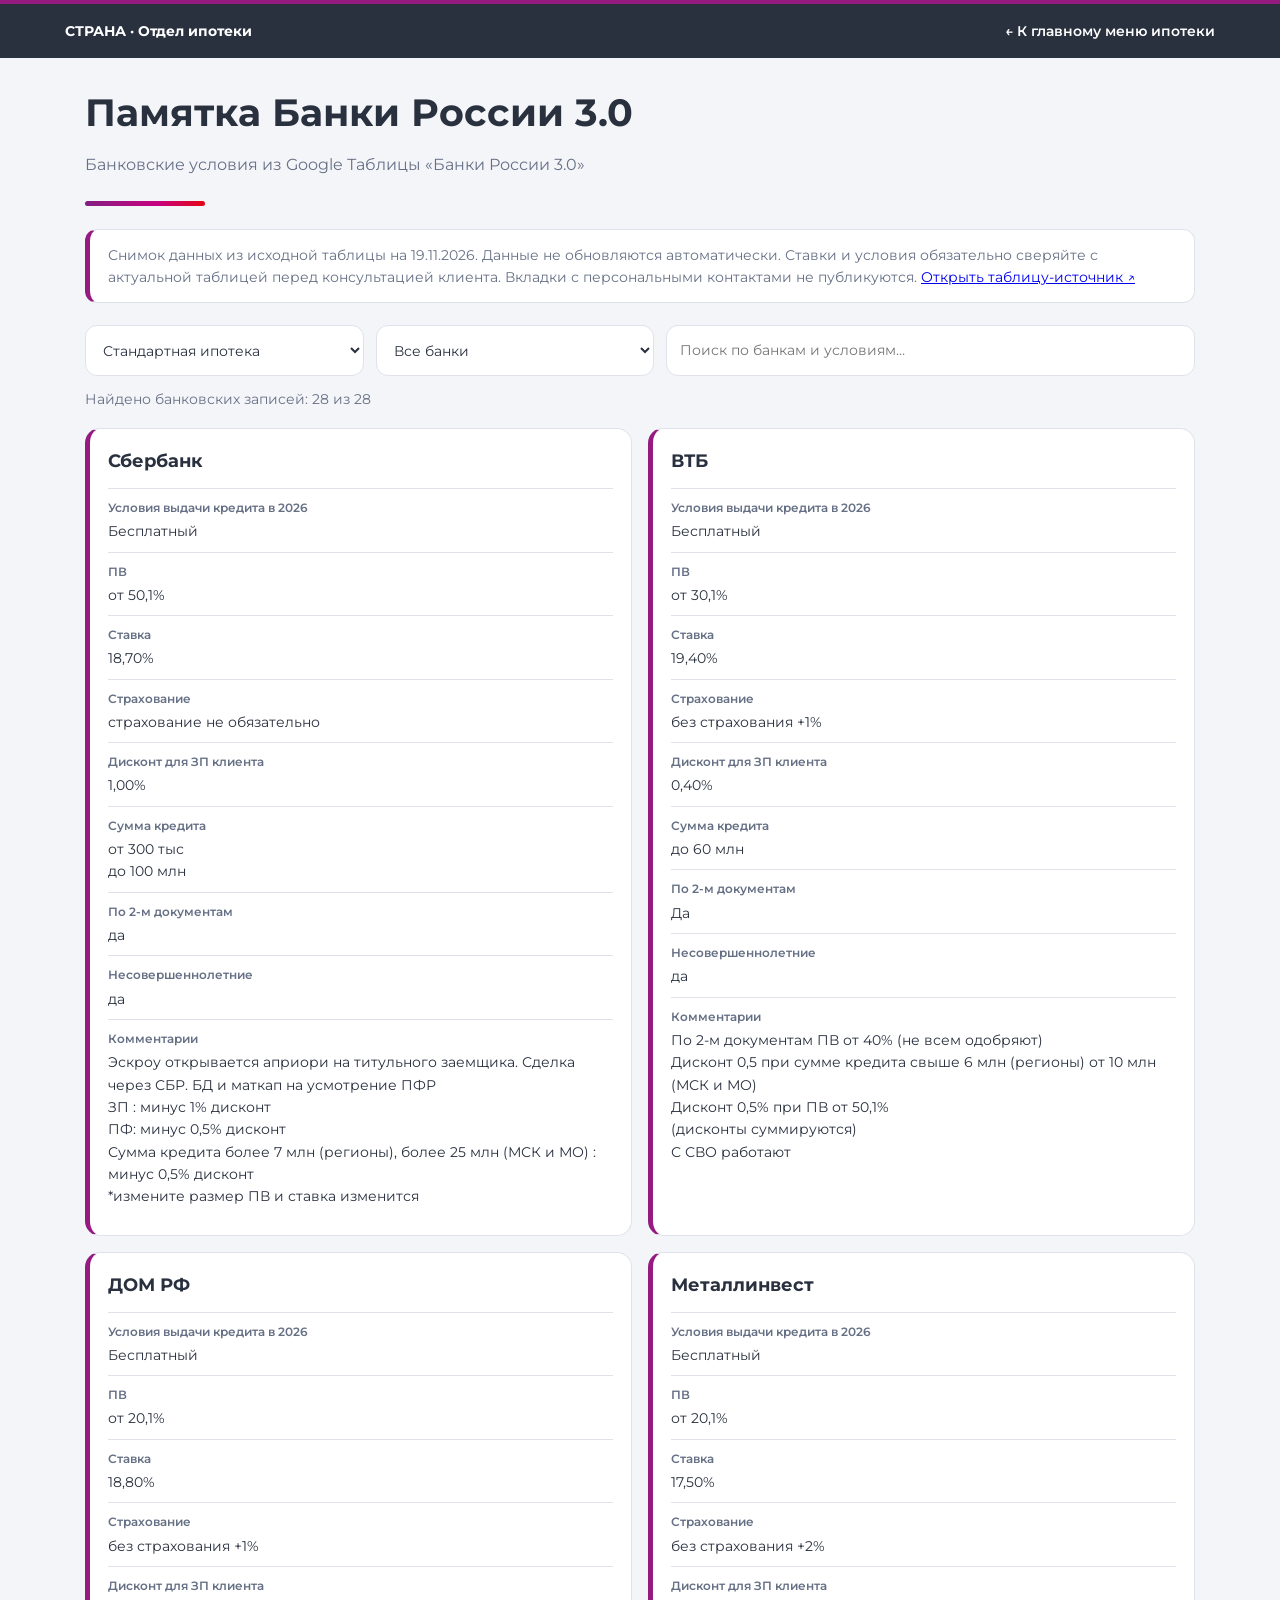
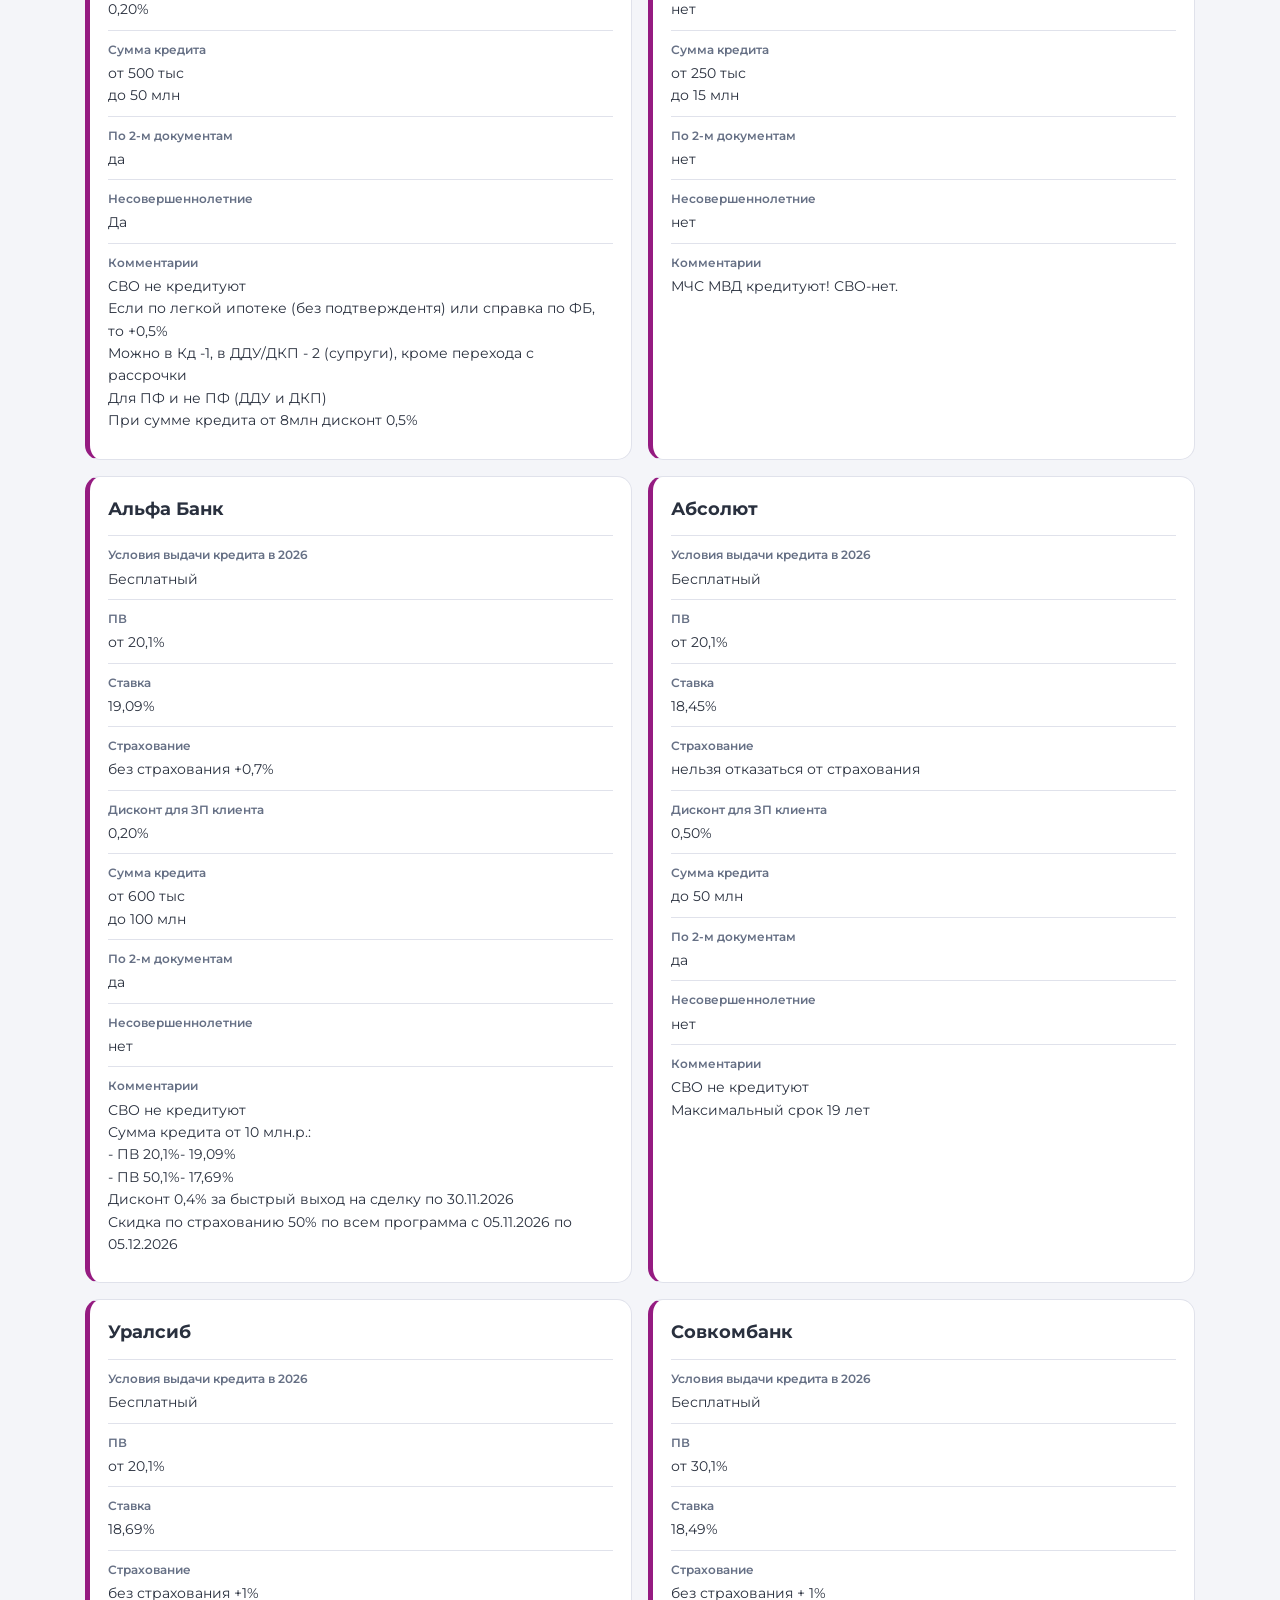
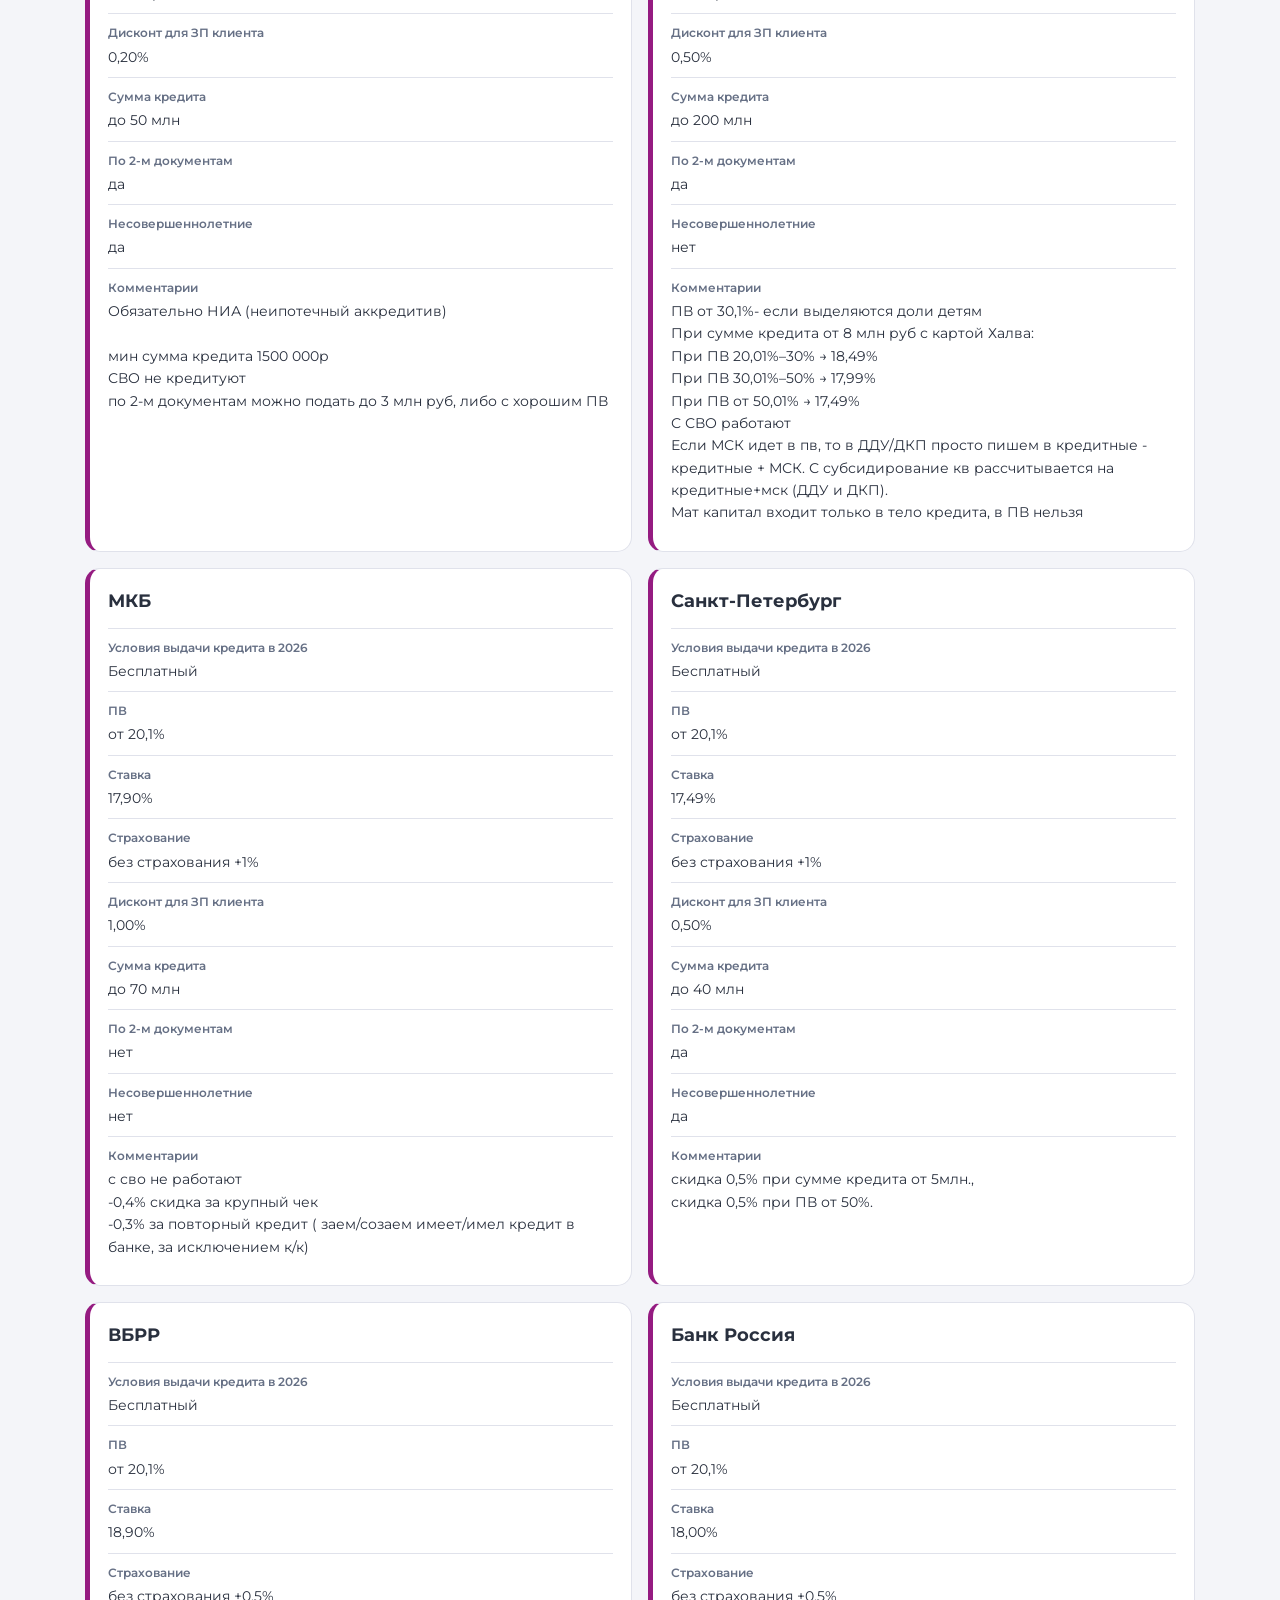
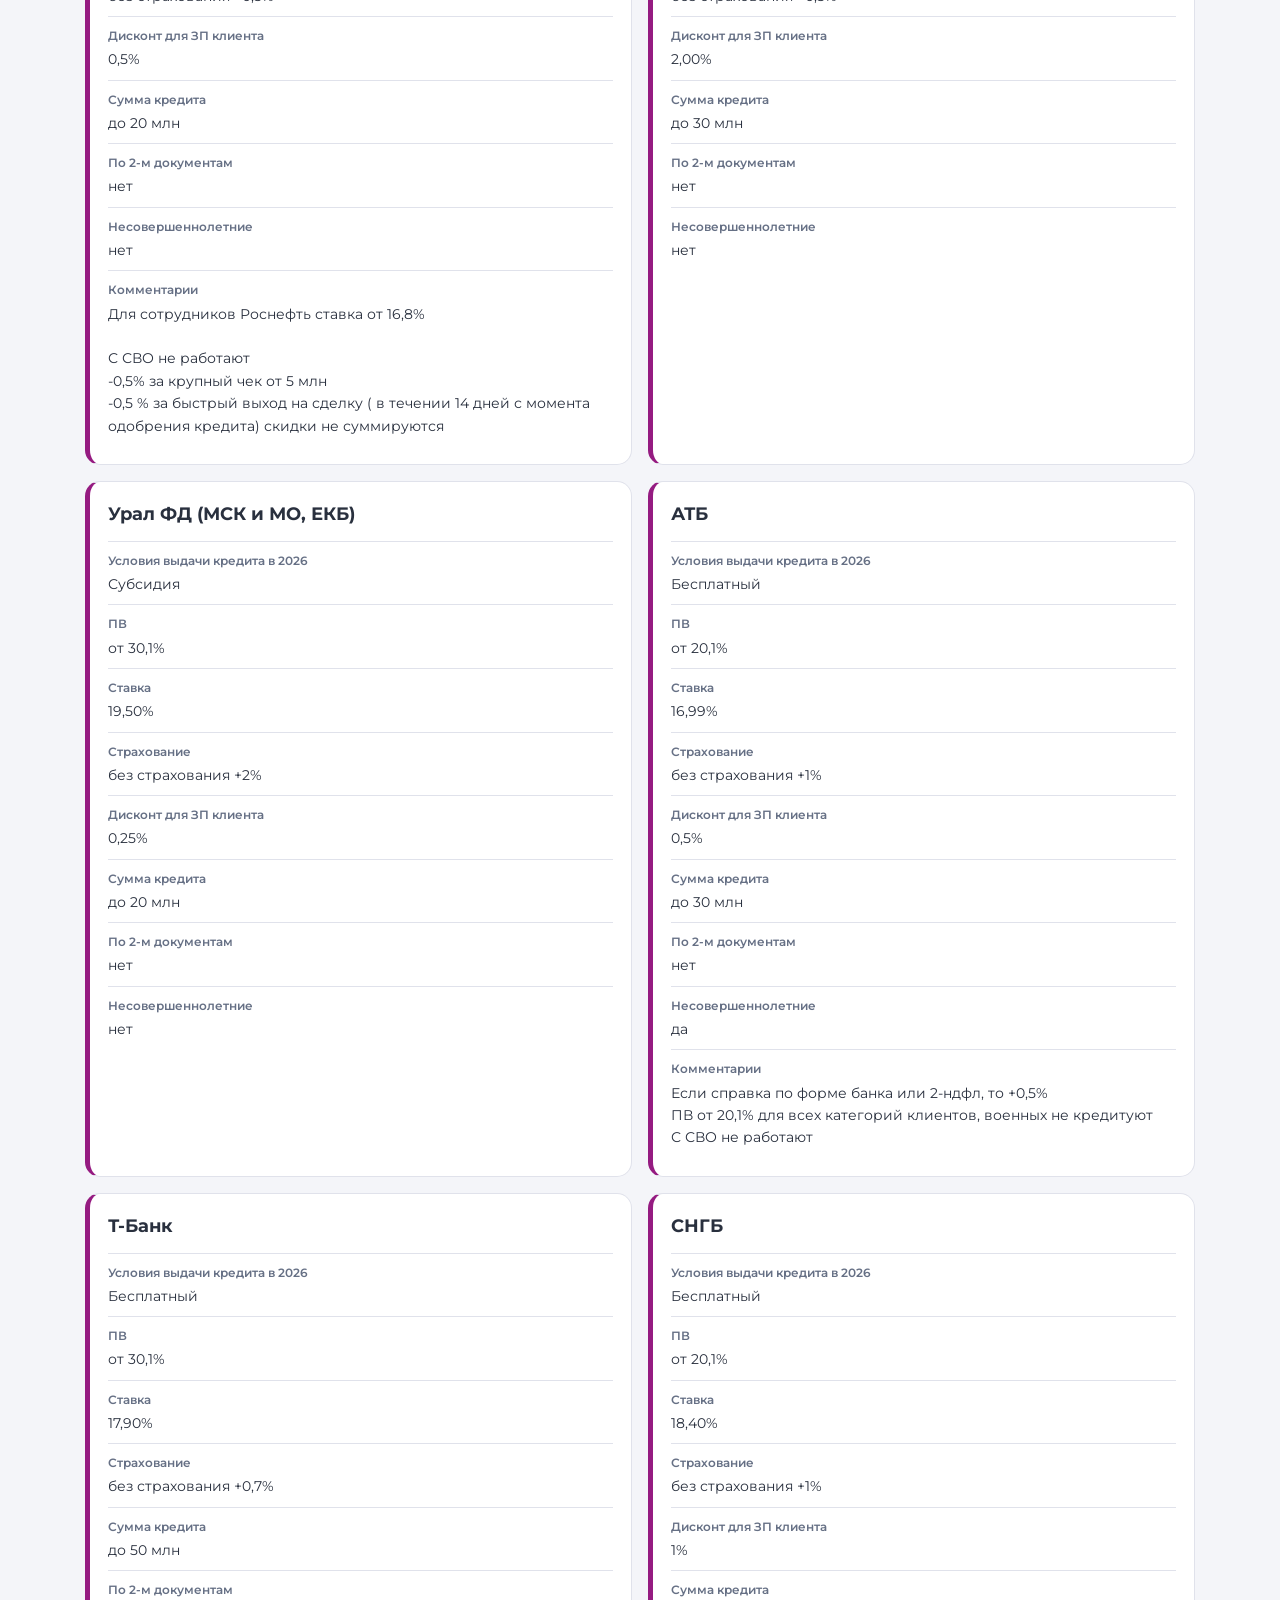
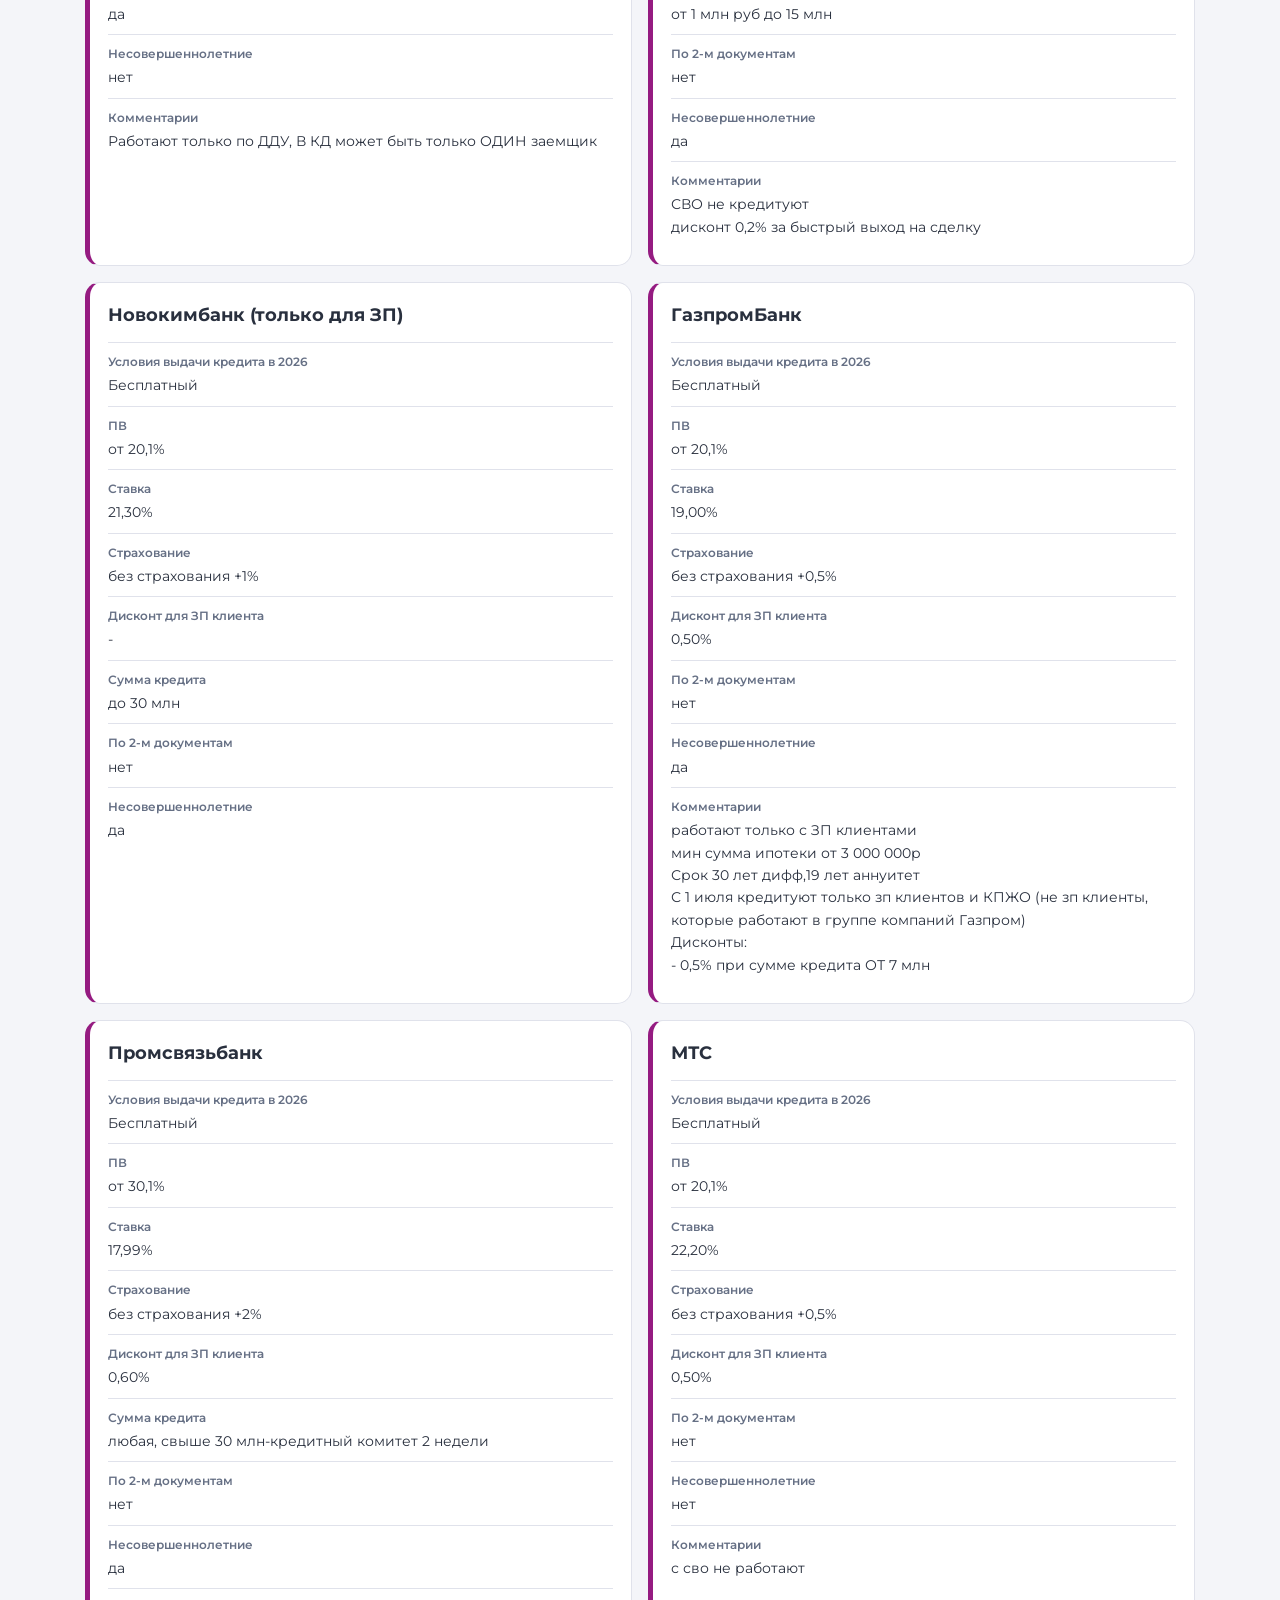
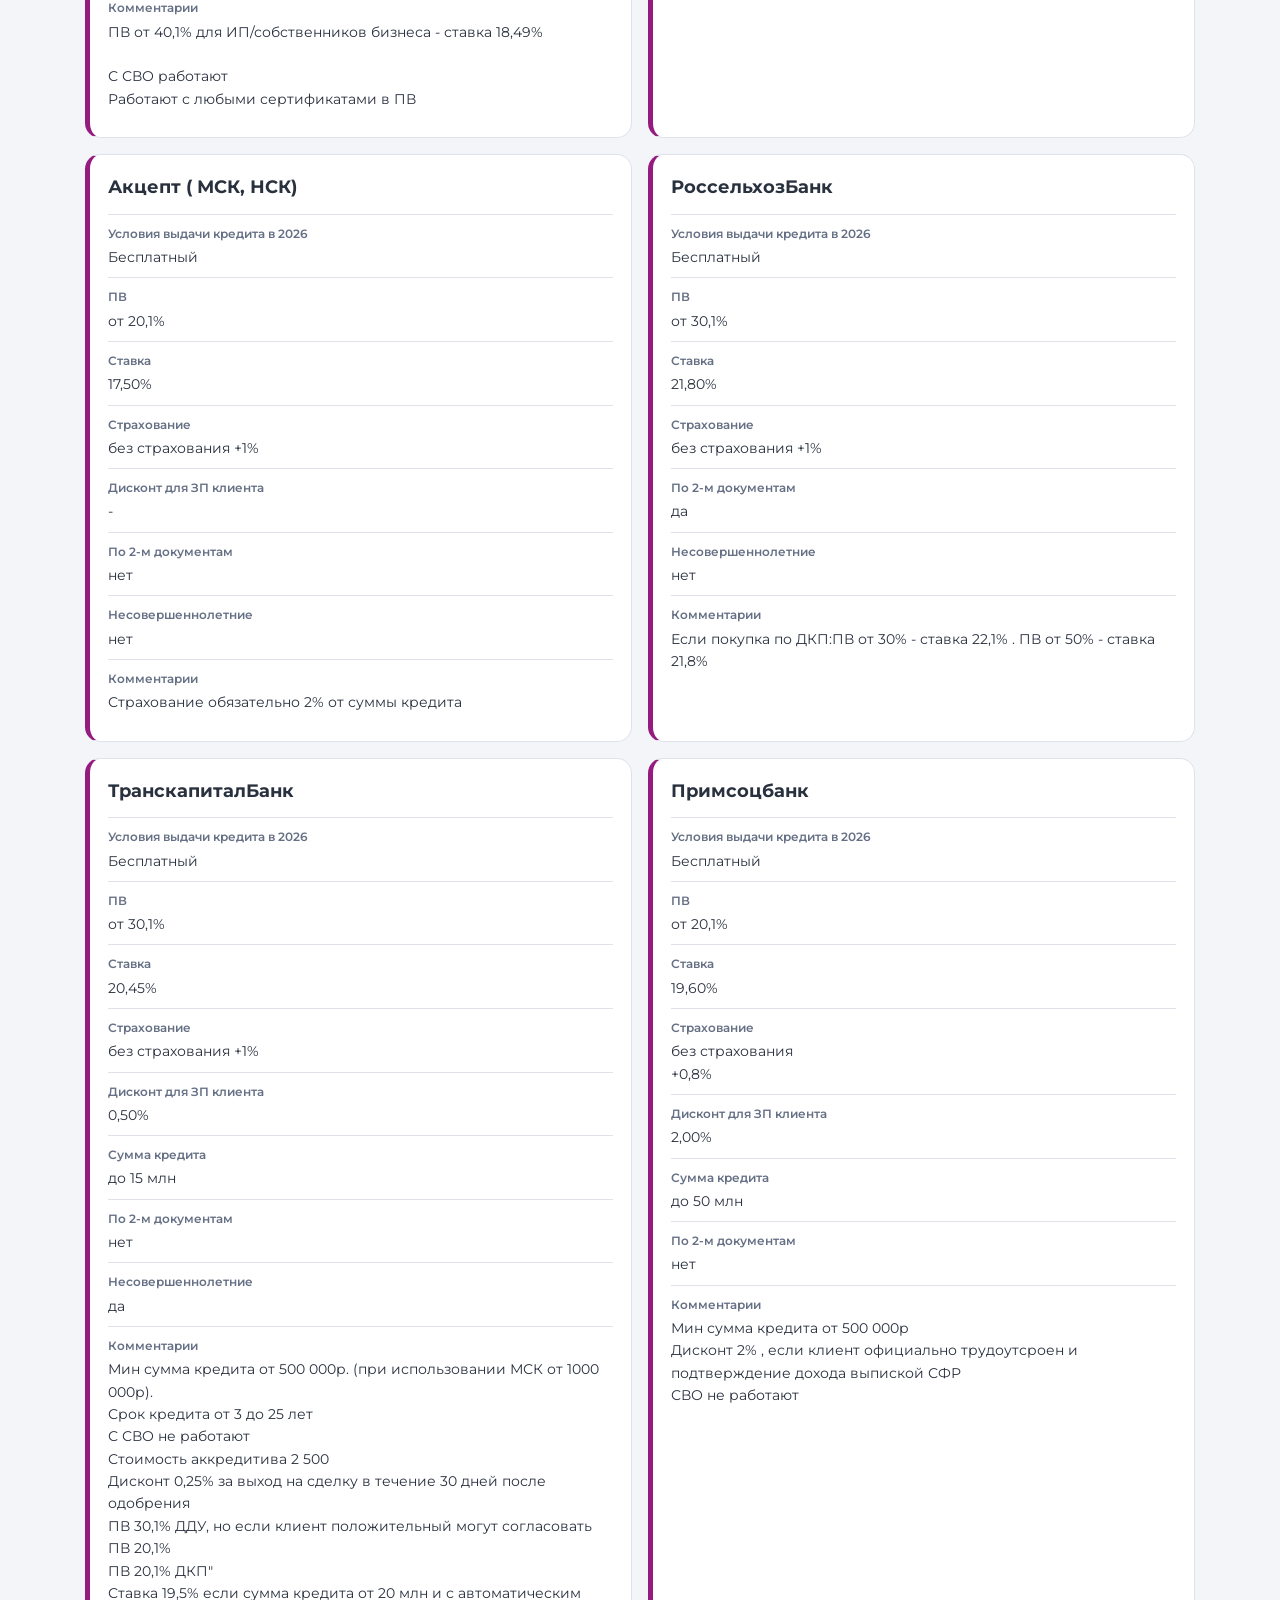
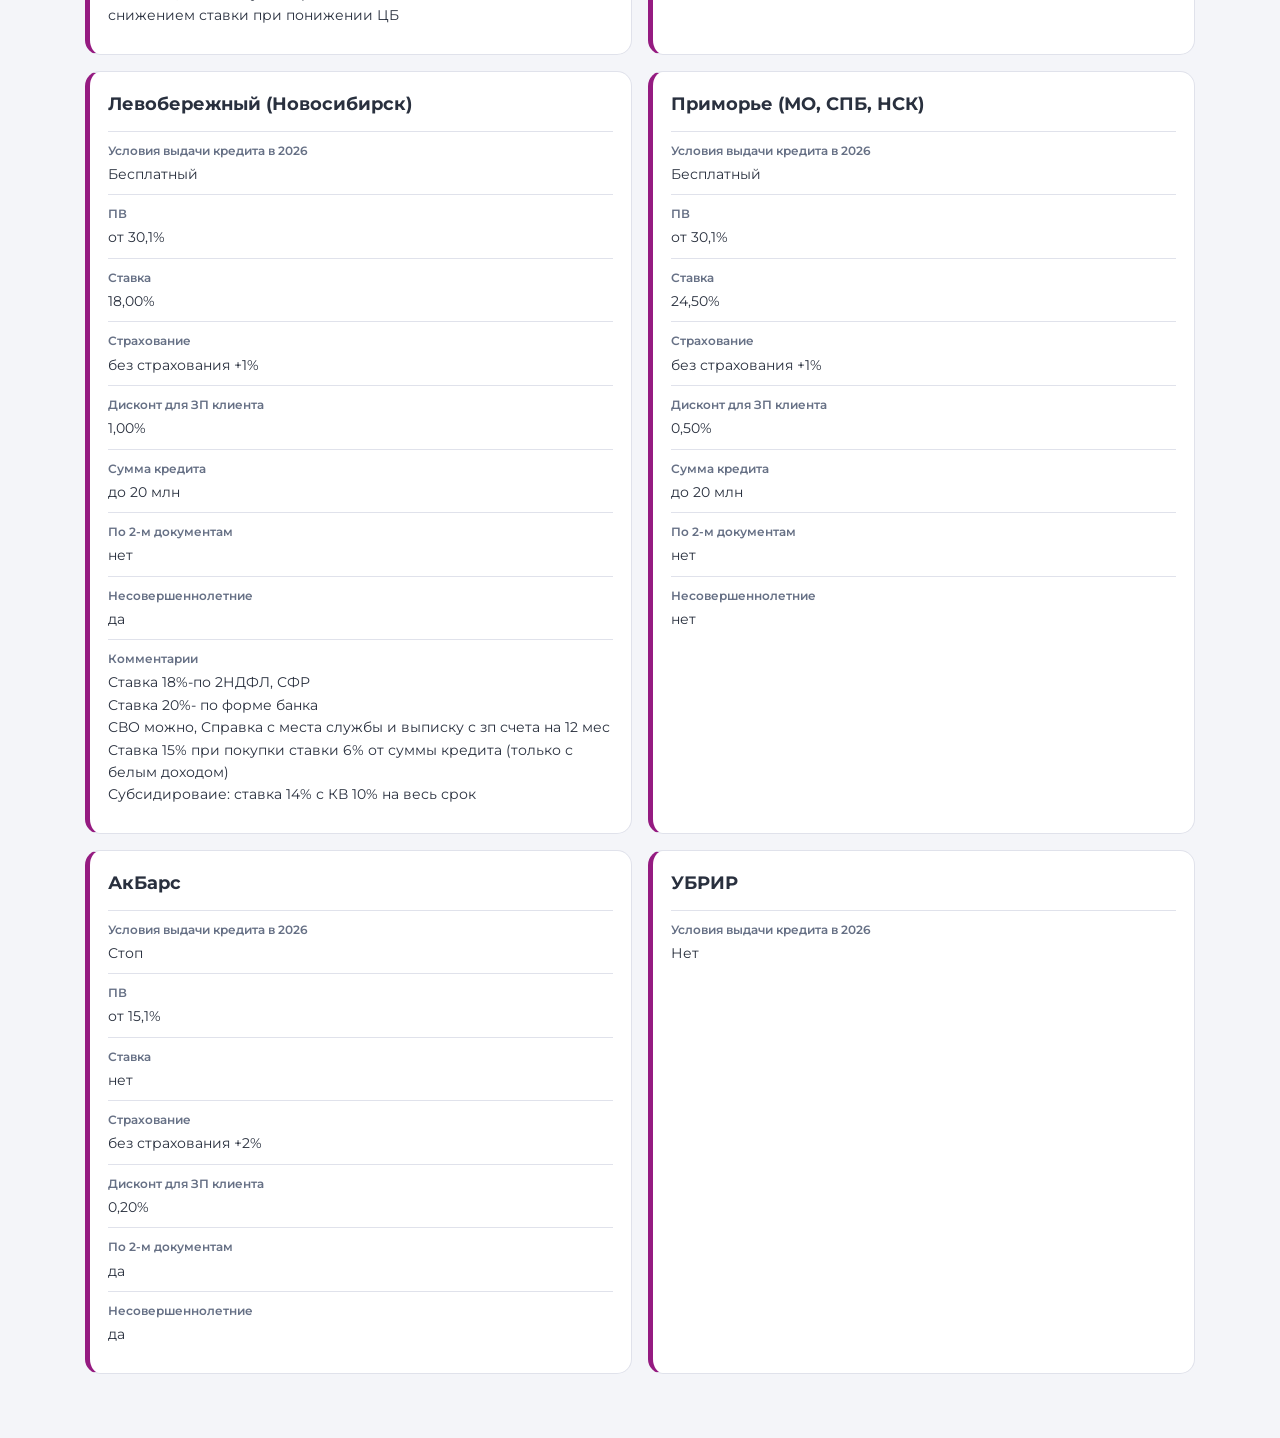
==== banks-memo.html @ 4386d2e6 "Добавить собственную памятку Банки России 3.0 из Google Таблицы" ====
<!DOCTYPE html><html lang="ru"><head><meta charset="utf-8"><meta name="viewport" content="width=device-width,initial-scale=1"><title>Памятка Банки России 3.0 — Отдел ипотеки</title><link rel="preconnect" href="https://fonts.googleapis.com"><link rel="preconnect" href="https://fonts.gstatic.com" crossorigin><link href="https://fonts.googleapis.com/css2?family=Montserrat:wght@400;500;600;700&display=swap" rel="stylesheet"><style>
:root{--bg:#f4f5f9;--surface:#fff;--text:#29303e;--muted:#667085;--line:#e0e2eb;--purple:#951b81;--grad:linear-gradient(90deg,#831f82 0%,#c7017f 60%,#e30613 100%);color-scheme:light}@media(prefers-color-scheme:dark){:root{--bg:#1b2029;--surface:#252b38;--text:#f2f3f7;--muted:#b0b5c3;--line:#3e4655;--purple:#db56bd;color-scheme:dark}}*{box-sizing:border-box}body{margin:0;font:14px/1.6 Montserrat,Arial,sans-serif;background:var(--bg);color:var(--text)}header{background:#29303e;color:white;border-top:4px solid #951b81;padding:16px 20px}.headerinner{max-width:1150px;margin:auto;display:flex;justify-content:space-between;align-items:center;gap:12px;flex-wrap:wrap}.headerinner a{color:white;font-weight:600;text-decoration:none}.headerinner a:hover{text-decoration:underline}main{max-width:1150px;margin:auto;padding:32px 20px 64px}h1{font-size:clamp(25px,4vw,38px);line-height:1.2;margin:0 0 10px}.lead{color:var(--muted);font-size:16px}.rule{height:5px;width:120px;background:var(--grad);border-radius:9px;margin:23px 0}.notice{background:var(--surface);border:1px solid var(--line);border-left:5px solid var(--purple);border-radius:12px;padding:14px 18px;color:var(--muted);margin:0 0 22px}.tools{display:flex;gap:12px;flex-wrap:wrap;margin:0 0 12px}.tools input,.tools select{font:inherit;padding:13px;border-radius:12px;border:1px solid var(--line);background:var(--surface);color:var(--text);min-width:190px}.tools input{flex:2}.tools select{flex:1}.count{color:var(--muted);margin:10px 0 18px}.grid{display:grid;grid-template-columns:repeat(2,minmax(0,1fr));gap:16px}.bank{background:var(--surface);border:1px solid var(--line);border-left:5px solid var(--purple);border-radius:15px;padding:18px;overflow-wrap:anywhere}.bank h2{margin:0 0 12px;font-size:18px}.kv{padding:9px 0;border-top:1px solid var(--line)}.kv b{display:block;font-size:12px;color:var(--muted);font-weight:600;margin-bottom:3px}.kv div{white-space:pre-line}.kv a{color:var(--purple);text-decoration:underline;overflow-wrap:anywhere}.empty{padding:30px;color:var(--muted);text-align:center}@media(max-width:730px){.grid{grid-template-columns:1fr}}
</style></head><body><header><div class="headerinner"><strong>СТРАНА · Отдел ипотеки</strong><a href="./#home">← К главному меню ипотеки</a></div></header><main><h1>Памятка Банки России 3.0</h1><p class="lead">Банковские условия из Google Таблицы «Банки России 3.0»</p><div class="rule"></div><div class="notice">Снимок данных из исходной таблицы на 19.11.2026. Данные не обновляются автоматически. Ставки и условия обязательно сверяйте с актуальной таблицей перед консультацией клиента. Вкладки с персональными контактами не публикуются. <a href="https://docs.google.com/spreadsheets/d/1BIwMWMBAB7LR9MbR5qGrIXYbq_LdFshCPz1Q_l-Mqcs/edit" target="_blank" rel="noopener noreferrer">Открыть таблицу-источник ↗</a></div><div class="tools"><select id="section" aria-label="Ипотечная программа"></select><select id="bank" aria-label="Банк"></select><input id="query" type="search" placeholder="Поиск по банкам и условиям…" aria-label="Поиск по условиям"></div><div id="count" class="count" aria-live="polite"></div><div id="notes"></div><div id="cards" class="grid"></div></main><script>
const DATA=[{"title":"Общие условия","notes":["ПОРТРЕТ КЛИЕНТА","СОСТАВ СДЕЛКИ","УСЛОВИЯ ПРОВЕДЕНИЯ СДЕЛКИ ","ОСТАЛЬНЫЕ УСЛОВИЯ"],"records":[{"bank":"Сбербанк","values":[{"label":"Возраст","value":"18-75"},{"label":"Стаж последнее место/общий","value":"3мес/12мес"},{"label":"ИП (да/срок существования)","value":"да /12 мес"},{"label":"ИП Патент","value":"нет"},{"label":"Собственник бизнеса\nООО","value":"Как найм"},{"label":"Самозанятый","value":"да/от 4 мес"},{"label":"Справка по форме банка","value":"да, можно без ТК"},{"label":"Подтверждение трудовой занятости","value":"Нет"},{"label":"Пенсионер","value":"Да"},{"label":"Нерезидент","value":"да"},{"label":"Регистрация","value":"не обязательно"},{"label":"Созаемщики","value":"до 4-х чел, любое 3-е лицо"},{"label":"Исключение супругов","value":"согласие/брачник"},{"label":"Доли детям","value":"Да"},{"label":"Сделка по доверенности","value":"Да"},{"label":"Сделка онлайн","value":"Да"},{"label":"Отсрочка ПВ","value":"Да"},{"label":"Скоринг в день выдачи","value":"Да"},{"label":"Отлагательные","value":"нет"},{"label":"Мебель и ремонт в ДДУ","value":"Льготная: только через ДС, без рег-ции в РР\nСтандартная: можно, но лучше не прописывать"},{"label":"Сертификат \"Молодая семья\"","value":"Да"},{"label":"Нюансы банка","value":"Мораторий после отказа 1 мес; супруг один без супруги с МСК можно\nМин сумма кредита - 300 тр"},{"label":"Срок кредита","value":"1-30"}]},{"bank":"ВТБ","values":[{"label":"Возраст","value":"18-75"},{"label":"Стаж последнее место/общий","value":"3мес"},{"label":"ИП (да/срок существования)","value":"Да /3 мес"},{"label":"ИП Патент","value":"Да/6 мес"},{"label":"Собственник бизнеса\nООО","value":"Как найм"},{"label":"Самозанятый","value":"да/от 6 мес"},{"label":"Справка по форме банка","value":"да, можно без ТК"},{"label":"Подтверждение трудовой занятости","value":"Нет"},{"label":"Пенсионер","value":"Да"},{"label":"Нерезидент","value":"Да"},{"label":"Регистрация","value":"не обязательно"},{"label":"Созаемщики","value":"Супруги; Член семьи с участием доходом или без него: родители, братья, сестры, дети;\n3-е лицо всегда участвует доходом."},{"label":"Исключение супругов","value":"согласие/брачник"},{"label":"Доли детям","value":"Да"},{"label":"Сделка по доверенности","value":"Да"},{"label":"Сделка онлайн","value":"Да"},{"label":"Отсрочка ПВ","value":"Да, до 45 календарных дней: по любой программе"},{"label":"Скоринг в день выдачи","value":"Да"},{"label":"Отлагательные","value":"Да"},{"label":"Мебель и ремонт в ДДУ","value":"Льготная: только через ДС, банк не должен видеть ремонт и мебель\nСтанадртная: мебель, ремонт возможно"},{"label":"Сертификат \"Молодая семья\"","value":"Да"},{"label":"Нюансы банка","value":"При досрочном гашении  средствами МСК есть выбор: уменьшить еж.платеж или сократить срок\nСрок решения действует 3 мес."},{"label":"Срок кредита","value":"1-30"}]},{"bank":"ДОМ РФ","values":[{"label":"Возраст","value":"21-75"},{"label":"Стаж последнее место/общий","value":"НАЙМ и ИП можно от 3мес"},{"label":"ИП (да/срок существования)","value":"Да/12 мес"},{"label":"ИП Патент","value":"Да"},{"label":"Собственник бизнеса\nООО","value":"Как найм"},{"label":"Самозанятый","value":"Да\n(учитывается сумма дохода по анкете)"},{"label":"Справка по форме банка","value":"да - клиент должен работать там официально"},{"label":"Подтверждение трудовой занятости","value":"Да через Госуслуги"},{"label":"Пенсионер","value":"Да"},{"label":"Нерезидент","value":"Нет"},{"label":"Регистрация","value":"Да, работают с временной"},{"label":"Созаемщики","value":"Супруг не обязательно.  \nМожно: родственники и гр супруги"},{"label":"Исключение супругов","value":"Нотариальное согласие не требуется"},{"label":"Доли детям","value":"Да"},{"label":"Сделка по доверенности","value":"Нет"},{"label":"Сделка онлайн","value":"Да"},{"label":"Отсрочка ПВ","value":"нет"},{"label":"Скоринг в день выдачи","value":"Нет"},{"label":"Отлагательные","value":"нет"},{"label":"Мебель и ремонт в ДДУ","value":"Ремонт можно, мебель нет"},{"label":"Сертификат \"Молодая семья\"","value":"Да"},{"label":"Нюансы банка","value":"При досрочном гашении  средствами МСК есть выбор: уменьшить еж.платеж или сократить срок\nС МЧС НЕ РАБОТАЮТ ДАЖЕ ПО 2НДФЛ.\nПроводят сделки после 45 лет со старым паспортом в течение 30 дней."},{"label":"Срок кредита","value":"3-30"}]},{"bank":"Альфа Банк","values":[{"label":"Возраст","value":"21-75"},{"label":"Стаж последнее место/общий","value":"4мес/12мес"},{"label":"ИП (да/срок существования)","value":"Да /1,5 года"},{"label":"ИП Патент","value":"Нет"},{"label":"Собственник бизнеса\nООО","value":"Как найм"},{"label":"Самозанятый","value":"Да/4 мес"},{"label":"Справка по форме банка","value":"да, можно без ТК"},{"label":"Подтверждение трудовой занятости","value":"Нет"},{"label":"Пенсионер","value":"Да"},{"label":"Нерезидент","value":"Нет"},{"label":"Регистрация","value":"не обязательно"},{"label":"Созаемщики","value":"По стандарту может бытьлюбое 3-е  лицо, обязательно с доходом"},{"label":"Исключение супругов","value":"Нотариальное согласие либо брачный договор"},{"label":"Доли детям","value":"Да"},{"label":"Сделка по доверенности","value":"Нет"},{"label":"Сделка онлайн","value":"Да"},{"label":"Отсрочка ПВ","value":"Да, 21 день по СИ, Айти\n60 дней по Стандарту"},{"label":"Скоринг в день выдачи","value":"Нет"},{"label":"Отлагательные","value":"Да"},{"label":"Мебель и ремонт в ДДУ","value":"Нет"},{"label":"Сертификат \"Молодая семья\"","value":"Нет \nТолько ЧДП"},{"label":"Нюансы банка","value":"Для подачи заявки нужен паспорт, снилс , а справка о доходах - понадобится к сделке. СВО не кредитуют \nСрок решения 2 месяца"},{"label":"Срок кредита","value":"3-30"}]},{"bank":"Металлинвестбанк","values":[{"label":"Возраст","value":"18-70"},{"label":"Стаж последнее место/общий","value":"3мес/6мес"},{"label":"ИП (да/срок существования)","value":"Да /12 мес"},{"label":"ИП Патент","value":"Да"},{"label":"Собственник бизнеса\nООО","value":"Док-ты по бизнесу"},{"label":"Самозанятый","value":"Да"},{"label":"Справка по форме банка","value":"нет"},{"label":"Подтверждение трудовой занятости","value":"Да"},{"label":"Пенсионер","value":"Да"},{"label":"Нерезидент","value":"Нет"},{"label":"Регистрация","value":"Да"},{"label":"Созаемщики","value":"Любое 3-е лицо. По СИ только родственники."},{"label":"Исключение супругов","value":"нотариальное согласие/ брачный договор"},{"label":"Доли детям","value":"Нет"},{"label":"Сделка по доверенности","value":"Нет"},{"label":"Сделка онлайн","value":"Нет"},{"label":"Отсрочка ПВ","value":"Да, до 30 дней Выдача кредита после госрегистрации"},{"label":"Скоринг в день выдачи","value":"Да"},{"label":"Отлагательные","value":"Да"},{"label":"Мебель и ремонт в ДДУ","value":"СИ:Ремонт -да \nМебель -  нет\nСтандарт: Ремонт, мебель\nДС после раскрытия аккредитива"},{"label":"Сертификат \"Молодая семья\"","value":"Нет \nТолько ЧДП"},{"label":"Нюансы банка","value":"Андерайтеры всегда звонят.\nДокументы от сдачи квартиры в аренду: 3-ндфл"},{"label":"Срок кредита","value":"1-30"}]},{"bank":"Промсвязьбанк","values":[{"label":"Возраст","value":"21-70"},{"label":"Стаж последнее место/общий","value":"4мес/12мес"},{"label":"ИП (да/срок существования)","value":"Да /2 года"},{"label":"ИП Патент","value":"Нет"},{"label":"Собственник бизнеса\nООО","value":"Да /2 года"},{"label":"Самозанятый","value":"Нет"},{"label":"Справка по форме банка","value":"Справка по форме банка+ ТК"},{"label":"Подтверждение трудовой занятости","value":"doc@psbank.ru"},{"label":"Пенсионер","value":"Да"},{"label":"Нерезидент","value":"Нет"},{"label":"Регистрация","value":"не обязательно"},{"label":"Созаемщики","value":"До 4-х человек. Любое 3-е лицо, по любой программе. Если МСК в ПВ, то собственность  только на владельца сертификата или родителей ребенка."},{"label":"Исключение супругов","value":"нотариальное согласие/ брачный договор сделку."},{"label":"Доли детям","value":"Да"},{"label":"Сделка по доверенности","value":"нет"},{"label":"Сделка онлайн","value":"Нет"},{"label":"Отсрочка ПВ","value":"Да\nПо СИ можно с отсрочкой до 60 дней,  но выдача кредита будет только поступления ПВ\nПо Стандартной - 90 дней,  выдача кредита сразу,   условие использования аккредитива-регистрация+ выписка с эскроу счета по наличию ПВ"},{"label":"Скоринг в день выдачи","value":"Нет"},{"label":"Отлагательные","value":"Нет"},{"label":"Мебель и ремонт в ДДУ","value":"Только ремонт по всем програмамм"},{"label":"Сертификат \"Молодая семья\"","value":"Да"},{"label":"Нюансы банка","value":"Срок действия одобрения 2 мес"},{"label":"Срок кредита","value":"3-30"}]},{"bank":"Абсолют Банк","values":[{"label":"Возраст","value":"21-70"},{"label":"Стаж последнее место/общий","value":"3мес/12мес"},{"label":"ИП (да/срок существования)","value":"Да /12 мес"},{"label":"ИП Патент","value":"Да"},{"label":"Собственник бизнеса\nООО","value":"Как найм"},{"label":"Самозанятый","value":"Да/6 мес"},{"label":"Справка по форме банка","value":"Да"},{"label":"Подтверждение трудовой занятости","value":"ТК либо ТД обязательно при стаже на последнем месте меньше 12 мес"},{"label":"Пенсионер","value":"Да"},{"label":"Нерезидент","value":"Нет"},{"label":"Регистрация","value":"на рассмотрение заявки нужна : постоянная или временная\nНа сделку - необязательна"},{"label":"Созаемщики","value":"Любое 3-е лицо"},{"label":"Исключение супругов","value":"нотариальное согласие/ брачный договор"},{"label":"Доли детям","value":"Нет"},{"label":"Сделка по доверенности","value":"Нет"},{"label":"Сделка онлайн","value":"Да"},{"label":"Отсрочка ПВ","value":"До 120 дней + возможна пролонгация"},{"label":"Скоринг в день выдачи","value":"Да"},{"label":"Отлагательные","value":"Да"},{"label":"Мебель и ремонт в ДДУ","value":"Можно, если общая сумма без разделения\nДелим конкретно на ремонт-нет"},{"label":"Сертификат \"Молодая семья\"","value":"Да"},{"label":"Нюансы банка","value":"По пфр не работают (сам банк не выгружает)\nДокументы от сдачи квартиры в аренду: ЕГРН, выписка по расчетному счету\nОдобрение 60 дней действует"},{"label":"Срок кредита","value":"до 22,5"}]},{"bank":"Уралсиб","values":[{"label":"Возраст","value":"21-70"},{"label":"Стаж последнее место/общий","value":"3мес"},{"label":"ИП (да/срок существования)","value":"Да /12 мес"},{"label":"ИП Патент","value":"Да/12 мес"},{"label":"Собственник бизнеса\nООО","value":"Док-ты по бизнесу"},{"label":"Самозанятый","value":"Да/6 мес"},{"label":"Справка по форме банка","value":"да,  до 6 млн без ТК. свыше 6 млн ТК обязательно"},{"label":"Подтверждение трудовой занятости","value":"pfr@uralsib.ru"},{"label":"Пенсионер","value":"Да"},{"label":"Нерезидент","value":"Нет"},{"label":"Регистрация","value":"Да, работают с временной"},{"label":"Созаемщики","value":"Только родственники"},{"label":"Исключение супругов","value":"нотариальное согласие/ брачный договор"},{"label":"Доли детям","value":"Да"},{"label":"Сделка по доверенности","value":"Нет"},{"label":"Сделка онлайн","value":"Да"},{"label":"Отсрочка ПВ","value":"нет"},{"label":"Скоринг в день выдачи","value":"Да"},{"label":"Отлагательные","value":"Да"},{"label":"Мебель и ремонт в ДДУ","value":"Ремонт -да\nМебель-нет"},{"label":"Сертификат \"Молодая семья\"","value":"Да"},{"label":"Нюансы банка","value":"Кредитная история за последние 2 года\r\nОдобрение действует 2 мес."},{"label":"Срок кредита","value":"3-30"}]},{"bank":"Совкомбанк","values":[{"label":"Возраст","value":"20-85"},{"label":"Стаж последнее место/общий","value":"3мес/12мес"},{"label":"ИП (да/срок существования)","value":"Да /12 мес"},{"label":"ИП Патент","value":"Да"},{"label":"Собственник бизнеса\nООО","value":"Док-ты по бизнесу"},{"label":"Самозанятый","value":"Да/3 мес"},{"label":"Справка по форме банка","value":"да, ТК обязательно. Но вместо справки лучше сделать выписку по счету за 12 мес."},{"label":"Подтверждение трудовой занятости","value":"Нет"},{"label":"Пенсионер","value":"Да"},{"label":"Нерезидент","value":"Нет"},{"label":"Регистрация","value":"не обязательно"},{"label":"Созаемщики","value":"Любое 3-е лицо"},{"label":"Исключение супругов","value":"нотариальное согласие/ брачный договор сделку."},{"label":"Доли детям","value":"да"},{"label":"Сделка по доверенности","value":"Нет"},{"label":"Сделка онлайн","value":"Нет"},{"label":"Отсрочка ПВ","value":"Да, до 30 дней"},{"label":"Скоринг в день выдачи","value":"Нет"},{"label":"Отлагательные","value":"Да"},{"label":"Мебель и ремонт в ДДУ","value":"Стандарт - можно ремонт в ДДУ\nпо гос.пр.-нельзя"},{"label":"Сертификат \"Молодая семья\"","value":"Нет"},{"label":"Нюансы банка","value":"Возможно предоставить документы для усиления заявки."},{"label":"Срок кредита","value":"3-30"}]},{"bank":"МКБ","values":[{"label":"Возраст","value":"18-75"},{"label":"Стаж последнее место/общий","value":"1мес/12мес"},{"label":"ИП (да/срок существования)","value":"Да /12 мес"},{"label":"ИП Патент","value":"Да"},{"label":"Собственник бизнеса\nООО","value":"Док-ты по бизнесу"},{"label":"Самозанятый","value":"Да/6 мес"},{"label":"Справка по форме банка","value":"нет"},{"label":"Пенсионер","value":"Да"},{"label":"Нерезидент","value":"Да"},{"label":"Регистрация","value":"не обязательно"},{"label":"Созаемщики","value":"Любое 3-е лицо"},{"label":"Исключение супругов","value":"нотариальное согласие"},{"label":"Доли детям","value":"Да"},{"label":"Сделка по доверенности","value":"Нет"},{"label":"Сделка онлайн","value":"Да"},{"label":"Отсрочка ПВ","value":"Нет"},{"label":"Скоринг в день выдачи","value":"Да"},{"label":"Отлагательные","value":"Да"},{"label":"Мебель и ремонт в ДДУ","value":"Да"},{"label":"Сертификат \"Молодая семья\"","value":"Нет"},{"label":"Нюансы банка","value":"Ипотечные центры:\nМосква; Санкт-Петербург; Екатеринбург, Тюмень"},{"label":"Срок кредита","value":"1-30"}]},{"bank":"Банк Санкт-Петербург (МСК, МО, НСК)","values":[{"label":"Возраст","value":"18-75"},{"label":"Стаж последнее место/общий","value":"4мес/12мес"},{"label":"ИП (да/срок существования)","value":"Да /12 мес"},{"label":"ИП Патент","value":"Нет"},{"label":"Собственник бизнеса\nООО","value":"Как найм"},{"label":"Самозанятый","value":"Да/12 мес"},{"label":"Справка по форме банка","value":"да, можно без ТК"},{"label":"Пенсионер","value":"да"},{"label":"Нерезидент","value":"нет"},{"label":"Регистрация","value":"Да"},{"label":"Созаемщики","value":"Любое 3-е лицо"},{"label":"Исключение супругов","value":"Брачный контракт/ нотариальное согласие"},{"label":"Доли детям","value":"Да"},{"label":"Сделка по доверенности","value":"Нет"},{"label":"Сделка онлайн","value":"Нет"},{"label":"Отсрочка ПВ","value":"нет"},{"label":"Отлагательные","value":"Да"},{"label":"Мебель и ремонт в ДДУ","value":"Нет"},{"label":"Нюансы банка","value":"-"},{"label":"Срок кредита","value":"1-30"}]},{"bank":"РоссельхозБанк","values":[{"label":"Возраст","value":"21-65"},{"label":"Стаж последнее место/общий","value":"3мес/12мес"},{"label":"ИП (да/срок существования)","value":"Да /12 мес"},{"label":"ИП Патент","value":"Нет"},{"label":"Собственник бизнеса\nООО","value":"Да, как найм"},{"label":"Самозанятый","value":"нет"},{"label":"Справка по форме банка","value":"нет"},{"label":"Пенсионер","value":"Да"},{"label":"Нерезидент","value":"Нет"},{"label":"Регистрация","value":"Да"},{"label":"Созаемщики","value":"Супруги  автоматически созаемщики. Созаемщик:не более 3-х физических лиц, в том числе любое 3-е лицо."},{"label":"Исключение супругов","value":"Брачный договор"},{"label":"Доли детям","value":"Нет"},{"label":"Сделка по доверенности","value":"Нет"},{"label":"Сделка онлайн","value":"Нет"},{"label":"Отсрочка ПВ","value":"Нет"},{"label":"Скоринг в день выдачи","value":"Да"},{"label":"Отлагательные","value":"Нет"},{"label":"Мебель и ремонт в ДДУ","value":"Нет"},{"label":"Сертификат \"Молодая семья\"","value":"Да"},{"label":"Нюансы банка","value":"-"},{"label":"Срок кредита","value":"5-30"}]},{"bank":"ВБРР\nОбязательно нужен военный билет до 30 лет","values":[{"label":"Возраст","value":"21-70"},{"label":"Стаж последнее место/общий","value":"3 мес/12мес"},{"label":"ИП (да/срок существования)","value":"нет"},{"label":"ИП Патент","value":"Нет"},{"label":"Собственник бизнеса\nООО","value":"Нет"},{"label":"Самозанятый","value":"Нет"},{"label":"Справка по форме банка","value":"нет"},{"label":"Пенсионер","value":"Да"},{"label":"Нерезидент","value":"Нет"},{"label":"Регистрация","value":"Да, работают с временной"},{"label":"Созаемщики","value":"Кроме супруги нужен контакт 3-го лица и номер его телефона."},{"label":"Исключение супругов","value":"Брачный договор/ нотариальное согласие"},{"label":"Доли детям","value":"Нет"},{"label":"Сделка по доверенности","value":"Нет"},{"label":"Сделка онлайн","value":"Нет"},{"label":"Отсрочка ПВ","value":"Да\nдо 30 дней по любой программе\nЕсли МСК в ПВ- НЕТ"},{"label":"Скоринг в день выдачи","value":"Да"},{"label":"Отлагательные","value":"Да"},{"label":"Мебель и ремонт в ДДУ","value":"Льготная - в ДДУ нельзя прописывать ремонт и мебель, по доп соглашению можно( банку не показываем) \nСтандартная - ремонт можно с отделкой whitebox, остальное через ДС ( банку не показываем)"},{"label":"Сертификат \"Молодая семья\"","value":"Да"},{"label":"Нюансы банка","value":"ПВ после гос.регистрации (Подтверждение: выписка с эскроу, главное условие: в пв не должно быть мск)"},{"label":"Срок кредита","value":"до 30"}]},{"bank":"Банк Россия","values":[{"label":"Возраст","value":"21-75"},{"label":"Стаж последнее место/общий","value":"3мес/12мес"},{"label":"ИП (да/срок существования)","value":"Да/12 мес"},{"label":"ИП Патент","value":"Нет"},{"label":"Самозанятый","value":"Да/12 мес"},{"label":"Справка по форме банка","value":"да"},{"label":"Пенсионер","value":"Да"},{"label":"Нерезидент","value":"Нет"},{"label":"Регистрация","value":"Да"},{"label":"Созаемщики","value":"Только близкие родственники (мама, папа, дети, сестра,брат)"},{"label":"Исключение супругов","value":"ТОЛЬКО БРАЧНЫЙ ДОГОВОР\nЕсли МСК ,то супруга / супруг - обязательно в сделке"},{"label":"Доли детям","value":"Нет"},{"label":"Сделка по доверенности","value":"Нет"},{"label":"Сделка онлайн","value":"Да"},{"label":"Отсрочка ПВ","value":"Да"},{"label":"Скоринг в день выдачи","value":"Нет"},{"label":"Отлагательные","value":"Да"},{"label":"Мебель и ремонт в ДДУ","value":"только отделка без кухни"},{"label":"Сертификат \"Молодая семья\"","value":"Нет"},{"label":"Нюансы банка","value":"Заявка подается, приходит одобрение, затем клиент оформляет зп проект в банке, пв уменьшается в моменте"},{"label":"Срок кредита","value":"1-30"}]},{"bank":"Урал ФД (МСК и МО, ЕКБ)","values":[{"label":"Возраст","value":"21-70"},{"label":"Стаж последнее место/общий","value":"3мес"},{"label":"ИП (да/срок существования)","value":"Да /12 мес"},{"label":"ИП Патент","value":"Да"},{"label":"Самозанятый","value":"Да/12 мес"},{"label":"Справка по форме банка","value":"нет"},{"label":"Пенсионер","value":"Да"},{"label":"Нерезидент","value":"Нет"},{"label":"Регистрация","value":"Да"},{"label":"Созаемщики","value":"Любое 3-е лицо"},{"label":"Исключение супругов","value":"Брачный контракт/ нотариальное согласие"},{"label":"Доли детям","value":"Нет"},{"label":"Сделка по доверенности","value":"Нет"},{"label":"Сделка онлайн","value":"Нет"},{"label":"Отсрочка ПВ","value":"Да, до 120 дней по любой программе"},{"label":"Скоринг в день выдачи","value":"Нет"},{"label":"Отлагательные","value":"Да"},{"label":"Мебель и ремонт в ДДУ","value":"Нет"},{"label":"Сертификат \"Молодая семья\"","value":"Нет"},{"label":"Нюансы банка","value":"Мультирешение: клиент в одно обращение получает одобрение по потребительскому кредиту (для ПВ) и ипотеке"},{"label":"Срок кредита","value":"до 30"}]},{"bank":"ГазпромБанк","values":[{"label":"Возраст","value":"20-70"},{"label":"Стаж последнее место/общий","value":"3мес"},{"label":"ИП (да/срок существования)","value":"нет"},{"label":"ИП Патент","value":"Нет"},{"label":"Собственник бизнеса\nООО","value":"Как найм"},{"label":"Самозанятый","value":"Нет"},{"label":"Справка по форме банка","value":"нет"},{"label":"Пенсионер","value":"Да"},{"label":"Нерезидент","value":"Нет"},{"label":"Регистрация","value":"Да"},{"label":"Созаемщики","value":"Любое 3-е лицо, в этом случае собственность оформляется на Заемщика."},{"label":"Исключение супругов","value":"не требуется ничего"},{"label":"Доли детям","value":"Да"},{"label":"Сделка по доверенности","value":"Нет"},{"label":"Сделка онлайн","value":"Да"},{"label":"Отсрочка ПВ","value":"Нет"},{"label":"Скоринг в день выдачи","value":"Да"},{"label":"Отлагательные","value":"нет"},{"label":"Мебель и ремонт в ДДУ","value":"Только ДС"},{"label":"Сертификат \"Молодая семья\"","value":"Нет \nТолько ЧДП"},{"label":"Нюансы банка","value":"-"},{"label":"Срок кредита","value":"до 30"}]},{"bank":"АТБ","values":[{"label":"Возраст","value":"21-75"},{"label":"Стаж последнее место/общий","value":"3мес/12мес"},{"label":"ИП (да/срок существования)","value":"Да/12 мес"},{"label":"ИП Патент","value":"Да"},{"label":"Собственник бизнеса\nООО","value":"справка фб + тк"},{"label":"Самозанятый","value":"Да/12 мес"},{"label":"Справка по форме банка","value":"да, ТК обязательно"},{"label":"Пенсионер","value":"да"},{"label":"Нерезидент","value":"нет"},{"label":"Регистрация","value":"не обязательно"},{"label":"Созаемщики","value":"Любое 3-е лицо"},{"label":"Исключение супругов","value":"Брачный контракт/ нотариальное согласие"},{"label":"Доли детям","value":"Да"},{"label":"Сделка по доверенности","value":"нет"},{"label":"Сделка онлайн","value":"Да"},{"label":"Отсрочка ПВ","value":"Нет"},{"label":"Скоринг в день выдачи","value":"Нет"},{"label":"Отлагательные","value":"да"},{"label":"Мебель и ремонт в ДДУ","value":"По госпрограммам можно мебель и ремонт через ДС\nПо стандартной можно"},{"label":"Сертификат \"Молодая семья\"","value":"Да"},{"label":"Нюансы банка","value":"По СИ могут посмотреть с плохой КИ супруга, но без текущих просрочек, он должен быть трудоустроей офиц, но доход учитываться не будет"},{"label":"Срок кредита","value":"3-30"}]},{"bank":"МТС","values":[{"label":"Возраст","value":"18-75"},{"label":"Стаж последнее место/общий","value":"1мес"},{"label":"ИП (да/срок существования)","value":"Да /12 мес"},{"label":"ИП Патент","value":"Да"},{"label":"Самозанятый","value":"Да/4 мес"},{"label":"Справка по форме банка","value":"да, ТК обязательно"},{"label":"Пенсионер","value":"Да"},{"label":"Нерезидент","value":"Нет"},{"label":"Регистрация","value":"не обязательно"},{"label":"Созаемщики","value":"До 4 чел, подтверждать родство не требуется"},{"label":"Доли детям","value":"Да"},{"label":"Сделка по доверенности","value":"Нет"},{"label":"Сделка онлайн","value":"Нет"},{"label":"Отсрочка ПВ","value":"Нет"},{"label":"Скоринг в день выдачи","value":"Если прошло 30 дней после получения решения"},{"label":"Отлагательные","value":"Да"},{"label":"Мебель и ремонт в ДДУ","value":"Нет"},{"label":"Сертификат \"Молодая семья\"","value":"Да"},{"label":"Нюансы банка","value":"-"},{"label":"Срок кредита","value":"до 30"}]},{"bank":"Т-Банк","values":[{"label":"Возраст","value":"18-70"},{"label":"Стаж последнее место/общий","value":"3мес"},{"label":"ИП (да/срок существования)","value":"Да"},{"label":"ИП Патент","value":"Да"},{"label":"Самозанятый","value":"Да с 06.04.26"},{"label":"Справка по форме банка","value":"да"},{"label":"Подтверждение трудовой занятости","value":"нет"},{"label":"Пенсионер","value":"Нет"},{"label":"Нерезидент","value":"Нет"},{"label":"Регистрация","value":"Работают с временной"},{"label":"Созаемщики","value":"1 заемщик и он же собсвенник."},{"label":"Исключение супругов","value":"Нотариальное согласие"},{"label":"Доли детям","value":"Нет"},{"label":"Сделка по доверенности","value":"Нет"},{"label":"Сделка онлайн","value":"Да"},{"label":"Отсрочка ПВ","value":"Нет"},{"label":"Скоринг в день выдачи","value":"Да"},{"label":"Отлагательные","value":"нет"},{"label":"Мебель и ремонт в ДДУ","value":"Нет"},{"label":"Сертификат \"Молодая семья\"","value":"нет"},{"label":"Нюансы банка","value":"-"},{"label":"Срок кредита","value":"1-30"}]},{"bank":"СНГБ","values":[{"label":"Возраст","value":"21-70"},{"label":"Стаж последнее место/общий","value":"6мес"},{"label":"ИП (да/срок существования)","value":"да /12 мес"},{"label":"ИП Патент","value":"Да"},{"label":"Собственник бизнеса\nООО","value":"Да"},{"label":"Самозанятый","value":"Нет"},{"label":"Справка по форме банка","value":"нет"},{"label":"Пенсионер","value":"Нет"},{"label":"Нерезидент","value":"Нет"},{"label":"Регистрация","value":"да"},{"label":"Созаемщики","value":"любое 3-е лицо, созаемщиков может быть до 5 человек (включая заемщика)"},{"label":"Исключение супругов","value":"Брачный контракт/ нотариальное согласие"},{"label":"Доли детям","value":"Да"},{"label":"Сделка по доверенности","value":"Нет"},{"label":"Сделка онлайн","value":"Да"},{"label":"Отсрочка ПВ","value":"да, до 70 дней"},{"label":"Скоринг в день выдачи","value":"Нет"},{"label":"Отлагательные","value":"Да"},{"label":"Мебель и ремонт в ДДУ","value":"В ДДУ только квартира,через доп.соглашение возможно провести мебель и ремонт"},{"label":"Сертификат \"Молодая семья\"","value":"Нет"},{"label":"Нюансы банка","value":"Быстрее рассматривают заявки через эл.почту, чем через Движ"},{"label":"Срок кредита","value":"до 30"}]},{"bank":"УБРИР","values":[{"label":"Возраст","value":"19-75"},{"label":"Стаж последнее место/общий","value":"3 мес/ 1 год"},{"label":"ИП (да/срок существования)","value":"Нет"},{"label":"ИП Патент","value":"Нет"},{"label":"Самозанятый","value":"Нет"},{"label":"Справка по форме банка","value":"да, можно без офиц трудоустройства"},{"label":"Подтверждение трудовой занятости","value":"Нет\noos@ubrr.ru"},{"label":"Пенсионер","value":"Да"},{"label":"Нерезидент","value":"Нет"},{"label":"Регистрация","value":"Да"},{"label":"Созаемщики","value":"любое 3 лицо, 2 максимум созаемщика"},{"label":"Исключение супругов","value":"Брачный договор/ нотариальное согласие"},{"label":"Доли детям","value":"Да"},{"label":"Сделка по доверенности","value":"Нет"},{"label":"Сделка онлайн","value":"Нет"},{"label":"Отсрочка ПВ","value":"Дас выдачей после регистрации, ПВ может быть внесен в течение 45 дней."},{"label":"Скоринг в день выдачи","value":"Да"},{"label":"Отлагательные","value":"Да"},{"label":"Мебель и ремонт в ДДУ","value":"по госпрограммам нельзя"},{"label":"Сертификат \"Молодая семья\"","value":"Нет"},{"label":"Срок кредита","value":"2-30"}]},{"bank":"Банк Левобережный","values":[{"label":"Возраст","value":"18-70"},{"label":"Стаж последнее место/общий","value":"6мес"},{"label":"ИП (да/срок существования)","value":"да/ 12 мес"},{"label":"ИП Патент","value":"Да"},{"label":"Собственник бизнеса\nООО","value":"да"},{"label":"Самозанятый","value":"Да"},{"label":"Справка по форме банка","value":"да"},{"label":"Пенсионер","value":"Да"},{"label":"Нерезидент","value":"Нет"},{"label":"Регистрация","value":"не обязательно"},{"label":"Созаемщики","value":"Супруги, ближайшие родственники. Можно  3-е лицо -не обязательно выделять доли."},{"label":"Исключение супругов","value":"Нотариальное согласие"},{"label":"Доли детям","value":"Да"},{"label":"Сделка по доверенности","value":"Нет"},{"label":"Сделка онлайн","value":"Нет"},{"label":"Отсрочка ПВ","value":"Нет"},{"label":"Скоринг в день выдачи","value":"Нет"},{"label":"Отлагательные","value":"Да"},{"label":"Мебель и ремонт в ДДУ","value":"По льготной ипотеке нельзя, по стандартной можно"},{"label":"Сертификат \"Молодая семья\"","value":"Да"},{"label":"Нюансы банка","value":"Есть кредитный комитет, могут индивидуально рассмотрнеть клиента, даже с плохой КИ"},{"label":"Срок кредита","value":"3-25"}]},{"bank":"Новокимбанк (только для ЗП)","values":[{"label":"Возраст","value":"21-65"},{"label":"Стаж последнее место/общий","value":"3мес/12мес"},{"label":"ИП (да/срок существования)","value":"Нет"},{"label":"ИП Патент","value":"Нет"},{"label":"Самозанятый","value":"Нет"},{"label":"Справка по форме банка","value":"нет"},{"label":"Пенсионер","value":"Да"},{"label":"Нерезидент","value":"Нет"},{"label":"Регистрация","value":"да"},{"label":"Созаемщики","value":"Любое 3-е лицо"},{"label":"Исключение супругов","value":"Нотариальное согласие"},{"label":"Доли детям","value":"Да"},{"label":"Сделка по доверенности","value":"Да"},{"label":"Сделка онлайн","value":"Нет"},{"label":"Отсрочка ПВ","value":"Нет"},{"label":"Скоринг в день выдачи","value":"Да"},{"label":"Отлагательные","value":"Нет"},{"label":"Мебель и ремонт в ДДУ","value":"Нет"},{"label":"Сертификат \"Молодая семья\"","value":"Да"},{"label":"Нюансы банка","value":"Только ЗП клиенты"}]},{"bank":"Банк Акцепт","values":[{"label":"Возраст","value":"18-65"},{"label":"Стаж последнее место/общий","value":"3мес/12мес"},{"label":"ИП (да/срок существования)","value":"Да"},{"label":"ИП Патент","value":"Да"},{"label":"Собственник бизнеса\nООО","value":"Да"},{"label":"Самозанятый","value":"Да"},{"label":"Справка по форме банка","value":"да"},{"label":"Пенсионер","value":"Да"},{"label":"Нерезидент","value":"Нет"},{"label":"Регистрация","value":"Да"},{"label":"Созаемщики","value":"Любое 3-е лицо"},{"label":"Исключение супругов","value":"Брачный контракт"},{"label":"Доли детям","value":"Нет"},{"label":"Сделка по доверенности","value":"Нет"},{"label":"Сделка онлайн","value":"Нет"},{"label":"Отсрочка ПВ","value":"Нет"},{"label":"Скоринг в день выдачи","value":"На усмотрение банка"},{"label":"Отлагательные","value":"Да"},{"label":"Мебель и ремонт в ДДУ","value":"Нет"},{"label":"Сертификат \"Молодая семья\"","value":"Нет"},{"label":"Нюансы банка","value":"14000 регистрация \n5000 перевод пв\n5000 аккредитив \n2% комплекс страхования  (обязательно )\nДо 1% страхование жизни \nВсе доп. услуги  влияют на ставку и выход на сделку"},{"label":"Срок кредита","value":"До 30"}]},{"bank":"ТранскапиталБанк","values":[{"label":"Возраст","value":"20-75"},{"label":"Стаж последнее место/общий","value":"3мес"},{"label":"ИП (да/срок существования)","value":"Да/6 мес"},{"label":"ИП Патент","value":"Да"},{"label":"Собственник бизнеса\nООО","value":"Да"},{"label":"Самозанятый","value":"Да"},{"label":"Справка по форме банка","value":"да"},{"label":"Подтверждение трудовой занятости","value":"Запрос СФР\nipoteka72@tkbbank.ru"},{"label":"Пенсионер","value":"Да"},{"label":"Нерезидент","value":"да"},{"label":"Регистрация","value":"не обязательно"},{"label":"Созаемщики","value":"Любое 3-е лицо"},{"label":"Исключение супругов","value":"Брачный контракт/ нотариальное согласие"},{"label":"Доли детям","value":"Нет"},{"label":"Сделка по доверенности","value":"Да"},{"label":"Сделка онлайн","value":"Да"},{"label":"Отсрочка ПВ","value":"до 90 дней, можно больше по договоренности с Банком"},{"label":"Скоринг в день выдачи","value":"Если прошло 30 дней после получения решения"},{"label":"Отлагательные","value":"Да"},{"label":"Мебель и ремонт в ДДУ","value":"Можно включить, но должно быть прописано, что мебель и ремонт оплачиваются за счет собственных средств\nМожно по СИ и стандарт"},{"label":"Сертификат \"Молодая семья\"","value":"Да\n В ПВ"},{"label":"Нюансы банка","value":"В ПВ - МСК, Херсонский сертификат и пр.\nКредитуют Банкротов по программе под залог имеющейся недвижимости. (75% от оценочной стоимости)"},{"label":"Срок кредита","value":"3-25"}]},{"bank":"Примсоцбанк","values":[{"label":"Возраст","value":"с доходом 21-70, без дохода 18-80"},{"label":"Стаж последнее место/общий","value":"3 мес/6 мес"},{"label":"ИП (да/срок существования)","value":"Да/12 мес"},{"label":"ИП Патент","value":"Да"},{"label":"Собственник бизнеса\nООО","value":"Да"},{"label":"Самозанятый","value":"Да/6 мес"},{"label":"Справка по форме банка","value":"Да"},{"label":"Подтверждение трудовой занятости","value":"Запрос СФР\nipotekaplus@pskb.com"},{"label":"Пенсионер","value":"Да"},{"label":"Нерезидент","value":"Да"},{"label":"Регистрация","value":"не обязательно"},{"label":"Созаемщики","value":"Любое 3-е лицо"},{"label":"Исключение супругов","value":"По ДКП не нужно\nпо ДДУ брач/нот согл"},{"label":"Доли детям","value":"Да"},{"label":"Сделка по доверенности","value":"Да"},{"label":"Сделка онлайн","value":"Нет"},{"label":"Отсрочка ПВ","value":"в теч 14 дней календ после регистрации ДДУ/ДКП"},{"label":"Скоринг в день выдачи","value":"Да"},{"label":"Отлагательные","value":"Да"},{"label":"Мебель и ремонт в ДДУ","value":"По гос программам - нельзя, по стандартной ипотеке можно ремонт и мебель"},{"label":"Сертификат \"Молодая семья\"","value":"Индивид. согласование"},{"label":"Нюансы банка","value":"по ФССП до 30 000 руб можно\nКИ на ДДУ проверяется"},{"label":"Срок кредита","value":"3-30"}]},{"bank":"Банк Приморье","values":[{"label":"Возраст","value":"21-75"},{"label":"Стаж последнее место/общий","value":"3мес/12мес"},{"label":"ИП (да/срок существования)","value":"да /12 мес"},{"label":"ИП Патент","value":"Нет"},{"label":"Собственник бизнеса\nООО","value":"нет"},{"label":"Самозанятый","value":"Нет"},{"label":"Справка по форме банка","value":"нет"},{"label":"Пенсионер","value":"Да"},{"label":"Нерезидент","value":"Да"},{"label":"Регистрация","value":"Да"},{"label":"Созаемщики","value":"Любое 3-е лицо, не ограничено"},{"label":"Исключение супругов","value":"Брачный контракт/ нотариальное согласие"},{"label":"Доли детям","value":"Нет"},{"label":"Сделка по доверенности","value":"Нет"},{"label":"Сделка онлайн","value":"Нет"},{"label":"Отсрочка ПВ","value":"Нет"},{"label":"Скоринг в день выдачи","value":"Да.Только по СИ"},{"label":"Отлагательные","value":"Да"},{"label":"Мебель и ремонт в ДДУ","value":"Ремонт и мебель должны входить в итоговую стоимость объекта недвижимости, отдельной статьей нельзя"},{"label":"Сертификат \"Молодая семья\"","value":"Нет"},{"label":"Нюансы банка","value":"Города присутствия : \nМосква и МО; Санкт-Петербург и ЛО; Владивосток; Хабаровск; Южно-Сахалинск; Иркутск; Новосибирск"},{"label":"Срок кредита","value":"до 30"}]},{"bank":"АкБарс\nСТОП","values":[{"label":"Возраст","value":"18-75"},{"label":"Стаж последнее место/общий","value":"3мес/12мес"},{"label":"ИП (да/срок существования)","value":"Да/12 мес"},{"label":"ИП Патент","value":"Да"},{"label":"Самозанятый","value":"Да/12 мес"},{"label":"Пенсионер","value":"Да"},{"label":"Нерезидент","value":"Нет"},{"label":"Регистрация","value":"Да"},{"label":"Созаемщики","value":"До 3-х созаемщиков (все с доходом)"},{"label":"Исключение супругов","value":"Нотариальное согласие"},{"label":"Доли детям","value":"Да"},{"label":"Сделка по доверенности","value":"Нет"},{"label":"Сделка онлайн","value":"Нет"},{"label":"Отсрочка ПВ","value":"Да,3 мес"},{"label":"Скоринг в день выдачи","value":"Нет"},{"label":"Отлагательные","value":"Да"},{"label":"Мебель и ремонт в ДДУ","value":"В ДДУ общей суммой."},{"label":"Сертификат \"Молодая семья\"","value":"Нет"},{"label":"Нюансы банка","value":"Обязательное подтверждение профиля через \"Госуслуги\" для всех участников сделки, при подаче заявки по 2м документам.Только после прохождения подтверждения цифрового профиля, заявка поступит в банк на обработку"},{"label":"Срок кредита","value":"4-30"}]}]},{"title":"Стандартная ипотека","notes":[],"records":[{"bank":"Сбербанк","values":[{"label":"Условия выдачи кредита в 2026","value":"Бесплатный"},{"label":"ПВ","value":"от 50,1%"},{"label":"Ставка","value":"18,70%"},{"label":"Страхование","value":"страхование не обязательно"},{"label":"Дисконт для ЗП клиента","value":"1,00%"},{"label":"Сумма кредита","value":"от 300 тыс\nдо 100 млн"},{"label":"По 2-м документам","value":"да"},{"label":"Несовершеннолетние","value":"да"},{"label":"Комментарии","value":"Эскроу открывается априори на титульного заемщика. Сделка через СБР. БД и маткап на усмотрение ПФР\nЗП : минус 1% дисконт\nПФ: минус 0,5% дисконт\nСумма кредита более 7 млн (регионы), более 25 млн (МСК и МО) : минус 0,5% дисконт\n*измените размер ПВ и ставка изменится"}]},{"bank":"ВТБ","values":[{"label":"Условия выдачи кредита в 2026","value":"Бесплатный"},{"label":"ПВ","value":"от 30,1%"},{"label":"Ставка","value":"19,40%"},{"label":"Страхование","value":"без страхования +1%"},{"label":"Дисконт для ЗП клиента","value":"0,40%"},{"label":"Сумма кредита","value":"до 60 млн"},{"label":"По 2-м документам","value":"Да"},{"label":"Несовершеннолетние","value":"да"},{"label":"Комментарии","value":"По 2-м документам ПВ от 40% (не всем одобряют)\nДисконт 0,5 при сумме кредита свыше 6 млн (регионы) от 10 млн (МСК и МО)\nДисконт 0,5% при ПВ от 50,1% \n(дисконты суммируются)\nС СВО работают"}]},{"bank":"ДОМ РФ","values":[{"label":"Условия выдачи кредита в 2026","value":"Бесплатный"},{"label":"ПВ","value":"от 20,1%"},{"label":"Ставка","value":"18,80%"},{"label":"Страхование","value":"без страхования  +1%"},{"label":"Дисконт для ЗП клиента","value":"0,20%"},{"label":"Сумма кредита","value":"от 500 тыс\nдо 50 млн"},{"label":"По 2-м документам","value":"да"},{"label":"Несовершеннолетние","value":"Да"},{"label":"Комментарии","value":"CВО не кредитуют\nЕсли по легкой ипотеке (без подтверждентя) или справка по ФБ, то +0,5%\nМожно в Кд -1, в ДДУ/ДКП - 2 (супруги), кроме перехода с рассрочки\nДля ПФ и не ПФ (ДДУ и ДКП)\nПри сумме кредита от 8млн дисконт 0,5%"}]},{"bank":"Металлинвест","values":[{"label":"Условия выдачи кредита в 2026","value":"Бесплатный"},{"label":"ПВ","value":"от 20,1%"},{"label":"Ставка","value":"17,50%"},{"label":"Страхование","value":"без страхования +2%"},{"label":"Дисконт для ЗП клиента","value":"нет"},{"label":"Сумма кредита","value":"от 250 тыс \nдо 15 млн"},{"label":"По 2-м документам","value":"нет"},{"label":"Несовершеннолетние","value":"нет"},{"label":"Комментарии","value":"МЧС МВД кредитуют! СВО-нет."}]},{"bank":"Альфа Банк","values":[{"label":"Условия выдачи кредита в 2026","value":"Бесплатный"},{"label":"ПВ","value":"от 20,1%"},{"label":"Ставка","value":"19,09%"},{"label":"Страхование","value":"без страхования +0,7%"},{"label":"Дисконт для ЗП клиента","value":"0,20%"},{"label":"Сумма кредита","value":"от 600 тыс \nдо 100 млн"},{"label":"По 2-м документам","value":"да"},{"label":"Несовершеннолетние","value":"нет"},{"label":"Комментарии","value":"СВО не кредитуют \nСумма кредита от 10 млн.р.:\n- ПВ 20,1%- 19,09%\n- ПВ 50,1%- 17,69%\nДисконт 0,4% за быстрый выход на сделку по 30.11.2026\nСкидка по страхованию 50% по всем программа с 05.11.2026 по 05.12.2026"}]},{"bank":"Абсолют","values":[{"label":"Условия выдачи кредита в 2026","value":"Бесплатный"},{"label":"ПВ","value":"от 20,1%"},{"label":"Ставка","value":"18,45%"},{"label":"Страхование","value":"нельзя отказаться от страхования"},{"label":"Дисконт для ЗП клиента","value":"0,50%"},{"label":"Сумма кредита","value":"до 50 млн"},{"label":"По 2-м документам","value":"да"},{"label":"Несовершеннолетние","value":"нет"},{"label":"Комментарии","value":"СВО не кредитуют \nМаксимальный срок 19 лет"}]},{"bank":"Уралсиб","values":[{"label":"Условия выдачи кредита в 2026","value":"Бесплатный"},{"label":"ПВ","value":"от 20,1%"},{"label":"Ставка","value":"18,69%"},{"label":"Страхование","value":"без страхования +1%"},{"label":"Дисконт для ЗП клиента","value":"0,20%"},{"label":"Сумма кредита","value":"до 50 млн"},{"label":"По 2-м документам","value":"да"},{"label":"Несовершеннолетние","value":"да"},{"label":"Комментарии","value":"Обязательно НИА (неипотечный аккредитив)\n\nмин сумма кредита 1500 000р\nСВО не кредитуют \nпо 2-м документам можно подать до 3 млн руб, либо с хорошим ПВ"}]},{"bank":"Совкомбанк","values":[{"label":"Условия выдачи кредита в 2026","value":"Бесплатный"},{"label":"ПВ","value":"от 30,1%"},{"label":"Ставка","value":"18,49%"},{"label":"Страхование","value":"без страхования + 1%"},{"label":"Дисконт для ЗП клиента","value":"0,50%"},{"label":"Сумма кредита","value":"до 200 млн"},{"label":"По 2-м документам","value":"да"},{"label":"Несовершеннолетние","value":"нет"},{"label":"Комментарии","value":"ПВ от 30,1%- если выделяются доли детям\nПри сумме кредита  от 8 млн руб с картой Халва:\nПри ПВ 20,01%–30% → 18,49% \nПри ПВ 30,01%–50% → 17,99% \nПри ПВ от 50,01% → 17,49% \nС СВО работают\nЕсли МСК идет в пв, то в ДДУ/ДКП просто пишем в кредитные - кредитные + МСК. С субсидирование кв рассчитывается на кредитные+мск (ДДУ и ДКП).\nМат капитал входит только в тело кредита, в ПВ нельзя"}]},{"bank":"МКБ","values":[{"label":"Условия выдачи кредита в 2026","value":"Бесплатный"},{"label":"ПВ","value":"от 20,1%"},{"label":"Ставка","value":"17,90%"},{"label":"Страхование","value":"без страхования +1%"},{"label":"Дисконт для ЗП клиента","value":"1,00%"},{"label":"Сумма кредита","value":"до 70 млн"},{"label":"По 2-м документам","value":"нет"},{"label":"Несовершеннолетние","value":"нет"},{"label":"Комментарии","value":"с сво не работают \n-0,4% скидка за крупный чек \n-0,3% за повторный кредит ( заем/созаем имеет/имел кредит в банке, за исключением к/к)"}]},{"bank":"Санкт-Петербург","values":[{"label":"Условия выдачи кредита в 2026","value":"Бесплатный"},{"label":"ПВ","value":"от 20,1%"},{"label":"Ставка","value":"17,49%"},{"label":"Страхование","value":"без страхования +1%"},{"label":"Дисконт для ЗП клиента","value":"0,50%"},{"label":"Сумма кредита","value":"до 40 млн"},{"label":"По 2-м документам","value":"да"},{"label":"Несовершеннолетние","value":"да"},{"label":"Комментарии","value":"скидка 0,5% при сумме кредита от 5млн., \nскидка 0,5% при ПВ от 50%."}]},{"bank":"ВБРР","values":[{"label":"Условия выдачи кредита в 2026","value":"Бесплатный"},{"label":"ПВ","value":"от 20,1%"},{"label":"Ставка","value":"18,90%"},{"label":"Страхование","value":"без страхования +0,5%"},{"label":"Дисконт для ЗП клиента","value":"0,5%"},{"label":"Сумма кредита","value":"до 20 млн"},{"label":"По 2-м документам","value":"нет"},{"label":"Несовершеннолетние","value":"нет"},{"label":"Комментарии","value":"Для сотрудников Роснефть ставка от 16,8%\n\nС СВО не работают\n-0,5% за крупный чек от 5 млн\n-0,5 % за быстрый выход на сделку ( в течении 14 дней с момента одобрения кредита) скидки не суммируются"}]},{"bank":"Банк Россия","values":[{"label":"Условия выдачи кредита в 2026","value":"Бесплатный"},{"label":"ПВ","value":"от 20,1%"},{"label":"Ставка","value":"18,00%"},{"label":"Страхование","value":"без страхования +0,5%"},{"label":"Дисконт для ЗП клиента","value":"2,00%"},{"label":"Сумма кредита","value":"до 30 млн"},{"label":"По 2-м документам","value":"нет"},{"label":"Несовершеннолетние","value":"нет"}]},{"bank":"Урал ФД (МСК и МО, ЕКБ)","values":[{"label":"Условия выдачи кредита в 2026","value":"Субсидия"},{"label":"ПВ","value":"от 30,1%"},{"label":"Ставка","value":"19,50%"},{"label":"Страхование","value":"без страхования +2%"},{"label":"Дисконт для ЗП клиента","value":"0,25%"},{"label":"Сумма кредита","value":"до 20 млн"},{"label":"По 2-м документам","value":"нет"},{"label":"Несовершеннолетние","value":"нет"}]},{"bank":"АТБ","values":[{"label":"Условия выдачи кредита в 2026","value":"Бесплатный"},{"label":"ПВ","value":"от 20,1%"},{"label":"Ставка","value":"16,99%"},{"label":"Страхование","value":"без страхования +1%"},{"label":"Дисконт для ЗП клиента","value":"0,5%"},{"label":"Сумма кредита","value":"до 30 млн"},{"label":"По 2-м документам","value":"нет"},{"label":"Несовершеннолетние","value":"да"},{"label":"Комментарии","value":"Если справка по форме банка или 2-ндфл, то +0,5%\nПВ от 20,1% для всех категорий клиентов, военных не кредитуют \nС СВО не работают"}]},{"bank":"Т-Банк","values":[{"label":"Условия выдачи кредита в 2026","value":"Бесплатный"},{"label":"ПВ","value":"от 30,1%"},{"label":"Ставка","value":"17,90%"},{"label":"Страхование","value":"без страхования +0,7%"},{"label":"Сумма кредита","value":"до 50 млн"},{"label":"По 2-м документам","value":"да"},{"label":"Несовершеннолетние","value":"нет"},{"label":"Комментарии","value":"Работают только по ДДУ, В КД может быть только ОДИН заемщик"}]},{"bank":"СНГБ","values":[{"label":"Условия выдачи кредита в 2026","value":"Бесплатный"},{"label":"ПВ","value":"от 20,1%"},{"label":"Ставка","value":"18,40%"},{"label":"Страхование","value":"без страхования +1%"},{"label":"Дисконт для ЗП клиента","value":"1%"},{"label":"Сумма кредита","value":"от 1 млн руб до 15 млн"},{"label":"По 2-м документам","value":"нет"},{"label":"Несовершеннолетние","value":"да"},{"label":"Комментарии","value":"СВО не кредитуют \nдисконт 0,2% за быстрый выход на сделку"}]},{"bank":"Новокимбанк (только для ЗП)","values":[{"label":"Условия выдачи кредита в 2026","value":"Бесплатный"},{"label":"ПВ","value":"от 20,1%"},{"label":"Ставка","value":"21,30%"},{"label":"Страхование","value":"без страхования +1%"},{"label":"Дисконт для ЗП клиента","value":"-"},{"label":"Сумма кредита","value":"до 30 млн"},{"label":"По 2-м документам","value":"нет"},{"label":"Несовершеннолетние","value":"да"}]},{"bank":"ГазпромБанк","values":[{"label":"Условия выдачи кредита в 2026","value":"Бесплатный"},{"label":"ПВ","value":"от 20,1%"},{"label":"Ставка","value":"19,00%"},{"label":"Страхование","value":"без страхования +0,5%"},{"label":"Дисконт для ЗП клиента","value":"0,50%"},{"label":"По 2-м документам","value":"нет"},{"label":"Несовершеннолетние","value":"да"},{"label":"Комментарии","value":"работают только с ЗП клиентами\nмин сумма ипотеки от 3 000 000р\nСрок 30 лет дифф,19 лет аннуитет\nС 1 июля кредитуют только зп клиентов и КПЖО (не зп клиенты, которые работают в группе компаний Газпром)\nДисконты:\n- 0,5% при сумме кредита ОТ 7 млн"}]},{"bank":"Промсвязьбанк","values":[{"label":"Условия выдачи кредита в 2026","value":"Бесплатный"},{"label":"ПВ","value":"от 30,1%"},{"label":"Ставка","value":"17,99%"},{"label":"Страхование","value":"без страхования +2%"},{"label":"Дисконт для ЗП клиента","value":"0,60%"},{"label":"Сумма кредита","value":"любая, свыше 30 млн-кредитный комитет 2 недели"},{"label":"По 2-м документам","value":"нет"},{"label":"Несовершеннолетние","value":"да"},{"label":"Комментарии","value":"ПВ от 40,1% для ИП/собственников бизнеса - ставка 18,49%\n\nС СВО работают\nРаботают с любыми сертификатами  в ПВ"}]},{"bank":"МТС","values":[{"label":"Условия выдачи кредита в 2026","value":"Бесплатный"},{"label":"ПВ","value":"от 20,1%"},{"label":"Ставка","value":"22,20%"},{"label":"Страхование","value":"без страхования +0,5%"},{"label":"Дисконт для ЗП клиента","value":"0,50%"},{"label":"По 2-м документам","value":"нет"},{"label":"Несовершеннолетние","value":"нет"},{"label":"Комментарии","value":"с сво не работают"}]},{"bank":"Акцепт ( МСК, НСК)","values":[{"label":"Условия выдачи кредита в 2026","value":"Бесплатный"},{"label":"ПВ","value":"от 20,1%"},{"label":"Ставка","value":"17,50%"},{"label":"Страхование","value":"без страхования +1%"},{"label":"Дисконт для ЗП клиента","value":"-"},{"label":"По 2-м документам","value":"нет"},{"label":"Несовершеннолетние","value":"нет"},{"label":"Комментарии","value":"Страхование  обязательно 2% от суммы кредита"}]},{"bank":"РоссельхозБанк","values":[{"label":"Условия выдачи кредита в 2026","value":"Бесплатный"},{"label":"ПВ","value":"от 30,1%"},{"label":"Ставка","value":"21,80%"},{"label":"Страхование","value":"без страхования +1%"},{"label":"По 2-м документам","value":"да"},{"label":"Несовершеннолетние","value":"нет"},{"label":"Комментарии","value":"Если покупка по ДКП:ПВ от 30% - ставка 22,1% . ПВ от 50% - ставка 21,8%"}]},{"bank":"ТранскапиталБанк","values":[{"label":"Условия выдачи кредита в 2026","value":"Бесплатный"},{"label":"ПВ","value":"от 30,1%"},{"label":"Ставка","value":"20,45%"},{"label":"Страхование","value":"без страхования +1%"},{"label":"Дисконт для ЗП клиента","value":"0,50%"},{"label":"Сумма кредита","value":"до 15 млн"},{"label":"По 2-м документам","value":"нет"},{"label":"Несовершеннолетние","value":"да"},{"label":"Комментарии","value":"Мин сумма кредита от 500 000р. (при использовании МСК от 1000 000р).\nСрок кредита от 3 до 25 лет\nС СВО не работают \nСтоимость аккредитива 2 500\nДисконт 0,25% за выход на сделку в течение 30 дней после одобрения\nПВ 30,1%  ДДУ, но если клиент положительный могут согласовать ПВ 20,1%\nПВ 20,1% ДКП\"\nСтавка 19,5% если сумма кредита от 20 млн и с автоматическим снижением ставки при понижении ЦБ"}]},{"bank":"Примсоцбанк","values":[{"label":"Условия выдачи кредита в 2026","value":"Бесплатный"},{"label":"ПВ","value":"от 20,1%"},{"label":"Ставка","value":"19,60%"},{"label":"Страхование","value":"без страхования\n+0,8%"},{"label":"Дисконт для ЗП клиента","value":"2,00%"},{"label":"Сумма кредита","value":"до 50 млн"},{"label":"По 2-м документам","value":"нет"},{"label":"Комментарии","value":"Мин сумма кредита от 500 000р \nДисконт 2% , если клиент официально трудоутсроен и подтверждение дохода выпиской СФР \nСВО не работают"}]},{"bank":"Левобережный (Новосибирск)","values":[{"label":"Условия выдачи кредита в 2026","value":"Бесплатный"},{"label":"ПВ","value":"от 30,1%"},{"label":"Ставка","value":"18,00%"},{"label":"Страхование","value":"без страхования +1%"},{"label":"Дисконт для ЗП клиента","value":"1,00%"},{"label":"Сумма кредита","value":"до 20 млн"},{"label":"По 2-м документам","value":"нет"},{"label":"Несовершеннолетние","value":"да"},{"label":"Комментарии","value":"Ставка 18%-по 2НДФЛ, СФР\nСтавка 20%- по форме банка\nСВО можно, Справка с места службы и выписку с зп счета на 12 мес\nСтавка 15% при покупки ставки 6% от суммы кредита (только с белым доходом)\nСубсидироваие: ставка 14% с КВ 10% на весь срок"}]},{"bank":"Приморье (МО, СПБ, НСК)","values":[{"label":"Условия выдачи кредита в 2026","value":"Бесплатный"},{"label":"ПВ","value":"от 30,1%"},{"label":"Ставка","value":"24,50%"},{"label":"Страхование","value":"без страхования +1%"},{"label":"Дисконт для ЗП клиента","value":"0,50%"},{"label":"Сумма кредита","value":"до 20 млн"},{"label":"По 2-м документам","value":"нет"},{"label":"Несовершеннолетние","value":"нет"}]},{"bank":"АкБарс","values":[{"label":"Условия выдачи кредита в 2026","value":"Стоп"},{"label":"ПВ","value":"от 15,1%"},{"label":"Ставка","value":"нет"},{"label":"Страхование","value":"без страхования +2%"},{"label":"Дисконт для ЗП клиента","value":"0,20%"},{"label":"По 2-м документам","value":"да"},{"label":"Несовершеннолетние","value":"да"}]},{"bank":"УБРИР","values":[{"label":"Условия выдачи кредита в 2026","value":"Нет"}]}]},{"title":"Семейная Ипотека","notes":["ДУПТ по СИ ЗАПРЕЩЕНО Постановлением ","Через 15 лет ставка в КД+4% или ставка ЦБ+3% - что будет меньше               "],"records":[{"bank":"Сбербанк","values":[{"label":"Условия выдачи кредита в 2026","value":"Бесплатный"},{"label":"ПВ","value":"30,10%"},{"label":"max срок кредита","value":"15 лет"},{"label":"Ставка","value":"Москва, МО:\n• с 1 ребенком  12%, сумма до 12 млн\n• с 2 детьми  - 10%, сумма до 15 млн\n• с 3 детьми - 8%, сумма до 18 млн\n• с 4 детьми - 6%, сумма до 18 млн\n• с 5+ детьми - 4%, сумма до 18 млн\n\nИные регионы:\n• с 1 ребенком - 10%, сумма до 6 млн\n• с 2 детьми - 8%, сумма до 8 млн\n• с 3 детьми - 6%, сумма до 10 млн\n• с 4 детьми - 4%, сумма до 10 млн\n• с 5+ детьми - 2%, сумма до 10 млн"},{"label":"Страхование","value":"Без страховки +1%"},{"label":"Ипотека с донором","value":"Да"},{"label":"По 2-м документам","value":"да"},{"label":"МатКап в ПВ","value":"Да"},{"label":"СНИЛС","value":"СНИЛС : Электронный документ  (Уведомление о регистрации в системе индивидуального (персонифицированного) учета (АДИ-РЕГ) – СНИЛС ребенка/детей с портала «Госуслуги». Документ можно получить с портала «Госуслуги» с подписью (.sig)."},{"label":"В КД оба, в ДДУ один","value":"Да"},{"label":"Комментарий","value":"4% - это корпоративная ставка. Она может быть,  а может и не быть. Только сам клиент это увидит в заявке в Домклик.\n\nЕсли клиент не в браке, справка из загса не требуется\nИждивенцев не учитывают"}]},{"bank":"ВТБ","values":[{"label":"Условия выдачи кредита в 2026","value":"Субсидия и бесплатно"},{"label":"ПВ","value":"40,10%"},{"label":"max срок кредита","value":"30 лет"},{"label":"Страхование","value":"Без страховки +1%"},{"label":"Ипотека с донором","value":"Да"},{"label":"По 2-м документам","value":"нет"},{"label":"МатКап в ПВ","value":"Да"},{"label":"СНИЛС","value":"СНИЛС : Либо скан/фото карточки зеленой либо с госуслуг с эцп"},{"label":"В КД оба, в ДДУ один","value":"Да"},{"label":"Комментарий","value":"Если один из супругов нерезидент, то его можно исключить только брачным договором, и если есть МСК, то его можно использовать только в ЧДП в этом случае.\nПВ от 20,1% при субсидировании \nС СВО работают"}]},{"bank":"Альфа Банк","values":[{"label":"Условия выдачи кредита в 2026","value":"Бесплатный"},{"label":"ПВ","value":"20,10%"},{"label":"max срок кредита","value":"15 лет"},{"label":"Страхование","value":"Без страховки +1%"},{"label":"Ипотека с донором","value":"Да"},{"label":"По 2-м документам","value":"да"},{"label":"МатКап в ПВ","value":"да"},{"label":"СНИЛС","value":"СНИЛС : Электронная форма"},{"label":"В КД оба, в ДДУ один","value":"Нет"},{"label":"Комментарий","value":"СВО не кредитуют\nМин сумма 600 000\nМаксимальный срок 15 лет, пока нет тех возможности подать на больший срок"}]},{"bank":"ДОМ РФ","values":[{"label":"Условия выдачи кредита в 2026","value":"Бесплатный"},{"label":"ПВ","value":"20,01%"},{"label":"max срок кредита","value":"30 лет"},{"label":"Страхование","value":"Без страховки +1%"},{"label":"Ипотека с донором","value":"нет"},{"label":"По 2-м документам","value":"да"},{"label":"МатКап в ПВ","value":"Да"},{"label":"СНИЛС","value":"СНИЛС : Снилс ребенка в  любом виде, бумажный с синей печатью и подписью. Электронный формат в pdf формате, можно без sig"},{"label":"В КД оба, в ДДУ один","value":"Да"},{"label":"Комментарий","value":"Созаемщиком может быть офиц.супруг, мама, папа, дети. Но собсвенность можно оформить только на супругов!\nВОЕННЫХ не рассматривают!!!"}]},{"bank":"Металлинвест","values":[{"label":"Условия выдачи кредита в 2026","value":"Бесплатный"},{"label":"ПВ","value":"20,01%"},{"label":"max срок кредита","value":"15 лет"},{"label":"Страхование","value":"Без страховки +0,5%"},{"label":"Ипотека с донором","value":"нет"},{"label":"По 2-м документам","value":"нет"},{"label":"МатКап в ПВ","value":"да"},{"label":"СНИЛС","value":"СНИЛС:Снилс ребенка бумажный формат"},{"label":"В КД оба, в ДДУ один","value":"Да"},{"label":"Комментарий","value":"Не кредитуют военнослужащих"}]},{"bank":"Промсвязьбанк","values":[{"label":"Условия выдачи кредита в 2026","value":"Субсидия"},{"label":"ПВ","value":"20,01%"},{"label":"max срок кредита","value":"15 лет"},{"label":"Страхование","value":"Без страховки +1%"},{"label":"Ипотека с донором","value":"Нет"},{"label":"По 2-м документам","value":"нет"},{"label":"МатКап в ПВ","value":"да"},{"label":"СНИЛС","value":"СНИЛС: Снилс ребенка можно любой формат"},{"label":"В КД оба, в ДДУ один","value":"Да"},{"label":"Комментарий","value":"Новосибирск без мск в пв \nПВ от 40,1% для ИП/собственников бизнеса\nС СВО работают"}]},{"bank":"УБРИР","values":[{"label":"Условия выдачи кредита в 2026","value":"Субсидия"},{"label":"ПВ","value":"20,10%"},{"label":"max срок кредита","value":"30 лет"},{"label":"Страхование","value":"Без страховки +1%"},{"label":"Ипотека с донором","value":"нет"},{"label":"По 2-м документам","value":"нет"},{"label":"МатКап в ПВ","value":"Да"},{"label":"СНИЛС","value":"СНИЛС: Снилс ребенка нужно  электронный"},{"label":"В КД оба, в ДДУ один","value":"Да"},{"label":"Комментарий","value":"С СВО работают\nПодписание ТОЛЬКО в офисе"}]},{"bank":"Банк Россия","values":[{"label":"Условия выдачи кредита в 2026","value":"Бесплатный"},{"label":"ПВ","value":"20,01%"},{"label":"max срок кредита","value":"30 лет"},{"label":"Страхование","value":"Без страховки +1%"},{"label":"Ипотека с донором","value":"Нет"},{"label":"По 2-м документам","value":"нет"},{"label":"МатКап в ПВ","value":"Да"},{"label":"СНИЛС","value":"СНИЛС:можно и электронный и бумажный, только скрин с номером с госуслуг не подходит, нужен электронный документ"},{"label":"В КД оба, в ДДУ один","value":"Да"},{"label":"Комментарий","value":"СВО рассматривают, кроме контрактников \nДисконт 0,2% для ЗП клиентов"}]},{"bank":"МКБ","values":[{"label":"Условия выдачи кредита в 2026","value":"Бесплатный"},{"label":"ПВ","value":"20,01%"},{"label":"max срок кредита","value":"15 лет"},{"label":"Страхование","value":"Без страховки +1%"},{"label":"Ипотека с донором","value":"Да"},{"label":"По 2-м документам","value":"нет"},{"label":"МатКап в ПВ","value":"Да"},{"label":"СНИЛС","value":"СНИЛС: Любой формат"},{"label":"В КД оба, в ДДУ один","value":"Да"},{"label":"Комментарий","value":"При использовании МСК в ПВ - аккредитивная форма расчетов\nСумма кредита от 5000 000р- 6000 000р (Регионы)\nСумма кредита от 7000 000р - 12 000 000р (МСК и МО)\nС СВО не работают"}]},{"bank":"РоссельхозБанк","values":[{"label":"Условия выдачи кредита в 2026","value":"Бесплатный"},{"label":"ПВ","value":"30,10%"},{"label":"Страхование","value":"Без страховки +1%"},{"label":"Ипотека с донором","value":"Нет"},{"label":"По 2-м документам","value":"Нет"},{"label":"МатКап в ПВ","value":"Нет"},{"label":"СНИЛС","value":"СНИЛС: На сделку на бумажном носителе"},{"label":"В КД оба, в ДДУ один","value":"Да"},{"label":"Комментарий","value":"сумма кредита от 7 000 000р до 12 000 000р- МСК, (от 3 млн руб. для  зп проект/бюджетные орг)\n\nот 3 млн регионы -кредитуют ТОЛЬКО зп проект/бюджетные орг\n\nобязательное страхование 1% от суммы кредита\nСупруг- нерезидент исключается только брачным договором"}]},{"bank":"СНГБ","values":[{"label":"Условия выдачи кредита в 2026","value":"Бесплатный"},{"label":"ПВ","value":"20,10%"},{"label":"max срок кредита","value":"30 лет"},{"label":"Страхование","value":"Без страховки +1%"},{"label":"Ипотека с донором","value":"нет"},{"label":"По 2-м документам","value":"нет"},{"label":"МатКап в ПВ","value":"Да"},{"label":"СНИЛС","value":"СНИЛС: Бумажный"},{"label":"В КД оба, в ДДУ один","value":"нет"},{"label":"Комментарий","value":"СВО не кредитуют \nТариф  по страхованию в банке:\r\n~0,99%- жизнь и здоровье;\r\n~0,35% - предмет залога."}]},{"bank":"Санкт-Петербург \n(МСК, МО, НСК)","values":[{"label":"Условия выдачи кредита в 2026","value":"Бесплатный"},{"label":"ПВ","value":"20,01%"},{"label":"max срок кредита","value":"15 лет"},{"label":"Страхование","value":"Без страховки +1%"},{"label":"Ипотека с донором","value":"Нет"},{"label":"По 2-м документам","value":"да"},{"label":"МатКап в ПВ","value":"Да"},{"label":"СНИЛС","value":"СНИЛС: И бумажный и электронный, можно скрин из гос услуг"},{"label":"В КД оба, в ДДУ один","value":"да"}]},{"bank":"Урал ФД (МСК и МО, Екатеринбург)","values":[{"label":"Условия выдачи кредита в 2026","value":"Субсидия"},{"label":"ПВ","value":"20,10%"},{"label":"max срок кредита","value":"30 лет"},{"label":"Страхование","value":"Без страховки +1%"},{"label":"Ипотека с донором","value":"Нет"},{"label":"По 2-м документам","value":"нет"},{"label":"МатКап в ПВ","value":"Да"},{"label":"СНИЛС","value":"СНИЛС:Бумажный,  с круглой печатью из мфц \nЭлектронный пдф и сиг"}]},{"bank":"ГазпромБанк","values":[{"label":"Условия выдачи кредита в 2026","value":"Бесплатный"},{"label":"ПВ","value":"20,10%"},{"label":"max срок кредита","value":"15 лет"},{"label":"Страхование","value":"Без страховки +1%"},{"label":"Ипотека с донором","value":"Нет"},{"label":"По 2-м документам","value":"да"},{"label":"МатКап в ПВ","value":"Да"},{"label":"СНИЛС","value":"СНИЛС:Бумажный либо Электронный пдф и сиг"},{"label":"В КД оба, в ДДУ один","value":"Да"},{"label":"Комментарий","value":"Можно по ФБ без ТК\nКредитуют СВО\nС 1 июля кредитуют только зп клиентов и КПЖО (не зп клиенты, которые работают в группе компаний Газпром)\nСумма кредита фиксированная от 4 500 000 - 6 000 000  (для регионов)\n от 1 500 000- 6 000 000 ( на ПФ) \nот  4 500 000 до 12 млн (МСК и МО)"}]},{"bank":"Левобережный (Новосибирск)","values":[{"label":"Условия выдачи кредита в 2026","value":"Бесплатный"},{"label":"ПВ","value":"20,01%"},{"label":"max срок кредита","value":"25 лет"},{"label":"Страхование","value":"Без страховки +1%"},{"label":"Ипотека с донором","value":"Нет"},{"label":"По 2-м документам","value":"нет"},{"label":"МатКап в ПВ","value":"Да"},{"label":"СНИЛС","value":"СНИЛС:Бумажный либо Электронный, выгруженный с Госуслуг"},{"label":"В КД оба, в ДДУ один","value":"Нет"},{"label":"Комментарий","value":"Аккредитив 10 тр\nСраховка 1,5% от суммы на первый год"}]},{"bank":"Совкомбанк","values":[{"label":"Условия выдачи кредита в 2026","value":"Субсидия"},{"label":"ПВ","value":"20,01%"},{"label":"max срок кредита","value":"30 лет"},{"label":"Ставка","value":"Москва / МО, СПб / ЛО:\n- 5+ детей: от 3,99%, до 18 млн.руб.\n- 4 ребенка: от 5,99%, до 18 млн.руб.\n- 3 ребенка: от 7,99%, до 18 млн.руб.\n- 2 ребенка: от 9,99%, до 15 млн.руб.\n- 1 ребенок: от 11,99%, до 12 млн.руб.\nИные регионы:\n- 5+ детей: от 1,99%, до 10 млн.руб.\n- 4 ребенка: от 3,99%, до 10 млн.руб.\n- 3 ребенка: от 5,99%, до 10 млн.руб.\n- 2 ребенка: от 7,99%, до 8 млн.руб.\n- 1 ребенок: от 9,99%, до 6 млн.руб"},{"label":"Страхование","value":"Без страховки +1%"},{"label":"Ипотека с донором","value":"да"},{"label":"По 2-м документам","value":"нет"},{"label":"МатКап в ПВ","value":"Да"},{"label":"СНИЛС","value":"СНИЛС:Если электронный то с эцп(нужно смотреть формат), скан бумажного"},{"label":"В КД оба, в ДДУ один","value":"Да"},{"label":"Комментарий","value":"мин срок от 15 лет (заемщик должен быть не старше 64 лет на момент подачи заявки)\nС СВО работают"}]},{"bank":"Абсолют","values":[{"label":"Условия выдачи кредита в 2026","value":"Бесплатный"},{"label":"ПВ","value":"20,01%"},{"label":"max срок кредита","value":"15 лет"},{"label":"Ставка","value":"Москва / МО, СПб / ЛО:\n- 5+ детей: от 3,75%, до 18 млн.руб.\n- 4 ребенка: от 5,75%, до 18 млн.руб.\n- 3 ребенка: от 7,75%, до 18 млн.руб.\n- 2 ребенка: от 9,75%, до 15 млн.руб.\n- 1 ребенок: от 11,75%, до 12 млн.руб.\nИные регионы:\n- 5+ детей: от 1,75%, до 10 млн.руб.\n- 4 ребенка: от 3,75%, до 10 млн.руб.\n- 3 ребенка: от 5,75%, до 10 млн.руб.\n- 2 ребенка: от 7,75%, до 8 млн.руб.\n- 1 ребенок: от 9,75%, до 6 млн.руб"},{"label":"Страхование","value":"Без страховки +1%"},{"label":"Ипотека с донором","value":"Да"},{"label":"По 2-м документам","value":"Нет"},{"label":"МатКап в ПВ","value":"Да"},{"label":"СНИЛС","value":"СНИЛС: Любой формат"},{"label":"В КД оба, в ДДУ один","value":"Да"},{"label":"Комментарий","value":"Страхование до 1,5-2% от суммы кредита\nПри ПВ 50% страхование дешевле\nСВО не кредитуют \nНа сделку нужна справка из ЗАГС о рег-и или отсутствии брака \nПодать заявку можно, чтобы основной заемщик был без ребенка. На выдачу поменять местами участников сделки\nЕсли клиент в разводе - банк по СИ не кредитует!"}]},{"bank":"Уралсиб","values":[{"label":"Условия выдачи кредита в 2026","value":"Субсидия"},{"label":"ПВ","value":"20,01%"},{"label":"max срок кредита","value":"15 лет"},{"label":"Страхование","value":"Без страховки +1%"},{"label":"Ипотека с донором","value":"Нет"},{"label":"По 2-м документам","value":"нет"},{"label":"МатКап в ПВ","value":"Да"},{"label":"СНИЛС","value":"СНИЛС:Бумажный либо Электронный, выгруженный с Госуслуг\nЕсли не в браке: Нотариально заверенное заявление об отсутствии брачных отношений"},{"label":"Комментарий","value":"Обязательное условие: аккредитив 15 дней\n\nСВО не кредитуют \nСупруг-иностранец исключается из сделки при наличии брачного договора.\nсрок до 15 лет"}]},{"bank":"АТБ","values":[{"label":"Условия выдачи кредита в 2026","value":"Стоп"},{"label":"ПВ","value":"20,01%"},{"label":"Страхование","value":"Без страховки +1%"},{"label":"Ипотека с донором","value":"Да"},{"label":"По 2-м документам","value":"нет"},{"label":"МатКап в ПВ","value":"да"},{"label":"СНИЛС","value":"СНИЛС:Бумажный  формат, можно пдф без сиг"},{"label":"В КД оба, в ДДУ один","value":"Да"},{"label":"Комментарий","value":"ЦИК есть в г.Екатеринбург, но подписать можно в г.Тюмень (ЦИК ЕКБ готовит документы)\nВоенных не кредитует\nМин сумма кредита 700 000р"}]},{"bank":"ТранскапиталБанк","values":[{"label":"Условия выдачи кредита в 2026","value":"Стоп"},{"label":"ПВ","value":"30,01%"},{"label":"max срок кредита","value":"х"},{"label":"Страхование","value":"Без страховки + 0,11%"},{"label":"Ипотека с донором","value":"Да"},{"label":"По 2-м документам","value":"нет"},{"label":"МатКап в ПВ","value":"Да"},{"label":"СНИЛС","value":"СНИЛС:Бумажный либо Электронный пдф и сиг"},{"label":"В КД оба, в ДДУ один","value":"да"},{"label":"Комментарий","value":"По СИ кредитные средства должны лежать 60 дней на аккредетиве\nГотовы рассмотреть клиентов со скоринговым баллом от 400 б, с погашенными просрочками и после банкротства  - был кейс спустя 5 лет Банк одобрил ипотеку\nСрок ипотеки от 3 до 30 лет"}]},{"bank":"ВБРР \nОбязательно нужен военный билет до 30 лет","values":[{"label":"Условия выдачи кредита в 2026","value":"Бесплатный"},{"label":"ПВ","value":"20,01%"},{"label":"max срок кредита","value":"15 лет"},{"label":"Страхование","value":"Без страховки +0,5%"},{"label":"Ипотека с донором","value":"Нет"},{"label":"По 2-м документам","value":"нет"},{"label":"МатКап в ПВ","value":"Да"},{"label":"СНИЛС","value":"СНИЛС: Любой формат"},{"label":"В КД оба, в ДДУ один","value":"Да"},{"label":"Комментарий","value":"Перечисление средств на эскроу / расчетный счет только после поступления подтверждения внесения МСК+ПВ на счет ( сделка с аккредитивом)\nПроведение сделки  не более, чем за 30 дней до того, как ребенку исполнится 7 лет! \nВоенных не кредитует\nЕсли клиент в разводе - банк по СИ не кредитует!"}]},{"bank":"Т-Банк","values":[{"label":"Условия выдачи кредита в 2026","value":"Стоп"},{"label":"ПВ","value":"20,10%"},{"label":"max срок кредита","value":"х"},{"label":"Страхование","value":"Без страховки +1%"},{"label":"Ипотека с донором","value":"Нет"},{"label":"По 2-м документам","value":"нет"},{"label":"МатКап в ПВ","value":"Нет"},{"label":"СНИЛС","value":"СНИЛС: Фото или скан загружается в личном кабинете. \nБумажные документы не запрашиваем."},{"label":"Комментарий","value":"Работают только по ДДУ\nНельзя МСК в пв"}]},{"bank":"Примсоцбанк","values":[{"label":"Условия выдачи кредита в 2026","value":"Бесплатный"},{"label":"ПВ","value":"20,10%"},{"label":"max срок кредита","value":"30 лет"},{"label":"Страхование","value":"Без страховки +1%"},{"label":"Ипотека с донором","value":"Да"},{"label":"По 2-м документам","value":"нет"},{"label":"МатКап в ПВ","value":"Да"},{"label":"Комментарий","value":"Комиссия за аккредитив 30 000 руб оплачивает заемщик на сделке"}]},{"bank":"Дальневосточный (НСК, ЕКБ)","values":[{"label":"Условия выдачи кредита в 2026","value":"Бесплатный"},{"label":"ПВ","value":"20,00%"},{"label":"Страхование","value":"Без страховки +1%"},{"label":"Ипотека с донором","value":"Нет"},{"label":"По 2-м документам","value":"нет"},{"label":"МатКап в ПВ","value":"Да"}]},{"bank":"Приморье (МО, СПБ, НСК)","values":[{"label":"Условия выдачи кредита в 2026","value":"Стоп"},{"label":"ПВ","value":"30,10%"},{"label":"max срок кредита","value":"х"},{"label":"Страхование","value":"Без страховки +0,9%"},{"label":"Ипотека с донором","value":"Нет"},{"label":"По 2-м документам","value":"нет"},{"label":"МатКап в ПВ","value":"Нет"},{"label":"Комментарий","value":"только оф.подтверждение дохода"}]},{"bank":"МТС\nСТОП с 12.01","values":[{"label":"Условия выдачи кредита в 2026","value":"Стоп"},{"label":"ПВ","value":"20,10%"},{"label":"Страхование","value":"Без страховки +1%"},{"label":"Ипотека с донором","value":"Нет"},{"label":"По 2-м документам","value":"да"},{"label":"МатКап в ПВ","value":"Да"}]},{"bank":"Акцепт \n(МСК и НСК)","values":[{"label":"Условия выдачи кредита в 2026","value":"Стоп"},{"label":"ПВ","value":"20,10%"},{"label":"Страхование","value":"Без страховки +1%"},{"label":"Ипотека с донором","value":"Нет"},{"label":"По 2-м документам","value":"нет"},{"label":"МатКап в ПВ","value":"Да"},{"label":"СНИЛС","value":"СНИЛС:Бумажный либо Электронный, выгруженный с Госуслуг"},{"label":"В КД оба, в ДДУ один","value":"Нет"}]}]},{"title":"IT Ипотека","notes":["ДУПТ по IT ЗАПРЕЩЕНО Постановлением . Доступна для всех городов,кроме МСК,МО, СПБ и ЛО.\nКредитный лимит: 9 000 000 руб.\nНа ИТ делать реф нельзя\nПереход с рассрочки на ИТ можно"],"records":[{"bank":"Сбербанк","values":[{"label":"Условия выдачи кредита в 2026","value":"Бесплатный"},{"label":"ПВ","value":"30,10%"},{"label":"Ставка","value":"6,00%"},{"label":"Страхование","value":"Не обязательно"},{"label":"Комментарий","value":"не принимает 2-ндфл с ЭЦП"}]},{"bank":"ВТБ","values":[{"label":"Условия выдачи кредита в 2026","value":"Бесплатный"},{"label":"ПВ","value":"40,10%"},{"label":"Ставка","value":"6,00%"},{"label":"Страхование","value":"Обязательно +1% к ставке"},{"label":"Комментарий","value":"В пв можно мск\nПВ от 20,1% при субсидировании (только Тюмень, ЕКБ, НСК)\nсозаемщику с доходом можно выделить не более 50% доли"}]},{"bank":"ДОМ РФ","values":[{"label":"Условия выдачи кредита в 2026","value":"Бесплатный"},{"label":"ПВ","value":"20,01%"},{"label":"Ставка","value":"6,00%"},{"label":"Страхование","value":"Обязательно +1% к ставке"},{"label":"Комментарий","value":"принимают справку по форме Банка\nМск в пв можно\nСозаемщика можно, но собственность только на основного заемщика"}]},{"bank":"Металлинвест","values":[{"label":"Условия выдачи кредита в 2026","value":"Бесплатный"},{"label":"ПВ","value":"20,01%"},{"label":"Ставка","value":"5,99%"},{"label":"Страхование","value":"Обязательно +0,01% к ставке"}]},{"bank":"Альфа Банк","values":[{"label":"Условия выдачи кредита в 2026","value":"Бесплатный"},{"label":"ПВ","value":"20,10%"},{"label":"Ставка","value":"6,00%"},{"label":"Страхование","value":"Обязательно +1% к ставке"}]},{"bank":"Совкомбанк","values":[{"label":"Условия выдачи кредита в 2026","value":"Субсидия"},{"label":"ПВ","value":"20,01%"},{"label":"Ставка","value":"6,00%"},{"label":"Страхование","value":"Обязательно +1% к ставке"},{"label":"Комментарий","value":"мин и макс срок  30 лет (заемщик должен быть не старше 50 лет) , запущена ипотека с донором"}]},{"bank":"Санкт-Петербург","values":[{"label":"Условия выдачи кредита в 2026","value":"Бесплатный"},{"label":"ПВ","value":"20,01%"},{"label":"Ставка","value":"6,00%"},{"label":"Страхование","value":"Не Обязательно"},{"label":"Комментарий","value":"ИНН и КПП может быть Москва или Питер, но предоставить ТК или доп. соглашение, что место работы в регионе"}]},{"bank":"ВБРР\nОбязательно нужен военный билет до 30 лет","values":[{"label":"Условия выдачи кредита в 2026","value":"Бесплатный"},{"label":"ПВ","value":"20,01%"},{"label":"Ставка","value":"6,00%"},{"label":"Страхование","value":"Обязательно +1% к ставке"},{"label":"Комментарий","value":"Страхование от 1 до 2% от суммы кредита\nандеры запрашивают заверенные работодателем копии Трудового договора и доп соглашений ИЛИ  справку с места работы о фактическом месте работы\nПринимают 2-ндфл с ЭЦП"}]},{"bank":"Банк Россия","values":[{"label":"Условия выдачи кредита в 2026","value":"Бесплатный"},{"label":"ПВ","value":"20,01%"},{"label":"Ставка","value":"5,80%"},{"label":"Страхование","value":"Не обязательно"},{"label":"Комментарий","value":"Можно МСК в ПВ"}]},{"bank":"Урал ФД (МО, ЕКБ)","values":[{"label":"Условия выдачи кредита в 2026","value":"Субсидия"},{"label":"ПВ","value":"20,01%"},{"label":"Ставка","value":"6,00%"},{"label":"Страхование","value":"Не обязательно"},{"label":"Комментарий","value":"Можно МСК в ПВ"}]},{"bank":"ГазпромБанк","values":[{"label":"Условия выдачи кредита в 2026","value":"Бесплатный"},{"label":"ПВ","value":"20,01%"},{"label":"Ставка","value":"6,00%"},{"label":"Страхование","value":"Не обязательно"},{"label":"Комментарий","value":"Только для ЗП клиентов"}]},{"bank":"УБРИР","values":[{"label":"Условия выдачи кредита в 2026","value":"Бесплатный"},{"label":"ПВ","value":"70,10%"},{"label":"Ставка","value":"6,00%"},{"label":"Страхование","value":"Обязательно +1% к ставке"},{"label":"Комментарий","value":"срок от 5 до 30 лет с шагом в 1 год"}]},{"bank":"Акцепт (МСК, НСК)","values":[{"label":"Условия выдачи кредита в 2026","value":"Бесплатный"},{"label":"ПВ","value":"20,10%"},{"label":"Ставка","value":"5,70%"},{"label":"Страхование","value":"Обязательно +1% к ставке"}]},{"bank":"АТБ","values":[{"label":"Условия выдачи кредита в 2026","value":"Стоп"},{"label":"ПВ","value":"30.01%"},{"label":"Ставка","value":"6,00%"}]},{"bank":"РоссельхозБанк","values":[{"label":"Условия выдачи кредита в 2026","value":"Стоп"},{"label":"ПВ","value":"30.1%"},{"label":"Ставка","value":"6,00%"},{"label":"Страхование","value":"Обязательно +1% к ставке"}]},{"bank":"МКБ\nС 16.06","values":[{"label":"Условия выдачи кредита в 2026","value":"Стоп"},{"label":"ПВ","value":"20,00%"},{"label":"Ставка","value":"6,00%"},{"label":"Страхование","value":"Обязательно +1% к ставке"},{"label":"Комментарий","value":"Можно справку по форме банка. Но смотря на какого андера попадет заявка, один может одобрить, а второй запросить сфр\nГотовы рассмотреть разработчиков ПО, которые работают по патенту"}]},{"bank":"Абсолют","values":[{"label":"Условия выдачи кредита в 2026","value":"Стоп"},{"label":"ПВ","value":"20,01%"},{"label":"Ставка","value":"4,24%"},{"label":"Страхование","value":"Обязательно +1% к ставке"},{"label":"Комментарий","value":"Обязательно.Страхует банк : \n- возраст до 46 лет : 1,2% от суммы кредита, \n- после 46 лет : 1,7% от суммы кредита"}]},{"bank":"Промсвязьбанк","values":[{"label":"Условия выдачи кредита в 2026","value":"Стоп"},{"label":"ПВ","value":"20,01%"},{"label":"Ставка","value":"6,00%"},{"label":"Страхование","value":"Не обязательно"},{"label":"Комментарий","value":"от 22 лет до 44 лет , лимит 9 млн\nВыписка по зп счету карты/2НДФЛ без тк. Заявку можно подать на одного супруга, а в ДДУ могут быть оба"}]},{"bank":"Примсоцбанк","values":[{"label":"Условия выдачи кредита в 2026","value":"Стоп"}]},{"bank":"Дальневосточный (НСК, ЕКБ)","values":[{"label":"Условия выдачи кредита в 2026","value":"Бесплатный"},{"label":"ПВ","value":"20,10%"},{"label":"Ставка","value":"6,00%"},{"label":"Страхование","value":"1 % к ставке при отказе"},{"label":"Комментарий","value":"СФР выгружает сам клиент"}]}]},{"title":"КОМБО ИПОТЕКА","notes":[],"records":[{"bank":"ВТБ","values":[{"label":"Условия выдачи кредита в 2026","value":"Бесплатный"},{"label":"Размер ПВ","value":"от 20,1%"},{"label":"Ставка","value":"средневзвешанная"},{"label":"Минимальная СУММА КРЕДИТА (сверхлимит)","value":"150 тыс. руб."},{"label":"Кол-во КД","value":"1"},{"label":"Субсидирование","value":"нет"},{"label":"Комментарии","value":"ПО ИТ сумма сверхлимита 150 000р\nСИ 6 150 000- 1 ребенок\n8 150 000 - 2 ребенка\n10 150 000- 3 ребенка"},{"label":"Калькулятор/матрица","value":"https://docs.google.com/spreadsheets/d/1mchvqa7in4z8ZvetxIaYbZLI7Ac0pNdUCyD3plK8ZFI/edit?gid=2126386107#gid=2126386107"}]},{"bank":"МКБ Сверхлимит","values":[{"label":"Условия выдачи кредита в 2026","value":"Бесплатный"},{"label":"Размер ПВ","value":"от 20,1%"},{"label":"Ставка","value":"1й КД по дифферинцированной ставке СИ\n2й КД по рыночной ставке от 17,9%"},{"label":"Минимальная СУММА КРЕДИТА (сверхлимит)","value":"1,5 млн. руб."},{"label":"Кол-во КД","value":"2"},{"label":"Субсидирование","value":"нет"},{"label":"Комментарии","value":"1й КД срок до 30 лет\n2й КД срок до 21 года\nИТ ипотека по 2-м КД на стопе\nМожно субсидировать только 1й договор, или оба договора, или НЕ субсидировать."}]},{"bank":"УРАЛСИБ Сверхлимит","values":[{"label":"Условия выдачи кредита в 2026","value":"Бесплатный"},{"label":"Размер ПВ","value":"от 20,01%"},{"label":"Ставка","value":"1й КД по дифферинцированной ставке СИ\n2й КД ставка 19,99%"},{"label":"Минимальная СУММА КРЕДИТА (сверхлимит)","value":"2 млн.руб."},{"label":"Кол-во КД","value":"2"},{"label":"Субсидирование","value":"нет"},{"label":"Комментарии","value":"Max общая сумма кредитов:\nМСК и МО - 30 млн ₽\nПрочие регионы - 15 млн ₽\nКомбо айти нет"},{"label":"Калькулятор/матрица","value":"https://docs.google.com/spreadsheets/d/1y3UA2c3a9KIig9mCo0QpRWH1cohtLjPMMNMlDpazltA/edit?gid=1197681984#gid=1197681984"}]},{"bank":"УРАЛСИБ","values":[{"label":"Условия выдачи кредита в 2026","value":"Бесплатный"},{"label":"Размер ПВ","value":"от 20,01%"},{"label":"max срок кредита","value":"15 лет"},{"label":"Ставка","value":"средневзвешанная"},{"label":"Минимальная СУММА КРЕДИТА (сверхлимит)","value":"500 тыс. руб"},{"label":"Кол-во КД","value":"1"},{"label":"Субсидирование","value":"нет"},{"label":"Комментарии","value":"Комбо айти нет\nМожно через индивидуальное согласование оформить 2КД (сумма сверхлимита от 2-х млн Регионы)"}]},{"bank":"СОВКОМБАНК СРЕДНЕВЗВЕШАННАЯ СТАВКА","values":[{"label":"Условия выдачи кредита в 2026","value":"Бесплатный"},{"label":"Размер ПВ","value":"от 20,01%"},{"label":"max срок кредита","value":"30 лет"},{"label":"Ставка","value":"средневзвешанная"},{"label":"Минимальная СУММА КРЕДИТА (сверхлимит)","value":"300 тыс. руб"},{"label":"Кол-во КД","value":"1"},{"label":"Субсидирование","value":"нет"},{"label":"Комментарии","value":"По ИТ сумма сверхлимита 1500 000р"}]},{"bank":"СОВКОМБАНК Мегалимит","values":[{"label":"Условия выдачи кредита в 2026","value":"Субсидия"},{"label":"Размер ПВ","value":"от 20,01%"},{"label":"Минимальная СУММА КРЕДИТА (сверхлимит)","value":"1,5  млн. руб"},{"label":"Кол-во КД","value":"2"},{"label":"Субсидирование","value":"да \nтолько 2-й КД"},{"label":"Комментарии","value":"Семейная КОМБО с 2 КД\nСубсидируется второй КД (по матрице Мегалимит)\nПо ИТ ипотеке мин сумма сверхлимита 2 000 000р"}]},{"bank":"СОВКОМБАНК Комбо","values":[{"label":"Условия выдачи кредита в 2026","value":"Субсидия"},{"label":"Размер ПВ","value":"от 20,01%"},{"label":"Минимальная СУММА КРЕДИТА (сверхлимит)","value":"1 млн. руб"},{"label":"Кол-во КД","value":"1"},{"label":"Субсидирование","value":"да"},{"label":"Комментарии","value":"При сроке от 20 до 30 лет:\nРазмер компенсации по СИ :КВ : 65% от суммы сверхлимита от 2 млн\nРазмер компенсации по ИТ :КВ: 65% от суммы сверхлимита\nРазмер КВ по СИ (при сумме сверх от 1 до 2 млн) 75%\nПри сроке от 5 до 15 лет:\nСверхлимит от 1 млн - КВ 55%\nСверхлимит от 2-х млн - КВ 50%\nПри сроке от 15 до 20 лет:\nСверхлимит от 1 млн- КВ 65%\nСверхлимит от 2-х млн- КВ 55%"}]},{"bank":"СБЕРБАНК","values":[{"label":"Условия выдачи кредита в 2026","value":"Стоп"},{"label":"Размер ПВ","value":"от 20,1%"},{"label":"Минимальная СУММА КРЕДИТА (сверхлимит)","value":"300 тыс. руб."},{"label":"Кол-во КД","value":"1"},{"label":"Субсидирование","value":"нет"},{"label":"Комментарии","value":"Недопустима по траншевой ипотеке\n\nПо ИТ: сумма от 10 000 000 до 18 млн."},{"label":"Калькулятор/матрица","value":"https://pro.domclick.ru/clients/deals/new?from=topline2020\n\nНе действует"}]},{"bank":"АЛЬФА","values":[{"label":"Условия выдачи кредита в 2026","value":"Стоп"},{"label":"Размер ПВ","value":"от 20,1%"},{"label":"Минимальная СУММА КРЕДИТА (сверхлимит)","value":"300тыс. руб."},{"label":"Кол-во КД","value":"1"},{"label":"Субсидирование","value":"нет"},{"label":"Калькулятор/матрица","value":"Не действует.Инфо пока нет"}]},{"bank":"МЕТАЛЛИНВЕСТ","values":[{"label":"Условия выдачи кредита в 2026","value":"Стоп"},{"label":"Размер ПВ","value":"от 20,01%"},{"label":"Минимальная СУММА КРЕДИТА (сверхлимит)","value":"200 тыс. руб"},{"label":"Кол-во КД","value":"1"},{"label":"Субсидирование","value":"нет"},{"label":"Комментарии","value":"Мат. капитал можно в ПВ\nИТ-комбо, ПВ от 20,01% Сумма сверх от 300 т.р. МСК в ПВ можно"},{"label":"Калькулятор/матрица","value":"Не действует"}]},{"bank":"ВБРР","values":[{"label":"Условия выдачи кредита в 2026","value":"Бесплатный"},{"label":"Размер ПВ","value":"от 20,1%"},{"label":"Минимальная СУММА КРЕДИТА (сверхлимит)","value":"1 млн. руб."},{"label":"Кол-во КД","value":"2"},{"label":"Субсидирование","value":"нет"},{"label":"Комментарии","value":"По ДДУ: 2 договор: ставка от 16,3% для сотрудников ГК Роснефть ( ранее 16,8% ), по 2му КД 18,9%\nПо ДКП: \nПВ более 50%: ставка 16,9%  для всех\nПВ от 20, 1% до 49,99%: ставка 17,9% для всех"},{"label":"Калькулятор/матрица","value":"Не действует"}]},{"bank":"СНГБ","values":[{"label":"Условия выдачи кредита в 2026","value":"Стоп"},{"label":"Размер ПВ","value":"от 20%"},{"label":"Минимальная СУММА КРЕДИТА (сверхлимит)","value":"50 тыс.руб"},{"label":"Кол-во КД","value":"1"},{"label":"Субсидирование","value":"нет"}]},{"bank":"Санкт-Петербург","values":[{"label":"Условия выдачи кредита в 2026","value":"Стоп"},{"label":"Размер ПВ","value":"от 20,1%"},{"label":"Минимальная СУММА КРЕДИТА (сверхлимит)","value":"300 тыс. руб."},{"label":"Кол-во КД","value":"1"},{"label":"Субсидирование","value":"нет"},{"label":"Комментарии","value":"Подтверждение дохода справкой в свободной форме разрешается по суммам кредита до 15 млн.рублей"}]},{"bank":"ГАЗПРОМБАНК","values":[{"label":"Условия выдачи кредита в 2026","value":"Стоп"},{"label":"Размер ПВ","value":"от 20,01%"},{"label":"Минимальная СУММА КРЕДИТА (сверхлимит)","value":"300 тыс. руб"},{"label":"Кол-во КД","value":"1"},{"label":"Субсидирование","value":"нет"},{"label":"Комментарии","value":"Комбо по СИ и по ИТ \nПо ИТ мин сумма сверх 300 000р (мах сумма 18 000 000р)\nКредитуют всех клиентов"},{"label":"Калькулятор/матрица","value":"мах срок 25 лет"}]},{"bank":"Урал ФД (Москва, МО и ЕКБ)","values":[{"label":"Условия выдачи кредита в 2026","value":"Субсидия"},{"label":"Размер ПВ","value":"от 20,1%"},{"label":"Минимальная СУММА КРЕДИТА (сверхлимит)","value":"500 тыс. руб"},{"label":"Кол-во КД","value":"2"},{"label":"Субсидирование","value":"да, можно применить на 1й кд или 2й"},{"label":"Комментарии","value":"ИТ ипотека сумма до 18 млн рублей \n\n∙\tВозможность использования мат капитала в качестве части ПВ"},{"label":"Калькулятор/матрица","value":"https://drive.google.com/drive/folders/1NU6KSzQTwyD_e4akcmDEmdhacIW25Erm"}]},{"bank":"МТС","values":[{"label":"Условия выдачи кредита в 2026","value":"Бесплатный"},{"label":"Размер ПВ","value":"от 20,1%"},{"label":"Минимальная СУММА КРЕДИТА (сверхлимит)","value":"1,5 млн. руб."},{"label":"Кол-во КД","value":"1"},{"label":"Субсидирование","value":"нет"},{"label":"Комментарии","value":"Только ЗП клиенты, сотрудникиЭталона и АФК Системы"}]}]},{"title":"МАТ КАП","notes":[],"records":[{"bank":"Сбербанк","values":[{"label":"% собственных средств","value":"нет требования"},{"label":"Перечисления кредитных средств при Семейной ипотеке","value":"Кредитные средства получаем сразу после регистрации ДДУ. Мат. капитал ждём уже по факту"},{"label":"МСК В ПВ -МАМЫ НЕТ В КД\n(исключение согласием)","value":"да"},{"label":"Можно ли исключить супруга(у) брачным договором, при использовании МСК в ПВ","value":"Банк пропустит \r\nНужно уточнять в пфр"}]},{"bank":"ВТБ","values":[{"label":"% собственных средств","value":"нет требования"},{"label":"Перечисления кредитных средств при Семейной ипотеке","value":"Банк ждёт получения мат. капитала застройщиком от ПФ, потом перечисляет кредитные средства вместе с ПВ клиента"},{"label":"МСК В ПВ -МАМЫ НЕТ В КД\n(исключение согласием)","value":"да"},{"label":"Комментарии","value":"Если один из супругов нерезидент, то МСК можно только в ЧДП\nКак дополнительно можно подтвердить  подтвердить МСК:\n1.        Подтвердить размер МСК можно Выпиской о движении средств материнского (семейного) капитала (вместо Справки из\nСФР) предоставляется на этап одобрения Объекта недвижимости;\n2.        Подтвердить право на МСК можно Выпиской о размере материнского (семейного) капитала/его оставшейся части (вместо\nГосударственного сертификата на МСК) предоставляется на Сделку."},{"label":"Можно ли исключить супруга(у) брачным договором, при использовании МСК в ПВ","value":"Нет"}]},{"bank":"ДОМ РФ","values":[{"label":"% собственных средств","value":"нет требования"},{"label":"Перечисления кредитных средств при Семейной ипотеке","value":"Банк ждёт получения мат. капитала застройщиком от ПФ, потом перечисляет кредитные средства вместе с ПВ клиента"},{"label":"МСК В ПВ -МАМЫ НЕТ В КД\n(исключение согласием)","value":"да"},{"label":"Комментарии","value":"Ребенок общий, но не в браке, мск в пв нельзя папе использовать"}]},{"bank":"Металлинвест","values":[{"label":"% собственных средств","value":"нет требования"},{"label":"Перечисления кредитных средств при Семейной ипотеке","value":"Кредитные средства получаем сразу после регистрации ДДУ. Мат. капитал ждём уже по факту. При этом Кредитные и ПВ банк удерживает на аккредитиве 6 мес"},{"label":"МСК В ПВ -МАМЫ НЕТ В КД\n(исключение согласием)","value":"да"},{"label":"Можно ли исключить супруга(у) брачным договором, при использовании МСК в ПВ","value":"Нет"}]},{"bank":"Альфа Банк","values":[{"label":"% собственных средств","value":"нет требования"},{"label":"Перечисления кредитных средств при Семейной ипотеке","value":"Банк ждёт получения мат. капитала застройщиком от ПФ, потом перечисляет кредитные средства вместе с ПВ клиента"},{"label":"МСК В ПВ -МАМЫ НЕТ В КД\n(исключение согласием)","value":"да"},{"label":"Можно ли исключить супруга(у) брачным договором, при использовании МСК в ПВ","value":"Да"}]},{"bank":"АкБарс","values":[{"label":"% собственных средств","value":"нет требования"},{"label":"Перечисления кредитных средств при Семейной ипотеке","value":"Банк ждёт получения мат. капитала застройщиком от ПФ, потом перечисляет кредитные средства вместе с ПВ клиента"},{"label":"МСК В ПВ -МАМЫ НЕТ В КД\n(исключение согласием)","value":"да"}]},{"bank":"Промсвязьбанк","values":[{"label":"% собственных средств","value":"5%"},{"label":"Перечисления кредитных средств при Семейной ипотеке","value":"ыдачи кредитов и перечисление средств будет осуществляться после государственной регистрации и предоставления продавцом подтверждающего документа о поступлении маткапитала."},{"label":"МСК В ПВ -МАМЫ НЕТ В КД\n(исключение согласием)","value":"да"},{"label":"Комментарии","value":"Выдача после зачисления МСК"},{"label":"Можно ли исключить супруга(у) брачным договором, при использовании МСК в ПВ","value":"Да"}]},{"bank":"Абсолют","values":[{"label":"% собственных средств","value":"10%- по стандартной ипотеке\nПо СИ можно без своих ср-тв"},{"label":"Перечисления кредитных средств при Семейной ипотеке","value":"Банк ждёт получения мат. капитала застройщиком от ПФ, потом перечисляет кредитные средства вместе с ПВ клиента"},{"label":"МСК В ПВ -МАМЫ НЕТ В КД\n(исключение согласием)","value":"да"},{"label":"Комментарии","value":"при использовании МСК в качестве ПВ:\r\n\r\n1. Форма расчетов: аккредитив\r\n2. Дополнительные условия раскрытия аккредитива:\r\n\r\n▪️для сделок по ДДУ: выписка по счету эскроу, подтверждающая зачисление средств маткапитала.\r\n▪️для сделок по ДКП: выписка по расчетному (текущему) счету продавца, подтверждающая зачисление средств маткапитала.\r\n\r\nВыписка предоставляется в бумажном виде, заверенная банком, или в электронном виде из интернет-банка."},{"label":"Можно ли исключить супруга(у) брачным договором, при использовании МСК в ПВ","value":"Нет"}]},{"bank":"Уралсиб","values":[{"label":"% собственных средств","value":"5%"},{"label":"Перечисления кредитных средств при Семейной ипотеке","value":"МСК в ПВ нельзя, если средства направляются на оплату пв после регистрации дду"},{"label":"МСК В ПВ -МАМЫ НЕТ В КД\n(исключение согласием)","value":"да"}]},{"bank":"Совкомбанк","values":[{"label":"% собственных средств","value":"5%"},{"label":"Перечисления кредитных средств при Семейной ипотеке","value":"Если в ДДУ будет указано, что МСК будет поступать через кор. счет банка , то кредитные деньги сразу перечислит банк после регистрации ДДУ.\nЕсли в ДДУ указано, что напрямую на эскроу счет - то пока не будет зачислен МСК - кредитные не перечислит банк."},{"label":"МСК В ПВ -МАМЫ НЕТ В КД\n(исключение согласием)","value":"да"}]},{"bank":"МКБ","values":[{"label":"% собственных средств","value":"10%"},{"label":"Перечисления кредитных средств при Семейной ипотеке","value":"Все сделки должны проводиться с использованием аккредитивной формы расчетов с обязательным включением в качестве доп. документа для раскрытия - документ, подтверждающий оплату средствами мат. кап. В качестве такого документа, при расчетах через счет Эскроу должна предоставляться Выписка со счета Эскроу о зачислении на него мат. капа, в остальных случаях это может быть: выписка со счета Продавца, Спрвка/Акт о взаиморасчетах"},{"label":"МСК В ПВ -МАМЫ НЕТ В КД\n(исключение согласием)","value":"да"}]},{"bank":"ТКБ","values":[{"label":"Перечисления кредитных средств при Семейной ипотеке","value":"После регистрации ДДУ получаем МСК и только после этого кредитные средства. Либо зашивают МСК в кредит и своих не менее 15-20%"},{"label":"МСК В ПВ -МАМЫ НЕТ В КД\n(исключение согласием)","value":"да"},{"label":"Можно ли исключить супруга(у) брачным договором, при использовании МСК в ПВ","value":"Да"}]},{"bank":"РоссельхозБанк","values":[{"label":"% собственных средств","value":"нет требования"},{"label":"Перечисления кредитных средств при Семейной ипотеке","value":"Кредитные средства получаем сразу после регистрации ДДУ. Мат. капитал ждём уже по фату"},{"label":"Комментарии","value":"МСК в ПВ нельзя"}]},{"bank":"ВБРР","values":[{"label":"Перечисления кредитных средств при Семейной ипотеке","value":"Если МСК в ПВ, сделка без аккредитива. Банк перечислит КС после поступления ПВ + МСК на эскроу"},{"label":"МСК В ПВ -МАМЫ НЕТ В КД\n(исключение согласием)","value":"да"},{"label":"Комментарии","value":"При МСК необходимо к pdf файлу ещё направлять sig или xml"},{"label":"Можно ли исключить супруга(у) брачным договором, при использовании МСК в ПВ","value":"Нельзя, только согласием в обоих случаях"}]},{"bank":"Урал ФД (МСК и МО,ЕКБ)","values":[{"label":"% собственных средств","value":"5%"},{"label":"Перечисления кредитных средств при Семейной ипотеке","value":"Банк ждёт получения мат. капитала застройщиком от ПФ, потом перечисляет кредитные средства вместе с ПВ клиента"},{"label":"МСК В ПВ -МАМЫ НЕТ В КД\n(исключение согласием)","value":"да"},{"label":"Можно ли исключить супруга(у) брачным договором, при использовании МСК в ПВ","value":"да, в обоих случаях"}]},{"bank":"ГазпромБанк","values":[{"label":"% собственных средств","value":"5%"},{"label":"МСК В ПВ -МАМЫ НЕТ В КД\n(исключение согласием)","value":"нет"}]},{"bank":"МТС","values":[{"label":"% собственных средств","value":"10%"},{"label":"Перечисления кредитных средств при Семейной ипотеке","value":"Кредитные средства получаем сразу после регистрации ДДУ. Мат. капитал ждём уже по факту"},{"label":"МСК В ПВ -МАМЫ НЕТ В КД\n(исключение согласием)","value":"да"}]},{"bank":"Т-Банк","values":[{"label":"% собственных средств","value":"нельзя МСК в ПВ"}]},{"bank":"СНГБ","values":[{"label":"% собственных средств","value":"нет требования"},{"label":"МСК В ПВ -МАМЫ НЕТ В КД\n(исключение согласием)","value":"нет"}]},{"bank":"УБРИР","values":[{"label":"% собственных средств","value":"нет требования"},{"label":"МСК В ПВ -МАМЫ НЕТ В КД\n(исключение согласием)","value":"да"}]},{"bank":"Левобережный (Новосибирск)","values":[{"label":"% собственных средств","value":"нет требования"},{"label":"Перечисления кредитных средств при Семейной ипотеке","value":"выдача КС только после того, как средства МСК поступят продавцу, т.е. на аккредитиве сумма будет находиться то время, пока не поступит МСК."},{"label":"МСК В ПВ -МАМЫ НЕТ В КД\n(исключение согласием)","value":"нет"}]},{"bank":"Приморье (МО, СПБ, НСК)","values":[{"label":"% собственных средств","value":"нет требования"},{"label":"Перечисления кредитных средств при Семейной ипотеке","value":"МСК в ПВ нельзя по Семейной ипотеке. Только по Стандартной программе"},{"label":"МСК В ПВ -МАМЫ НЕТ В КД\n(исключение согласием)","value":"нет"}]},{"bank":"АТБ","values":[{"label":"% собственных средств","value":"нет требования"},{"label":"МСК В ПВ -МАМЫ НЕТ В КД\n(исключение согласием)","value":"да"},{"label":"Комментарии","value":"Если МСК входит в ПВ - без аккредетива"},{"label":"Можно ли исключить супруга(у) брачным договором, при использовании МСК в ПВ","value":"Да"}]},{"bank":"Акцепт (МСК, НСК)","values":[{"label":"% собственных средств","value":"10%"},{"label":"Перечисления кредитных средств при Семейной ипотеке","value":"МСК + СС 10,5 % , перевод КС после поступления средств МСК"},{"label":"МСК В ПВ -МАМЫ НЕТ В КД\n(исключение согласием)","value":"да"}]},{"bank":"Дальневосточный (НСК, ЕКБ)","values":[{"label":"% собственных средств","value":"нет требования"},{"label":"Перечисления кредитных средств при Семейной ипотеке","value":"Если МСК в ПВ. Банк перечислит КС после поступления ПВ + МСК на эскроу"},{"label":"МСК В ПВ -МАМЫ НЕТ В КД\n(исключение согласием)","value":"Да"}]}]},{"title":"Переход с рассрочки на ипотеку","notes":["При переходе на ипотеку с привлечением донора, использование МСК возможно Только на родителей детей, состоящих в браке и их детей , без привлечения третьих лиц. Если донор- третье лицо, ПФР откажет при перечислении мск\nОформление ипотеки с донором ТОЛЬКО ЧЕРЕЗ РАСТОРЖЕНИЕ","Менять состав участников ДДУ/ДКП ЗАПРЕЩЕНО РОСРЕЕСТРОМ","Переход в СИ по ДКП-невозможен. Даже при расторжении если было ДКП перейти на СИ нельзя, так как в ЕГРН предыдущий собственник уже физ лицо\nС рассрочки на ВОЕННУЮ ИПОТЕКУ перейти НЕЛЬЗЯ"],"records":[{"bank":"Сбербанк","values":[{"label":"По стандартной","value":"Да"},{"label":"По семейной","value":"Да"},{"label":"По ИТ","value":"Да"},{"label":"ДДУ","value":"Да"},{"label":"ДКП","value":"Нет"},{"label":"Можно ли менять стоимость по ДДУ?","value":"Да"},{"label":"Если был допник до ипотеки","value":"Нет"},{"label":"Если была просрочка по рассрочке","value":"Нет"}]},{"bank":"ВТБ","values":[{"label":"По стандартной","value":"Да"},{"label":"По семейной","value":"Да"},{"label":"По ИТ","value":"Да"},{"label":"ДДУ","value":"Да"},{"label":"ДКП","value":"Нет"},{"label":"Можно ли менять стоимость по ДДУ?","value":"Да"},{"label":"Если был допник до ипотеки","value":"Да"},{"label":"Если была просрочка по рассрочке","value":"Да"}]},{"bank":"ДОМ РФ","values":[{"label":"По стандартной","value":"Да"},{"label":"По семейной","value":"Да"},{"label":"По ИТ","value":"Да"},{"label":"ДДУ","value":"Да"},{"label":"ДКП","value":"Нет"},{"label":"Можно ли менять стоимость по ДДУ?","value":"Да"},{"label":"Если был допник до ипотеки","value":"Да"},{"label":"Если была просрочка по рассрочке","value":"Да"}]},{"bank":"Альфа Банк","values":[{"label":"По стандартной","value":"Да"},{"label":"По семейной","value":"Да"},{"label":"По ИТ","value":"Да"},{"label":"ДДУ","value":"Да"},{"label":"ДКП","value":"Нет"},{"label":"Можно ли менять стоимость по ДДУ?","value":"Нет"},{"label":"Если был допник до ипотеки","value":"Да"},{"label":"Если была просрочка по рассрочке","value":"Да"}]},{"bank":"Металлинвестбанк","values":[{"label":"По стандартной","value":"Да"},{"label":"По семейной","value":"Да"},{"label":"По ИТ","value":"Да"},{"label":"ДДУ","value":"Да"},{"label":"ДКП","value":"Нет"},{"label":"Можно ли менять стоимость по ДДУ?","value":"Да"},{"label":"Если был допник до ипотеки","value":"Да"},{"label":"Если была просрочка по рассрочке","value":"Да"}]},{"bank":"Промсвязьбанк","values":[{"label":"По стандартной","value":"Да"},{"label":"По семейной","value":"Да"},{"label":"По ИТ","value":"Нет"},{"label":"ДДУ","value":"Да"},{"label":"ДКП","value":"Нет"},{"label":"Можно ли менять стоимость по ДДУ?","value":"Да"},{"label":"Если был допник до ипотеки","value":"Да"},{"label":"Если была просрочка по рассрочке","value":"Да"},{"label":"Комментарии","value":"могут вывести на сделку допником к ДДУ, если росреестр зарегистрирует (если дом уже сдан и эскроу-счет закрыт)"}]},{"bank":"Абсолют Банк","values":[{"label":"По стандартной","value":"Да"},{"label":"По семейной","value":"Да"},{"label":"По ИТ","value":"Нет"},{"label":"ДДУ","value":"Да"},{"label":"ДКП","value":"Нет"},{"label":"Можно ли менять стоимость по ДДУ?","value":"Нет"},{"label":"Если был допник до ипотеки","value":"Нет"},{"label":"Если была просрочка по рассрочке","value":"Нет"}]},{"bank":"Уралсиб","values":[{"label":"По стандартной","value":"Да"},{"label":"По семейной","value":"Да"},{"label":"По ИТ","value":"Нет"},{"label":"ДДУ","value":"Да"},{"label":"ДКП","value":"Нет"},{"label":"Можно ли менять стоимость по ДДУ?","value":"Нет"},{"label":"Если был допник до ипотеки","value":"Да"},{"label":"Если была просрочка по рассрочке","value":"Да"}]},{"bank":"Совкомбанк","values":[{"label":"По стандартной","value":"Да"},{"label":"По семейной","value":"Да"},{"label":"По ИТ","value":"Да"},{"label":"ДДУ","value":"Да"},{"label":"ДКП","value":"Да"},{"label":"Можно ли менять стоимость по ДДУ?","value":"Да"},{"label":"Если был допник до ипотеки","value":"Да"},{"label":"Если была просрочка по рассрочке","value":"Нужно пробовать, кейсов не было"}]},{"bank":"МКБ","values":[{"label":"По стандартной","value":"Да"},{"label":"По семейной","value":"Да"},{"label":"По ИТ","value":"Нет"},{"label":"ДДУ","value":"Да"},{"label":"ДКП","value":"Да"},{"label":"Можно ли менять стоимость по ДДУ?","value":"Нет"},{"label":"Если был допник до ипотеки","value":"Да"},{"label":"Если была просрочка по рассрочке","value":"Да"}]},{"bank":"Банк Санкт-Петербург (МСК, МО, НСК)","values":[{"label":"По стандартной","value":"Да"},{"label":"По семейной","value":"Да"},{"label":"По ИТ","value":"Да"},{"label":"ДДУ","value":"Да"},{"label":"ДКП","value":"Да"},{"label":"Можно ли менять стоимость по ДДУ?","value":"Да"},{"label":"Если был допник до ипотеки","value":"Да"},{"label":"Если была просрочка по рассрочке","value":"Да"}]},{"bank":"РоссельхозБанк","values":[{"label":"По стандартной","value":"Нет"},{"label":"По семейной","value":"Да"},{"label":"По ИТ","value":"Нет"},{"label":"ДДУ","value":"Да"},{"label":"ДКП","value":"Нет"},{"label":"Можно ли менять стоимость по ДДУ?","value":"Да"},{"label":"Если был допник до ипотеки","value":"Нужно пробовать, кейсов не было"},{"label":"Если была просрочка по рассрочке","value":"Нужно пробовать, кейсов не было"}]},{"bank":"ВБРР","values":[{"label":"По стандартной","value":"Да"},{"label":"По семейной","value":"Да"},{"label":"По ИТ","value":"Да"},{"label":"ДДУ","value":"Да"},{"label":"ДКП","value":"Да"},{"label":"Можно ли менять стоимость по ДДУ?","value":"Нет"},{"label":"Если был допник до ипотеки","value":"Нужно пробовать, кейсов не было"},{"label":"Если была просрочка по рассрочке","value":"Нужно пробовать, кейсов не было"}]},{"bank":"Урал ФД (МСК и МО,ЕКБ)","values":[{"label":"По стандартной","value":"Да"},{"label":"По семейной","value":"Да"},{"label":"По ИТ","value":"Да"},{"label":"ДДУ","value":"Да"},{"label":"ДКП","value":"Нет"},{"label":"Можно ли менять стоимость по ДДУ?","value":"Нет"}]},{"bank":"ГазпромБанк","values":[{"label":"По стандартной","value":"Да"},{"label":"По семейной","value":"Да"},{"label":"По ИТ","value":"Да"},{"label":"ДДУ","value":"Да"},{"label":"ДКП","value":"Да"},{"label":"Можно ли менять стоимость по ДДУ?","value":"Да"},{"label":"Если был допник до ипотеки","value":"Нужно пробовать, кейсов не было"},{"label":"Если была просрочка по рассрочке","value":"Нужно пробовать, кейсов не было"}]},{"bank":"АТБ","values":[{"label":"По стандартной","value":"Да"},{"label":"По семейной","value":"Да"},{"label":"По ИТ","value":"Нет"},{"label":"ДДУ","value":"Да"},{"label":"ДКП","value":"Да"},{"label":"Можно ли менять стоимость по ДДУ?","value":"Да"},{"label":"Если был допник до ипотеки","value":"Да"},{"label":"Если была просрочка по рассрочке","value":"Нужно пробовать, кейсов не было"}]},{"bank":"МТС","values":[{"label":"По стандартной","value":"Да"},{"label":"По семейной","value":"Нет"},{"label":"По ИТ","value":"Нет"},{"label":"ДДУ","value":"Да"},{"label":"ДКП","value":"Да"},{"label":"Можно ли менять стоимость по ДДУ?","value":"Да"},{"label":"Если был допник до ипотеки","value":"да"},{"label":"Если была просрочка по рассрочке","value":"Нужно пробовать, кейсов не было"}]},{"bank":"СНГБ","values":[{"label":"По стандартной","value":"Да"},{"label":"По семейной","value":"Да"},{"label":"По ИТ","value":"Нет"},{"label":"ДДУ","value":"Да"},{"label":"ДКП","value":"Да"},{"label":"Можно ли менять стоимость по ДДУ?","value":"Да"},{"label":"Если был допник до ипотеки","value":"Нужно пробовать, кейсов не было"},{"label":"Если была просрочка по рассрочке","value":"Нужно пробовать, кейсов не было"}]},{"bank":"УБРИР","values":[{"label":"По стандартной","value":"Нет"},{"label":"По семейной","value":"Да"},{"label":"По ИТ","value":"Да"},{"label":"ДДУ","value":"Да"},{"label":"ДКП","value":"Нет"},{"label":"Можно ли менять стоимость по ДДУ?","value":"Да"},{"label":"Если был допник до ипотеки","value":"Да"},{"label":"Если была просрочка по рассрочке","value":"Нужно пробовать, кейсов не было"}]},{"bank":"Банк Левобережный","values":[{"label":"По стандартной","value":"Да"},{"label":"По семейной","value":"Да"},{"label":"По ИТ","value":"Нет"},{"label":"ДДУ","value":"Да"},{"label":"ДКП","value":"Нет"},{"label":"Можно ли менять стоимость по ДДУ?","value":"Да"},{"label":"Если был допник до ипотеки","value":"Да"},{"label":"Если была просрочка по рассрочке","value":"Да"}]},{"bank":"Банк Приморье","values":[{"label":"По стандартной","value":"Да"},{"label":"По семейной","value":"Нет"},{"label":"По ИТ","value":"Нет"},{"label":"ДДУ","value":"Да"},{"label":"ДКП","value":"Да"},{"label":"Можно ли менять стоимость по ДДУ?","value":"Нет"},{"label":"Если был допник до ипотеки","value":"Нужно пробовать, кейсов не было"},{"label":"Если была просрочка по рассрочке","value":"Нужно пробовать, кейсов не было"}]},{"bank":"Новокимбанк (только для ЗП)","values":[{"label":"По стандартной","value":"Да"},{"label":"По семейной","value":"Да"},{"label":"По ИТ","value":"Да"},{"label":"ДДУ","value":"Да"},{"label":"ДКП","value":"Да"},{"label":"Можно ли менять стоимость по ДДУ?","value":"Нет"},{"label":"Если был допник до ипотеки","value":"Да"},{"label":"Если была просрочка по рассрочке","value":"Нет"}]},{"bank":"ТКБ","values":[{"label":"По стандартной","value":"Да"},{"label":"По семейной","value":"Нет"},{"label":"По ИТ","value":"Нет"},{"label":"ДДУ","value":"Да"},{"label":"ДКП","value":"Да"},{"label":"Можно ли менять стоимость по ДДУ?","value":"Да"},{"label":"Если был допник до ипотеки","value":"Нужно пробовать, кейсов не было"},{"label":"Если была просрочка по рассрочке","value":"Нужно пробовать, кейсов не было"}]},{"bank":"Примсоцбанк","values":[{"label":"По стандартной","value":"Да"},{"label":"По семейной","value":"Да"},{"label":"По ИТ","value":"Нет"},{"label":"ДДУ","value":"Да"},{"label":"ДКП","value":"Да"},{"label":"Если был допник до ипотеки","value":"Да"},{"label":"Если была просрочка по рассрочке","value":"Да"}]},{"bank":"Т-Банк","values":[{"label":"По стандартной","value":"Да"},{"label":"По семейной","value":"Да"},{"label":"По ИТ","value":"Нет"},{"label":"ДДУ","value":"Да"},{"label":"ДКП","value":"Нет"}]},{"bank":"Банк Россия","values":[{"label":"По стандартной","value":"Нет"}]},{"bank":"Банк Акцепт","values":[{"label":"По стандартной","value":"Нет"}]},{"bank":"АкБарс\nСТОП","values":[{"label":"По стандартной","value":"Нет"}]}]}];
const section=document.getElementById('section'),bank=document.getElementById('bank'),query=document.getElementById('query'),cards=document.getElementById('cards'),count=document.getElementById('count'),notes=document.getElementById('notes');
const esc=s=>String(s??'').replace(/[&<>"']/g,c=>({'&':'&amp;','<':'&lt;','>':'&gt;','"':'&quot;','\'':'&#39;'}[c]));
const renderText=s=>esc(s).replace(/https?:\/\/[^\s<]+/g,u=>'<a target="_blank" rel="noopener noreferrer" href="'+u+'">'+u+'</a>');
section.innerHTML=DATA.map((t,i)=>'<option value="'+i+'">'+esc(t.title)+'</option>').join('');
function updateBanks(){const a=DATA[Number(section.value)]||DATA[0];const names=[...new Set(a.records.map(r=>r.bank))].sort((a,b)=>a.localeCompare(b,'ru'));bank.innerHTML='<option value="">Все банки</option>'+names.map(n=>'<option value="'+esc(n)+'">'+esc(n)+'</option>').join('');render()}
function render(){const t=DATA[Number(section.value)]||DATA[0],needle=query.value.toLocaleLowerCase('ru').trim(),bn=bank.value;const list=t.records.filter(r=>(!bn||r.bank===bn)&&(!needle||(r.bank+' '+r.values.map(v=>v.label+' '+v.value).join(' ')).toLocaleLowerCase('ru').includes(needle)));count.textContent='Найдено банковских записей: '+list.length+' из '+t.records.length;notes.innerHTML=t.notes.length?'<div class="notice">'+t.notes.map(x=>'<p>'+renderText(x)+'</p>').join('')+'</div>':'';cards.innerHTML=list.map(r=>'<article class="bank"><h2>'+esc(r.bank)+'</h2>'+r.values.map(v=>'<div class="kv"><b>'+esc(v.label)+'</b><div>'+renderText(v.value)+'</div></div>').join('')+'</article>').join('')||'<div class="empty">По запросу ничего не найдено</div>'}
section.onchange=updateBanks;bank.onchange=render;query.oninput=render;section.value='1';updateBanks();
</script></body></html>
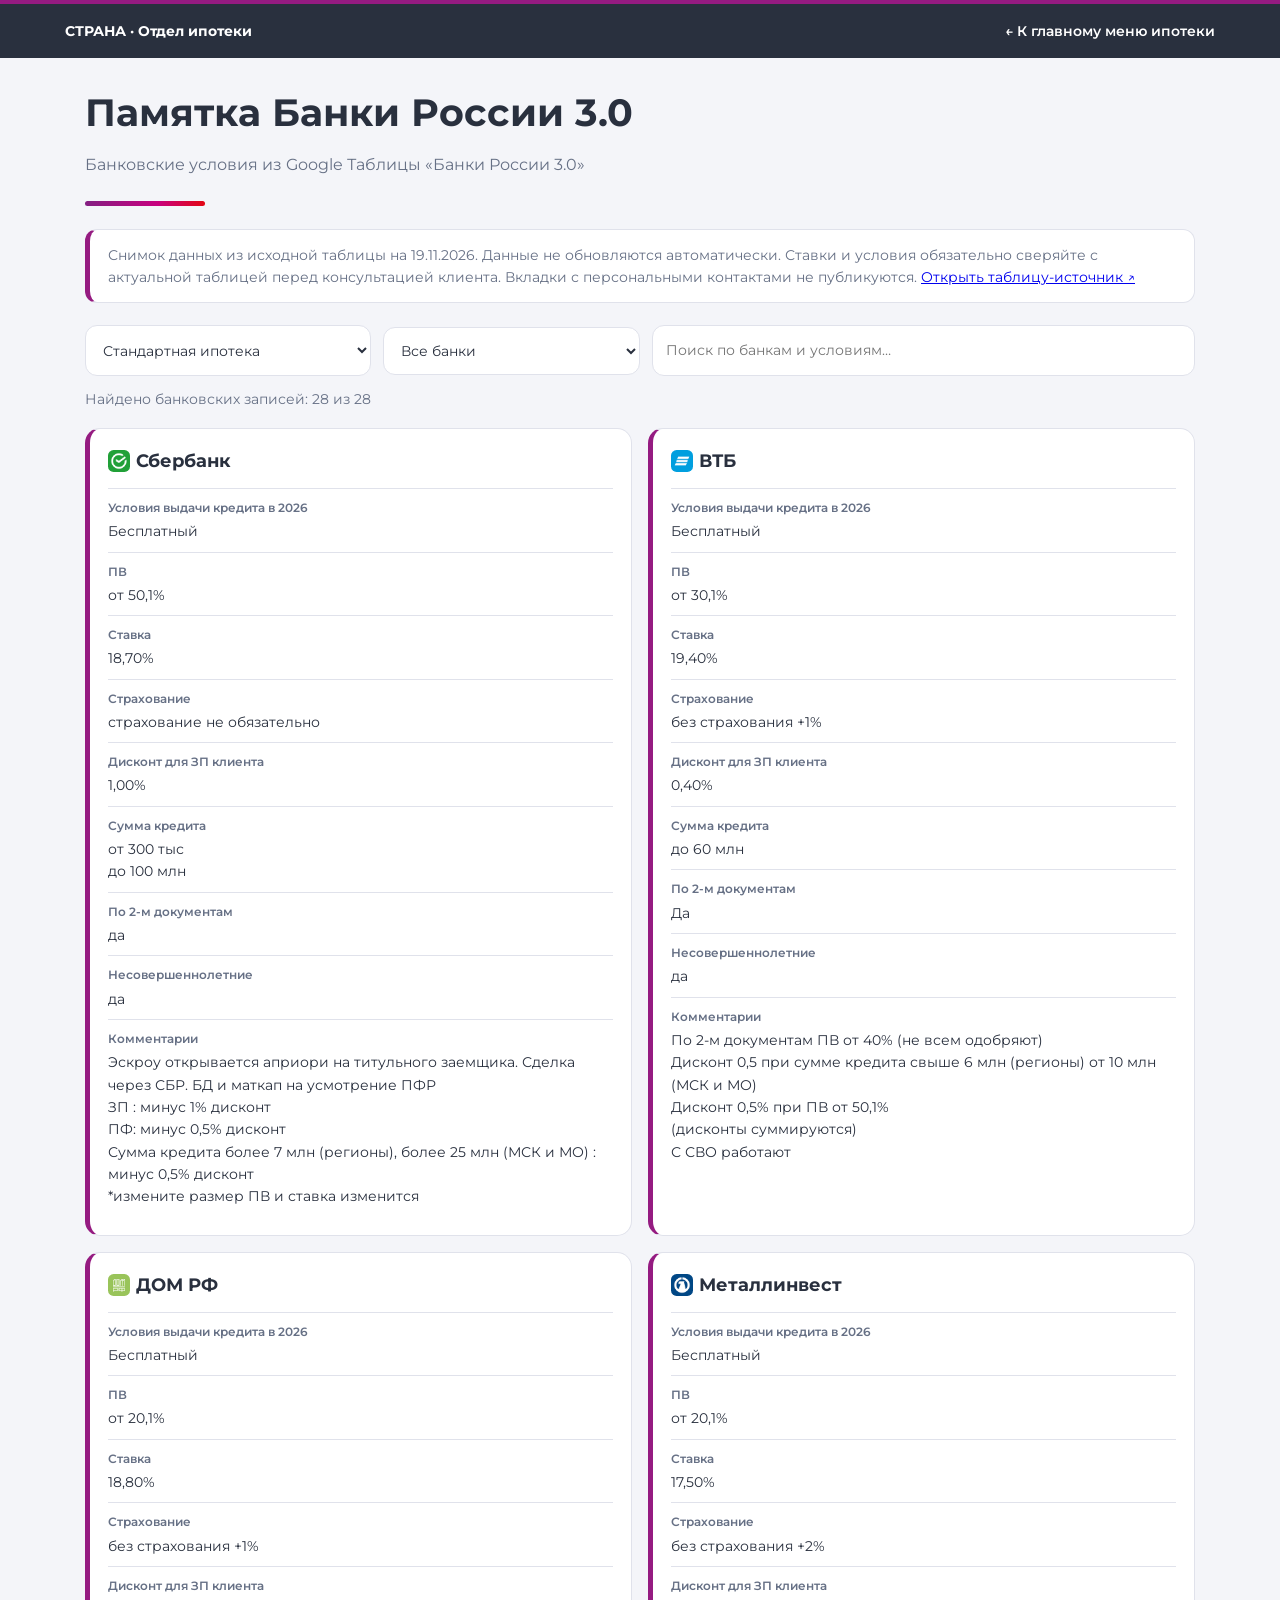
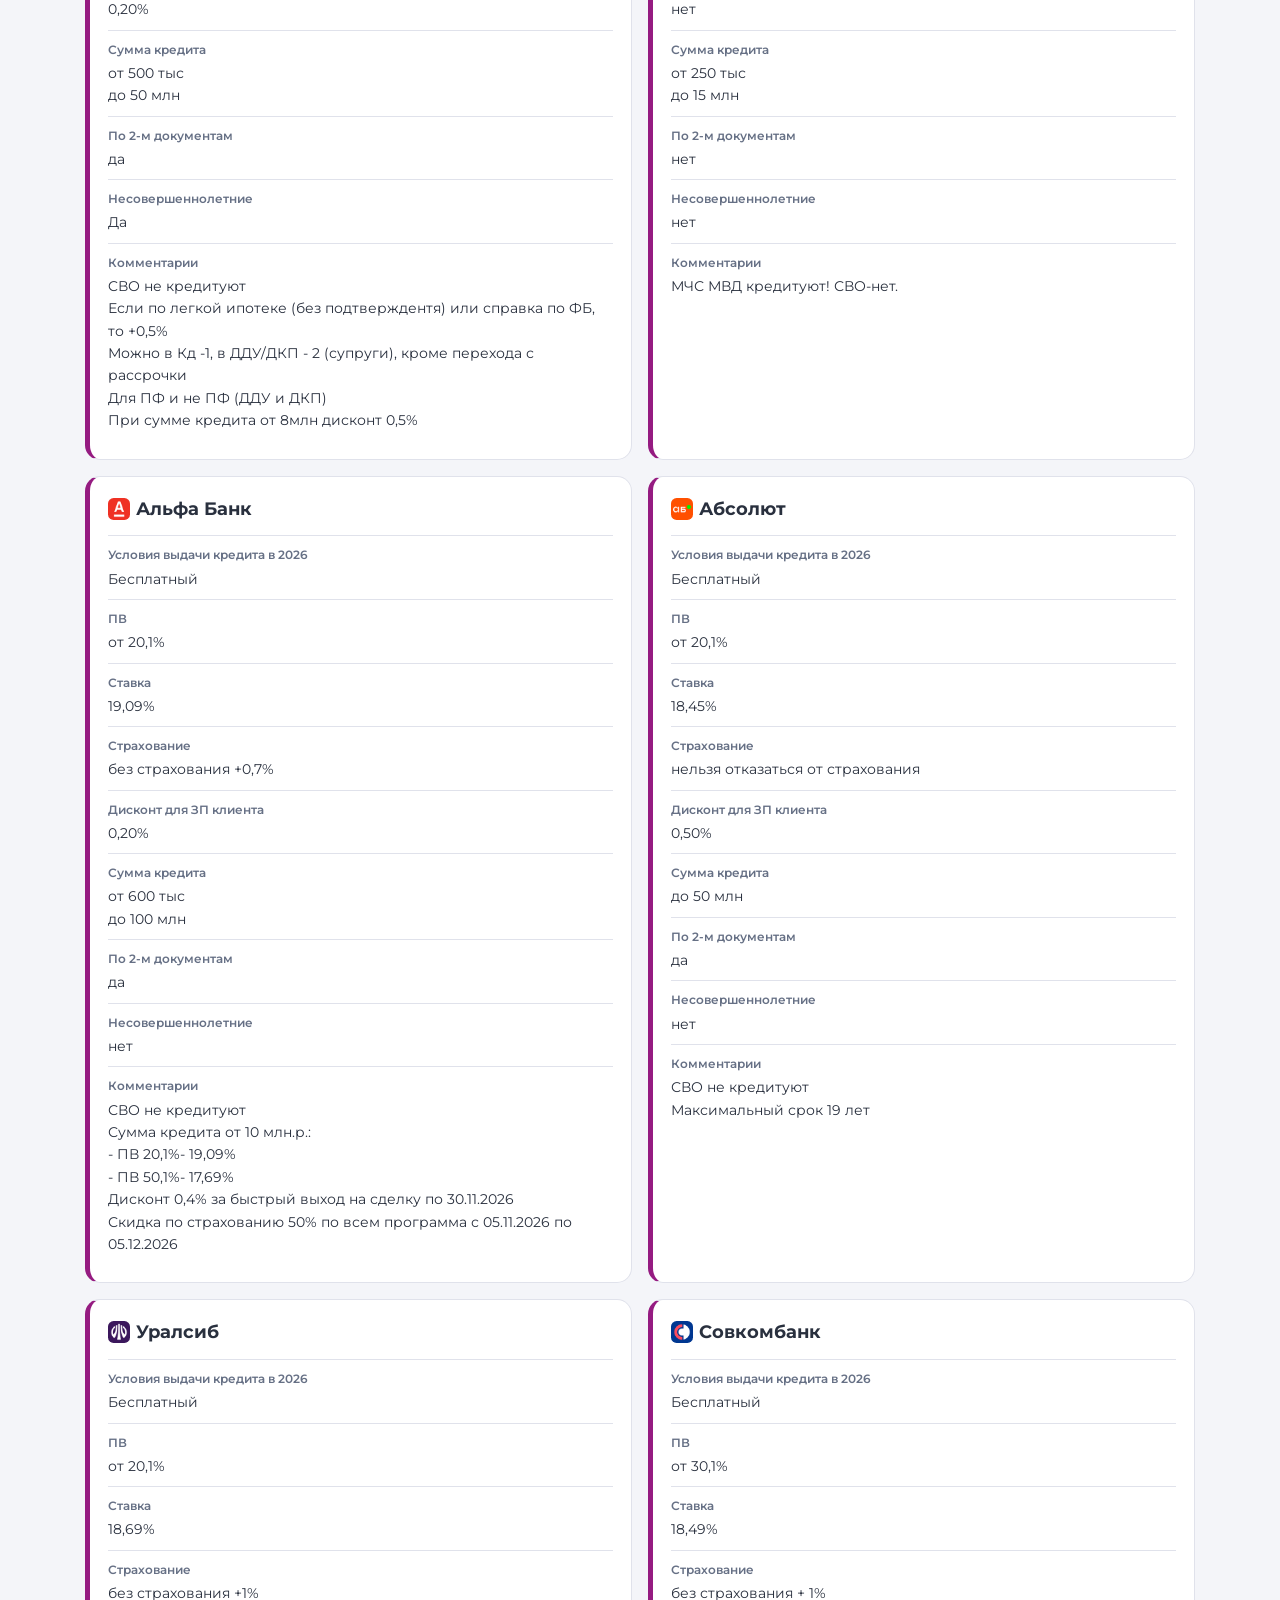
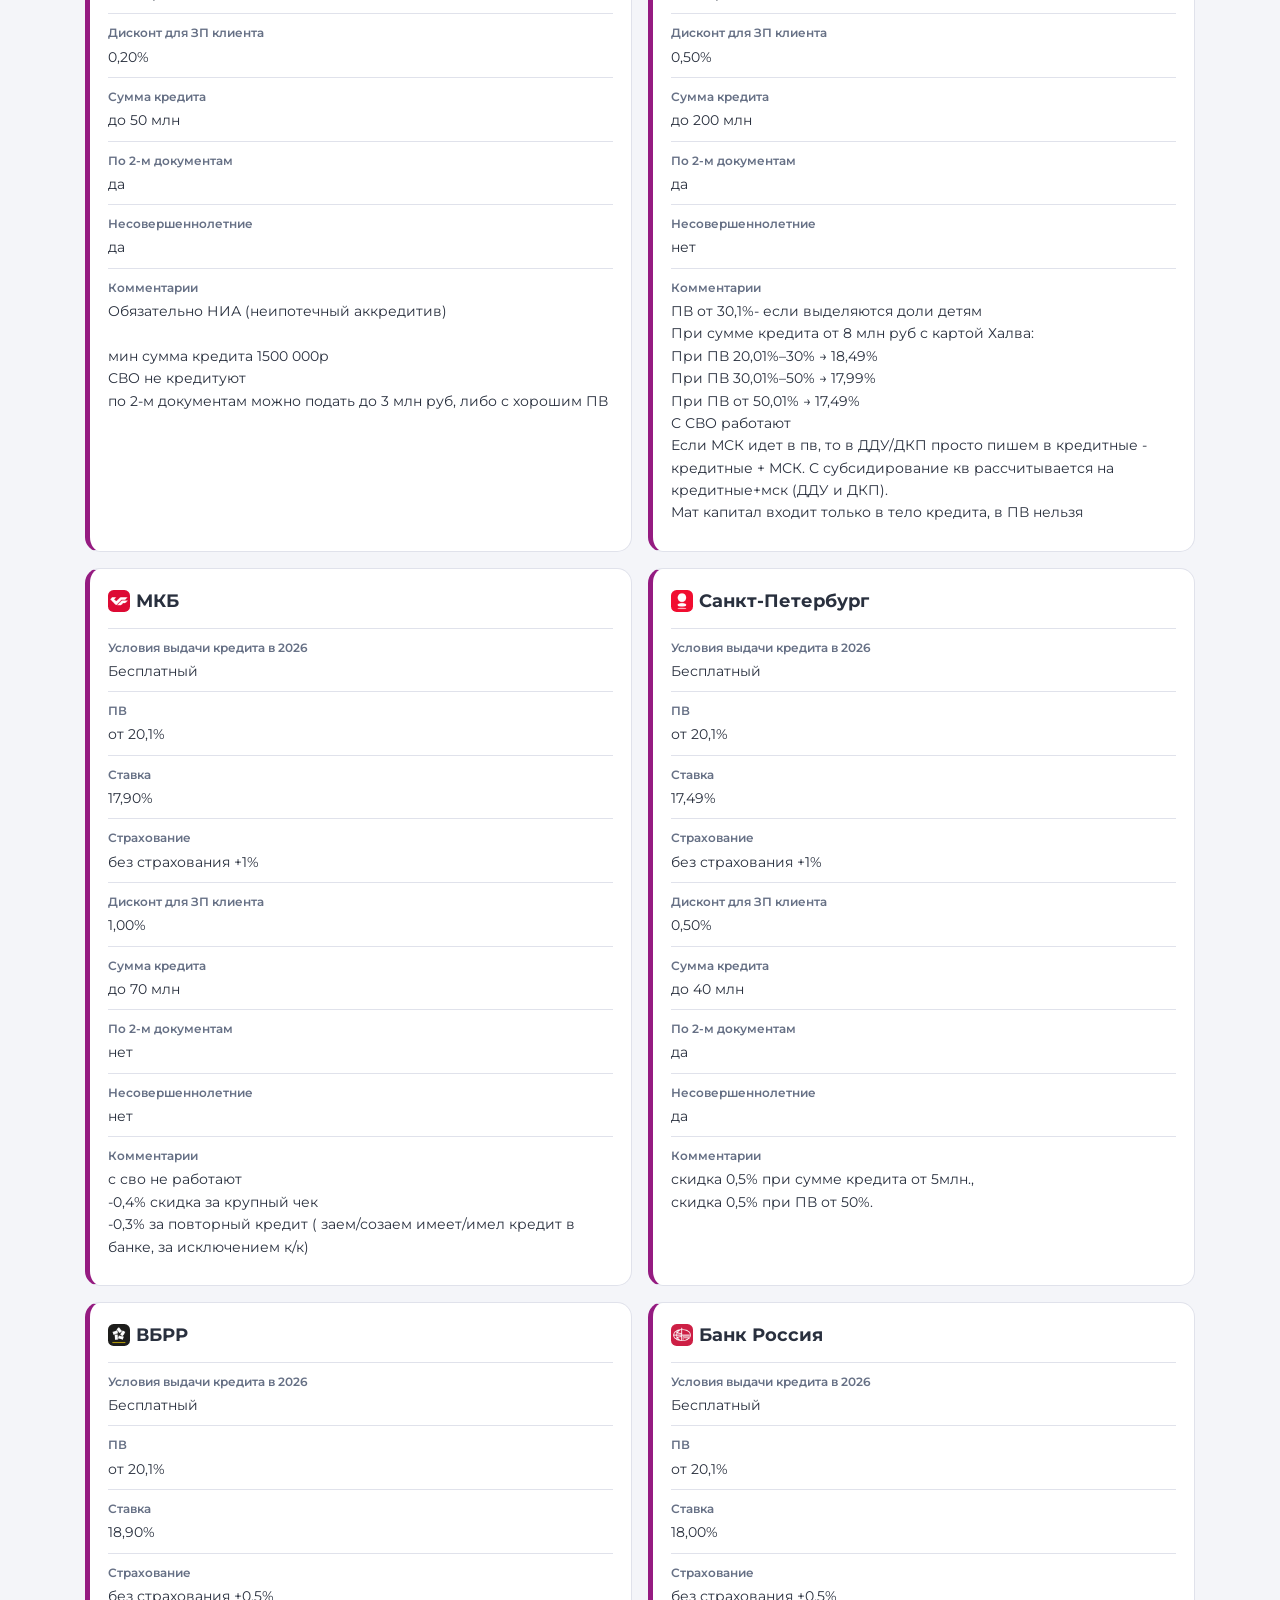
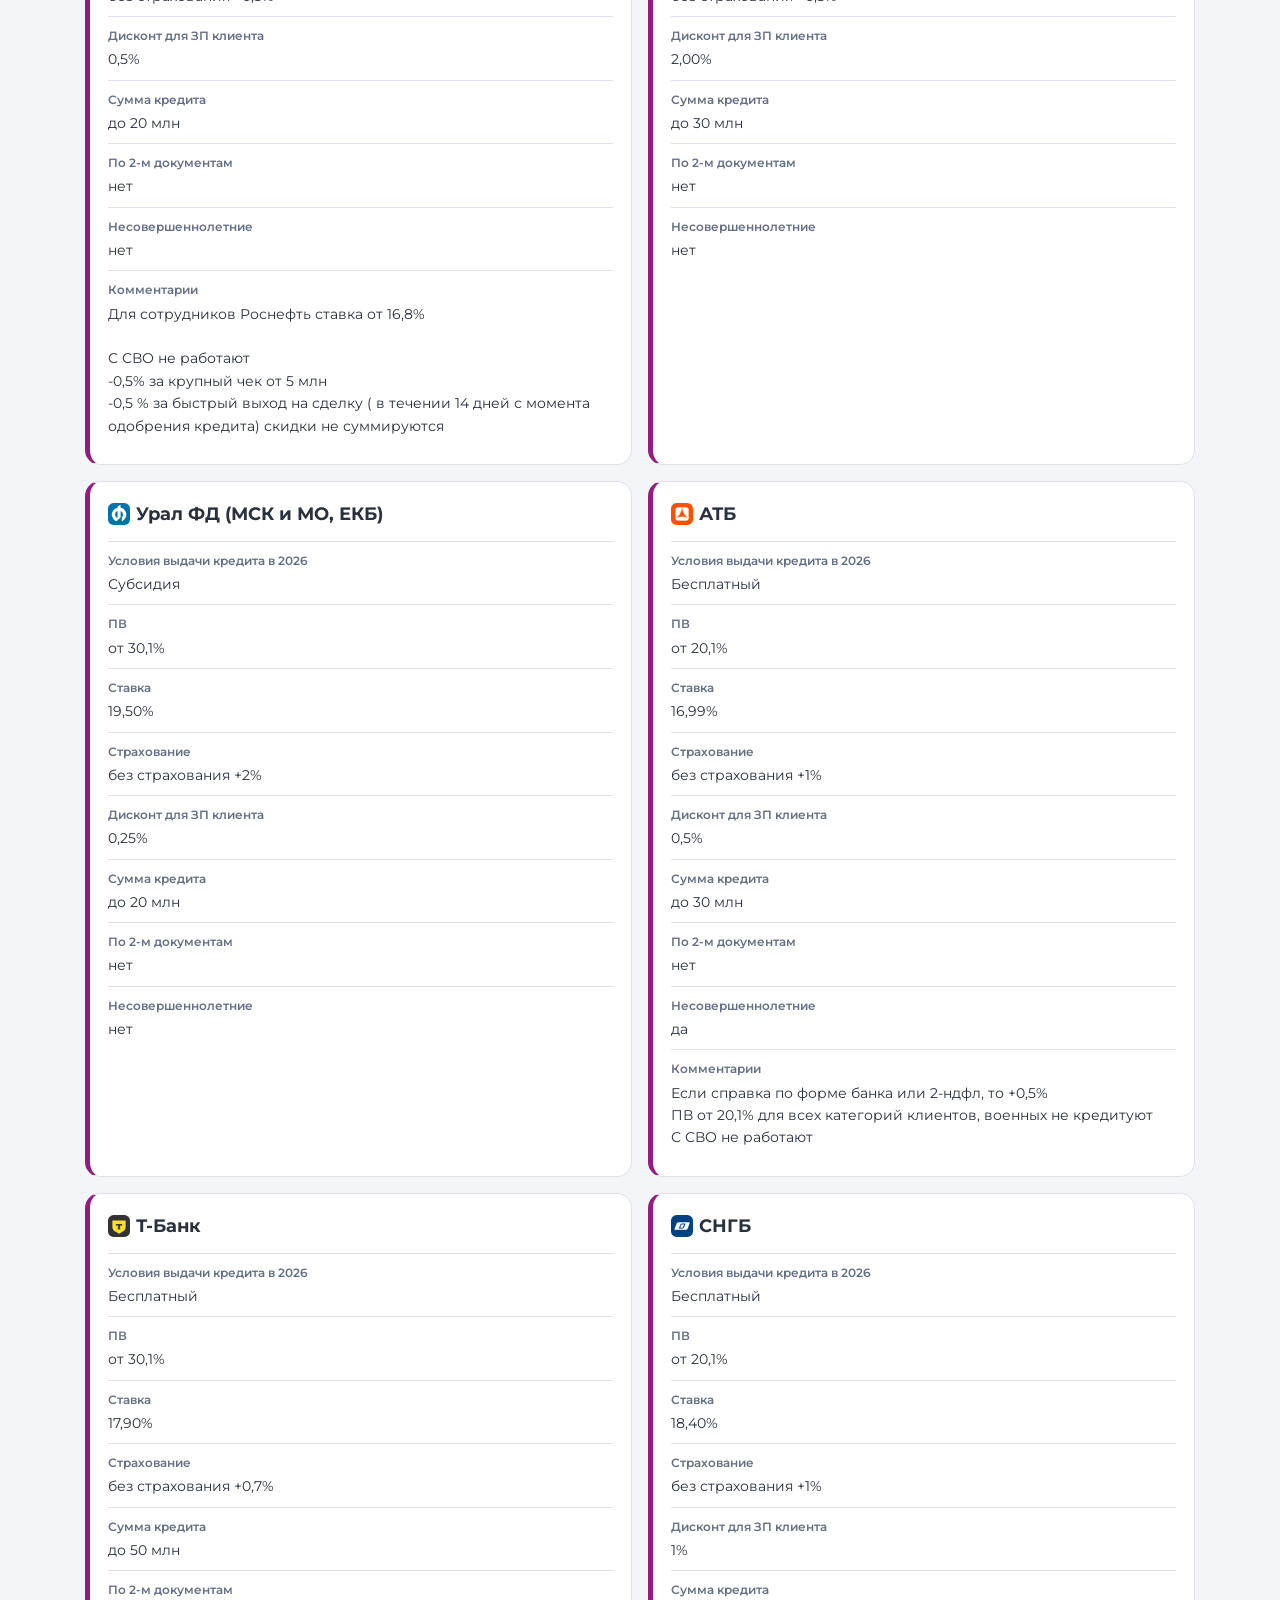
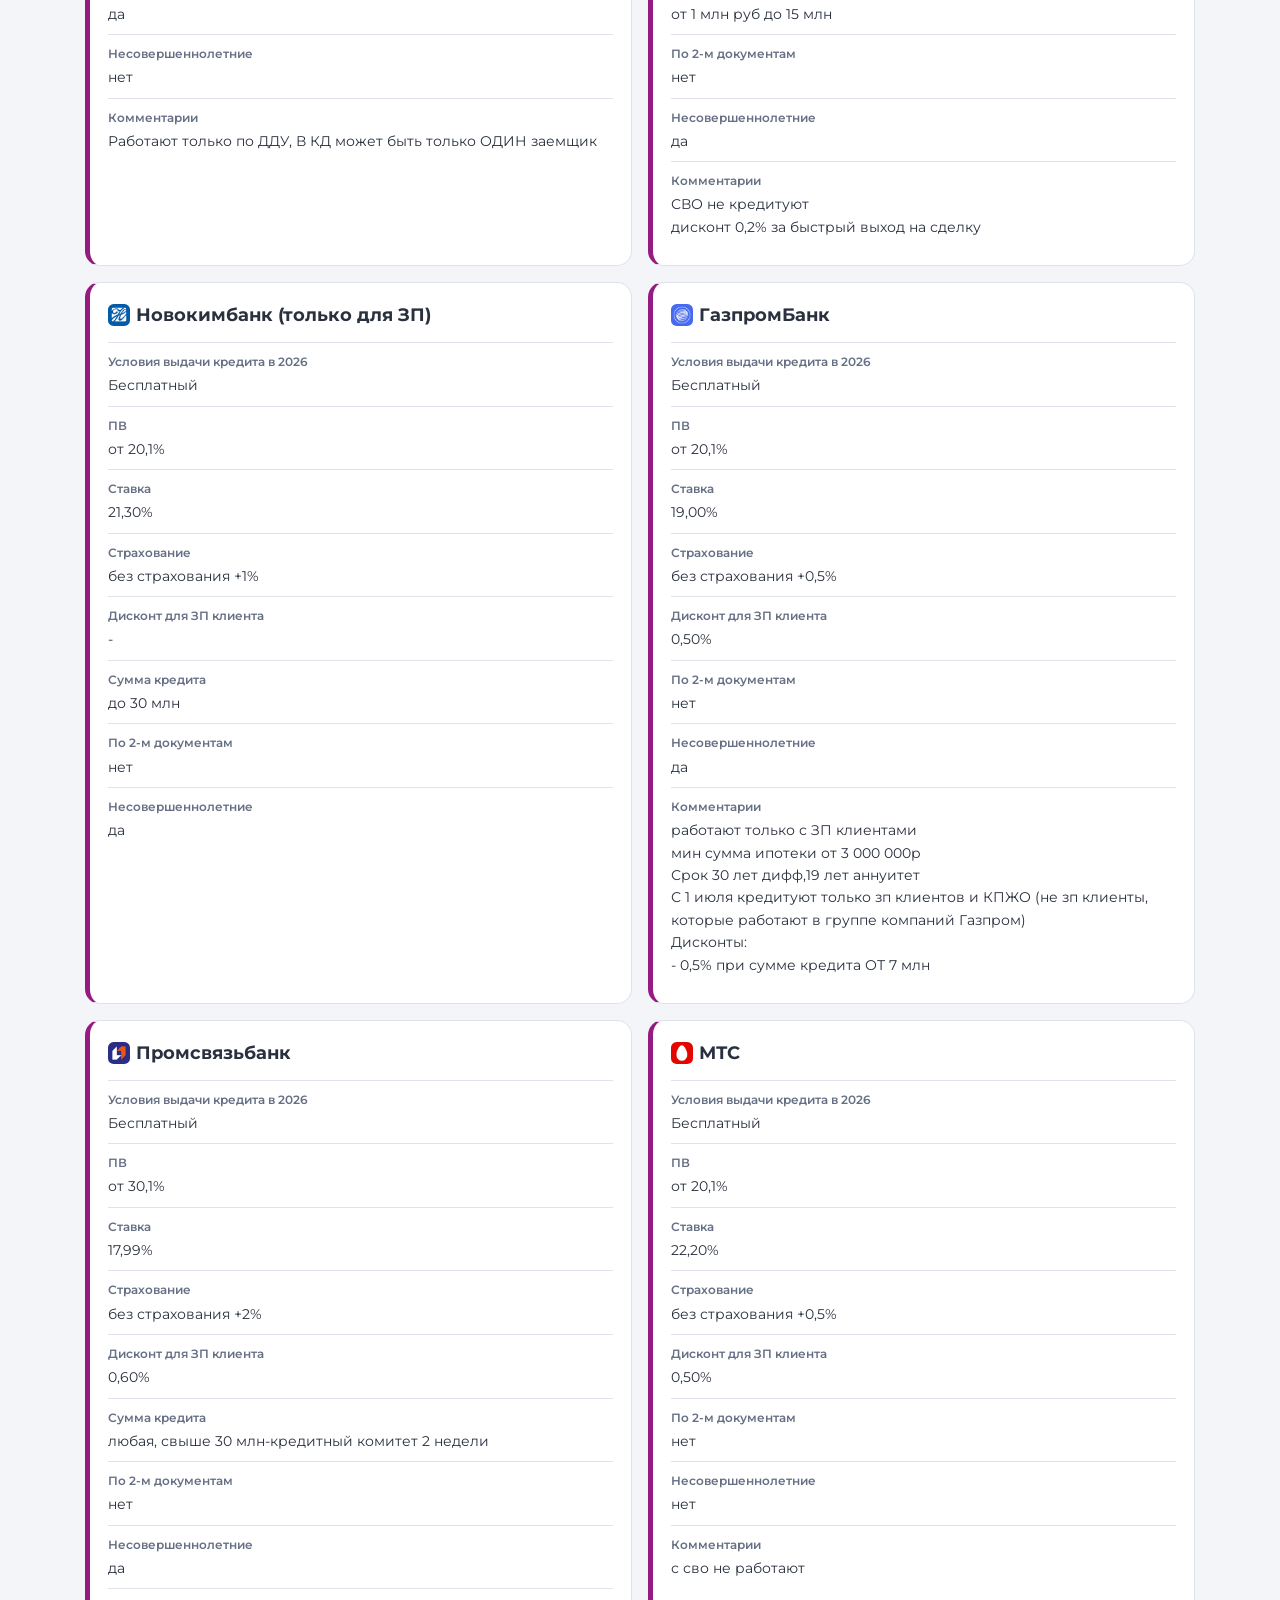
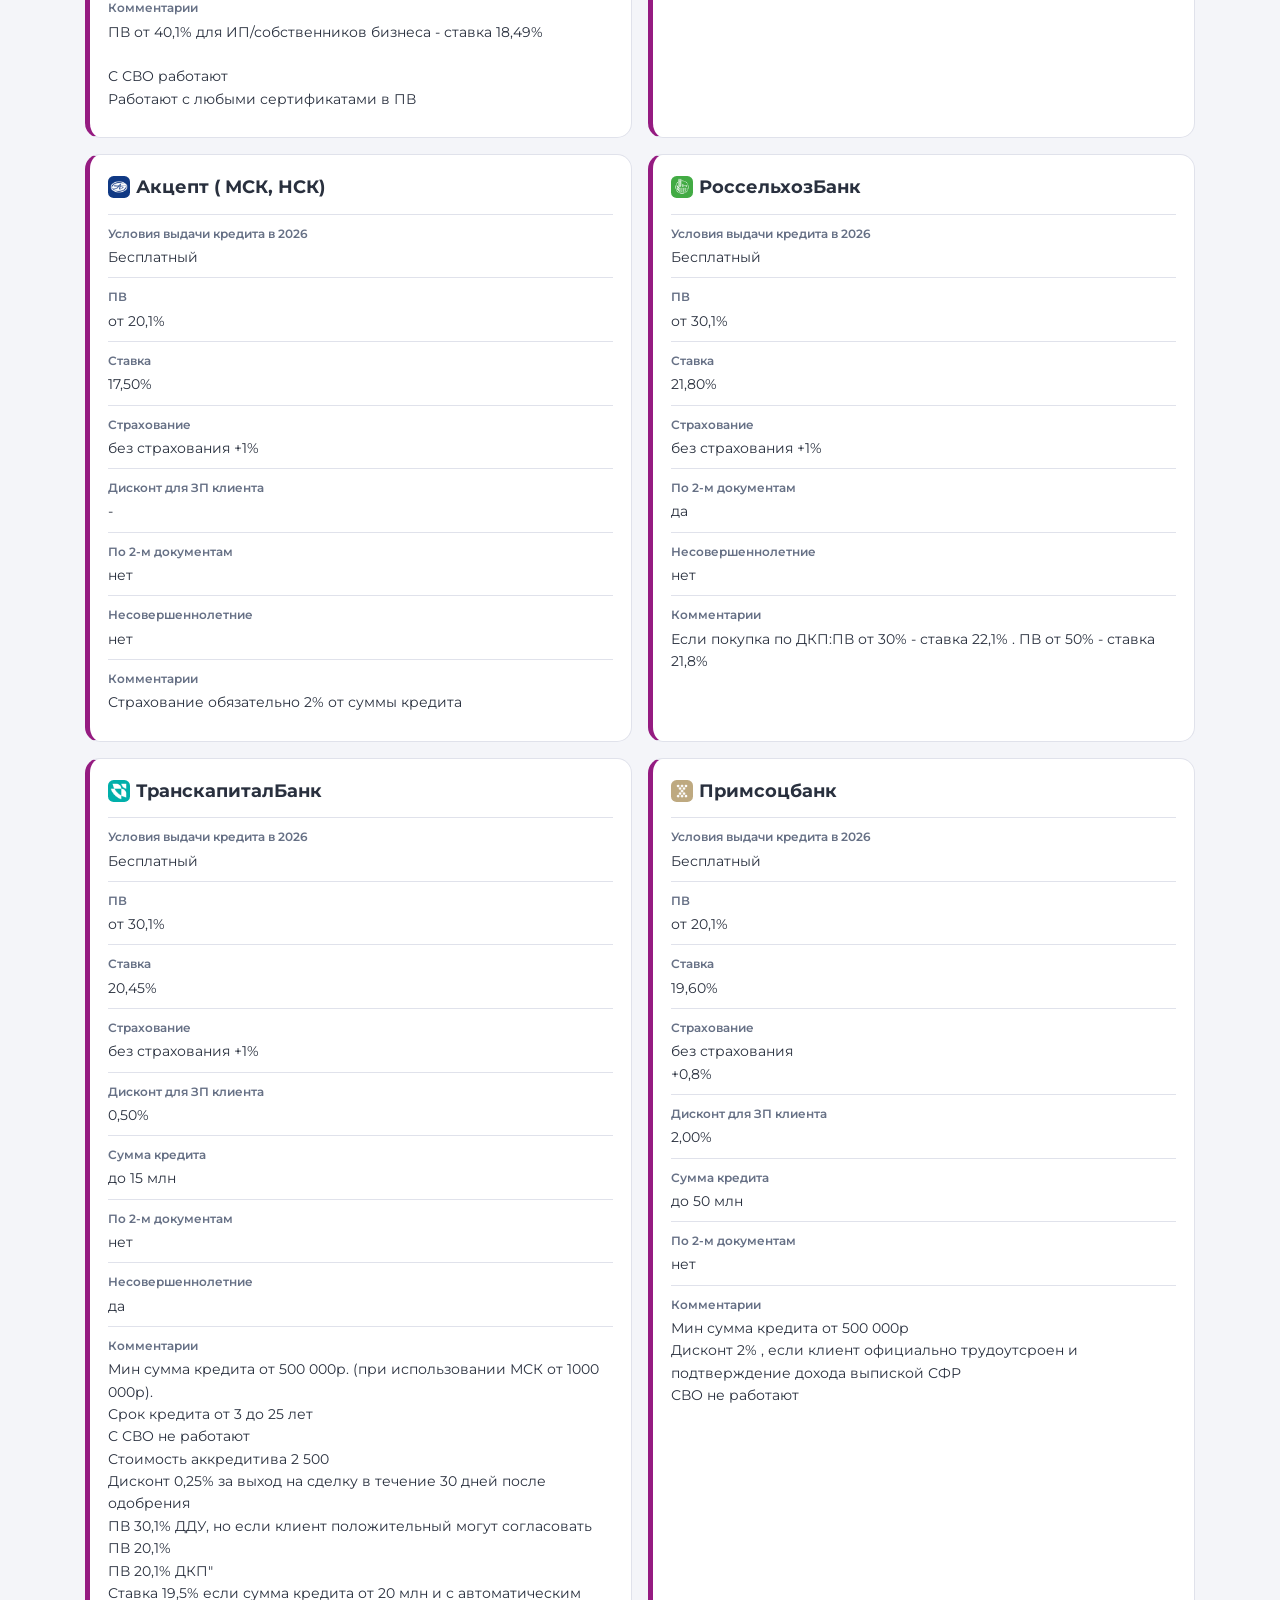
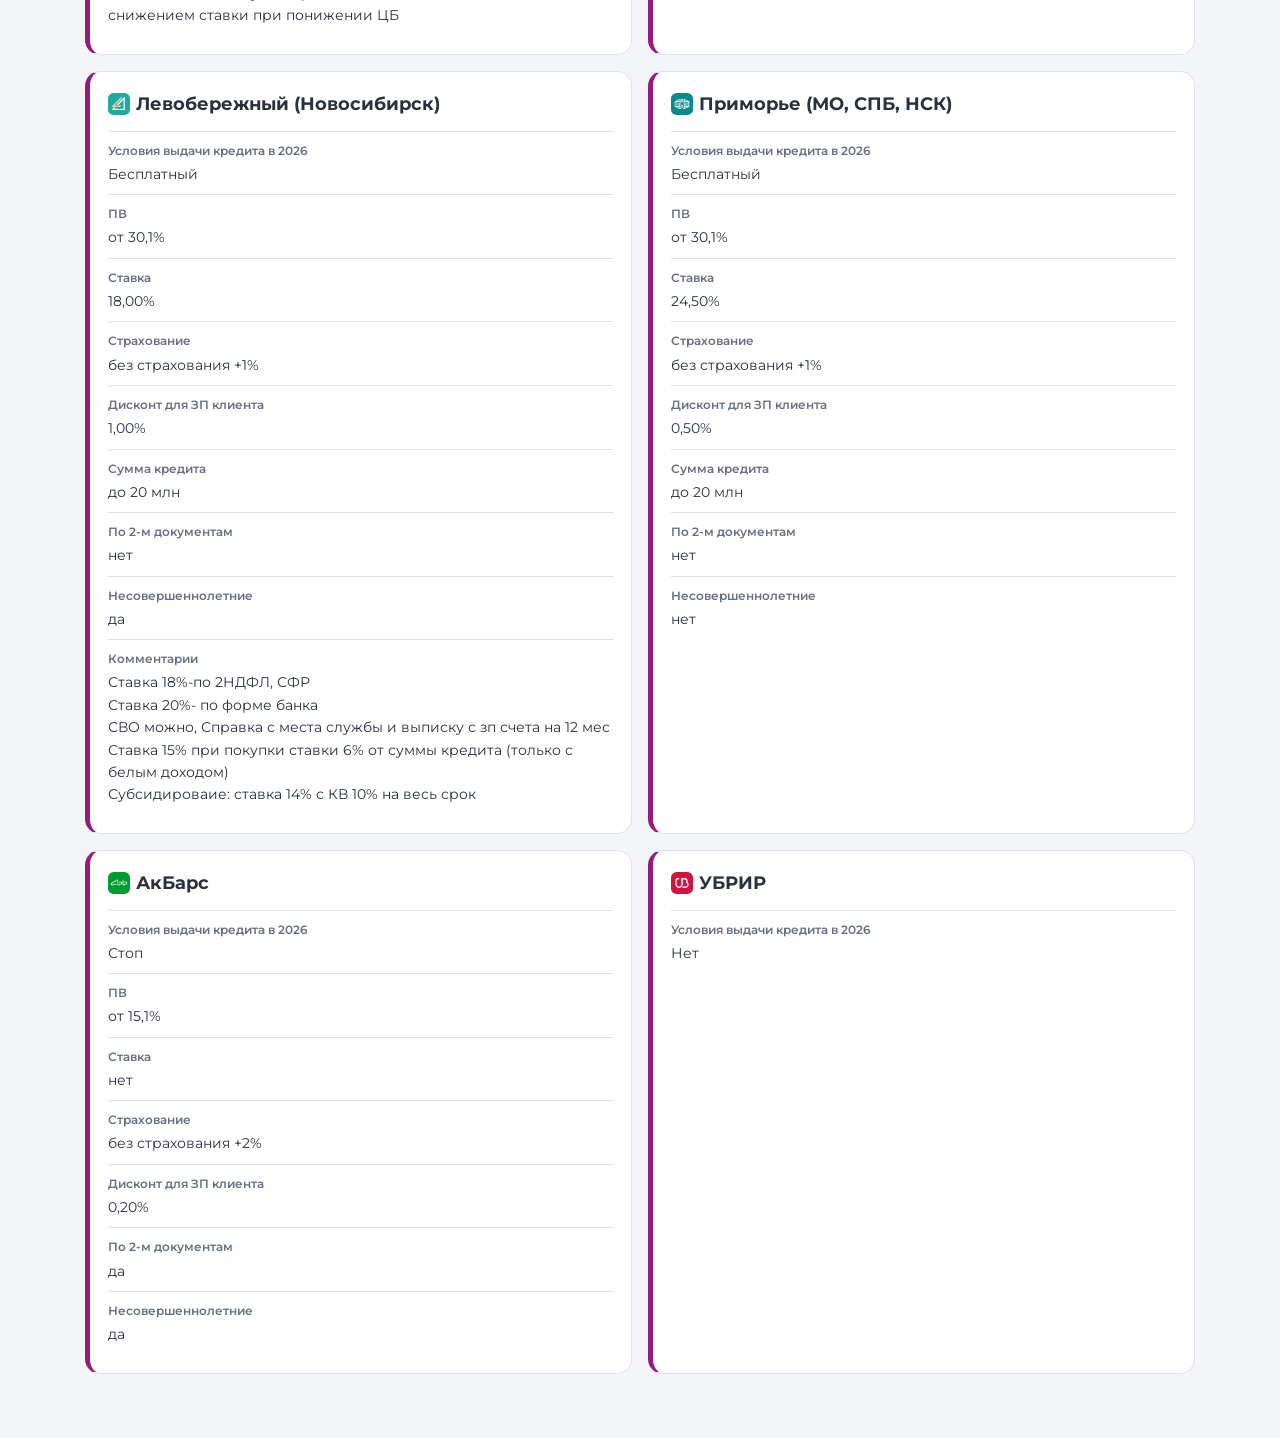
==== commit 88489ff9: "Добавить логотипы банков по всей ипотечной памятке" ====
--- a/banks-memo.html
+++ b/banks-memo.html
@@ -1,12 +1,14 @@
 <!DOCTYPE html><html lang="ru"><head><meta charset="utf-8"><meta name="viewport" content="width=device-width,initial-scale=1"><title>Памятка Банки России 3.0 — Отдел ипотеки</title><link rel="preconnect" href="https://fonts.googleapis.com"><link rel="preconnect" href="https://fonts.gstatic.com" crossorigin><link href="https://fonts.googleapis.com/css2?family=Montserrat:wght@400;500;600;700&display=swap" rel="stylesheet"><style>
 :root{--bg:#f4f5f9;--surface:#fff;--text:#29303e;--muted:#667085;--line:#e0e2eb;--purple:#951b81;--grad:linear-gradient(90deg,#831f82 0%,#c7017f 60%,#e30613 100%);color-scheme:light}@media(prefers-color-scheme:dark){:root{--bg:#1b2029;--surface:#252b38;--text:#f2f3f7;--muted:#b0b5c3;--line:#3e4655;--purple:#db56bd;color-scheme:dark}}*{box-sizing:border-box}body{margin:0;font:14px/1.6 Montserrat,Arial,sans-serif;background:var(--bg);color:var(--text)}header{background:#29303e;color:white;border-top:4px solid #951b81;padding:16px 20px}.headerinner{max-width:1150px;margin:auto;display:flex;justify-content:space-between;align-items:center;gap:12px;flex-wrap:wrap}.headerinner a{color:white;font-weight:600;text-decoration:none}.headerinner a:hover{text-decoration:underline}main{max-width:1150px;margin:auto;padding:32px 20px 64px}h1{font-size:clamp(25px,4vw,38px);line-height:1.2;margin:0 0 10px}.lead{color:var(--muted);font-size:16px}.rule{height:5px;width:120px;background:var(--grad);border-radius:9px;margin:23px 0}.notice{background:var(--surface);border:1px solid var(--line);border-left:5px solid var(--purple);border-radius:12px;padding:14px 18px;color:var(--muted);margin:0 0 22px}.tools{display:flex;gap:12px;flex-wrap:wrap;margin:0 0 12px}.tools input,.tools select{font:inherit;padding:13px;border-radius:12px;border:1px solid var(--line);background:var(--surface);color:var(--text);min-width:190px}.tools input{flex:2}.tools select{flex:1}.count{color:var(--muted);margin:10px 0 18px}.grid{display:grid;grid-template-columns:repeat(2,minmax(0,1fr));gap:16px}.bank{background:var(--surface);border:1px solid var(--line);border-left:5px solid var(--purple);border-radius:15px;padding:18px;overflow-wrap:anywhere}.bank h2{margin:0 0 12px;font-size:18px}.kv{padding:9px 0;border-top:1px solid var(--line)}.kv b{display:block;font-size:12px;color:var(--muted);font-weight:600;margin-bottom:3px}.kv div{white-space:pre-line}.kv a{color:var(--purple);text-decoration:underline;overflow-wrap:anywhere}.empty{padding:30px;color:var(--muted);text-align:center}@media(max-width:730px){.grid{grid-template-columns:1fr}}
-</style></head><body><header><div class="headerinner"><strong>СТРАНА · Отдел ипотеки</strong><a href="./#home">← К главному меню ипотеки</a></div></header><main><h1>Памятка Банки России 3.0</h1><p class="lead">Банковские условия из Google Таблицы «Банки России 3.0»</p><div class="rule"></div><div class="notice">Снимок данных из исходной таблицы на 19.11.2026. Данные не обновляются автоматически. Ставки и условия обязательно сверяйте с актуальной таблицей перед консультацией клиента. Вкладки с персональными контактами не публикуются. <a href="https://docs.google.com/spreadsheets/d/1BIwMWMBAB7LR9MbR5qGrIXYbq_LdFshCPz1Q_l-Mqcs/edit" target="_blank" rel="noopener noreferrer">Открыть таблицу-источник ↗</a></div><div class="tools"><select id="section" aria-label="Ипотечная программа"></select><select id="bank" aria-label="Банк"></select><input id="query" type="search" placeholder="Поиск по банкам и условиям…" aria-label="Поиск по условиям"></div><div id="count" class="count" aria-live="polite"></div><div id="notes"></div><div id="cards" class="grid"></div></main><script>
+
+.bank-filter{display:flex;align-items:center;flex:1;min-width:190px}
+</style><link rel="stylesheet" href="./bank-logos.css"></head><body><header><div class="headerinner"><strong>СТРАНА · Отдел ипотеки</strong><a href="./#home">← К главному меню ипотеки</a></div></header><main><h1>Памятка Банки России 3.0</h1><p class="lead">Банковские условия из Google Таблицы «Банки России 3.0»</p><div class="rule"></div><div class="notice">Снимок данных из исходной таблицы на 19.11.2026. Данные не обновляются автоматически. Ставки и условия обязательно сверяйте с актуальной таблицей перед консультацией клиента. Вкладки с персональными контактами не публикуются. <a href="https://docs.google.com/spreadsheets/d/1BIwMWMBAB7LR9MbR5qGrIXYbq_LdFshCPz1Q_l-Mqcs/edit" target="_blank" rel="noopener noreferrer">Открыть таблицу-источник ↗</a></div><div class="tools"><select id="section" aria-label="Ипотечная программа"></select><div class="bank-filter"><span id="bank-filter-logo" aria-hidden="true"></span><select id="bank" aria-label="Банк"></select></div><input id="query" type="search" placeholder="Поиск по банкам и условиям…" aria-label="Поиск по условиям"></div><div id="count" class="count" aria-live="polite"></div><div id="notes"></div><div id="cards" class="grid"></div></main><script src="./bank-logos.js"></script><script>
 const DATA=[{"title":"Общие условия","notes":["ПОРТРЕТ КЛИЕНТА","СОСТАВ СДЕЛКИ","УСЛОВИЯ ПРОВЕДЕНИЯ СДЕЛКИ ","ОСТАЛЬНЫЕ УСЛОВИЯ"],"records":[{"bank":"Сбербанк","values":[{"label":"Возраст","value":"18-75"},{"label":"Стаж последнее место/общий","value":"3мес/12мес"},{"label":"ИП (да/срок существования)","value":"да /12 мес"},{"label":"ИП Патент","value":"нет"},{"label":"Собственник бизнеса\nООО","value":"Как найм"},{"label":"Самозанятый","value":"да/от 4 мес"},{"label":"Справка по форме банка","value":"да, можно без ТК"},{"label":"Подтверждение трудовой занятости","value":"Нет"},{"label":"Пенсионер","value":"Да"},{"label":"Нерезидент","value":"да"},{"label":"Регистрация","value":"не обязательно"},{"label":"Созаемщики","value":"до 4-х чел, любое 3-е лицо"},{"label":"Исключение супругов","value":"согласие/брачник"},{"label":"Доли детям","value":"Да"},{"label":"Сделка по доверенности","value":"Да"},{"label":"Сделка онлайн","value":"Да"},{"label":"Отсрочка ПВ","value":"Да"},{"label":"Скоринг в день выдачи","value":"Да"},{"label":"Отлагательные","value":"нет"},{"label":"Мебель и ремонт в ДДУ","value":"Льготная: только через ДС, без рег-ции в РР\nСтандартная: можно, но лучше не прописывать"},{"label":"Сертификат \"Молодая семья\"","value":"Да"},{"label":"Нюансы банка","value":"Мораторий после отказа 1 мес; супруг один без супруги с МСК можно\nМин сумма кредита - 300 тр"},{"label":"Срок кредита","value":"1-30"}]},{"bank":"ВТБ","values":[{"label":"Возраст","value":"18-75"},{"label":"Стаж последнее место/общий","value":"3мес"},{"label":"ИП (да/срок существования)","value":"Да /3 мес"},{"label":"ИП Патент","value":"Да/6 мес"},{"label":"Собственник бизнеса\nООО","value":"Как найм"},{"label":"Самозанятый","value":"да/от 6 мес"},{"label":"Справка по форме банка","value":"да, можно без ТК"},{"label":"Подтверждение трудовой занятости","value":"Нет"},{"label":"Пенсионер","value":"Да"},{"label":"Нерезидент","value":"Да"},{"label":"Регистрация","value":"не обязательно"},{"label":"Созаемщики","value":"Супруги; Член семьи с участием доходом или без него: родители, братья, сестры, дети;\n3-е лицо всегда участвует доходом."},{"label":"Исключение супругов","value":"согласие/брачник"},{"label":"Доли детям","value":"Да"},{"label":"Сделка по доверенности","value":"Да"},{"label":"Сделка онлайн","value":"Да"},{"label":"Отсрочка ПВ","value":"Да, до 45 календарных дней: по любой программе"},{"label":"Скоринг в день выдачи","value":"Да"},{"label":"Отлагательные","value":"Да"},{"label":"Мебель и ремонт в ДДУ","value":"Льготная: только через ДС, банк не должен видеть ремонт и мебель\nСтанадртная: мебель, ремонт возможно"},{"label":"Сертификат \"Молодая семья\"","value":"Да"},{"label":"Нюансы банка","value":"При досрочном гашении  средствами МСК есть выбор: уменьшить еж.платеж или сократить срок\nСрок решения действует 3 мес."},{"label":"Срок кредита","value":"1-30"}]},{"bank":"ДОМ РФ","values":[{"label":"Возраст","value":"21-75"},{"label":"Стаж последнее место/общий","value":"НАЙМ и ИП можно от 3мес"},{"label":"ИП (да/срок существования)","value":"Да/12 мес"},{"label":"ИП Патент","value":"Да"},{"label":"Собственник бизнеса\nООО","value":"Как найм"},{"label":"Самозанятый","value":"Да\n(учитывается сумма дохода по анкете)"},{"label":"Справка по форме банка","value":"да - клиент должен работать там официально"},{"label":"Подтверждение трудовой занятости","value":"Да через Госуслуги"},{"label":"Пенсионер","value":"Да"},{"label":"Нерезидент","value":"Нет"},{"label":"Регистрация","value":"Да, работают с временной"},{"label":"Созаемщики","value":"Супруг не обязательно.  \nМожно: родственники и гр супруги"},{"label":"Исключение супругов","value":"Нотариальное согласие не требуется"},{"label":"Доли детям","value":"Да"},{"label":"Сделка по доверенности","value":"Нет"},{"label":"Сделка онлайн","value":"Да"},{"label":"Отсрочка ПВ","value":"нет"},{"label":"Скоринг в день выдачи","value":"Нет"},{"label":"Отлагательные","value":"нет"},{"label":"Мебель и ремонт в ДДУ","value":"Ремонт можно, мебель нет"},{"label":"Сертификат \"Молодая семья\"","value":"Да"},{"label":"Нюансы банка","value":"При досрочном гашении  средствами МСК есть выбор: уменьшить еж.платеж или сократить срок\nС МЧС НЕ РАБОТАЮТ ДАЖЕ ПО 2НДФЛ.\nПроводят сделки после 45 лет со старым паспортом в течение 30 дней."},{"label":"Срок кредита","value":"3-30"}]},{"bank":"Альфа Банк","values":[{"label":"Возраст","value":"21-75"},{"label":"Стаж последнее место/общий","value":"4мес/12мес"},{"label":"ИП (да/срок существования)","value":"Да /1,5 года"},{"label":"ИП Патент","value":"Нет"},{"label":"Собственник бизнеса\nООО","value":"Как найм"},{"label":"Самозанятый","value":"Да/4 мес"},{"label":"Справка по форме банка","value":"да, можно без ТК"},{"label":"Подтверждение трудовой занятости","value":"Нет"},{"label":"Пенсионер","value":"Да"},{"label":"Нерезидент","value":"Нет"},{"label":"Регистрация","value":"не обязательно"},{"label":"Созаемщики","value":"По стандарту может бытьлюбое 3-е  лицо, обязательно с доходом"},{"label":"Исключение супругов","value":"Нотариальное согласие либо брачный договор"},{"label":"Доли детям","value":"Да"},{"label":"Сделка по доверенности","value":"Нет"},{"label":"Сделка онлайн","value":"Да"},{"label":"Отсрочка ПВ","value":"Да, 21 день по СИ, Айти\n60 дней по Стандарту"},{"label":"Скоринг в день выдачи","value":"Нет"},{"label":"Отлагательные","value":"Да"},{"label":"Мебель и ремонт в ДДУ","value":"Нет"},{"label":"Сертификат \"Молодая семья\"","value":"Нет \nТолько ЧДП"},{"label":"Нюансы банка","value":"Для подачи заявки нужен паспорт, снилс , а справка о доходах - понадобится к сделке. СВО не кредитуют \nСрок решения 2 месяца"},{"label":"Срок кредита","value":"3-30"}]},{"bank":"Металлинвестбанк","values":[{"label":"Возраст","value":"18-70"},{"label":"Стаж последнее место/общий","value":"3мес/6мес"},{"label":"ИП (да/срок существования)","value":"Да /12 мес"},{"label":"ИП Патент","value":"Да"},{"label":"Собственник бизнеса\nООО","value":"Док-ты по бизнесу"},{"label":"Самозанятый","value":"Да"},{"label":"Справка по форме банка","value":"нет"},{"label":"Подтверждение трудовой занятости","value":"Да"},{"label":"Пенсионер","value":"Да"},{"label":"Нерезидент","value":"Нет"},{"label":"Регистрация","value":"Да"},{"label":"Созаемщики","value":"Любое 3-е лицо. По СИ только родственники."},{"label":"Исключение супругов","value":"нотариальное согласие/ брачный договор"},{"label":"Доли детям","value":"Нет"},{"label":"Сделка по доверенности","value":"Нет"},{"label":"Сделка онлайн","value":"Нет"},{"label":"Отсрочка ПВ","value":"Да, до 30 дней Выдача кредита после госрегистрации"},{"label":"Скоринг в день выдачи","value":"Да"},{"label":"Отлагательные","value":"Да"},{"label":"Мебель и ремонт в ДДУ","value":"СИ:Ремонт -да \nМебель -  нет\nСтандарт: Ремонт, мебель\nДС после раскрытия аккредитива"},{"label":"Сертификат \"Молодая семья\"","value":"Нет \nТолько ЧДП"},{"label":"Нюансы банка","value":"Андерайтеры всегда звонят.\nДокументы от сдачи квартиры в аренду: 3-ндфл"},{"label":"Срок кредита","value":"1-30"}]},{"bank":"Промсвязьбанк","values":[{"label":"Возраст","value":"21-70"},{"label":"Стаж последнее место/общий","value":"4мес/12мес"},{"label":"ИП (да/срок существования)","value":"Да /2 года"},{"label":"ИП Патент","value":"Нет"},{"label":"Собственник бизнеса\nООО","value":"Да /2 года"},{"label":"Самозанятый","value":"Нет"},{"label":"Справка по форме банка","value":"Справка по форме банка+ ТК"},{"label":"Подтверждение трудовой занятости","value":"doc@psbank.ru"},{"label":"Пенсионер","value":"Да"},{"label":"Нерезидент","value":"Нет"},{"label":"Регистрация","value":"не обязательно"},{"label":"Созаемщики","value":"До 4-х человек. Любое 3-е лицо, по любой программе. Если МСК в ПВ, то собственность  только на владельца сертификата или родителей ребенка."},{"label":"Исключение супругов","value":"нотариальное согласие/ брачный договор сделку."},{"label":"Доли детям","value":"Да"},{"label":"Сделка по доверенности","value":"нет"},{"label":"Сделка онлайн","value":"Нет"},{"label":"Отсрочка ПВ","value":"Да\nПо СИ можно с отсрочкой до 60 дней,  но выдача кредита будет только поступления ПВ\nПо Стандартной - 90 дней,  выдача кредита сразу,   условие использования аккредитива-регистрация+ выписка с эскроу счета по наличию ПВ"},{"label":"Скоринг в день выдачи","value":"Нет"},{"label":"Отлагательные","value":"Нет"},{"label":"Мебель и ремонт в ДДУ","value":"Только ремонт по всем програмамм"},{"label":"Сертификат \"Молодая семья\"","value":"Да"},{"label":"Нюансы банка","value":"Срок действия одобрения 2 мес"},{"label":"Срок кредита","value":"3-30"}]},{"bank":"Абсолют Банк","values":[{"label":"Возраст","value":"21-70"},{"label":"Стаж последнее место/общий","value":"3мес/12мес"},{"label":"ИП (да/срок существования)","value":"Да /12 мес"},{"label":"ИП Патент","value":"Да"},{"label":"Собственник бизнеса\nООО","value":"Как найм"},{"label":"Самозанятый","value":"Да/6 мес"},{"label":"Справка по форме банка","value":"Да"},{"label":"Подтверждение трудовой занятости","value":"ТК либо ТД обязательно при стаже на последнем месте меньше 12 мес"},{"label":"Пенсионер","value":"Да"},{"label":"Нерезидент","value":"Нет"},{"label":"Регистрация","value":"на рассмотрение заявки нужна : постоянная или временная\nНа сделку - необязательна"},{"label":"Созаемщики","value":"Любое 3-е лицо"},{"label":"Исключение супругов","value":"нотариальное согласие/ брачный договор"},{"label":"Доли детям","value":"Нет"},{"label":"Сделка по доверенности","value":"Нет"},{"label":"Сделка онлайн","value":"Да"},{"label":"Отсрочка ПВ","value":"До 120 дней + возможна пролонгация"},{"label":"Скоринг в день выдачи","value":"Да"},{"label":"Отлагательные","value":"Да"},{"label":"Мебель и ремонт в ДДУ","value":"Можно, если общая сумма без разделения\nДелим конкретно на ремонт-нет"},{"label":"Сертификат \"Молодая семья\"","value":"Да"},{"label":"Нюансы банка","value":"По пфр не работают (сам банк не выгружает)\nДокументы от сдачи квартиры в аренду: ЕГРН, выписка по расчетному счету\nОдобрение 60 дней действует"},{"label":"Срок кредита","value":"до 22,5"}]},{"bank":"Уралсиб","values":[{"label":"Возраст","value":"21-70"},{"label":"Стаж последнее место/общий","value":"3мес"},{"label":"ИП (да/срок существования)","value":"Да /12 мес"},{"label":"ИП Патент","value":"Да/12 мес"},{"label":"Собственник бизнеса\nООО","value":"Док-ты по бизнесу"},{"label":"Самозанятый","value":"Да/6 мес"},{"label":"Справка по форме банка","value":"да,  до 6 млн без ТК. свыше 6 млн ТК обязательно"},{"label":"Подтверждение трудовой занятости","value":"pfr@uralsib.ru"},{"label":"Пенсионер","value":"Да"},{"label":"Нерезидент","value":"Нет"},{"label":"Регистрация","value":"Да, работают с временной"},{"label":"Созаемщики","value":"Только родственники"},{"label":"Исключение супругов","value":"нотариальное согласие/ брачный договор"},{"label":"Доли детям","value":"Да"},{"label":"Сделка по доверенности","value":"Нет"},{"label":"Сделка онлайн","value":"Да"},{"label":"Отсрочка ПВ","value":"нет"},{"label":"Скоринг в день выдачи","value":"Да"},{"label":"Отлагательные","value":"Да"},{"label":"Мебель и ремонт в ДДУ","value":"Ремонт -да\nМебель-нет"},{"label":"Сертификат \"Молодая семья\"","value":"Да"},{"label":"Нюансы банка","value":"Кредитная история за последние 2 года\r\nОдобрение действует 2 мес."},{"label":"Срок кредита","value":"3-30"}]},{"bank":"Совкомбанк","values":[{"label":"Возраст","value":"20-85"},{"label":"Стаж последнее место/общий","value":"3мес/12мес"},{"label":"ИП (да/срок существования)","value":"Да /12 мес"},{"label":"ИП Патент","value":"Да"},{"label":"Собственник бизнеса\nООО","value":"Док-ты по бизнесу"},{"label":"Самозанятый","value":"Да/3 мес"},{"label":"Справка по форме банка","value":"да, ТК обязательно. Но вместо справки лучше сделать выписку по счету за 12 мес."},{"label":"Подтверждение трудовой занятости","value":"Нет"},{"label":"Пенсионер","value":"Да"},{"label":"Нерезидент","value":"Нет"},{"label":"Регистрация","value":"не обязательно"},{"label":"Созаемщики","value":"Любое 3-е лицо"},{"label":"Исключение супругов","value":"нотариальное согласие/ брачный договор сделку."},{"label":"Доли детям","value":"да"},{"label":"Сделка по доверенности","value":"Нет"},{"label":"Сделка онлайн","value":"Нет"},{"label":"Отсрочка ПВ","value":"Да, до 30 дней"},{"label":"Скоринг в день выдачи","value":"Нет"},{"label":"Отлагательные","value":"Да"},{"label":"Мебель и ремонт в ДДУ","value":"Стандарт - можно ремонт в ДДУ\nпо гос.пр.-нельзя"},{"label":"Сертификат \"Молодая семья\"","value":"Нет"},{"label":"Нюансы банка","value":"Возможно предоставить документы для усиления заявки."},{"label":"Срок кредита","value":"3-30"}]},{"bank":"МКБ","values":[{"label":"Возраст","value":"18-75"},{"label":"Стаж последнее место/общий","value":"1мес/12мес"},{"label":"ИП (да/срок существования)","value":"Да /12 мес"},{"label":"ИП Патент","value":"Да"},{"label":"Собственник бизнеса\nООО","value":"Док-ты по бизнесу"},{"label":"Самозанятый","value":"Да/6 мес"},{"label":"Справка по форме банка","value":"нет"},{"label":"Пенсионер","value":"Да"},{"label":"Нерезидент","value":"Да"},{"label":"Регистрация","value":"не обязательно"},{"label":"Созаемщики","value":"Любое 3-е лицо"},{"label":"Исключение супругов","value":"нотариальное согласие"},{"label":"Доли детям","value":"Да"},{"label":"Сделка по доверенности","value":"Нет"},{"label":"Сделка онлайн","value":"Да"},{"label":"Отсрочка ПВ","value":"Нет"},{"label":"Скоринг в день выдачи","value":"Да"},{"label":"Отлагательные","value":"Да"},{"label":"Мебель и ремонт в ДДУ","value":"Да"},{"label":"Сертификат \"Молодая семья\"","value":"Нет"},{"label":"Нюансы банка","value":"Ипотечные центры:\nМосква; Санкт-Петербург; Екатеринбург, Тюмень"},{"label":"Срок кредита","value":"1-30"}]},{"bank":"Банк Санкт-Петербург (МСК, МО, НСК)","values":[{"label":"Возраст","value":"18-75"},{"label":"Стаж последнее место/общий","value":"4мес/12мес"},{"label":"ИП (да/срок существования)","value":"Да /12 мес"},{"label":"ИП Патент","value":"Нет"},{"label":"Собственник бизнеса\nООО","value":"Как найм"},{"label":"Самозанятый","value":"Да/12 мес"},{"label":"Справка по форме банка","value":"да, можно без ТК"},{"label":"Пенсионер","value":"да"},{"label":"Нерезидент","value":"нет"},{"label":"Регистрация","value":"Да"},{"label":"Созаемщики","value":"Любое 3-е лицо"},{"label":"Исключение супругов","value":"Брачный контракт/ нотариальное согласие"},{"label":"Доли детям","value":"Да"},{"label":"Сделка по доверенности","value":"Нет"},{"label":"Сделка онлайн","value":"Нет"},{"label":"Отсрочка ПВ","value":"нет"},{"label":"Отлагательные","value":"Да"},{"label":"Мебель и ремонт в ДДУ","value":"Нет"},{"label":"Нюансы банка","value":"-"},{"label":"Срок кредита","value":"1-30"}]},{"bank":"РоссельхозБанк","values":[{"label":"Возраст","value":"21-65"},{"label":"Стаж последнее место/общий","value":"3мес/12мес"},{"label":"ИП (да/срок существования)","value":"Да /12 мес"},{"label":"ИП Патент","value":"Нет"},{"label":"Собственник бизнеса\nООО","value":"Да, как найм"},{"label":"Самозанятый","value":"нет"},{"label":"Справка по форме банка","value":"нет"},{"label":"Пенсионер","value":"Да"},{"label":"Нерезидент","value":"Нет"},{"label":"Регистрация","value":"Да"},{"label":"Созаемщики","value":"Супруги  автоматически созаемщики. Созаемщик:не более 3-х физических лиц, в том числе любое 3-е лицо."},{"label":"Исключение супругов","value":"Брачный договор"},{"label":"Доли детям","value":"Нет"},{"label":"Сделка по доверенности","value":"Нет"},{"label":"Сделка онлайн","value":"Нет"},{"label":"Отсрочка ПВ","value":"Нет"},{"label":"Скоринг в день выдачи","value":"Да"},{"label":"Отлагательные","value":"Нет"},{"label":"Мебель и ремонт в ДДУ","value":"Нет"},{"label":"Сертификат \"Молодая семья\"","value":"Да"},{"label":"Нюансы банка","value":"-"},{"label":"Срок кредита","value":"5-30"}]},{"bank":"ВБРР\nОбязательно нужен военный билет до 30 лет","values":[{"label":"Возраст","value":"21-70"},{"label":"Стаж последнее место/общий","value":"3 мес/12мес"},{"label":"ИП (да/срок существования)","value":"нет"},{"label":"ИП Патент","value":"Нет"},{"label":"Собственник бизнеса\nООО","value":"Нет"},{"label":"Самозанятый","value":"Нет"},{"label":"Справка по форме банка","value":"нет"},{"label":"Пенсионер","value":"Да"},{"label":"Нерезидент","value":"Нет"},{"label":"Регистрация","value":"Да, работают с временной"},{"label":"Созаемщики","value":"Кроме супруги нужен контакт 3-го лица и номер его телефона."},{"label":"Исключение супругов","value":"Брачный договор/ нотариальное согласие"},{"label":"Доли детям","value":"Нет"},{"label":"Сделка по доверенности","value":"Нет"},{"label":"Сделка онлайн","value":"Нет"},{"label":"Отсрочка ПВ","value":"Да\nдо 30 дней по любой программе\nЕсли МСК в ПВ- НЕТ"},{"label":"Скоринг в день выдачи","value":"Да"},{"label":"Отлагательные","value":"Да"},{"label":"Мебель и ремонт в ДДУ","value":"Льготная - в ДДУ нельзя прописывать ремонт и мебель, по доп соглашению можно( банку не показываем) \nСтандартная - ремонт можно с отделкой whitebox, остальное через ДС ( банку не показываем)"},{"label":"Сертификат \"Молодая семья\"","value":"Да"},{"label":"Нюансы банка","value":"ПВ после гос.регистрации (Подтверждение: выписка с эскроу, главное условие: в пв не должно быть мск)"},{"label":"Срок кредита","value":"до 30"}]},{"bank":"Банк Россия","values":[{"label":"Возраст","value":"21-75"},{"label":"Стаж последнее место/общий","value":"3мес/12мес"},{"label":"ИП (да/срок существования)","value":"Да/12 мес"},{"label":"ИП Патент","value":"Нет"},{"label":"Самозанятый","value":"Да/12 мес"},{"label":"Справка по форме банка","value":"да"},{"label":"Пенсионер","value":"Да"},{"label":"Нерезидент","value":"Нет"},{"label":"Регистрация","value":"Да"},{"label":"Созаемщики","value":"Только близкие родственники (мама, папа, дети, сестра,брат)"},{"label":"Исключение супругов","value":"ТОЛЬКО БРАЧНЫЙ ДОГОВОР\nЕсли МСК ,то супруга / супруг - обязательно в сделке"},{"label":"Доли детям","value":"Нет"},{"label":"Сделка по доверенности","value":"Нет"},{"label":"Сделка онлайн","value":"Да"},{"label":"Отсрочка ПВ","value":"Да"},{"label":"Скоринг в день выдачи","value":"Нет"},{"label":"Отлагательные","value":"Да"},{"label":"Мебель и ремонт в ДДУ","value":"только отделка без кухни"},{"label":"Сертификат \"Молодая семья\"","value":"Нет"},{"label":"Нюансы банка","value":"Заявка подается, приходит одобрение, затем клиент оформляет зп проект в банке, пв уменьшается в моменте"},{"label":"Срок кредита","value":"1-30"}]},{"bank":"Урал ФД (МСК и МО, ЕКБ)","values":[{"label":"Возраст","value":"21-70"},{"label":"Стаж последнее место/общий","value":"3мес"},{"label":"ИП (да/срок существования)","value":"Да /12 мес"},{"label":"ИП Патент","value":"Да"},{"label":"Самозанятый","value":"Да/12 мес"},{"label":"Справка по форме банка","value":"нет"},{"label":"Пенсионер","value":"Да"},{"label":"Нерезидент","value":"Нет"},{"label":"Регистрация","value":"Да"},{"label":"Созаемщики","value":"Любое 3-е лицо"},{"label":"Исключение супругов","value":"Брачный контракт/ нотариальное согласие"},{"label":"Доли детям","value":"Нет"},{"label":"Сделка по доверенности","value":"Нет"},{"label":"Сделка онлайн","value":"Нет"},{"label":"Отсрочка ПВ","value":"Да, до 120 дней по любой программе"},{"label":"Скоринг в день выдачи","value":"Нет"},{"label":"Отлагательные","value":"Да"},{"label":"Мебель и ремонт в ДДУ","value":"Нет"},{"label":"Сертификат \"Молодая семья\"","value":"Нет"},{"label":"Нюансы банка","value":"Мультирешение: клиент в одно обращение получает одобрение по потребительскому кредиту (для ПВ) и ипотеке"},{"label":"Срок кредита","value":"до 30"}]},{"bank":"ГазпромБанк","values":[{"label":"Возраст","value":"20-70"},{"label":"Стаж последнее место/общий","value":"3мес"},{"label":"ИП (да/срок существования)","value":"нет"},{"label":"ИП Патент","value":"Нет"},{"label":"Собственник бизнеса\nООО","value":"Как найм"},{"label":"Самозанятый","value":"Нет"},{"label":"Справка по форме банка","value":"нет"},{"label":"Пенсионер","value":"Да"},{"label":"Нерезидент","value":"Нет"},{"label":"Регистрация","value":"Да"},{"label":"Созаемщики","value":"Любое 3-е лицо, в этом случае собственность оформляется на Заемщика."},{"label":"Исключение супругов","value":"не требуется ничего"},{"label":"Доли детям","value":"Да"},{"label":"Сделка по доверенности","value":"Нет"},{"label":"Сделка онлайн","value":"Да"},{"label":"Отсрочка ПВ","value":"Нет"},{"label":"Скоринг в день выдачи","value":"Да"},{"label":"Отлагательные","value":"нет"},{"label":"Мебель и ремонт в ДДУ","value":"Только ДС"},{"label":"Сертификат \"Молодая семья\"","value":"Нет \nТолько ЧДП"},{"label":"Нюансы банка","value":"-"},{"label":"Срок кредита","value":"до 30"}]},{"bank":"АТБ","values":[{"label":"Возраст","value":"21-75"},{"label":"Стаж последнее место/общий","value":"3мес/12мес"},{"label":"ИП (да/срок существования)","value":"Да/12 мес"},{"label":"ИП Патент","value":"Да"},{"label":"Собственник бизнеса\nООО","value":"справка фб + тк"},{"label":"Самозанятый","value":"Да/12 мес"},{"label":"Справка по форме банка","value":"да, ТК обязательно"},{"label":"Пенсионер","value":"да"},{"label":"Нерезидент","value":"нет"},{"label":"Регистрация","value":"не обязательно"},{"label":"Созаемщики","value":"Любое 3-е лицо"},{"label":"Исключение супругов","value":"Брачный контракт/ нотариальное согласие"},{"label":"Доли детям","value":"Да"},{"label":"Сделка по доверенности","value":"нет"},{"label":"Сделка онлайн","value":"Да"},{"label":"Отсрочка ПВ","value":"Нет"},{"label":"Скоринг в день выдачи","value":"Нет"},{"label":"Отлагательные","value":"да"},{"label":"Мебель и ремонт в ДДУ","value":"По госпрограммам можно мебель и ремонт через ДС\nПо стандартной можно"},{"label":"Сертификат \"Молодая семья\"","value":"Да"},{"label":"Нюансы банка","value":"По СИ могут посмотреть с плохой КИ супруга, но без текущих просрочек, он должен быть трудоустроей офиц, но доход учитываться не будет"},{"label":"Срок кредита","value":"3-30"}]},{"bank":"МТС","values":[{"label":"Возраст","value":"18-75"},{"label":"Стаж последнее место/общий","value":"1мес"},{"label":"ИП (да/срок существования)","value":"Да /12 мес"},{"label":"ИП Патент","value":"Да"},{"label":"Самозанятый","value":"Да/4 мес"},{"label":"Справка по форме банка","value":"да, ТК обязательно"},{"label":"Пенсионер","value":"Да"},{"label":"Нерезидент","value":"Нет"},{"label":"Регистрация","value":"не обязательно"},{"label":"Созаемщики","value":"До 4 чел, подтверждать родство не требуется"},{"label":"Доли детям","value":"Да"},{"label":"Сделка по доверенности","value":"Нет"},{"label":"Сделка онлайн","value":"Нет"},{"label":"Отсрочка ПВ","value":"Нет"},{"label":"Скоринг в день выдачи","value":"Если прошло 30 дней после получения решения"},{"label":"Отлагательные","value":"Да"},{"label":"Мебель и ремонт в ДДУ","value":"Нет"},{"label":"Сертификат \"Молодая семья\"","value":"Да"},{"label":"Нюансы банка","value":"-"},{"label":"Срок кредита","value":"до 30"}]},{"bank":"Т-Банк","values":[{"label":"Возраст","value":"18-70"},{"label":"Стаж последнее место/общий","value":"3мес"},{"label":"ИП (да/срок существования)","value":"Да"},{"label":"ИП Патент","value":"Да"},{"label":"Самозанятый","value":"Да с 06.04.26"},{"label":"Справка по форме банка","value":"да"},{"label":"Подтверждение трудовой занятости","value":"нет"},{"label":"Пенсионер","value":"Нет"},{"label":"Нерезидент","value":"Нет"},{"label":"Регистрация","value":"Работают с временной"},{"label":"Созаемщики","value":"1 заемщик и он же собсвенник."},{"label":"Исключение супругов","value":"Нотариальное согласие"},{"label":"Доли детям","value":"Нет"},{"label":"Сделка по доверенности","value":"Нет"},{"label":"Сделка онлайн","value":"Да"},{"label":"Отсрочка ПВ","value":"Нет"},{"label":"Скоринг в день выдачи","value":"Да"},{"label":"Отлагательные","value":"нет"},{"label":"Мебель и ремонт в ДДУ","value":"Нет"},{"label":"Сертификат \"Молодая семья\"","value":"нет"},{"label":"Нюансы банка","value":"-"},{"label":"Срок кредита","value":"1-30"}]},{"bank":"СНГБ","values":[{"label":"Возраст","value":"21-70"},{"label":"Стаж последнее место/общий","value":"6мес"},{"label":"ИП (да/срок существования)","value":"да /12 мес"},{"label":"ИП Патент","value":"Да"},{"label":"Собственник бизнеса\nООО","value":"Да"},{"label":"Самозанятый","value":"Нет"},{"label":"Справка по форме банка","value":"нет"},{"label":"Пенсионер","value":"Нет"},{"label":"Нерезидент","value":"Нет"},{"label":"Регистрация","value":"да"},{"label":"Созаемщики","value":"любое 3-е лицо, созаемщиков может быть до 5 человек (включая заемщика)"},{"label":"Исключение супругов","value":"Брачный контракт/ нотариальное согласие"},{"label":"Доли детям","value":"Да"},{"label":"Сделка по доверенности","value":"Нет"},{"label":"Сделка онлайн","value":"Да"},{"label":"Отсрочка ПВ","value":"да, до 70 дней"},{"label":"Скоринг в день выдачи","value":"Нет"},{"label":"Отлагательные","value":"Да"},{"label":"Мебель и ремонт в ДДУ","value":"В ДДУ только квартира,через доп.соглашение возможно провести мебель и ремонт"},{"label":"Сертификат \"Молодая семья\"","value":"Нет"},{"label":"Нюансы банка","value":"Быстрее рассматривают заявки через эл.почту, чем через Движ"},{"label":"Срок кредита","value":"до 30"}]},{"bank":"УБРИР","values":[{"label":"Возраст","value":"19-75"},{"label":"Стаж последнее место/общий","value":"3 мес/ 1 год"},{"label":"ИП (да/срок существования)","value":"Нет"},{"label":"ИП Патент","value":"Нет"},{"label":"Самозанятый","value":"Нет"},{"label":"Справка по форме банка","value":"да, можно без офиц трудоустройства"},{"label":"Подтверждение трудовой занятости","value":"Нет\noos@ubrr.ru"},{"label":"Пенсионер","value":"Да"},{"label":"Нерезидент","value":"Нет"},{"label":"Регистрация","value":"Да"},{"label":"Созаемщики","value":"любое 3 лицо, 2 максимум созаемщика"},{"label":"Исключение супругов","value":"Брачный договор/ нотариальное согласие"},{"label":"Доли детям","value":"Да"},{"label":"Сделка по доверенности","value":"Нет"},{"label":"Сделка онлайн","value":"Нет"},{"label":"Отсрочка ПВ","value":"Дас выдачей после регистрации, ПВ может быть внесен в течение 45 дней."},{"label":"Скоринг в день выдачи","value":"Да"},{"label":"Отлагательные","value":"Да"},{"label":"Мебель и ремонт в ДДУ","value":"по госпрограммам нельзя"},{"label":"Сертификат \"Молодая семья\"","value":"Нет"},{"label":"Срок кредита","value":"2-30"}]},{"bank":"Банк Левобережный","values":[{"label":"Возраст","value":"18-70"},{"label":"Стаж последнее место/общий","value":"6мес"},{"label":"ИП (да/срок существования)","value":"да/ 12 мес"},{"label":"ИП Патент","value":"Да"},{"label":"Собственник бизнеса\nООО","value":"да"},{"label":"Самозанятый","value":"Да"},{"label":"Справка по форме банка","value":"да"},{"label":"Пенсионер","value":"Да"},{"label":"Нерезидент","value":"Нет"},{"label":"Регистрация","value":"не обязательно"},{"label":"Созаемщики","value":"Супруги, ближайшие родственники. Можно  3-е лицо -не обязательно выделять доли."},{"label":"Исключение супругов","value":"Нотариальное согласие"},{"label":"Доли детям","value":"Да"},{"label":"Сделка по доверенности","value":"Нет"},{"label":"Сделка онлайн","value":"Нет"},{"label":"Отсрочка ПВ","value":"Нет"},{"label":"Скоринг в день выдачи","value":"Нет"},{"label":"Отлагательные","value":"Да"},{"label":"Мебель и ремонт в ДДУ","value":"По льготной ипотеке нельзя, по стандартной можно"},{"label":"Сертификат \"Молодая семья\"","value":"Да"},{"label":"Нюансы банка","value":"Есть кредитный комитет, могут индивидуально рассмотрнеть клиента, даже с плохой КИ"},{"label":"Срок кредита","value":"3-25"}]},{"bank":"Новокимбанк (только для ЗП)","values":[{"label":"Возраст","value":"21-65"},{"label":"Стаж последнее место/общий","value":"3мес/12мес"},{"label":"ИП (да/срок существования)","value":"Нет"},{"label":"ИП Патент","value":"Нет"},{"label":"Самозанятый","value":"Нет"},{"label":"Справка по форме банка","value":"нет"},{"label":"Пенсионер","value":"Да"},{"label":"Нерезидент","value":"Нет"},{"label":"Регистрация","value":"да"},{"label":"Созаемщики","value":"Любое 3-е лицо"},{"label":"Исключение супругов","value":"Нотариальное согласие"},{"label":"Доли детям","value":"Да"},{"label":"Сделка по доверенности","value":"Да"},{"label":"Сделка онлайн","value":"Нет"},{"label":"Отсрочка ПВ","value":"Нет"},{"label":"Скоринг в день выдачи","value":"Да"},{"label":"Отлагательные","value":"Нет"},{"label":"Мебель и ремонт в ДДУ","value":"Нет"},{"label":"Сертификат \"Молодая семья\"","value":"Да"},{"label":"Нюансы банка","value":"Только ЗП клиенты"}]},{"bank":"Банк Акцепт","values":[{"label":"Возраст","value":"18-65"},{"label":"Стаж последнее место/общий","value":"3мес/12мес"},{"label":"ИП (да/срок существования)","value":"Да"},{"label":"ИП Патент","value":"Да"},{"label":"Собственник бизнеса\nООО","value":"Да"},{"label":"Самозанятый","value":"Да"},{"label":"Справка по форме банка","value":"да"},{"label":"Пенсионер","value":"Да"},{"label":"Нерезидент","value":"Нет"},{"label":"Регистрация","value":"Да"},{"label":"Созаемщики","value":"Любое 3-е лицо"},{"label":"Исключение супругов","value":"Брачный контракт"},{"label":"Доли детям","value":"Нет"},{"label":"Сделка по доверенности","value":"Нет"},{"label":"Сделка онлайн","value":"Нет"},{"label":"Отсрочка ПВ","value":"Нет"},{"label":"Скоринг в день выдачи","value":"На усмотрение банка"},{"label":"Отлагательные","value":"Да"},{"label":"Мебель и ремонт в ДДУ","value":"Нет"},{"label":"Сертификат \"Молодая семья\"","value":"Нет"},{"label":"Нюансы банка","value":"14000 регистрация \n5000 перевод пв\n5000 аккредитив \n2% комплекс страхования  (обязательно )\nДо 1% страхование жизни \nВсе доп. услуги  влияют на ставку и выход на сделку"},{"label":"Срок кредита","value":"До 30"}]},{"bank":"ТранскапиталБанк","values":[{"label":"Возраст","value":"20-75"},{"label":"Стаж последнее место/общий","value":"3мес"},{"label":"ИП (да/срок существования)","value":"Да/6 мес"},{"label":"ИП Патент","value":"Да"},{"label":"Собственник бизнеса\nООО","value":"Да"},{"label":"Самозанятый","value":"Да"},{"label":"Справка по форме банка","value":"да"},{"label":"Подтверждение трудовой занятости","value":"Запрос СФР\nipoteka72@tkbbank.ru"},{"label":"Пенсионер","value":"Да"},{"label":"Нерезидент","value":"да"},{"label":"Регистрация","value":"не обязательно"},{"label":"Созаемщики","value":"Любое 3-е лицо"},{"label":"Исключение супругов","value":"Брачный контракт/ нотариальное согласие"},{"label":"Доли детям","value":"Нет"},{"label":"Сделка по доверенности","value":"Да"},{"label":"Сделка онлайн","value":"Да"},{"label":"Отсрочка ПВ","value":"до 90 дней, можно больше по договоренности с Банком"},{"label":"Скоринг в день выдачи","value":"Если прошло 30 дней после получения решения"},{"label":"Отлагательные","value":"Да"},{"label":"Мебель и ремонт в ДДУ","value":"Можно включить, но должно быть прописано, что мебель и ремонт оплачиваются за счет собственных средств\nМожно по СИ и стандарт"},{"label":"Сертификат \"Молодая семья\"","value":"Да\n В ПВ"},{"label":"Нюансы банка","value":"В ПВ - МСК, Херсонский сертификат и пр.\nКредитуют Банкротов по программе под залог имеющейся недвижимости. (75% от оценочной стоимости)"},{"label":"Срок кредита","value":"3-25"}]},{"bank":"Примсоцбанк","values":[{"label":"Возраст","value":"с доходом 21-70, без дохода 18-80"},{"label":"Стаж последнее место/общий","value":"3 мес/6 мес"},{"label":"ИП (да/срок существования)","value":"Да/12 мес"},{"label":"ИП Патент","value":"Да"},{"label":"Собственник бизнеса\nООО","value":"Да"},{"label":"Самозанятый","value":"Да/6 мес"},{"label":"Справка по форме банка","value":"Да"},{"label":"Подтверждение трудовой занятости","value":"Запрос СФР\nipotekaplus@pskb.com"},{"label":"Пенсионер","value":"Да"},{"label":"Нерезидент","value":"Да"},{"label":"Регистрация","value":"не обязательно"},{"label":"Созаемщики","value":"Любое 3-е лицо"},{"label":"Исключение супругов","value":"По ДКП не нужно\nпо ДДУ брач/нот согл"},{"label":"Доли детям","value":"Да"},{"label":"Сделка по доверенности","value":"Да"},{"label":"Сделка онлайн","value":"Нет"},{"label":"Отсрочка ПВ","value":"в теч 14 дней календ после регистрации ДДУ/ДКП"},{"label":"Скоринг в день выдачи","value":"Да"},{"label":"Отлагательные","value":"Да"},{"label":"Мебель и ремонт в ДДУ","value":"По гос программам - нельзя, по стандартной ипотеке можно ремонт и мебель"},{"label":"Сертификат \"Молодая семья\"","value":"Индивид. согласование"},{"label":"Нюансы банка","value":"по ФССП до 30 000 руб можно\nКИ на ДДУ проверяется"},{"label":"Срок кредита","value":"3-30"}]},{"bank":"Банк Приморье","values":[{"label":"Возраст","value":"21-75"},{"label":"Стаж последнее место/общий","value":"3мес/12мес"},{"label":"ИП (да/срок существования)","value":"да /12 мес"},{"label":"ИП Патент","value":"Нет"},{"label":"Собственник бизнеса\nООО","value":"нет"},{"label":"Самозанятый","value":"Нет"},{"label":"Справка по форме банка","value":"нет"},{"label":"Пенсионер","value":"Да"},{"label":"Нерезидент","value":"Да"},{"label":"Регистрация","value":"Да"},{"label":"Созаемщики","value":"Любое 3-е лицо, не ограничено"},{"label":"Исключение супругов","value":"Брачный контракт/ нотариальное согласие"},{"label":"Доли детям","value":"Нет"},{"label":"Сделка по доверенности","value":"Нет"},{"label":"Сделка онлайн","value":"Нет"},{"label":"Отсрочка ПВ","value":"Нет"},{"label":"Скоринг в день выдачи","value":"Да.Только по СИ"},{"label":"Отлагательные","value":"Да"},{"label":"Мебель и ремонт в ДДУ","value":"Ремонт и мебель должны входить в итоговую стоимость объекта недвижимости, отдельной статьей нельзя"},{"label":"Сертификат \"Молодая семья\"","value":"Нет"},{"label":"Нюансы банка","value":"Города присутствия : \nМосква и МО; Санкт-Петербург и ЛО; Владивосток; Хабаровск; Южно-Сахалинск; Иркутск; Новосибирск"},{"label":"Срок кредита","value":"до 30"}]},{"bank":"АкБарс\nСТОП","values":[{"label":"Возраст","value":"18-75"},{"label":"Стаж последнее место/общий","value":"3мес/12мес"},{"label":"ИП (да/срок существования)","value":"Да/12 мес"},{"label":"ИП Патент","value":"Да"},{"label":"Самозанятый","value":"Да/12 мес"},{"label":"Пенсионер","value":"Да"},{"label":"Нерезидент","value":"Нет"},{"label":"Регистрация","value":"Да"},{"label":"Созаемщики","value":"До 3-х созаемщиков (все с доходом)"},{"label":"Исключение супругов","value":"Нотариальное согласие"},{"label":"Доли детям","value":"Да"},{"label":"Сделка по доверенности","value":"Нет"},{"label":"Сделка онлайн","value":"Нет"},{"label":"Отсрочка ПВ","value":"Да,3 мес"},{"label":"Скоринг в день выдачи","value":"Нет"},{"label":"Отлагательные","value":"Да"},{"label":"Мебель и ремонт в ДДУ","value":"В ДДУ общей суммой."},{"label":"Сертификат \"Молодая семья\"","value":"Нет"},{"label":"Нюансы банка","value":"Обязательное подтверждение профиля через \"Госуслуги\" для всех участников сделки, при подаче заявки по 2м документам.Только после прохождения подтверждения цифрового профиля, заявка поступит в банк на обработку"},{"label":"Срок кредита","value":"4-30"}]}]},{"title":"Стандартная ипотека","notes":[],"records":[{"bank":"Сбербанк","values":[{"label":"Условия выдачи кредита в 2026","value":"Бесплатный"},{"label":"ПВ","value":"от 50,1%"},{"label":"Ставка","value":"18,70%"},{"label":"Страхование","value":"страхование не обязательно"},{"label":"Дисконт для ЗП клиента","value":"1,00%"},{"label":"Сумма кредита","value":"от 300 тыс\nдо 100 млн"},{"label":"По 2-м документам","value":"да"},{"label":"Несовершеннолетние","value":"да"},{"label":"Комментарии","value":"Эскроу открывается априори на титульного заемщика. Сделка через СБР. БД и маткап на усмотрение ПФР\nЗП : минус 1% дисконт\nПФ: минус 0,5% дисконт\nСумма кредита более 7 млн (регионы), более 25 млн (МСК и МО) : минус 0,5% дисконт\n*измените размер ПВ и ставка изменится"}]},{"bank":"ВТБ","values":[{"label":"Условия выдачи кредита в 2026","value":"Бесплатный"},{"label":"ПВ","value":"от 30,1%"},{"label":"Ставка","value":"19,40%"},{"label":"Страхование","value":"без страхования +1%"},{"label":"Дисконт для ЗП клиента","value":"0,40%"},{"label":"Сумма кредита","value":"до 60 млн"},{"label":"По 2-м документам","value":"Да"},{"label":"Несовершеннолетние","value":"да"},{"label":"Комментарии","value":"По 2-м документам ПВ от 40% (не всем одобряют)\nДисконт 0,5 при сумме кредита свыше 6 млн (регионы) от 10 млн (МСК и МО)\nДисконт 0,5% при ПВ от 50,1% \n(дисконты суммируются)\nС СВО работают"}]},{"bank":"ДОМ РФ","values":[{"label":"Условия выдачи кредита в 2026","value":"Бесплатный"},{"label":"ПВ","value":"от 20,1%"},{"label":"Ставка","value":"18,80%"},{"label":"Страхование","value":"без страхования  +1%"},{"label":"Дисконт для ЗП клиента","value":"0,20%"},{"label":"Сумма кредита","value":"от 500 тыс\nдо 50 млн"},{"label":"По 2-м документам","value":"да"},{"label":"Несовершеннолетние","value":"Да"},{"label":"Комментарии","value":"CВО не кредитуют\nЕсли по легкой ипотеке (без подтверждентя) или справка по ФБ, то +0,5%\nМожно в Кд -1, в ДДУ/ДКП - 2 (супруги), кроме перехода с рассрочки\nДля ПФ и не ПФ (ДДУ и ДКП)\nПри сумме кредита от 8млн дисконт 0,5%"}]},{"bank":"Металлинвест","values":[{"label":"Условия выдачи кредита в 2026","value":"Бесплатный"},{"label":"ПВ","value":"от 20,1%"},{"label":"Ставка","value":"17,50%"},{"label":"Страхование","value":"без страхования +2%"},{"label":"Дисконт для ЗП клиента","value":"нет"},{"label":"Сумма кредита","value":"от 250 тыс \nдо 15 млн"},{"label":"По 2-м документам","value":"нет"},{"label":"Несовершеннолетние","value":"нет"},{"label":"Комментарии","value":"МЧС МВД кредитуют! СВО-нет."}]},{"bank":"Альфа Банк","values":[{"label":"Условия выдачи кредита в 2026","value":"Бесплатный"},{"label":"ПВ","value":"от 20,1%"},{"label":"Ставка","value":"19,09%"},{"label":"Страхование","value":"без страхования +0,7%"},{"label":"Дисконт для ЗП клиента","value":"0,20%"},{"label":"Сумма кредита","value":"от 600 тыс \nдо 100 млн"},{"label":"По 2-м документам","value":"да"},{"label":"Несовершеннолетние","value":"нет"},{"label":"Комментарии","value":"СВО не кредитуют \nСумма кредита от 10 млн.р.:\n- ПВ 20,1%- 19,09%\n- ПВ 50,1%- 17,69%\nДисконт 0,4% за быстрый выход на сделку по 30.11.2026\nСкидка по страхованию 50% по всем программа с 05.11.2026 по 05.12.2026"}]},{"bank":"Абсолют","values":[{"label":"Условия выдачи кредита в 2026","value":"Бесплатный"},{"label":"ПВ","value":"от 20,1%"},{"label":"Ставка","value":"18,45%"},{"label":"Страхование","value":"нельзя отказаться от страхования"},{"label":"Дисконт для ЗП клиента","value":"0,50%"},{"label":"Сумма кредита","value":"до 50 млн"},{"label":"По 2-м документам","value":"да"},{"label":"Несовершеннолетние","value":"нет"},{"label":"Комментарии","value":"СВО не кредитуют \nМаксимальный срок 19 лет"}]},{"bank":"Уралсиб","values":[{"label":"Условия выдачи кредита в 2026","value":"Бесплатный"},{"label":"ПВ","value":"от 20,1%"},{"label":"Ставка","value":"18,69%"},{"label":"Страхование","value":"без страхования +1%"},{"label":"Дисконт для ЗП клиента","value":"0,20%"},{"label":"Сумма кредита","value":"до 50 млн"},{"label":"По 2-м документам","value":"да"},{"label":"Несовершеннолетние","value":"да"},{"label":"Комментарии","value":"Обязательно НИА (неипотечный аккредитив)\n\nмин сумма кредита 1500 000р\nСВО не кредитуют \nпо 2-м документам можно подать до 3 млн руб, либо с хорошим ПВ"}]},{"bank":"Совкомбанк","values":[{"label":"Условия выдачи кредита в 2026","value":"Бесплатный"},{"label":"ПВ","value":"от 30,1%"},{"label":"Ставка","value":"18,49%"},{"label":"Страхование","value":"без страхования + 1%"},{"label":"Дисконт для ЗП клиента","value":"0,50%"},{"label":"Сумма кредита","value":"до 200 млн"},{"label":"По 2-м документам","value":"да"},{"label":"Несовершеннолетние","value":"нет"},{"label":"Комментарии","value":"ПВ от 30,1%- если выделяются доли детям\nПри сумме кредита  от 8 млн руб с картой Халва:\nПри ПВ 20,01%–30% → 18,49% \nПри ПВ 30,01%–50% → 17,99% \nПри ПВ от 50,01% → 17,49% \nС СВО работают\nЕсли МСК идет в пв, то в ДДУ/ДКП просто пишем в кредитные - кредитные + МСК. С субсидирование кв рассчитывается на кредитные+мск (ДДУ и ДКП).\nМат капитал входит только в тело кредита, в ПВ нельзя"}]},{"bank":"МКБ","values":[{"label":"Условия выдачи кредита в 2026","value":"Бесплатный"},{"label":"ПВ","value":"от 20,1%"},{"label":"Ставка","value":"17,90%"},{"label":"Страхование","value":"без страхования +1%"},{"label":"Дисконт для ЗП клиента","value":"1,00%"},{"label":"Сумма кредита","value":"до 70 млн"},{"label":"По 2-м документам","value":"нет"},{"label":"Несовершеннолетние","value":"нет"},{"label":"Комментарии","value":"с сво не работают \n-0,4% скидка за крупный чек \n-0,3% за повторный кредит ( заем/созаем имеет/имел кредит в банке, за исключением к/к)"}]},{"bank":"Санкт-Петербург","values":[{"label":"Условия выдачи кредита в 2026","value":"Бесплатный"},{"label":"ПВ","value":"от 20,1%"},{"label":"Ставка","value":"17,49%"},{"label":"Страхование","value":"без страхования +1%"},{"label":"Дисконт для ЗП клиента","value":"0,50%"},{"label":"Сумма кредита","value":"до 40 млн"},{"label":"По 2-м документам","value":"да"},{"label":"Несовершеннолетние","value":"да"},{"label":"Комментарии","value":"скидка 0,5% при сумме кредита от 5млн., \nскидка 0,5% при ПВ от 50%."}]},{"bank":"ВБРР","values":[{"label":"Условия выдачи кредита в 2026","value":"Бесплатный"},{"label":"ПВ","value":"от 20,1%"},{"label":"Ставка","value":"18,90%"},{"label":"Страхование","value":"без страхования +0,5%"},{"label":"Дисконт для ЗП клиента","value":"0,5%"},{"label":"Сумма кредита","value":"до 20 млн"},{"label":"По 2-м документам","value":"нет"},{"label":"Несовершеннолетние","value":"нет"},{"label":"Комментарии","value":"Для сотрудников Роснефть ставка от 16,8%\n\nС СВО не работают\n-0,5% за крупный чек от 5 млн\n-0,5 % за быстрый выход на сделку ( в течении 14 дней с момента одобрения кредита) скидки не суммируются"}]},{"bank":"Банк Россия","values":[{"label":"Условия выдачи кредита в 2026","value":"Бесплатный"},{"label":"ПВ","value":"от 20,1%"},{"label":"Ставка","value":"18,00%"},{"label":"Страхование","value":"без страхования +0,5%"},{"label":"Дисконт для ЗП клиента","value":"2,00%"},{"label":"Сумма кредита","value":"до 30 млн"},{"label":"По 2-м документам","value":"нет"},{"label":"Несовершеннолетние","value":"нет"}]},{"bank":"Урал ФД (МСК и МО, ЕКБ)","values":[{"label":"Условия выдачи кредита в 2026","value":"Субсидия"},{"label":"ПВ","value":"от 30,1%"},{"label":"Ставка","value":"19,50%"},{"label":"Страхование","value":"без страхования +2%"},{"label":"Дисконт для ЗП клиента","value":"0,25%"},{"label":"Сумма кредита","value":"до 20 млн"},{"label":"По 2-м документам","value":"нет"},{"label":"Несовершеннолетние","value":"нет"}]},{"bank":"АТБ","values":[{"label":"Условия выдачи кредита в 2026","value":"Бесплатный"},{"label":"ПВ","value":"от 20,1%"},{"label":"Ставка","value":"16,99%"},{"label":"Страхование","value":"без страхования +1%"},{"label":"Дисконт для ЗП клиента","value":"0,5%"},{"label":"Сумма кредита","value":"до 30 млн"},{"label":"По 2-м документам","value":"нет"},{"label":"Несовершеннолетние","value":"да"},{"label":"Комментарии","value":"Если справка по форме банка или 2-ндфл, то +0,5%\nПВ от 20,1% для всех категорий клиентов, военных не кредитуют \nС СВО не работают"}]},{"bank":"Т-Банк","values":[{"label":"Условия выдачи кредита в 2026","value":"Бесплатный"},{"label":"ПВ","value":"от 30,1%"},{"label":"Ставка","value":"17,90%"},{"label":"Страхование","value":"без страхования +0,7%"},{"label":"Сумма кредита","value":"до 50 млн"},{"label":"По 2-м документам","value":"да"},{"label":"Несовершеннолетние","value":"нет"},{"label":"Комментарии","value":"Работают только по ДДУ, В КД может быть только ОДИН заемщик"}]},{"bank":"СНГБ","values":[{"label":"Условия выдачи кредита в 2026","value":"Бесплатный"},{"label":"ПВ","value":"от 20,1%"},{"label":"Ставка","value":"18,40%"},{"label":"Страхование","value":"без страхования +1%"},{"label":"Дисконт для ЗП клиента","value":"1%"},{"label":"Сумма кредита","value":"от 1 млн руб до 15 млн"},{"label":"По 2-м документам","value":"нет"},{"label":"Несовершеннолетние","value":"да"},{"label":"Комментарии","value":"СВО не кредитуют \nдисконт 0,2% за быстрый выход на сделку"}]},{"bank":"Новокимбанк (только для ЗП)","values":[{"label":"Условия выдачи кредита в 2026","value":"Бесплатный"},{"label":"ПВ","value":"от 20,1%"},{"label":"Ставка","value":"21,30%"},{"label":"Страхование","value":"без страхования +1%"},{"label":"Дисконт для ЗП клиента","value":"-"},{"label":"Сумма кредита","value":"до 30 млн"},{"label":"По 2-м документам","value":"нет"},{"label":"Несовершеннолетние","value":"да"}]},{"bank":"ГазпромБанк","values":[{"label":"Условия выдачи кредита в 2026","value":"Бесплатный"},{"label":"ПВ","value":"от 20,1%"},{"label":"Ставка","value":"19,00%"},{"label":"Страхование","value":"без страхования +0,5%"},{"label":"Дисконт для ЗП клиента","value":"0,50%"},{"label":"По 2-м документам","value":"нет"},{"label":"Несовершеннолетние","value":"да"},{"label":"Комментарии","value":"работают только с ЗП клиентами\nмин сумма ипотеки от 3 000 000р\nСрок 30 лет дифф,19 лет аннуитет\nС 1 июля кредитуют только зп клиентов и КПЖО (не зп клиенты, которые работают в группе компаний Газпром)\nДисконты:\n- 0,5% при сумме кредита ОТ 7 млн"}]},{"bank":"Промсвязьбанк","values":[{"label":"Условия выдачи кредита в 2026","value":"Бесплатный"},{"label":"ПВ","value":"от 30,1%"},{"label":"Ставка","value":"17,99%"},{"label":"Страхование","value":"без страхования +2%"},{"label":"Дисконт для ЗП клиента","value":"0,60%"},{"label":"Сумма кредита","value":"любая, свыше 30 млн-кредитный комитет 2 недели"},{"label":"По 2-м документам","value":"нет"},{"label":"Несовершеннолетние","value":"да"},{"label":"Комментарии","value":"ПВ от 40,1% для ИП/собственников бизнеса - ставка 18,49%\n\nС СВО работают\nРаботают с любыми сертификатами  в ПВ"}]},{"bank":"МТС","values":[{"label":"Условия выдачи кредита в 2026","value":"Бесплатный"},{"label":"ПВ","value":"от 20,1%"},{"label":"Ставка","value":"22,20%"},{"label":"Страхование","value":"без страхования +0,5%"},{"label":"Дисконт для ЗП клиента","value":"0,50%"},{"label":"По 2-м документам","value":"нет"},{"label":"Несовершеннолетние","value":"нет"},{"label":"Комментарии","value":"с сво не работают"}]},{"bank":"Акцепт ( МСК, НСК)","values":[{"label":"Условия выдачи кредита в 2026","value":"Бесплатный"},{"label":"ПВ","value":"от 20,1%"},{"label":"Ставка","value":"17,50%"},{"label":"Страхование","value":"без страхования +1%"},{"label":"Дисконт для ЗП клиента","value":"-"},{"label":"По 2-м документам","value":"нет"},{"label":"Несовершеннолетние","value":"нет"},{"label":"Комментарии","value":"Страхование  обязательно 2% от суммы кредита"}]},{"bank":"РоссельхозБанк","values":[{"label":"Условия выдачи кредита в 2026","value":"Бесплатный"},{"label":"ПВ","value":"от 30,1%"},{"label":"Ставка","value":"21,80%"},{"label":"Страхование","value":"без страхования +1%"},{"label":"По 2-м документам","value":"да"},{"label":"Несовершеннолетние","value":"нет"},{"label":"Комментарии","value":"Если покупка по ДКП:ПВ от 30% - ставка 22,1% . ПВ от 50% - ставка 21,8%"}]},{"bank":"ТранскапиталБанк","values":[{"label":"Условия выдачи кредита в 2026","value":"Бесплатный"},{"label":"ПВ","value":"от 30,1%"},{"label":"Ставка","value":"20,45%"},{"label":"Страхование","value":"без страхования +1%"},{"label":"Дисконт для ЗП клиента","value":"0,50%"},{"label":"Сумма кредита","value":"до 15 млн"},{"label":"По 2-м документам","value":"нет"},{"label":"Несовершеннолетние","value":"да"},{"label":"Комментарии","value":"Мин сумма кредита от 500 000р. (при использовании МСК от 1000 000р).\nСрок кредита от 3 до 25 лет\nС СВО не работают \nСтоимость аккредитива 2 500\nДисконт 0,25% за выход на сделку в течение 30 дней после одобрения\nПВ 30,1%  ДДУ, но если клиент положительный могут согласовать ПВ 20,1%\nПВ 20,1% ДКП\"\nСтавка 19,5% если сумма кредита от 20 млн и с автоматическим снижением ставки при понижении ЦБ"}]},{"bank":"Примсоцбанк","values":[{"label":"Условия выдачи кредита в 2026","value":"Бесплатный"},{"label":"ПВ","value":"от 20,1%"},{"label":"Ставка","value":"19,60%"},{"label":"Страхование","value":"без страхования\n+0,8%"},{"label":"Дисконт для ЗП клиента","value":"2,00%"},{"label":"Сумма кредита","value":"до 50 млн"},{"label":"По 2-м документам","value":"нет"},{"label":"Комментарии","value":"Мин сумма кредита от 500 000р \nДисконт 2% , если клиент официально трудоутсроен и подтверждение дохода выпиской СФР \nСВО не работают"}]},{"bank":"Левобережный (Новосибирск)","values":[{"label":"Условия выдачи кредита в 2026","value":"Бесплатный"},{"label":"ПВ","value":"от 30,1%"},{"label":"Ставка","value":"18,00%"},{"label":"Страхование","value":"без страхования +1%"},{"label":"Дисконт для ЗП клиента","value":"1,00%"},{"label":"Сумма кредита","value":"до 20 млн"},{"label":"По 2-м документам","value":"нет"},{"label":"Несовершеннолетние","value":"да"},{"label":"Комментарии","value":"Ставка 18%-по 2НДФЛ, СФР\nСтавка 20%- по форме банка\nСВО можно, Справка с места службы и выписку с зп счета на 12 мес\nСтавка 15% при покупки ставки 6% от суммы кредита (только с белым доходом)\nСубсидироваие: ставка 14% с КВ 10% на весь срок"}]},{"bank":"Приморье (МО, СПБ, НСК)","values":[{"label":"Условия выдачи кредита в 2026","value":"Бесплатный"},{"label":"ПВ","value":"от 30,1%"},{"label":"Ставка","value":"24,50%"},{"label":"Страхование","value":"без страхования +1%"},{"label":"Дисконт для ЗП клиента","value":"0,50%"},{"label":"Сумма кредита","value":"до 20 млн"},{"label":"По 2-м документам","value":"нет"},{"label":"Несовершеннолетние","value":"нет"}]},{"bank":"АкБарс","values":[{"label":"Условия выдачи кредита в 2026","value":"Стоп"},{"label":"ПВ","value":"от 15,1%"},{"label":"Ставка","value":"нет"},{"label":"Страхование","value":"без страхования +2%"},{"label":"Дисконт для ЗП клиента","value":"0,20%"},{"label":"По 2-м документам","value":"да"},{"label":"Несовершеннолетние","value":"да"}]},{"bank":"УБРИР","values":[{"label":"Условия выдачи кредита в 2026","value":"Нет"}]}]},{"title":"Семейная Ипотека","notes":["ДУПТ по СИ ЗАПРЕЩЕНО Постановлением ","Через 15 лет ставка в КД+4% или ставка ЦБ+3% - что будет меньше               "],"records":[{"bank":"Сбербанк","values":[{"label":"Условия выдачи кредита в 2026","value":"Бесплатный"},{"label":"ПВ","value":"30,10%"},{"label":"max срок кредита","value":"15 лет"},{"label":"Ставка","value":"Москва, МО:\n• с 1 ребенком  12%, сумма до 12 млн\n• с 2 детьми  - 10%, сумма до 15 млн\n• с 3 детьми - 8%, сумма до 18 млн\n• с 4 детьми - 6%, сумма до 18 млн\n• с 5+ детьми - 4%, сумма до 18 млн\n\nИные регионы:\n• с 1 ребенком - 10%, сумма до 6 млн\n• с 2 детьми - 8%, сумма до 8 млн\n• с 3 детьми - 6%, сумма до 10 млн\n• с 4 детьми - 4%, сумма до 10 млн\n• с 5+ детьми - 2%, сумма до 10 млн"},{"label":"Страхование","value":"Без страховки +1%"},{"label":"Ипотека с донором","value":"Да"},{"label":"По 2-м документам","value":"да"},{"label":"МатКап в ПВ","value":"Да"},{"label":"СНИЛС","value":"СНИЛС : Электронный документ  (Уведомление о регистрации в системе индивидуального (персонифицированного) учета (АДИ-РЕГ) – СНИЛС ребенка/детей с портала «Госуслуги». Документ можно получить с портала «Госуслуги» с подписью (.sig)."},{"label":"В КД оба, в ДДУ один","value":"Да"},{"label":"Комментарий","value":"4% - это корпоративная ставка. Она может быть,  а может и не быть. Только сам клиент это увидит в заявке в Домклик.\n\nЕсли клиент не в браке, справка из загса не требуется\nИждивенцев не учитывают"}]},{"bank":"ВТБ","values":[{"label":"Условия выдачи кредита в 2026","value":"Субсидия и бесплатно"},{"label":"ПВ","value":"40,10%"},{"label":"max срок кредита","value":"30 лет"},{"label":"Страхование","value":"Без страховки +1%"},{"label":"Ипотека с донором","value":"Да"},{"label":"По 2-м документам","value":"нет"},{"label":"МатКап в ПВ","value":"Да"},{"label":"СНИЛС","value":"СНИЛС : Либо скан/фото карточки зеленой либо с госуслуг с эцп"},{"label":"В КД оба, в ДДУ один","value":"Да"},{"label":"Комментарий","value":"Если один из супругов нерезидент, то его можно исключить только брачным договором, и если есть МСК, то его можно использовать только в ЧДП в этом случае.\nПВ от 20,1% при субсидировании \nС СВО работают"}]},{"bank":"Альфа Банк","values":[{"label":"Условия выдачи кредита в 2026","value":"Бесплатный"},{"label":"ПВ","value":"20,10%"},{"label":"max срок кредита","value":"15 лет"},{"label":"Страхование","value":"Без страховки +1%"},{"label":"Ипотека с донором","value":"Да"},{"label":"По 2-м документам","value":"да"},{"label":"МатКап в ПВ","value":"да"},{"label":"СНИЛС","value":"СНИЛС : Электронная форма"},{"label":"В КД оба, в ДДУ один","value":"Нет"},{"label":"Комментарий","value":"СВО не кредитуют\nМин сумма 600 000\nМаксимальный срок 15 лет, пока нет тех возможности подать на больший срок"}]},{"bank":"ДОМ РФ","values":[{"label":"Условия выдачи кредита в 2026","value":"Бесплатный"},{"label":"ПВ","value":"20,01%"},{"label":"max срок кредита","value":"30 лет"},{"label":"Страхование","value":"Без страховки +1%"},{"label":"Ипотека с донором","value":"нет"},{"label":"По 2-м документам","value":"да"},{"label":"МатКап в ПВ","value":"Да"},{"label":"СНИЛС","value":"СНИЛС : Снилс ребенка в  любом виде, бумажный с синей печатью и подписью. Электронный формат в pdf формате, можно без sig"},{"label":"В КД оба, в ДДУ один","value":"Да"},{"label":"Комментарий","value":"Созаемщиком может быть офиц.супруг, мама, папа, дети. Но собсвенность можно оформить только на супругов!\nВОЕННЫХ не рассматривают!!!"}]},{"bank":"Металлинвест","values":[{"label":"Условия выдачи кредита в 2026","value":"Бесплатный"},{"label":"ПВ","value":"20,01%"},{"label":"max срок кредита","value":"15 лет"},{"label":"Страхование","value":"Без страховки +0,5%"},{"label":"Ипотека с донором","value":"нет"},{"label":"По 2-м документам","value":"нет"},{"label":"МатКап в ПВ","value":"да"},{"label":"СНИЛС","value":"СНИЛС:Снилс ребенка бумажный формат"},{"label":"В КД оба, в ДДУ один","value":"Да"},{"label":"Комментарий","value":"Не кредитуют военнослужащих"}]},{"bank":"Промсвязьбанк","values":[{"label":"Условия выдачи кредита в 2026","value":"Субсидия"},{"label":"ПВ","value":"20,01%"},{"label":"max срок кредита","value":"15 лет"},{"label":"Страхование","value":"Без страховки +1%"},{"label":"Ипотека с донором","value":"Нет"},{"label":"По 2-м документам","value":"нет"},{"label":"МатКап в ПВ","value":"да"},{"label":"СНИЛС","value":"СНИЛС: Снилс ребенка можно любой формат"},{"label":"В КД оба, в ДДУ один","value":"Да"},{"label":"Комментарий","value":"Новосибирск без мск в пв \nПВ от 40,1% для ИП/собственников бизнеса\nС СВО работают"}]},{"bank":"УБРИР","values":[{"label":"Условия выдачи кредита в 2026","value":"Субсидия"},{"label":"ПВ","value":"20,10%"},{"label":"max срок кредита","value":"30 лет"},{"label":"Страхование","value":"Без страховки +1%"},{"label":"Ипотека с донором","value":"нет"},{"label":"По 2-м документам","value":"нет"},{"label":"МатКап в ПВ","value":"Да"},{"label":"СНИЛС","value":"СНИЛС: Снилс ребенка нужно  электронный"},{"label":"В КД оба, в ДДУ один","value":"Да"},{"label":"Комментарий","value":"С СВО работают\nПодписание ТОЛЬКО в офисе"}]},{"bank":"Банк Россия","values":[{"label":"Условия выдачи кредита в 2026","value":"Бесплатный"},{"label":"ПВ","value":"20,01%"},{"label":"max срок кредита","value":"30 лет"},{"label":"Страхование","value":"Без страховки +1%"},{"label":"Ипотека с донором","value":"Нет"},{"label":"По 2-м документам","value":"нет"},{"label":"МатКап в ПВ","value":"Да"},{"label":"СНИЛС","value":"СНИЛС:можно и электронный и бумажный, только скрин с номером с госуслуг не подходит, нужен электронный документ"},{"label":"В КД оба, в ДДУ один","value":"Да"},{"label":"Комментарий","value":"СВО рассматривают, кроме контрактников \nДисконт 0,2% для ЗП клиентов"}]},{"bank":"МКБ","values":[{"label":"Условия выдачи кредита в 2026","value":"Бесплатный"},{"label":"ПВ","value":"20,01%"},{"label":"max срок кредита","value":"15 лет"},{"label":"Страхование","value":"Без страховки +1%"},{"label":"Ипотека с донором","value":"Да"},{"label":"По 2-м документам","value":"нет"},{"label":"МатКап в ПВ","value":"Да"},{"label":"СНИЛС","value":"СНИЛС: Любой формат"},{"label":"В КД оба, в ДДУ один","value":"Да"},{"label":"Комментарий","value":"При использовании МСК в ПВ - аккредитивная форма расчетов\nСумма кредита от 5000 000р- 6000 000р (Регионы)\nСумма кредита от 7000 000р - 12 000 000р (МСК и МО)\nС СВО не работают"}]},{"bank":"РоссельхозБанк","values":[{"label":"Условия выдачи кредита в 2026","value":"Бесплатный"},{"label":"ПВ","value":"30,10%"},{"label":"Страхование","value":"Без страховки +1%"},{"label":"Ипотека с донором","value":"Нет"},{"label":"По 2-м документам","value":"Нет"},{"label":"МатКап в ПВ","value":"Нет"},{"label":"СНИЛС","value":"СНИЛС: На сделку на бумажном носителе"},{"label":"В КД оба, в ДДУ один","value":"Да"},{"label":"Комментарий","value":"сумма кредита от 7 000 000р до 12 000 000р- МСК, (от 3 млн руб. для  зп проект/бюджетные орг)\n\nот 3 млн регионы -кредитуют ТОЛЬКО зп проект/бюджетные орг\n\nобязательное страхование 1% от суммы кредита\nСупруг- нерезидент исключается только брачным договором"}]},{"bank":"СНГБ","values":[{"label":"Условия выдачи кредита в 2026","value":"Бесплатный"},{"label":"ПВ","value":"20,10%"},{"label":"max срок кредита","value":"30 лет"},{"label":"Страхование","value":"Без страховки +1%"},{"label":"Ипотека с донором","value":"нет"},{"label":"По 2-м документам","value":"нет"},{"label":"МатКап в ПВ","value":"Да"},{"label":"СНИЛС","value":"СНИЛС: Бумажный"},{"label":"В КД оба, в ДДУ один","value":"нет"},{"label":"Комментарий","value":"СВО не кредитуют \nТариф  по страхованию в банке:\r\n~0,99%- жизнь и здоровье;\r\n~0,35% - предмет залога."}]},{"bank":"Санкт-Петербург \n(МСК, МО, НСК)","values":[{"label":"Условия выдачи кредита в 2026","value":"Бесплатный"},{"label":"ПВ","value":"20,01%"},{"label":"max срок кредита","value":"15 лет"},{"label":"Страхование","value":"Без страховки +1%"},{"label":"Ипотека с донором","value":"Нет"},{"label":"По 2-м документам","value":"да"},{"label":"МатКап в ПВ","value":"Да"},{"label":"СНИЛС","value":"СНИЛС: И бумажный и электронный, можно скрин из гос услуг"},{"label":"В КД оба, в ДДУ один","value":"да"}]},{"bank":"Урал ФД (МСК и МО, Екатеринбург)","values":[{"label":"Условия выдачи кредита в 2026","value":"Субсидия"},{"label":"ПВ","value":"20,10%"},{"label":"max срок кредита","value":"30 лет"},{"label":"Страхование","value":"Без страховки +1%"},{"label":"Ипотека с донором","value":"Нет"},{"label":"По 2-м документам","value":"нет"},{"label":"МатКап в ПВ","value":"Да"},{"label":"СНИЛС","value":"СНИЛС:Бумажный,  с круглой печатью из мфц \nЭлектронный пдф и сиг"}]},{"bank":"ГазпромБанк","values":[{"label":"Условия выдачи кредита в 2026","value":"Бесплатный"},{"label":"ПВ","value":"20,10%"},{"label":"max срок кредита","value":"15 лет"},{"label":"Страхование","value":"Без страховки +1%"},{"label":"Ипотека с донором","value":"Нет"},{"label":"По 2-м документам","value":"да"},{"label":"МатКап в ПВ","value":"Да"},{"label":"СНИЛС","value":"СНИЛС:Бумажный либо Электронный пдф и сиг"},{"label":"В КД оба, в ДДУ один","value":"Да"},{"label":"Комментарий","value":"Можно по ФБ без ТК\nКредитуют СВО\nС 1 июля кредитуют только зп клиентов и КПЖО (не зп клиенты, которые работают в группе компаний Газпром)\nСумма кредита фиксированная от 4 500 000 - 6 000 000  (для регионов)\n от 1 500 000- 6 000 000 ( на ПФ) \nот  4 500 000 до 12 млн (МСК и МО)"}]},{"bank":"Левобережный (Новосибирск)","values":[{"label":"Условия выдачи кредита в 2026","value":"Бесплатный"},{"label":"ПВ","value":"20,01%"},{"label":"max срок кредита","value":"25 лет"},{"label":"Страхование","value":"Без страховки +1%"},{"label":"Ипотека с донором","value":"Нет"},{"label":"По 2-м документам","value":"нет"},{"label":"МатКап в ПВ","value":"Да"},{"label":"СНИЛС","value":"СНИЛС:Бумажный либо Электронный, выгруженный с Госуслуг"},{"label":"В КД оба, в ДДУ один","value":"Нет"},{"label":"Комментарий","value":"Аккредитив 10 тр\nСраховка 1,5% от суммы на первый год"}]},{"bank":"Совкомбанк","values":[{"label":"Условия выдачи кредита в 2026","value":"Субсидия"},{"label":"ПВ","value":"20,01%"},{"label":"max срок кредита","value":"30 лет"},{"label":"Ставка","value":"Москва / МО, СПб / ЛО:\n- 5+ детей: от 3,99%, до 18 млн.руб.\n- 4 ребенка: от 5,99%, до 18 млн.руб.\n- 3 ребенка: от 7,99%, до 18 млн.руб.\n- 2 ребенка: от 9,99%, до 15 млн.руб.\n- 1 ребенок: от 11,99%, до 12 млн.руб.\nИные регионы:\n- 5+ детей: от 1,99%, до 10 млн.руб.\n- 4 ребенка: от 3,99%, до 10 млн.руб.\n- 3 ребенка: от 5,99%, до 10 млн.руб.\n- 2 ребенка: от 7,99%, до 8 млн.руб.\n- 1 ребенок: от 9,99%, до 6 млн.руб"},{"label":"Страхование","value":"Без страховки +1%"},{"label":"Ипотека с донором","value":"да"},{"label":"По 2-м документам","value":"нет"},{"label":"МатКап в ПВ","value":"Да"},{"label":"СНИЛС","value":"СНИЛС:Если электронный то с эцп(нужно смотреть формат), скан бумажного"},{"label":"В КД оба, в ДДУ один","value":"Да"},{"label":"Комментарий","value":"мин срок от 15 лет (заемщик должен быть не старше 64 лет на момент подачи заявки)\nС СВО работают"}]},{"bank":"Абсолют","values":[{"label":"Условия выдачи кредита в 2026","value":"Бесплатный"},{"label":"ПВ","value":"20,01%"},{"label":"max срок кредита","value":"15 лет"},{"label":"Ставка","value":"Москва / МО, СПб / ЛО:\n- 5+ детей: от 3,75%, до 18 млн.руб.\n- 4 ребенка: от 5,75%, до 18 млн.руб.\n- 3 ребенка: от 7,75%, до 18 млн.руб.\n- 2 ребенка: от 9,75%, до 15 млн.руб.\n- 1 ребенок: от 11,75%, до 12 млн.руб.\nИные регионы:\n- 5+ детей: от 1,75%, до 10 млн.руб.\n- 4 ребенка: от 3,75%, до 10 млн.руб.\n- 3 ребенка: от 5,75%, до 10 млн.руб.\n- 2 ребенка: от 7,75%, до 8 млн.руб.\n- 1 ребенок: от 9,75%, до 6 млн.руб"},{"label":"Страхование","value":"Без страховки +1%"},{"label":"Ипотека с донором","value":"Да"},{"label":"По 2-м документам","value":"Нет"},{"label":"МатКап в ПВ","value":"Да"},{"label":"СНИЛС","value":"СНИЛС: Любой формат"},{"label":"В КД оба, в ДДУ один","value":"Да"},{"label":"Комментарий","value":"Страхование до 1,5-2% от суммы кредита\nПри ПВ 50% страхование дешевле\nСВО не кредитуют \nНа сделку нужна справка из ЗАГС о рег-и или отсутствии брака \nПодать заявку можно, чтобы основной заемщик был без ребенка. На выдачу поменять местами участников сделки\nЕсли клиент в разводе - банк по СИ не кредитует!"}]},{"bank":"Уралсиб","values":[{"label":"Условия выдачи кредита в 2026","value":"Субсидия"},{"label":"ПВ","value":"20,01%"},{"label":"max срок кредита","value":"15 лет"},{"label":"Страхование","value":"Без страховки +1%"},{"label":"Ипотека с донором","value":"Нет"},{"label":"По 2-м документам","value":"нет"},{"label":"МатКап в ПВ","value":"Да"},{"label":"СНИЛС","value":"СНИЛС:Бумажный либо Электронный, выгруженный с Госуслуг\nЕсли не в браке: Нотариально заверенное заявление об отсутствии брачных отношений"},{"label":"Комментарий","value":"Обязательное условие: аккредитив 15 дней\n\nСВО не кредитуют \nСупруг-иностранец исключается из сделки при наличии брачного договора.\nсрок до 15 лет"}]},{"bank":"АТБ","values":[{"label":"Условия выдачи кредита в 2026","value":"Стоп"},{"label":"ПВ","value":"20,01%"},{"label":"Страхование","value":"Без страховки +1%"},{"label":"Ипотека с донором","value":"Да"},{"label":"По 2-м документам","value":"нет"},{"label":"МатКап в ПВ","value":"да"},{"label":"СНИЛС","value":"СНИЛС:Бумажный  формат, можно пдф без сиг"},{"label":"В КД оба, в ДДУ один","value":"Да"},{"label":"Комментарий","value":"ЦИК есть в г.Екатеринбург, но подписать можно в г.Тюмень (ЦИК ЕКБ готовит документы)\nВоенных не кредитует\nМин сумма кредита 700 000р"}]},{"bank":"ТранскапиталБанк","values":[{"label":"Условия выдачи кредита в 2026","value":"Стоп"},{"label":"ПВ","value":"30,01%"},{"label":"max срок кредита","value":"х"},{"label":"Страхование","value":"Без страховки + 0,11%"},{"label":"Ипотека с донором","value":"Да"},{"label":"По 2-м документам","value":"нет"},{"label":"МатКап в ПВ","value":"Да"},{"label":"СНИЛС","value":"СНИЛС:Бумажный либо Электронный пдф и сиг"},{"label":"В КД оба, в ДДУ один","value":"да"},{"label":"Комментарий","value":"По СИ кредитные средства должны лежать 60 дней на аккредетиве\nГотовы рассмотреть клиентов со скоринговым баллом от 400 б, с погашенными просрочками и после банкротства  - был кейс спустя 5 лет Банк одобрил ипотеку\nСрок ипотеки от 3 до 30 лет"}]},{"bank":"ВБРР \nОбязательно нужен военный билет до 30 лет","values":[{"label":"Условия выдачи кредита в 2026","value":"Бесплатный"},{"label":"ПВ","value":"20,01%"},{"label":"max срок кредита","value":"15 лет"},{"label":"Страхование","value":"Без страховки +0,5%"},{"label":"Ипотека с донором","value":"Нет"},{"label":"По 2-м документам","value":"нет"},{"label":"МатКап в ПВ","value":"Да"},{"label":"СНИЛС","value":"СНИЛС: Любой формат"},{"label":"В КД оба, в ДДУ один","value":"Да"},{"label":"Комментарий","value":"Перечисление средств на эскроу / расчетный счет только после поступления подтверждения внесения МСК+ПВ на счет ( сделка с аккредитивом)\nПроведение сделки  не более, чем за 30 дней до того, как ребенку исполнится 7 лет! \nВоенных не кредитует\nЕсли клиент в разводе - банк по СИ не кредитует!"}]},{"bank":"Т-Банк","values":[{"label":"Условия выдачи кредита в 2026","value":"Стоп"},{"label":"ПВ","value":"20,10%"},{"label":"max срок кредита","value":"х"},{"label":"Страхование","value":"Без страховки +1%"},{"label":"Ипотека с донором","value":"Нет"},{"label":"По 2-м документам","value":"нет"},{"label":"МатКап в ПВ","value":"Нет"},{"label":"СНИЛС","value":"СНИЛС: Фото или скан загружается в личном кабинете. \nБумажные документы не запрашиваем."},{"label":"Комментарий","value":"Работают только по ДДУ\nНельзя МСК в пв"}]},{"bank":"Примсоцбанк","values":[{"label":"Условия выдачи кредита в 2026","value":"Бесплатный"},{"label":"ПВ","value":"20,10%"},{"label":"max срок кредита","value":"30 лет"},{"label":"Страхование","value":"Без страховки +1%"},{"label":"Ипотека с донором","value":"Да"},{"label":"По 2-м документам","value":"нет"},{"label":"МатКап в ПВ","value":"Да"},{"label":"Комментарий","value":"Комиссия за аккредитив 30 000 руб оплачивает заемщик на сделке"}]},{"bank":"Дальневосточный (НСК, ЕКБ)","values":[{"label":"Условия выдачи кредита в 2026","value":"Бесплатный"},{"label":"ПВ","value":"20,00%"},{"label":"Страхование","value":"Без страховки +1%"},{"label":"Ипотека с донором","value":"Нет"},{"label":"По 2-м документам","value":"нет"},{"label":"МатКап в ПВ","value":"Да"}]},{"bank":"Приморье (МО, СПБ, НСК)","values":[{"label":"Условия выдачи кредита в 2026","value":"Стоп"},{"label":"ПВ","value":"30,10%"},{"label":"max срок кредита","value":"х"},{"label":"Страхование","value":"Без страховки +0,9%"},{"label":"Ипотека с донором","value":"Нет"},{"label":"По 2-м документам","value":"нет"},{"label":"МатКап в ПВ","value":"Нет"},{"label":"Комментарий","value":"только оф.подтверждение дохода"}]},{"bank":"МТС\nСТОП с 12.01","values":[{"label":"Условия выдачи кредита в 2026","value":"Стоп"},{"label":"ПВ","value":"20,10%"},{"label":"Страхование","value":"Без страховки +1%"},{"label":"Ипотека с донором","value":"Нет"},{"label":"По 2-м документам","value":"да"},{"label":"МатКап в ПВ","value":"Да"}]},{"bank":"Акцепт \n(МСК и НСК)","values":[{"label":"Условия выдачи кредита в 2026","value":"Стоп"},{"label":"ПВ","value":"20,10%"},{"label":"Страхование","value":"Без страховки +1%"},{"label":"Ипотека с донором","value":"Нет"},{"label":"По 2-м документам","value":"нет"},{"label":"МатКап в ПВ","value":"Да"},{"label":"СНИЛС","value":"СНИЛС:Бумажный либо Электронный, выгруженный с Госуслуг"},{"label":"В КД оба, в ДДУ один","value":"Нет"}]}]},{"title":"IT Ипотека","notes":["ДУПТ по IT ЗАПРЕЩЕНО Постановлением . Доступна для всех городов,кроме МСК,МО, СПБ и ЛО.\nКредитный лимит: 9 000 000 руб.\nНа ИТ делать реф нельзя\nПереход с рассрочки на ИТ можно"],"records":[{"bank":"Сбербанк","values":[{"label":"Условия выдачи кредита в 2026","value":"Бесплатный"},{"label":"ПВ","value":"30,10%"},{"label":"Ставка","value":"6,00%"},{"label":"Страхование","value":"Не обязательно"},{"label":"Комментарий","value":"не принимает 2-ндфл с ЭЦП"}]},{"bank":"ВТБ","values":[{"label":"Условия выдачи кредита в 2026","value":"Бесплатный"},{"label":"ПВ","value":"40,10%"},{"label":"Ставка","value":"6,00%"},{"label":"Страхование","value":"Обязательно +1% к ставке"},{"label":"Комментарий","value":"В пв можно мск\nПВ от 20,1% при субсидировании (только Тюмень, ЕКБ, НСК)\nсозаемщику с доходом можно выделить не более 50% доли"}]},{"bank":"ДОМ РФ","values":[{"label":"Условия выдачи кредита в 2026","value":"Бесплатный"},{"label":"ПВ","value":"20,01%"},{"label":"Ставка","value":"6,00%"},{"label":"Страхование","value":"Обязательно +1% к ставке"},{"label":"Комментарий","value":"принимают справку по форме Банка\nМск в пв можно\nСозаемщика можно, но собственность только на основного заемщика"}]},{"bank":"Металлинвест","values":[{"label":"Условия выдачи кредита в 2026","value":"Бесплатный"},{"label":"ПВ","value":"20,01%"},{"label":"Ставка","value":"5,99%"},{"label":"Страхование","value":"Обязательно +0,01% к ставке"}]},{"bank":"Альфа Банк","values":[{"label":"Условия выдачи кредита в 2026","value":"Бесплатный"},{"label":"ПВ","value":"20,10%"},{"label":"Ставка","value":"6,00%"},{"label":"Страхование","value":"Обязательно +1% к ставке"}]},{"bank":"Совкомбанк","values":[{"label":"Условия выдачи кредита в 2026","value":"Субсидия"},{"label":"ПВ","value":"20,01%"},{"label":"Ставка","value":"6,00%"},{"label":"Страхование","value":"Обязательно +1% к ставке"},{"label":"Комментарий","value":"мин и макс срок  30 лет (заемщик должен быть не старше 50 лет) , запущена ипотека с донором"}]},{"bank":"Санкт-Петербург","values":[{"label":"Условия выдачи кредита в 2026","value":"Бесплатный"},{"label":"ПВ","value":"20,01%"},{"label":"Ставка","value":"6,00%"},{"label":"Страхование","value":"Не Обязательно"},{"label":"Комментарий","value":"ИНН и КПП может быть Москва или Питер, но предоставить ТК или доп. соглашение, что место работы в регионе"}]},{"bank":"ВБРР\nОбязательно нужен военный билет до 30 лет","values":[{"label":"Условия выдачи кредита в 2026","value":"Бесплатный"},{"label":"ПВ","value":"20,01%"},{"label":"Ставка","value":"6,00%"},{"label":"Страхование","value":"Обязательно +1% к ставке"},{"label":"Комментарий","value":"Страхование от 1 до 2% от суммы кредита\nандеры запрашивают заверенные работодателем копии Трудового договора и доп соглашений ИЛИ  справку с места работы о фактическом месте работы\nПринимают 2-ндфл с ЭЦП"}]},{"bank":"Банк Россия","values":[{"label":"Условия выдачи кредита в 2026","value":"Бесплатный"},{"label":"ПВ","value":"20,01%"},{"label":"Ставка","value":"5,80%"},{"label":"Страхование","value":"Не обязательно"},{"label":"Комментарий","value":"Можно МСК в ПВ"}]},{"bank":"Урал ФД (МО, ЕКБ)","values":[{"label":"Условия выдачи кредита в 2026","value":"Субсидия"},{"label":"ПВ","value":"20,01%"},{"label":"Ставка","value":"6,00%"},{"label":"Страхование","value":"Не обязательно"},{"label":"Комментарий","value":"Можно МСК в ПВ"}]},{"bank":"ГазпромБанк","values":[{"label":"Условия выдачи кредита в 2026","value":"Бесплатный"},{"label":"ПВ","value":"20,01%"},{"label":"Ставка","value":"6,00%"},{"label":"Страхование","value":"Не обязательно"},{"label":"Комментарий","value":"Только для ЗП клиентов"}]},{"bank":"УБРИР","values":[{"label":"Условия выдачи кредита в 2026","value":"Бесплатный"},{"label":"ПВ","value":"70,10%"},{"label":"Ставка","value":"6,00%"},{"label":"Страхование","value":"Обязательно +1% к ставке"},{"label":"Комментарий","value":"срок от 5 до 30 лет с шагом в 1 год"}]},{"bank":"Акцепт (МСК, НСК)","values":[{"label":"Условия выдачи кредита в 2026","value":"Бесплатный"},{"label":"ПВ","value":"20,10%"},{"label":"Ставка","value":"5,70%"},{"label":"Страхование","value":"Обязательно +1% к ставке"}]},{"bank":"АТБ","values":[{"label":"Условия выдачи кредита в 2026","value":"Стоп"},{"label":"ПВ","value":"30.01%"},{"label":"Ставка","value":"6,00%"}]},{"bank":"РоссельхозБанк","values":[{"label":"Условия выдачи кредита в 2026","value":"Стоп"},{"label":"ПВ","value":"30.1%"},{"label":"Ставка","value":"6,00%"},{"label":"Страхование","value":"Обязательно +1% к ставке"}]},{"bank":"МКБ\nС 16.06","values":[{"label":"Условия выдачи кредита в 2026","value":"Стоп"},{"label":"ПВ","value":"20,00%"},{"label":"Ставка","value":"6,00%"},{"label":"Страхование","value":"Обязательно +1% к ставке"},{"label":"Комментарий","value":"Можно справку по форме банка. Но смотря на какого андера попадет заявка, один может одобрить, а второй запросить сфр\nГотовы рассмотреть разработчиков ПО, которые работают по патенту"}]},{"bank":"Абсолют","values":[{"label":"Условия выдачи кредита в 2026","value":"Стоп"},{"label":"ПВ","value":"20,01%"},{"label":"Ставка","value":"4,24%"},{"label":"Страхование","value":"Обязательно +1% к ставке"},{"label":"Комментарий","value":"Обязательно.Страхует банк : \n- возраст до 46 лет : 1,2% от суммы кредита, \n- после 46 лет : 1,7% от суммы кредита"}]},{"bank":"Промсвязьбанк","values":[{"label":"Условия выдачи кредита в 2026","value":"Стоп"},{"label":"ПВ","value":"20,01%"},{"label":"Ставка","value":"6,00%"},{"label":"Страхование","value":"Не обязательно"},{"label":"Комментарий","value":"от 22 лет до 44 лет , лимит 9 млн\nВыписка по зп счету карты/2НДФЛ без тк. Заявку можно подать на одного супруга, а в ДДУ могут быть оба"}]},{"bank":"Примсоцбанк","values":[{"label":"Условия выдачи кредита в 2026","value":"Стоп"}]},{"bank":"Дальневосточный (НСК, ЕКБ)","values":[{"label":"Условия выдачи кредита в 2026","value":"Бесплатный"},{"label":"ПВ","value":"20,10%"},{"label":"Ставка","value":"6,00%"},{"label":"Страхование","value":"1 % к ставке при отказе"},{"label":"Комментарий","value":"СФР выгружает сам клиент"}]}]},{"title":"КОМБО ИПОТЕКА","notes":[],"records":[{"bank":"ВТБ","values":[{"label":"Условия выдачи кредита в 2026","value":"Бесплатный"},{"label":"Размер ПВ","value":"от 20,1%"},{"label":"Ставка","value":"средневзвешанная"},{"label":"Минимальная СУММА КРЕДИТА (сверхлимит)","value":"150 тыс. руб."},{"label":"Кол-во КД","value":"1"},{"label":"Субсидирование","value":"нет"},{"label":"Комментарии","value":"ПО ИТ сумма сверхлимита 150 000р\nСИ 6 150 000- 1 ребенок\n8 150 000 - 2 ребенка\n10 150 000- 3 ребенка"},{"label":"Калькулятор/матрица","value":"https://docs.google.com/spreadsheets/d/1mchvqa7in4z8ZvetxIaYbZLI7Ac0pNdUCyD3plK8ZFI/edit?gid=2126386107#gid=2126386107"}]},{"bank":"МКБ Сверхлимит","values":[{"label":"Условия выдачи кредита в 2026","value":"Бесплатный"},{"label":"Размер ПВ","value":"от 20,1%"},{"label":"Ставка","value":"1й КД по дифферинцированной ставке СИ\n2й КД по рыночной ставке от 17,9%"},{"label":"Минимальная СУММА КРЕДИТА (сверхлимит)","value":"1,5 млн. руб."},{"label":"Кол-во КД","value":"2"},{"label":"Субсидирование","value":"нет"},{"label":"Комментарии","value":"1й КД срок до 30 лет\n2й КД срок до 21 года\nИТ ипотека по 2-м КД на стопе\nМожно субсидировать только 1й договор, или оба договора, или НЕ субсидировать."}]},{"bank":"УРАЛСИБ Сверхлимит","values":[{"label":"Условия выдачи кредита в 2026","value":"Бесплатный"},{"label":"Размер ПВ","value":"от 20,01%"},{"label":"Ставка","value":"1й КД по дифферинцированной ставке СИ\n2й КД ставка 19,99%"},{"label":"Минимальная СУММА КРЕДИТА (сверхлимит)","value":"2 млн.руб."},{"label":"Кол-во КД","value":"2"},{"label":"Субсидирование","value":"нет"},{"label":"Комментарии","value":"Max общая сумма кредитов:\nМСК и МО - 30 млн ₽\nПрочие регионы - 15 млн ₽\nКомбо айти нет"},{"label":"Калькулятор/матрица","value":"https://docs.google.com/spreadsheets/d/1y3UA2c3a9KIig9mCo0QpRWH1cohtLjPMMNMlDpazltA/edit?gid=1197681984#gid=1197681984"}]},{"bank":"УРАЛСИБ","values":[{"label":"Условия выдачи кредита в 2026","value":"Бесплатный"},{"label":"Размер ПВ","value":"от 20,01%"},{"label":"max срок кредита","value":"15 лет"},{"label":"Ставка","value":"средневзвешанная"},{"label":"Минимальная СУММА КРЕДИТА (сверхлимит)","value":"500 тыс. руб"},{"label":"Кол-во КД","value":"1"},{"label":"Субсидирование","value":"нет"},{"label":"Комментарии","value":"Комбо айти нет\nМожно через индивидуальное согласование оформить 2КД (сумма сверхлимита от 2-х млн Регионы)"}]},{"bank":"СОВКОМБАНК СРЕДНЕВЗВЕШАННАЯ СТАВКА","values":[{"label":"Условия выдачи кредита в 2026","value":"Бесплатный"},{"label":"Размер ПВ","value":"от 20,01%"},{"label":"max срок кредита","value":"30 лет"},{"label":"Ставка","value":"средневзвешанная"},{"label":"Минимальная СУММА КРЕДИТА (сверхлимит)","value":"300 тыс. руб"},{"label":"Кол-во КД","value":"1"},{"label":"Субсидирование","value":"нет"},{"label":"Комментарии","value":"По ИТ сумма сверхлимита 1500 000р"}]},{"bank":"СОВКОМБАНК Мегалимит","values":[{"label":"Условия выдачи кредита в 2026","value":"Субсидия"},{"label":"Размер ПВ","value":"от 20,01%"},{"label":"Минимальная СУММА КРЕДИТА (сверхлимит)","value":"1,5  млн. руб"},{"label":"Кол-во КД","value":"2"},{"label":"Субсидирование","value":"да \nтолько 2-й КД"},{"label":"Комментарии","value":"Семейная КОМБО с 2 КД\nСубсидируется второй КД (по матрице Мегалимит)\nПо ИТ ипотеке мин сумма сверхлимита 2 000 000р"}]},{"bank":"СОВКОМБАНК Комбо","values":[{"label":"Условия выдачи кредита в 2026","value":"Субсидия"},{"label":"Размер ПВ","value":"от 20,01%"},{"label":"Минимальная СУММА КРЕДИТА (сверхлимит)","value":"1 млн. руб"},{"label":"Кол-во КД","value":"1"},{"label":"Субсидирование","value":"да"},{"label":"Комментарии","value":"При сроке от 20 до 30 лет:\nРазмер компенсации по СИ :КВ : 65% от суммы сверхлимита от 2 млн\nРазмер компенсации по ИТ :КВ: 65% от суммы сверхлимита\nРазмер КВ по СИ (при сумме сверх от 1 до 2 млн) 75%\nПри сроке от 5 до 15 лет:\nСверхлимит от 1 млн - КВ 55%\nСверхлимит от 2-х млн - КВ 50%\nПри сроке от 15 до 20 лет:\nСверхлимит от 1 млн- КВ 65%\nСверхлимит от 2-х млн- КВ 55%"}]},{"bank":"СБЕРБАНК","values":[{"label":"Условия выдачи кредита в 2026","value":"Стоп"},{"label":"Размер ПВ","value":"от 20,1%"},{"label":"Минимальная СУММА КРЕДИТА (сверхлимит)","value":"300 тыс. руб."},{"label":"Кол-во КД","value":"1"},{"label":"Субсидирование","value":"нет"},{"label":"Комментарии","value":"Недопустима по траншевой ипотеке\n\nПо ИТ: сумма от 10 000 000 до 18 млн."},{"label":"Калькулятор/матрица","value":"https://pro.domclick.ru/clients/deals/new?from=topline2020\n\nНе действует"}]},{"bank":"АЛЬФА","values":[{"label":"Условия выдачи кредита в 2026","value":"Стоп"},{"label":"Размер ПВ","value":"от 20,1%"},{"label":"Минимальная СУММА КРЕДИТА (сверхлимит)","value":"300тыс. руб."},{"label":"Кол-во КД","value":"1"},{"label":"Субсидирование","value":"нет"},{"label":"Калькулятор/матрица","value":"Не действует.Инфо пока нет"}]},{"bank":"МЕТАЛЛИНВЕСТ","values":[{"label":"Условия выдачи кредита в 2026","value":"Стоп"},{"label":"Размер ПВ","value":"от 20,01%"},{"label":"Минимальная СУММА КРЕДИТА (сверхлимит)","value":"200 тыс. руб"},{"label":"Кол-во КД","value":"1"},{"label":"Субсидирование","value":"нет"},{"label":"Комментарии","value":"Мат. капитал можно в ПВ\nИТ-комбо, ПВ от 20,01% Сумма сверх от 300 т.р. МСК в ПВ можно"},{"label":"Калькулятор/матрица","value":"Не действует"}]},{"bank":"ВБРР","values":[{"label":"Условия выдачи кредита в 2026","value":"Бесплатный"},{"label":"Размер ПВ","value":"от 20,1%"},{"label":"Минимальная СУММА КРЕДИТА (сверхлимит)","value":"1 млн. руб."},{"label":"Кол-во КД","value":"2"},{"label":"Субсидирование","value":"нет"},{"label":"Комментарии","value":"По ДДУ: 2 договор: ставка от 16,3% для сотрудников ГК Роснефть ( ранее 16,8% ), по 2му КД 18,9%\nПо ДКП: \nПВ более 50%: ставка 16,9%  для всех\nПВ от 20, 1% до 49,99%: ставка 17,9% для всех"},{"label":"Калькулятор/матрица","value":"Не действует"}]},{"bank":"СНГБ","values":[{"label":"Условия выдачи кредита в 2026","value":"Стоп"},{"label":"Размер ПВ","value":"от 20%"},{"label":"Минимальная СУММА КРЕДИТА (сверхлимит)","value":"50 тыс.руб"},{"label":"Кол-во КД","value":"1"},{"label":"Субсидирование","value":"нет"}]},{"bank":"Санкт-Петербург","values":[{"label":"Условия выдачи кредита в 2026","value":"Стоп"},{"label":"Размер ПВ","value":"от 20,1%"},{"label":"Минимальная СУММА КРЕДИТА (сверхлимит)","value":"300 тыс. руб."},{"label":"Кол-во КД","value":"1"},{"label":"Субсидирование","value":"нет"},{"label":"Комментарии","value":"Подтверждение дохода справкой в свободной форме разрешается по суммам кредита до 15 млн.рублей"}]},{"bank":"ГАЗПРОМБАНК","values":[{"label":"Условия выдачи кредита в 2026","value":"Стоп"},{"label":"Размер ПВ","value":"от 20,01%"},{"label":"Минимальная СУММА КРЕДИТА (сверхлимит)","value":"300 тыс. руб"},{"label":"Кол-во КД","value":"1"},{"label":"Субсидирование","value":"нет"},{"label":"Комментарии","value":"Комбо по СИ и по ИТ \nПо ИТ мин сумма сверх 300 000р (мах сумма 18 000 000р)\nКредитуют всех клиентов"},{"label":"Калькулятор/матрица","value":"мах срок 25 лет"}]},{"bank":"Урал ФД (Москва, МО и ЕКБ)","values":[{"label":"Условия выдачи кредита в 2026","value":"Субсидия"},{"label":"Размер ПВ","value":"от 20,1%"},{"label":"Минимальная СУММА КРЕДИТА (сверхлимит)","value":"500 тыс. руб"},{"label":"Кол-во КД","value":"2"},{"label":"Субсидирование","value":"да, можно применить на 1й кд или 2й"},{"label":"Комментарии","value":"ИТ ипотека сумма до 18 млн рублей \n\n∙\tВозможность использования мат капитала в качестве части ПВ"},{"label":"Калькулятор/матрица","value":"https://drive.google.com/drive/folders/1NU6KSzQTwyD_e4akcmDEmdhacIW25Erm"}]},{"bank":"МТС","values":[{"label":"Условия выдачи кредита в 2026","value":"Бесплатный"},{"label":"Размер ПВ","value":"от 20,1%"},{"label":"Минимальная СУММА КРЕДИТА (сверхлимит)","value":"1,5 млн. руб."},{"label":"Кол-во КД","value":"1"},{"label":"Субсидирование","value":"нет"},{"label":"Комментарии","value":"Только ЗП клиенты, сотрудникиЭталона и АФК Системы"}]}]},{"title":"МАТ КАП","notes":[],"records":[{"bank":"Сбербанк","values":[{"label":"% собственных средств","value":"нет требования"},{"label":"Перечисления кредитных средств при Семейной ипотеке","value":"Кредитные средства получаем сразу после регистрации ДДУ. Мат. капитал ждём уже по факту"},{"label":"МСК В ПВ -МАМЫ НЕТ В КД\n(исключение согласием)","value":"да"},{"label":"Можно ли исключить супруга(у) брачным договором, при использовании МСК в ПВ","value":"Банк пропустит \r\nНужно уточнять в пфр"}]},{"bank":"ВТБ","values":[{"label":"% собственных средств","value":"нет требования"},{"label":"Перечисления кредитных средств при Семейной ипотеке","value":"Банк ждёт получения мат. капитала застройщиком от ПФ, потом перечисляет кредитные средства вместе с ПВ клиента"},{"label":"МСК В ПВ -МАМЫ НЕТ В КД\n(исключение согласием)","value":"да"},{"label":"Комментарии","value":"Если один из супругов нерезидент, то МСК можно только в ЧДП\nКак дополнительно можно подтвердить  подтвердить МСК:\n1.        Подтвердить размер МСК можно Выпиской о движении средств материнского (семейного) капитала (вместо Справки из\nСФР) предоставляется на этап одобрения Объекта недвижимости;\n2.        Подтвердить право на МСК можно Выпиской о размере материнского (семейного) капитала/его оставшейся части (вместо\nГосударственного сертификата на МСК) предоставляется на Сделку."},{"label":"Можно ли исключить супруга(у) брачным договором, при использовании МСК в ПВ","value":"Нет"}]},{"bank":"ДОМ РФ","values":[{"label":"% собственных средств","value":"нет требования"},{"label":"Перечисления кредитных средств при Семейной ипотеке","value":"Банк ждёт получения мат. капитала застройщиком от ПФ, потом перечисляет кредитные средства вместе с ПВ клиента"},{"label":"МСК В ПВ -МАМЫ НЕТ В КД\n(исключение согласием)","value":"да"},{"label":"Комментарии","value":"Ребенок общий, но не в браке, мск в пв нельзя папе использовать"}]},{"bank":"Металлинвест","values":[{"label":"% собственных средств","value":"нет требования"},{"label":"Перечисления кредитных средств при Семейной ипотеке","value":"Кредитные средства получаем сразу после регистрации ДДУ. Мат. капитал ждём уже по факту. При этом Кредитные и ПВ банк удерживает на аккредитиве 6 мес"},{"label":"МСК В ПВ -МАМЫ НЕТ В КД\n(исключение согласием)","value":"да"},{"label":"Можно ли исключить супруга(у) брачным договором, при использовании МСК в ПВ","value":"Нет"}]},{"bank":"Альфа Банк","values":[{"label":"% собственных средств","value":"нет требования"},{"label":"Перечисления кредитных средств при Семейной ипотеке","value":"Банк ждёт получения мат. капитала застройщиком от ПФ, потом перечисляет кредитные средства вместе с ПВ клиента"},{"label":"МСК В ПВ -МАМЫ НЕТ В КД\n(исключение согласием)","value":"да"},{"label":"Можно ли исключить супруга(у) брачным договором, при использовании МСК в ПВ","value":"Да"}]},{"bank":"АкБарс","values":[{"label":"% собственных средств","value":"нет требования"},{"label":"Перечисления кредитных средств при Семейной ипотеке","value":"Банк ждёт получения мат. капитала застройщиком от ПФ, потом перечисляет кредитные средства вместе с ПВ клиента"},{"label":"МСК В ПВ -МАМЫ НЕТ В КД\n(исключение согласием)","value":"да"}]},{"bank":"Промсвязьбанк","values":[{"label":"% собственных средств","value":"5%"},{"label":"Перечисления кредитных средств при Семейной ипотеке","value":"ыдачи кредитов и перечисление средств будет осуществляться после государственной регистрации и предоставления продавцом подтверждающего документа о поступлении маткапитала."},{"label":"МСК В ПВ -МАМЫ НЕТ В КД\n(исключение согласием)","value":"да"},{"label":"Комментарии","value":"Выдача после зачисления МСК"},{"label":"Можно ли исключить супруга(у) брачным договором, при использовании МСК в ПВ","value":"Да"}]},{"bank":"Абсолют","values":[{"label":"% собственных средств","value":"10%- по стандартной ипотеке\nПо СИ можно без своих ср-тв"},{"label":"Перечисления кредитных средств при Семейной ипотеке","value":"Банк ждёт получения мат. капитала застройщиком от ПФ, потом перечисляет кредитные средства вместе с ПВ клиента"},{"label":"МСК В ПВ -МАМЫ НЕТ В КД\n(исключение согласием)","value":"да"},{"label":"Комментарии","value":"при использовании МСК в качестве ПВ:\r\n\r\n1. Форма расчетов: аккредитив\r\n2. Дополнительные условия раскрытия аккредитива:\r\n\r\n▪️для сделок по ДДУ: выписка по счету эскроу, подтверждающая зачисление средств маткапитала.\r\n▪️для сделок по ДКП: выписка по расчетному (текущему) счету продавца, подтверждающая зачисление средств маткапитала.\r\n\r\nВыписка предоставляется в бумажном виде, заверенная банком, или в электронном виде из интернет-банка."},{"label":"Можно ли исключить супруга(у) брачным договором, при использовании МСК в ПВ","value":"Нет"}]},{"bank":"Уралсиб","values":[{"label":"% собственных средств","value":"5%"},{"label":"Перечисления кредитных средств при Семейной ипотеке","value":"МСК в ПВ нельзя, если средства направляются на оплату пв после регистрации дду"},{"label":"МСК В ПВ -МАМЫ НЕТ В КД\n(исключение согласием)","value":"да"}]},{"bank":"Совкомбанк","values":[{"label":"% собственных средств","value":"5%"},{"label":"Перечисления кредитных средств при Семейной ипотеке","value":"Если в ДДУ будет указано, что МСК будет поступать через кор. счет банка , то кредитные деньги сразу перечислит банк после регистрации ДДУ.\nЕсли в ДДУ указано, что напрямую на эскроу счет - то пока не будет зачислен МСК - кредитные не перечислит банк."},{"label":"МСК В ПВ -МАМЫ НЕТ В КД\n(исключение согласием)","value":"да"}]},{"bank":"МКБ","values":[{"label":"% собственных средств","value":"10%"},{"label":"Перечисления кредитных средств при Семейной ипотеке","value":"Все сделки должны проводиться с использованием аккредитивной формы расчетов с обязательным включением в качестве доп. документа для раскрытия - документ, подтверждающий оплату средствами мат. кап. В качестве такого документа, при расчетах через счет Эскроу должна предоставляться Выписка со счета Эскроу о зачислении на него мат. капа, в остальных случаях это может быть: выписка со счета Продавца, Спрвка/Акт о взаиморасчетах"},{"label":"МСК В ПВ -МАМЫ НЕТ В КД\n(исключение согласием)","value":"да"}]},{"bank":"ТКБ","values":[{"label":"Перечисления кредитных средств при Семейной ипотеке","value":"После регистрации ДДУ получаем МСК и только после этого кредитные средства. Либо зашивают МСК в кредит и своих не менее 15-20%"},{"label":"МСК В ПВ -МАМЫ НЕТ В КД\n(исключение согласием)","value":"да"},{"label":"Можно ли исключить супруга(у) брачным договором, при использовании МСК в ПВ","value":"Да"}]},{"bank":"РоссельхозБанк","values":[{"label":"% собственных средств","value":"нет требования"},{"label":"Перечисления кредитных средств при Семейной ипотеке","value":"Кредитные средства получаем сразу после регистрации ДДУ. Мат. капитал ждём уже по фату"},{"label":"Комментарии","value":"МСК в ПВ нельзя"}]},{"bank":"ВБРР","values":[{"label":"Перечисления кредитных средств при Семейной ипотеке","value":"Если МСК в ПВ, сделка без аккредитива. Банк перечислит КС после поступления ПВ + МСК на эскроу"},{"label":"МСК В ПВ -МАМЫ НЕТ В КД\n(исключение согласием)","value":"да"},{"label":"Комментарии","value":"При МСК необходимо к pdf файлу ещё направлять sig или xml"},{"label":"Можно ли исключить супруга(у) брачным договором, при использовании МСК в ПВ","value":"Нельзя, только согласием в обоих случаях"}]},{"bank":"Урал ФД (МСК и МО,ЕКБ)","values":[{"label":"% собственных средств","value":"5%"},{"label":"Перечисления кредитных средств при Семейной ипотеке","value":"Банк ждёт получения мат. капитала застройщиком от ПФ, потом перечисляет кредитные средства вместе с ПВ клиента"},{"label":"МСК В ПВ -МАМЫ НЕТ В КД\n(исключение согласием)","value":"да"},{"label":"Можно ли исключить супруга(у) брачным договором, при использовании МСК в ПВ","value":"да, в обоих случаях"}]},{"bank":"ГазпромБанк","values":[{"label":"% собственных средств","value":"5%"},{"label":"МСК В ПВ -МАМЫ НЕТ В КД\n(исключение согласием)","value":"нет"}]},{"bank":"МТС","values":[{"label":"% собственных средств","value":"10%"},{"label":"Перечисления кредитных средств при Семейной ипотеке","value":"Кредитные средства получаем сразу после регистрации ДДУ. Мат. капитал ждём уже по факту"},{"label":"МСК В ПВ -МАМЫ НЕТ В КД\n(исключение согласием)","value":"да"}]},{"bank":"Т-Банк","values":[{"label":"% собственных средств","value":"нельзя МСК в ПВ"}]},{"bank":"СНГБ","values":[{"label":"% собственных средств","value":"нет требования"},{"label":"МСК В ПВ -МАМЫ НЕТ В КД\n(исключение согласием)","value":"нет"}]},{"bank":"УБРИР","values":[{"label":"% собственных средств","value":"нет требования"},{"label":"МСК В ПВ -МАМЫ НЕТ В КД\n(исключение согласием)","value":"да"}]},{"bank":"Левобережный (Новосибирск)","values":[{"label":"% собственных средств","value":"нет требования"},{"label":"Перечисления кредитных средств при Семейной ипотеке","value":"выдача КС только после того, как средства МСК поступят продавцу, т.е. на аккредитиве сумма будет находиться то время, пока не поступит МСК."},{"label":"МСК В ПВ -МАМЫ НЕТ В КД\n(исключение согласием)","value":"нет"}]},{"bank":"Приморье (МО, СПБ, НСК)","values":[{"label":"% собственных средств","value":"нет требования"},{"label":"Перечисления кредитных средств при Семейной ипотеке","value":"МСК в ПВ нельзя по Семейной ипотеке. Только по Стандартной программе"},{"label":"МСК В ПВ -МАМЫ НЕТ В КД\n(исключение согласием)","value":"нет"}]},{"bank":"АТБ","values":[{"label":"% собственных средств","value":"нет требования"},{"label":"МСК В ПВ -МАМЫ НЕТ В КД\n(исключение согласием)","value":"да"},{"label":"Комментарии","value":"Если МСК входит в ПВ - без аккредетива"},{"label":"Можно ли исключить супруга(у) брачным договором, при использовании МСК в ПВ","value":"Да"}]},{"bank":"Акцепт (МСК, НСК)","values":[{"label":"% собственных средств","value":"10%"},{"label":"Перечисления кредитных средств при Семейной ипотеке","value":"МСК + СС 10,5 % , перевод КС после поступления средств МСК"},{"label":"МСК В ПВ -МАМЫ НЕТ В КД\n(исключение согласием)","value":"да"}]},{"bank":"Дальневосточный (НСК, ЕКБ)","values":[{"label":"% собственных средств","value":"нет требования"},{"label":"Перечисления кредитных средств при Семейной ипотеке","value":"Если МСК в ПВ. Банк перечислит КС после поступления ПВ + МСК на эскроу"},{"label":"МСК В ПВ -МАМЫ НЕТ В КД\n(исключение согласием)","value":"Да"}]}]},{"title":"Переход с рассрочки на ипотеку","notes":["При переходе на ипотеку с привлечением донора, использование МСК возможно Только на родителей детей, состоящих в браке и их детей , без привлечения третьих лиц. Если донор- третье лицо, ПФР откажет при перечислении мск\nОформление ипотеки с донором ТОЛЬКО ЧЕРЕЗ РАСТОРЖЕНИЕ","Менять состав участников ДДУ/ДКП ЗАПРЕЩЕНО РОСРЕЕСТРОМ","Переход в СИ по ДКП-невозможен. Даже при расторжении если было ДКП перейти на СИ нельзя, так как в ЕГРН предыдущий собственник уже физ лицо\nС рассрочки на ВОЕННУЮ ИПОТЕКУ перейти НЕЛЬЗЯ"],"records":[{"bank":"Сбербанк","values":[{"label":"По стандартной","value":"Да"},{"label":"По семейной","value":"Да"},{"label":"По ИТ","value":"Да"},{"label":"ДДУ","value":"Да"},{"label":"ДКП","value":"Нет"},{"label":"Можно ли менять стоимость по ДДУ?","value":"Да"},{"label":"Если был допник до ипотеки","value":"Нет"},{"label":"Если была просрочка по рассрочке","value":"Нет"}]},{"bank":"ВТБ","values":[{"label":"По стандартной","value":"Да"},{"label":"По семейной","value":"Да"},{"label":"По ИТ","value":"Да"},{"label":"ДДУ","value":"Да"},{"label":"ДКП","value":"Нет"},{"label":"Можно ли менять стоимость по ДДУ?","value":"Да"},{"label":"Если был допник до ипотеки","value":"Да"},{"label":"Если была просрочка по рассрочке","value":"Да"}]},{"bank":"ДОМ РФ","values":[{"label":"По стандартной","value":"Да"},{"label":"По семейной","value":"Да"},{"label":"По ИТ","value":"Да"},{"label":"ДДУ","value":"Да"},{"label":"ДКП","value":"Нет"},{"label":"Можно ли менять стоимость по ДДУ?","value":"Да"},{"label":"Если был допник до ипотеки","value":"Да"},{"label":"Если была просрочка по рассрочке","value":"Да"}]},{"bank":"Альфа Банк","values":[{"label":"По стандартной","value":"Да"},{"label":"По семейной","value":"Да"},{"label":"По ИТ","value":"Да"},{"label":"ДДУ","value":"Да"},{"label":"ДКП","value":"Нет"},{"label":"Можно ли менять стоимость по ДДУ?","value":"Нет"},{"label":"Если был допник до ипотеки","value":"Да"},{"label":"Если была просрочка по рассрочке","value":"Да"}]},{"bank":"Металлинвестбанк","values":[{"label":"По стандартной","value":"Да"},{"label":"По семейной","value":"Да"},{"label":"По ИТ","value":"Да"},{"label":"ДДУ","value":"Да"},{"label":"ДКП","value":"Нет"},{"label":"Можно ли менять стоимость по ДДУ?","value":"Да"},{"label":"Если был допник до ипотеки","value":"Да"},{"label":"Если была просрочка по рассрочке","value":"Да"}]},{"bank":"Промсвязьбанк","values":[{"label":"По стандартной","value":"Да"},{"label":"По семейной","value":"Да"},{"label":"По ИТ","value":"Нет"},{"label":"ДДУ","value":"Да"},{"label":"ДКП","value":"Нет"},{"label":"Можно ли менять стоимость по ДДУ?","value":"Да"},{"label":"Если был допник до ипотеки","value":"Да"},{"label":"Если была просрочка по рассрочке","value":"Да"},{"label":"Комментарии","value":"могут вывести на сделку допником к ДДУ, если росреестр зарегистрирует (если дом уже сдан и эскроу-счет закрыт)"}]},{"bank":"Абсолют Банк","values":[{"label":"По стандартной","value":"Да"},{"label":"По семейной","value":"Да"},{"label":"По ИТ","value":"Нет"},{"label":"ДДУ","value":"Да"},{"label":"ДКП","value":"Нет"},{"label":"Можно ли менять стоимость по ДДУ?","value":"Нет"},{"label":"Если был допник до ипотеки","value":"Нет"},{"label":"Если была просрочка по рассрочке","value":"Нет"}]},{"bank":"Уралсиб","values":[{"label":"По стандартной","value":"Да"},{"label":"По семейной","value":"Да"},{"label":"По ИТ","value":"Нет"},{"label":"ДДУ","value":"Да"},{"label":"ДКП","value":"Нет"},{"label":"Можно ли менять стоимость по ДДУ?","value":"Нет"},{"label":"Если был допник до ипотеки","value":"Да"},{"label":"Если была просрочка по рассрочке","value":"Да"}]},{"bank":"Совкомбанк","values":[{"label":"По стандартной","value":"Да"},{"label":"По семейной","value":"Да"},{"label":"По ИТ","value":"Да"},{"label":"ДДУ","value":"Да"},{"label":"ДКП","value":"Да"},{"label":"Можно ли менять стоимость по ДДУ?","value":"Да"},{"label":"Если был допник до ипотеки","value":"Да"},{"label":"Если была просрочка по рассрочке","value":"Нужно пробовать, кейсов не было"}]},{"bank":"МКБ","values":[{"label":"По стандартной","value":"Да"},{"label":"По семейной","value":"Да"},{"label":"По ИТ","value":"Нет"},{"label":"ДДУ","value":"Да"},{"label":"ДКП","value":"Да"},{"label":"Можно ли менять стоимость по ДДУ?","value":"Нет"},{"label":"Если был допник до ипотеки","value":"Да"},{"label":"Если была просрочка по рассрочке","value":"Да"}]},{"bank":"Банк Санкт-Петербург (МСК, МО, НСК)","values":[{"label":"По стандартной","value":"Да"},{"label":"По семейной","value":"Да"},{"label":"По ИТ","value":"Да"},{"label":"ДДУ","value":"Да"},{"label":"ДКП","value":"Да"},{"label":"Можно ли менять стоимость по ДДУ?","value":"Да"},{"label":"Если был допник до ипотеки","value":"Да"},{"label":"Если была просрочка по рассрочке","value":"Да"}]},{"bank":"РоссельхозБанк","values":[{"label":"По стандартной","value":"Нет"},{"label":"По семейной","value":"Да"},{"label":"По ИТ","value":"Нет"},{"label":"ДДУ","value":"Да"},{"label":"ДКП","value":"Нет"},{"label":"Можно ли менять стоимость по ДДУ?","value":"Да"},{"label":"Если был допник до ипотеки","value":"Нужно пробовать, кейсов не было"},{"label":"Если была просрочка по рассрочке","value":"Нужно пробовать, кейсов не было"}]},{"bank":"ВБРР","values":[{"label":"По стандартной","value":"Да"},{"label":"По семейной","value":"Да"},{"label":"По ИТ","value":"Да"},{"label":"ДДУ","value":"Да"},{"label":"ДКП","value":"Да"},{"label":"Можно ли менять стоимость по ДДУ?","value":"Нет"},{"label":"Если был допник до ипотеки","value":"Нужно пробовать, кейсов не было"},{"label":"Если была просрочка по рассрочке","value":"Нужно пробовать, кейсов не было"}]},{"bank":"Урал ФД (МСК и МО,ЕКБ)","values":[{"label":"По стандартной","value":"Да"},{"label":"По семейной","value":"Да"},{"label":"По ИТ","value":"Да"},{"label":"ДДУ","value":"Да"},{"label":"ДКП","value":"Нет"},{"label":"Можно ли менять стоимость по ДДУ?","value":"Нет"}]},{"bank":"ГазпромБанк","values":[{"label":"По стандартной","value":"Да"},{"label":"По семейной","value":"Да"},{"label":"По ИТ","value":"Да"},{"label":"ДДУ","value":"Да"},{"label":"ДКП","value":"Да"},{"label":"Можно ли менять стоимость по ДДУ?","value":"Да"},{"label":"Если был допник до ипотеки","value":"Нужно пробовать, кейсов не было"},{"label":"Если была просрочка по рассрочке","value":"Нужно пробовать, кейсов не было"}]},{"bank":"АТБ","values":[{"label":"По стандартной","value":"Да"},{"label":"По семейной","value":"Да"},{"label":"По ИТ","value":"Нет"},{"label":"ДДУ","value":"Да"},{"label":"ДКП","value":"Да"},{"label":"Можно ли менять стоимость по ДДУ?","value":"Да"},{"label":"Если был допник до ипотеки","value":"Да"},{"label":"Если была просрочка по рассрочке","value":"Нужно пробовать, кейсов не было"}]},{"bank":"МТС","values":[{"label":"По стандартной","value":"Да"},{"label":"По семейной","value":"Нет"},{"label":"По ИТ","value":"Нет"},{"label":"ДДУ","value":"Да"},{"label":"ДКП","value":"Да"},{"label":"Можно ли менять стоимость по ДДУ?","value":"Да"},{"label":"Если был допник до ипотеки","value":"да"},{"label":"Если была просрочка по рассрочке","value":"Нужно пробовать, кейсов не было"}]},{"bank":"СНГБ","values":[{"label":"По стандартной","value":"Да"},{"label":"По семейной","value":"Да"},{"label":"По ИТ","value":"Нет"},{"label":"ДДУ","value":"Да"},{"label":"ДКП","value":"Да"},{"label":"Можно ли менять стоимость по ДДУ?","value":"Да"},{"label":"Если был допник до ипотеки","value":"Нужно пробовать, кейсов не было"},{"label":"Если была просрочка по рассрочке","value":"Нужно пробовать, кейсов не было"}]},{"bank":"УБРИР","values":[{"label":"По стандартной","value":"Нет"},{"label":"По семейной","value":"Да"},{"label":"По ИТ","value":"Да"},{"label":"ДДУ","value":"Да"},{"label":"ДКП","value":"Нет"},{"label":"Можно ли менять стоимость по ДДУ?","value":"Да"},{"label":"Если был допник до ипотеки","value":"Да"},{"label":"Если была просрочка по рассрочке","value":"Нужно пробовать, кейсов не было"}]},{"bank":"Банк Левобережный","values":[{"label":"По стандартной","value":"Да"},{"label":"По семейной","value":"Да"},{"label":"По ИТ","value":"Нет"},{"label":"ДДУ","value":"Да"},{"label":"ДКП","value":"Нет"},{"label":"Можно ли менять стоимость по ДДУ?","value":"Да"},{"label":"Если был допник до ипотеки","value":"Да"},{"label":"Если была просрочка по рассрочке","value":"Да"}]},{"bank":"Банк Приморье","values":[{"label":"По стандартной","value":"Да"},{"label":"По семейной","value":"Нет"},{"label":"По ИТ","value":"Нет"},{"label":"ДДУ","value":"Да"},{"label":"ДКП","value":"Да"},{"label":"Можно ли менять стоимость по ДДУ?","value":"Нет"},{"label":"Если был допник до ипотеки","value":"Нужно пробовать, кейсов не было"},{"label":"Если была просрочка по рассрочке","value":"Нужно пробовать, кейсов не было"}]},{"bank":"Новокимбанк (только для ЗП)","values":[{"label":"По стандартной","value":"Да"},{"label":"По семейной","value":"Да"},{"label":"По ИТ","value":"Да"},{"label":"ДДУ","value":"Да"},{"label":"ДКП","value":"Да"},{"label":"Можно ли менять стоимость по ДДУ?","value":"Нет"},{"label":"Если был допник до ипотеки","value":"Да"},{"label":"Если была просрочка по рассрочке","value":"Нет"}]},{"bank":"ТКБ","values":[{"label":"По стандартной","value":"Да"},{"label":"По семейной","value":"Нет"},{"label":"По ИТ","value":"Нет"},{"label":"ДДУ","value":"Да"},{"label":"ДКП","value":"Да"},{"label":"Можно ли менять стоимость по ДДУ?","value":"Да"},{"label":"Если был допник до ипотеки","value":"Нужно пробовать, кейсов не было"},{"label":"Если была просрочка по рассрочке","value":"Нужно пробовать, кейсов не было"}]},{"bank":"Примсоцбанк","values":[{"label":"По стандартной","value":"Да"},{"label":"По семейной","value":"Да"},{"label":"По ИТ","value":"Нет"},{"label":"ДДУ","value":"Да"},{"label":"ДКП","value":"Да"},{"label":"Если был допник до ипотеки","value":"Да"},{"label":"Если была просрочка по рассрочке","value":"Да"}]},{"bank":"Т-Банк","values":[{"label":"По стандартной","value":"Да"},{"label":"По семейной","value":"Да"},{"label":"По ИТ","value":"Нет"},{"label":"ДДУ","value":"Да"},{"label":"ДКП","value":"Нет"}]},{"bank":"Банк Россия","values":[{"label":"По стандартной","value":"Нет"}]},{"bank":"Банк Акцепт","values":[{"label":"По стандартной","value":"Нет"}]},{"bank":"АкБарс\nСТОП","values":[{"label":"По стандартной","value":"Нет"}]}]}];
 const section=document.getElementById('section'),bank=document.getElementById('bank'),query=document.getElementById('query'),cards=document.getElementById('cards'),count=document.getElementById('count'),notes=document.getElementById('notes');
-const esc=s=>String(s??'').replace(/[&<>"']/g,c=>({'&':'&amp;','<':'&lt;','>':'&gt;','"':'&quot;','\'':'&#39;'}[c]));
+const esc=s=>String(s??'').replace(/[&<>"']/g,c=>({'&':'&amp;','<':'&lt;','>':'&gt;','"':'&quot;',"'":'&#39;'}[c]));
 const renderText=s=>esc(s).replace(/https?:\/\/[^\s<]+/g,u=>'<a target="_blank" rel="noopener noreferrer" href="'+u+'">'+u+'</a>');
 section.innerHTML=DATA.map((t,i)=>'<option value="'+i+'">'+esc(t.title)+'</option>').join('');
 function updateBanks(){const a=DATA[Number(section.value)]||DATA[0];const names=[...new Set(a.records.map(r=>r.bank))].sort((a,b)=>a.localeCompare(b,'ru'));bank.innerHTML='<option value="">Все банки</option>'+names.map(n=>'<option value="'+esc(n)+'">'+esc(n)+'</option>').join('');render()}
-function render(){const t=DATA[Number(section.value)]||DATA[0],needle=query.value.toLocaleLowerCase('ru').trim(),bn=bank.value;const list=t.records.filter(r=>(!bn||r.bank===bn)&&(!needle||(r.bank+' '+r.values.map(v=>v.label+' '+v.value).join(' ')).toLocaleLowerCase('ru').includes(needle)));count.textContent='Найдено банковских записей: '+list.length+' из '+t.records.length;notes.innerHTML=t.notes.length?'<div class="notice">'+t.notes.map(x=>'<p>'+renderText(x)+'</p>').join('')+'</div>':'';cards.innerHTML=list.map(r=>'<article class="bank"><h2>'+esc(r.bank)+'</h2>'+r.values.map(v=>'<div class="kv"><b>'+esc(v.label)+'</b><div>'+renderText(v.value)+'</div></div>').join('')+'</article>').join('')||'<div class="empty">По запросу ничего не найдено</div>'}
+function render(){const t=DATA[Number(section.value)]||DATA[0],needle=query.value.toLocaleLowerCase('ru').trim(),bn=bank.value;const list=t.records.filter(r=>(!bn||r.bank===bn)&&(!needle||(r.bank+' '+r.values.map(v=>v.label+' '+v.value).join(' ')).toLocaleLowerCase('ru').includes(needle)));document.getElementById('bank-filter-logo').innerHTML=BankLogos.icon(BankLogos.identify(bn));count.textContent='Найдено банковских записей: '+list.length+' из '+t.records.length;notes.innerHTML=t.notes.length?'<div class="notice">'+t.notes.map(x=>'<p>'+renderText(x)+'</p>').join('')+'</div>':'';cards.innerHTML=list.map(r=>'<article class="bank"><h2>'+BankLogos.icon(BankLogos.identify(r.bank))+esc(r.bank)+'</h2>'+r.values.map(v=>'<div class="kv"><b>'+esc(v.label)+'</b><div>'+renderText(v.value)+'</div></div>').join('')+'</article>').join('')||'<div class="empty">По запросу ничего не найдено</div>'}
 section.onchange=updateBanks;bank.onchange=render;query.oninput=render;section.value='1';updateBanks();
 </script></body></html>
--- a/bank-logos.css
+++ b/bank-logos.css
@@ -0,0 +1,15 @@
+.bank-logo {
+  display: inline-block;
+  width: 1.375rem;
+  height: 1.375rem;
+  margin-inline-end: .4rem;
+  border-radius: .35rem;
+  vertical-align: -.32rem;
+  background: url('./media/bank-logos.webp') var(--bank-logo-x) var(--bank-logo-y) / 800% 500% no-repeat;
+}
+
+.card h3 .bank-logo {
+  width: 1.65rem;
+  height: 1.65rem;
+  vertical-align: -.4rem;
+}
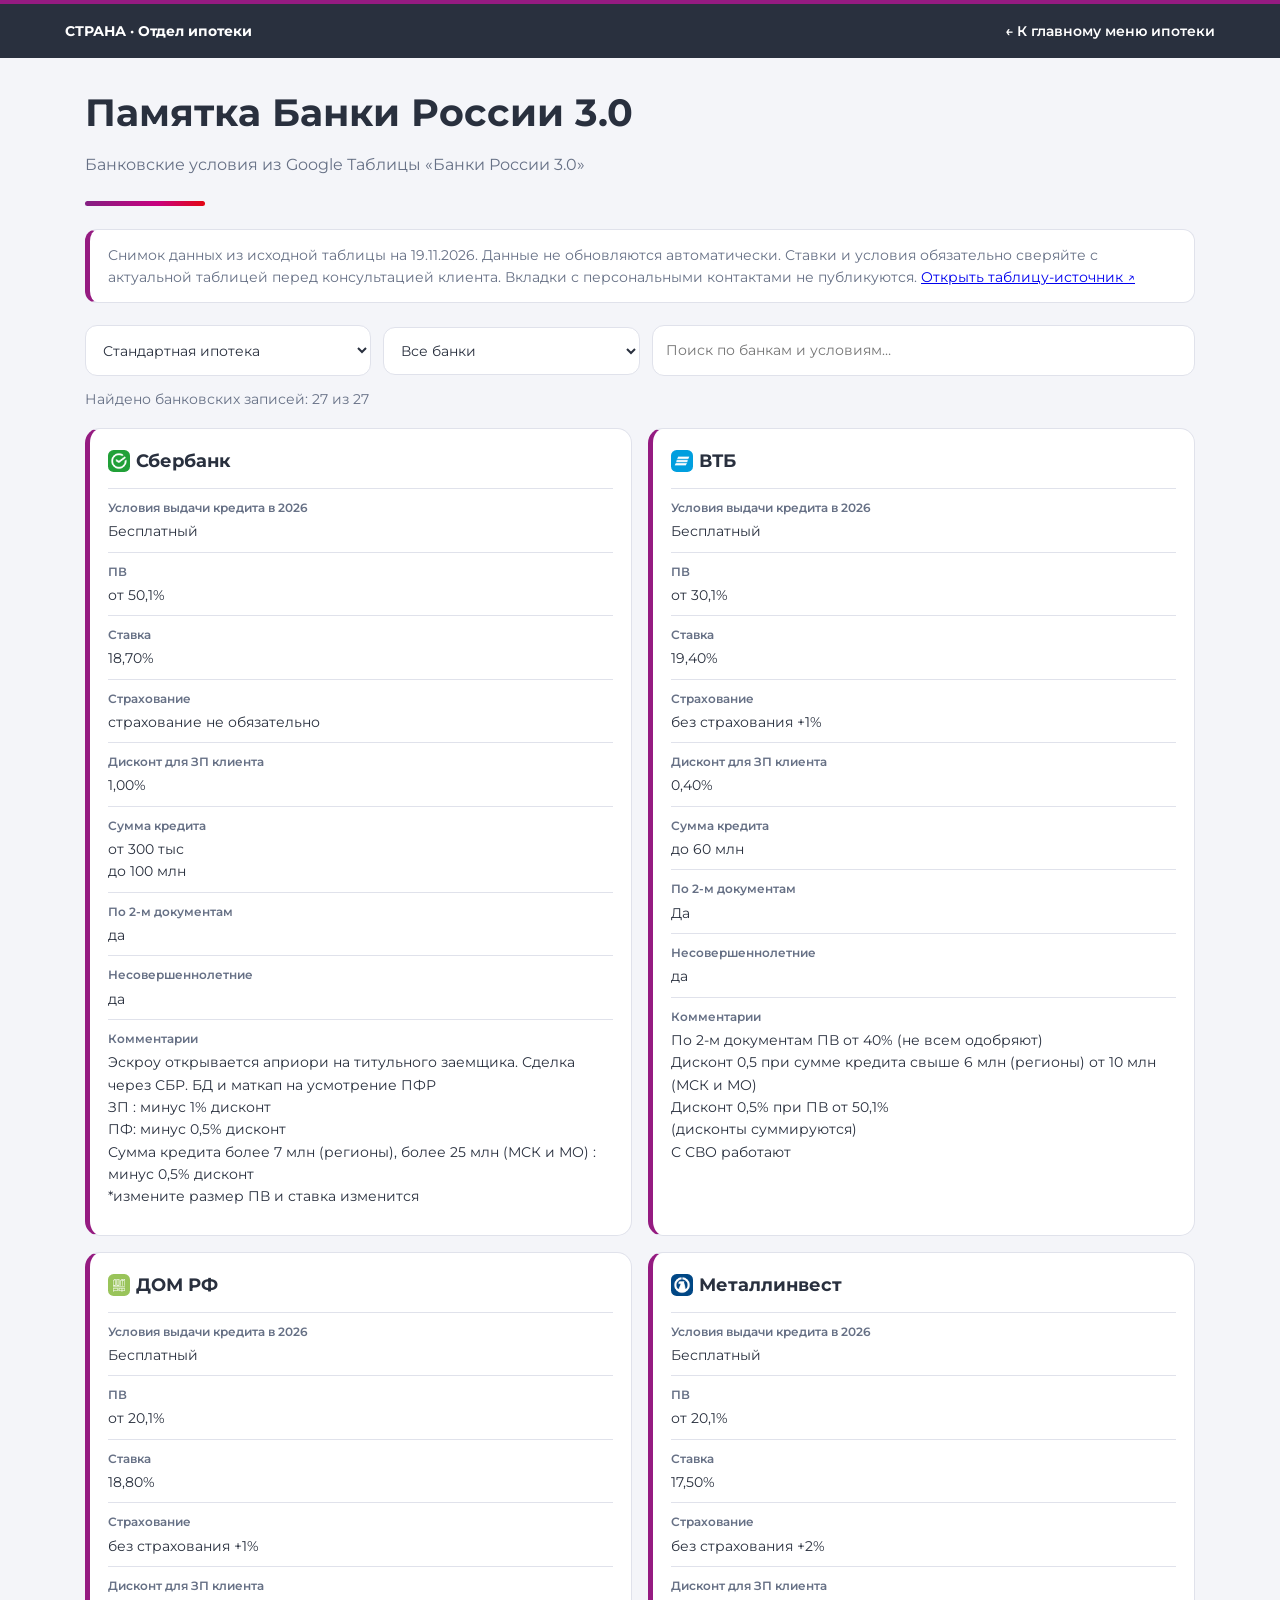
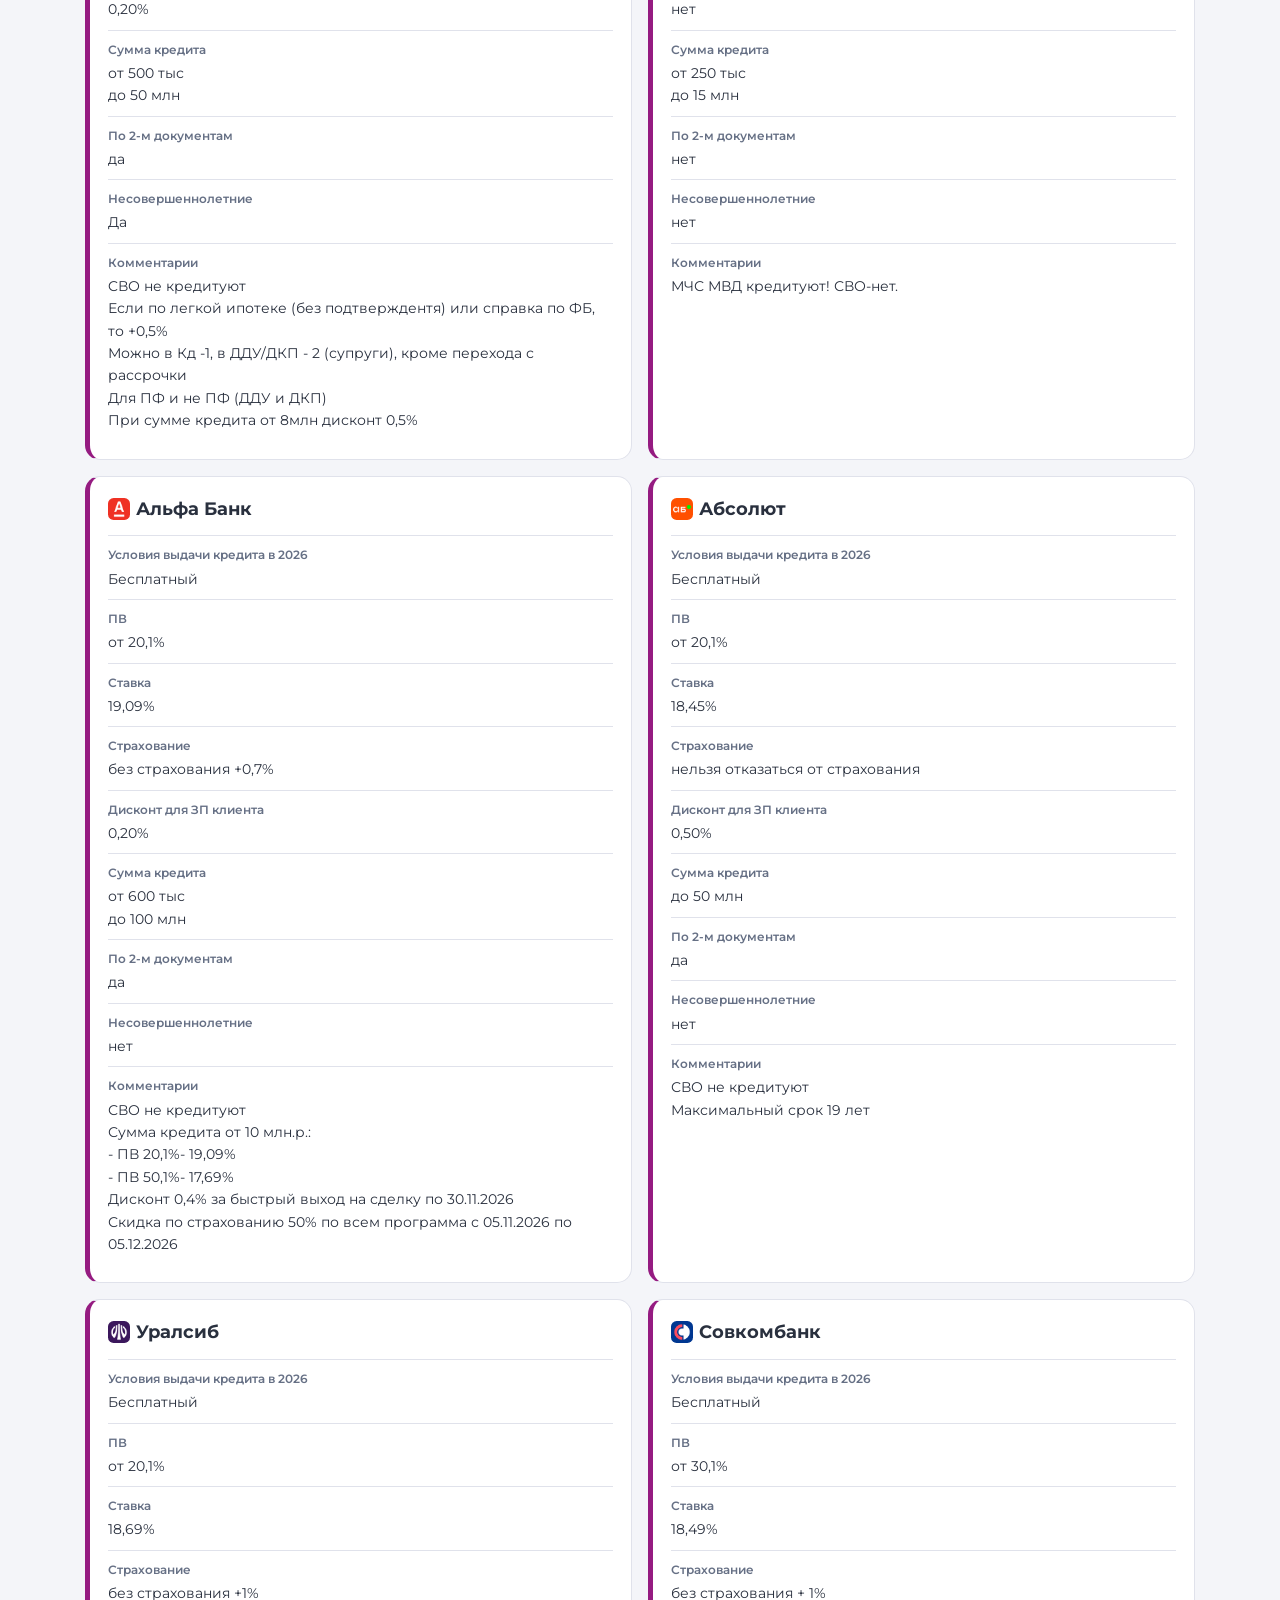
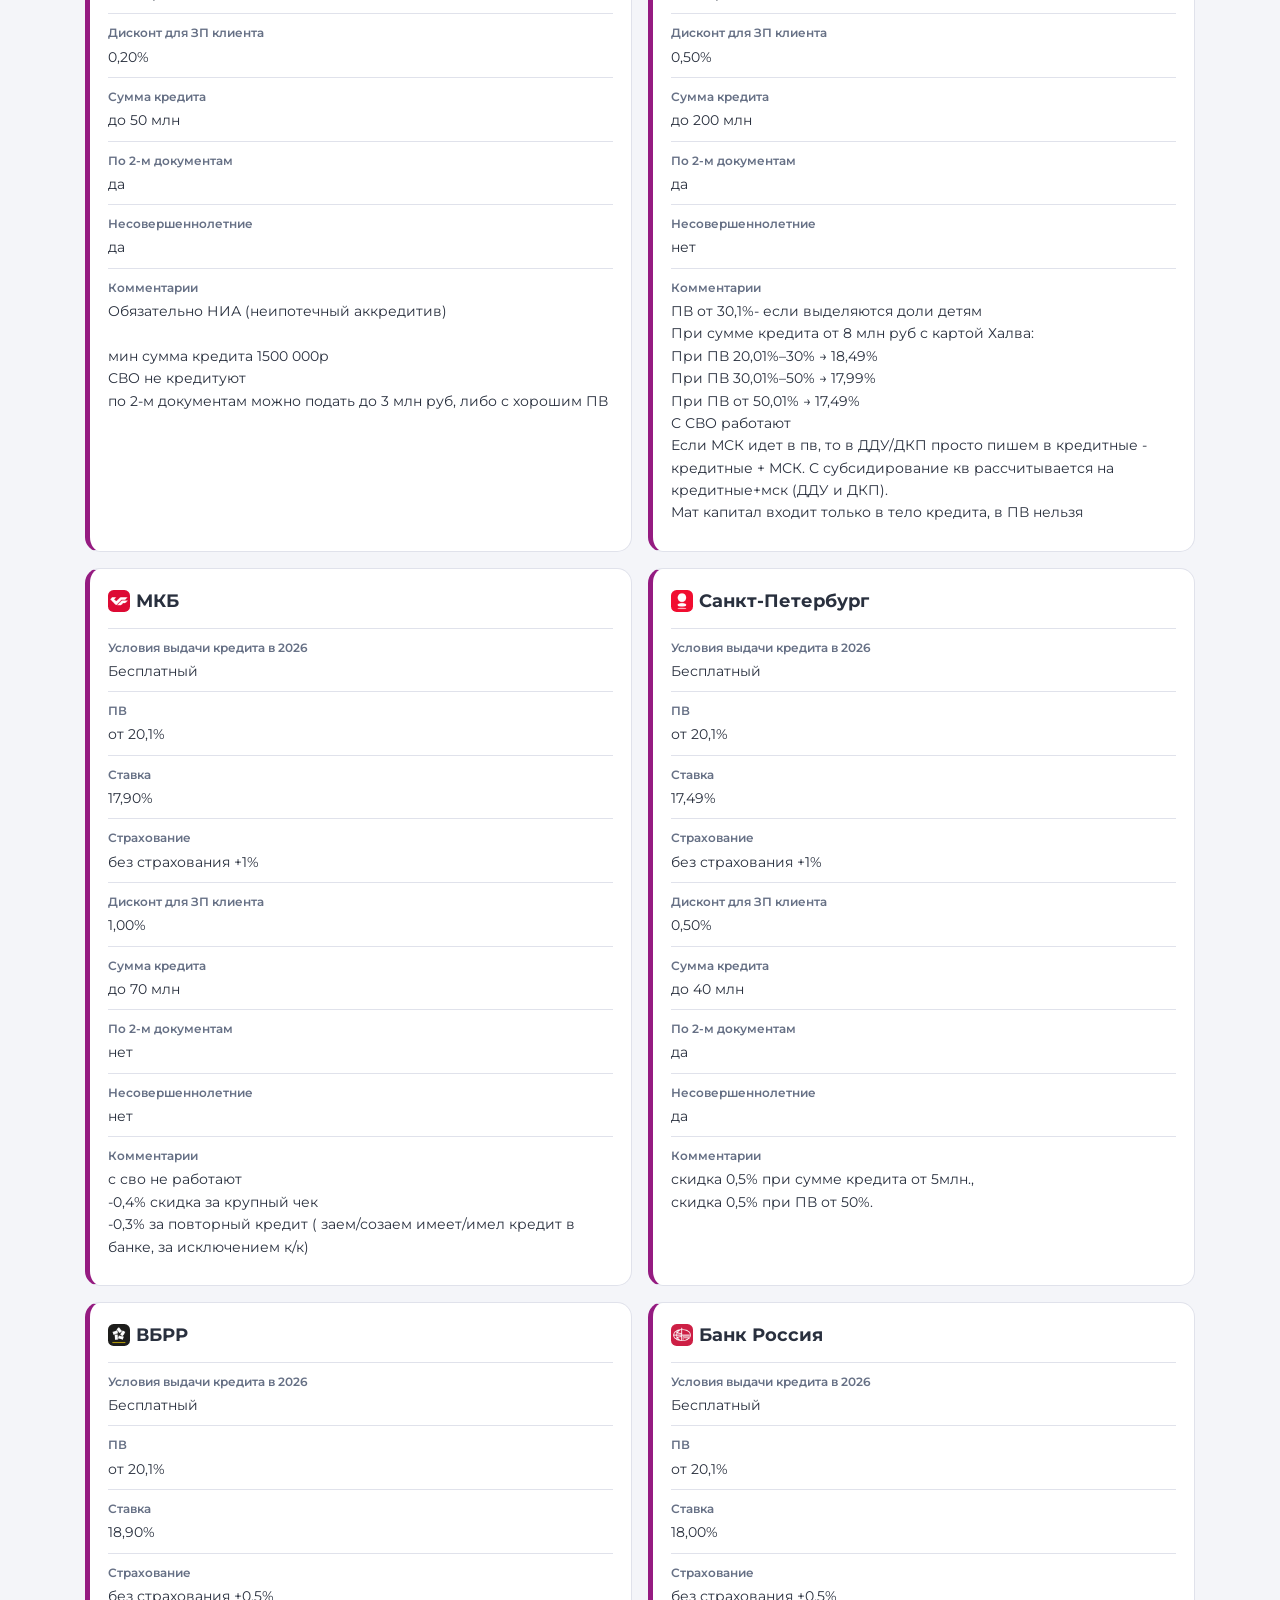
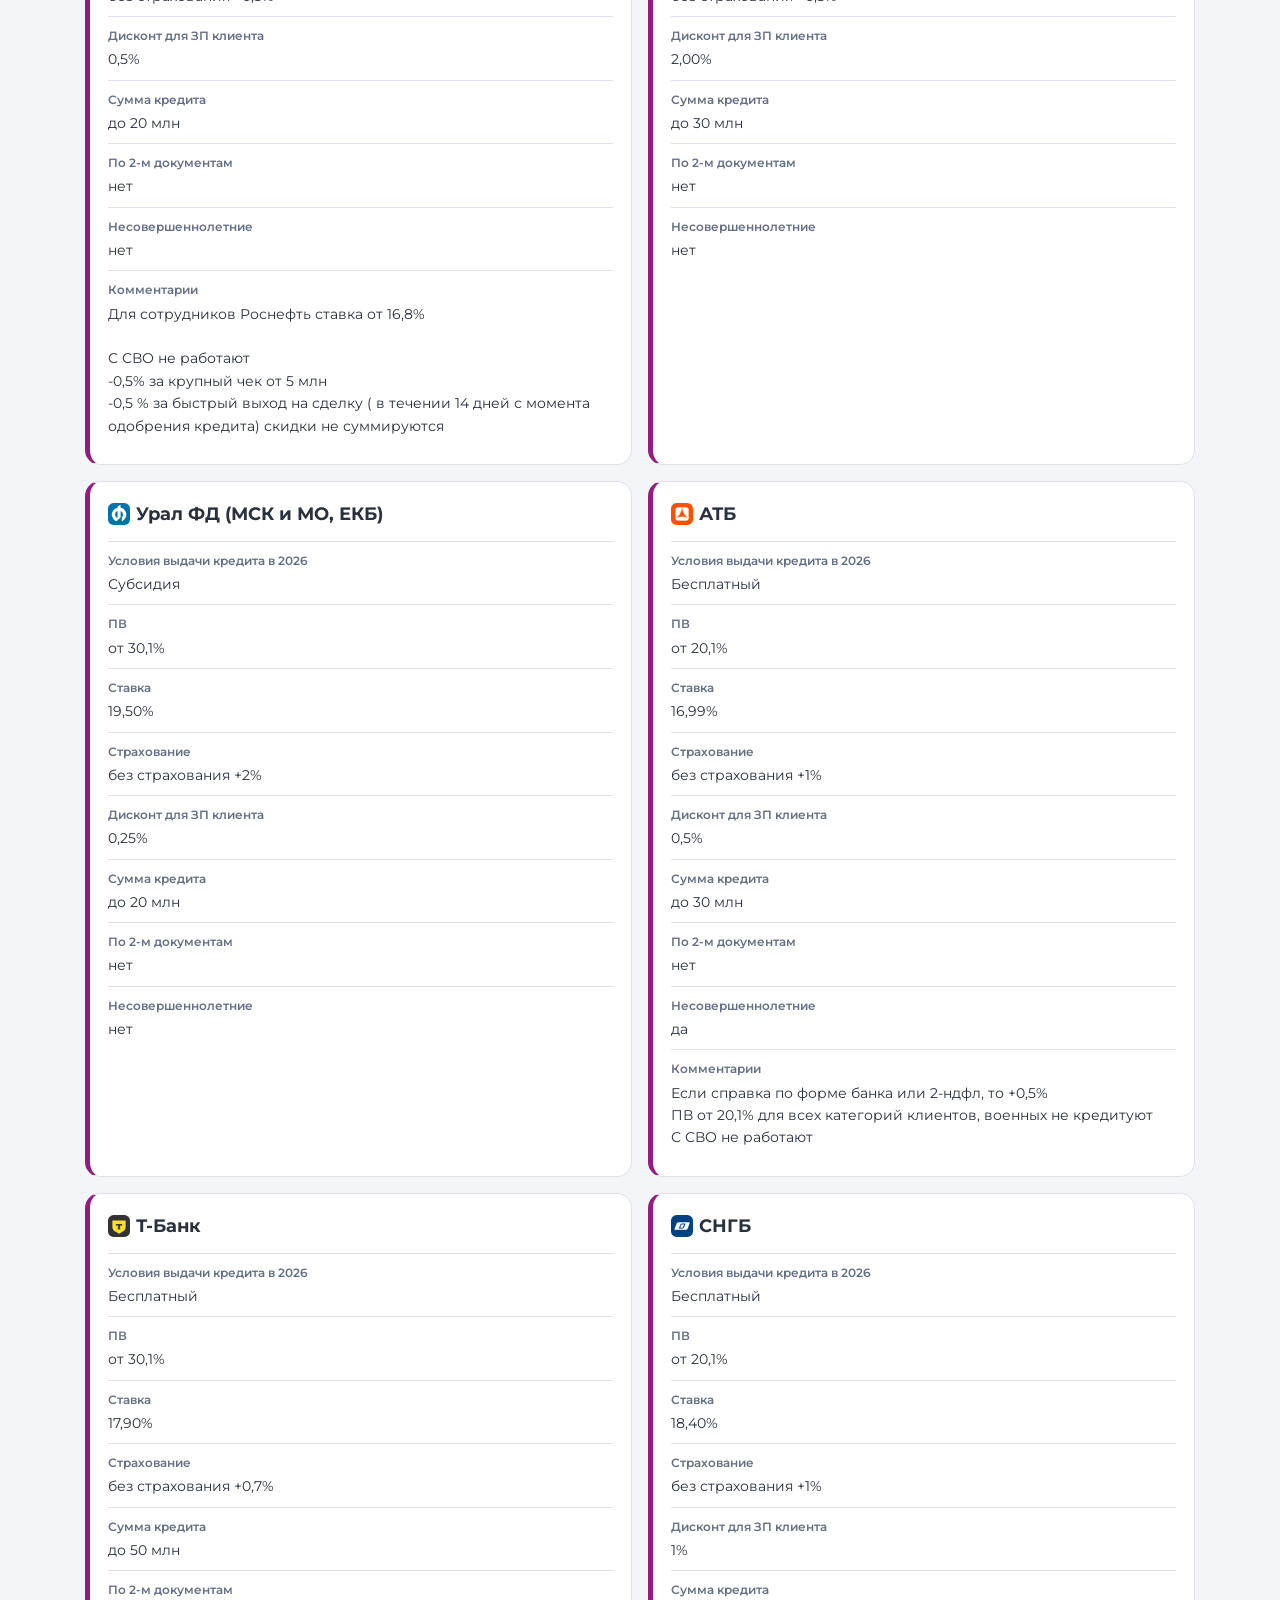
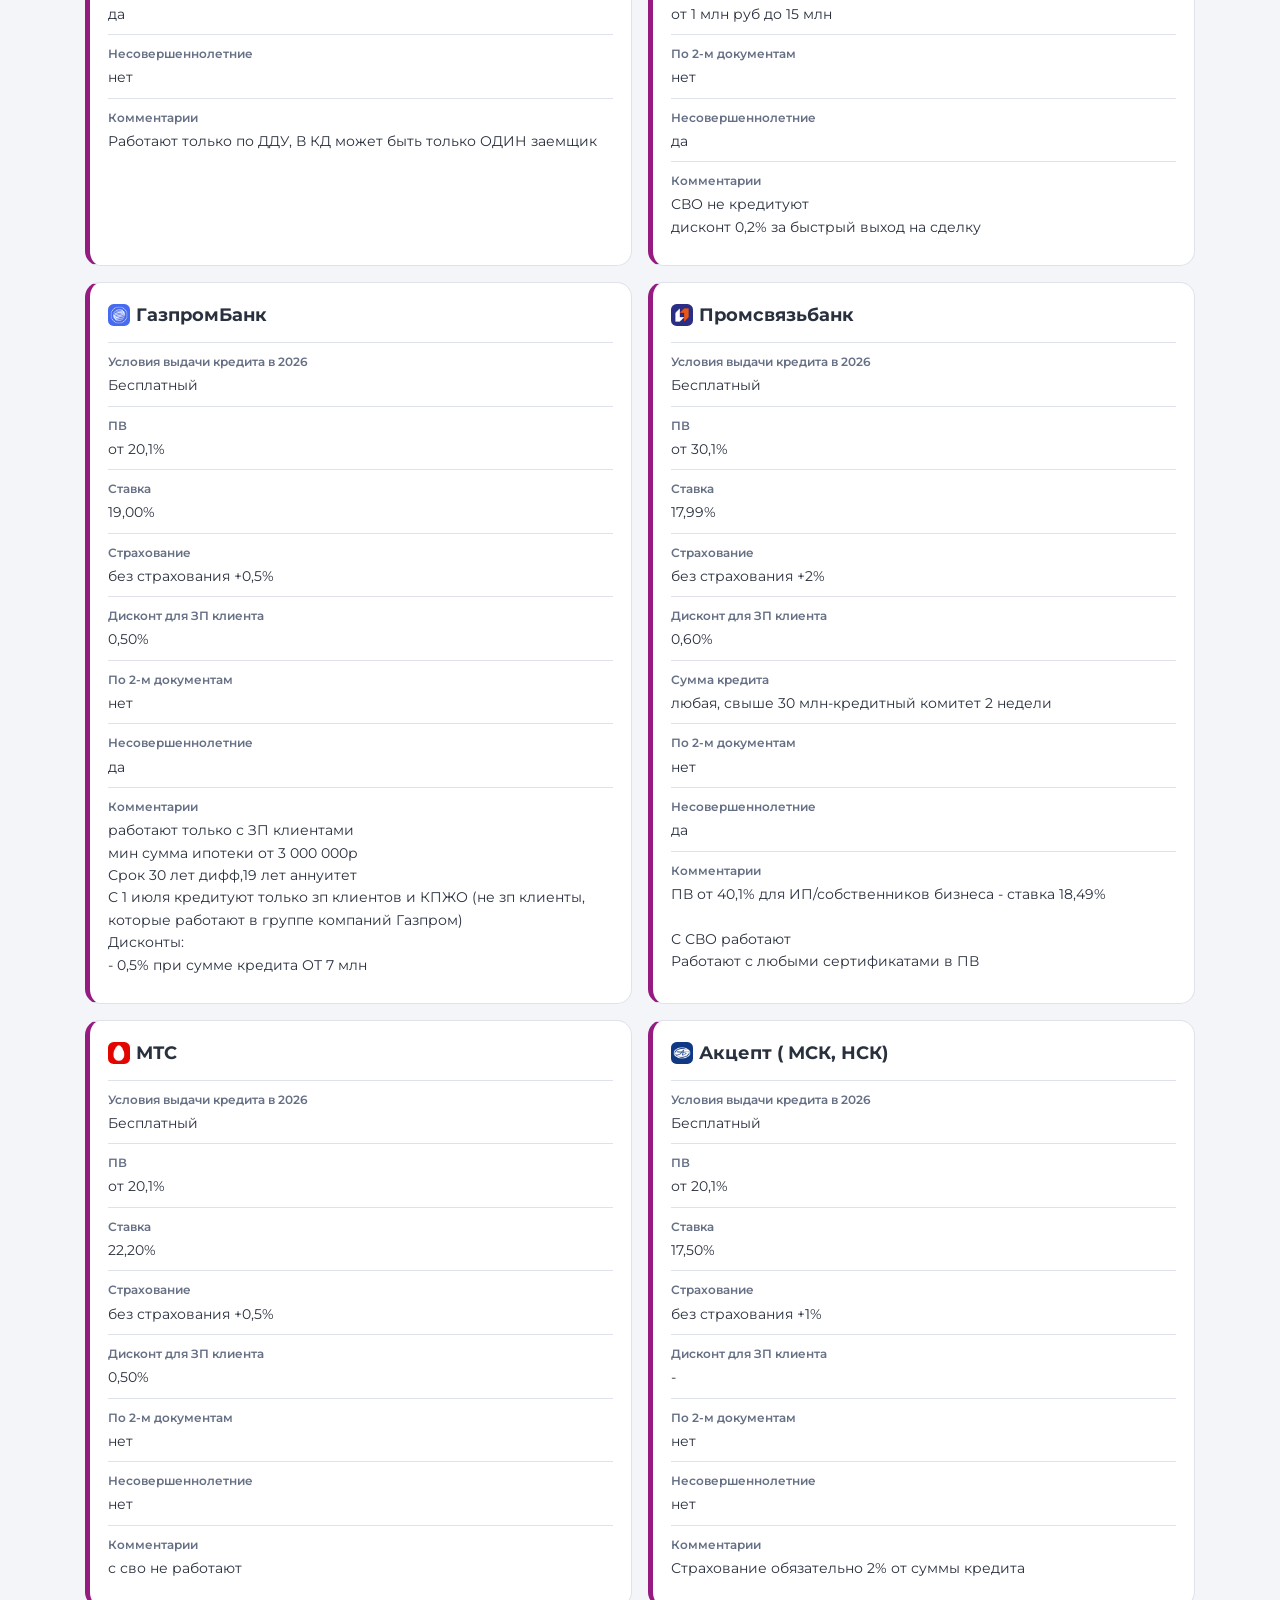
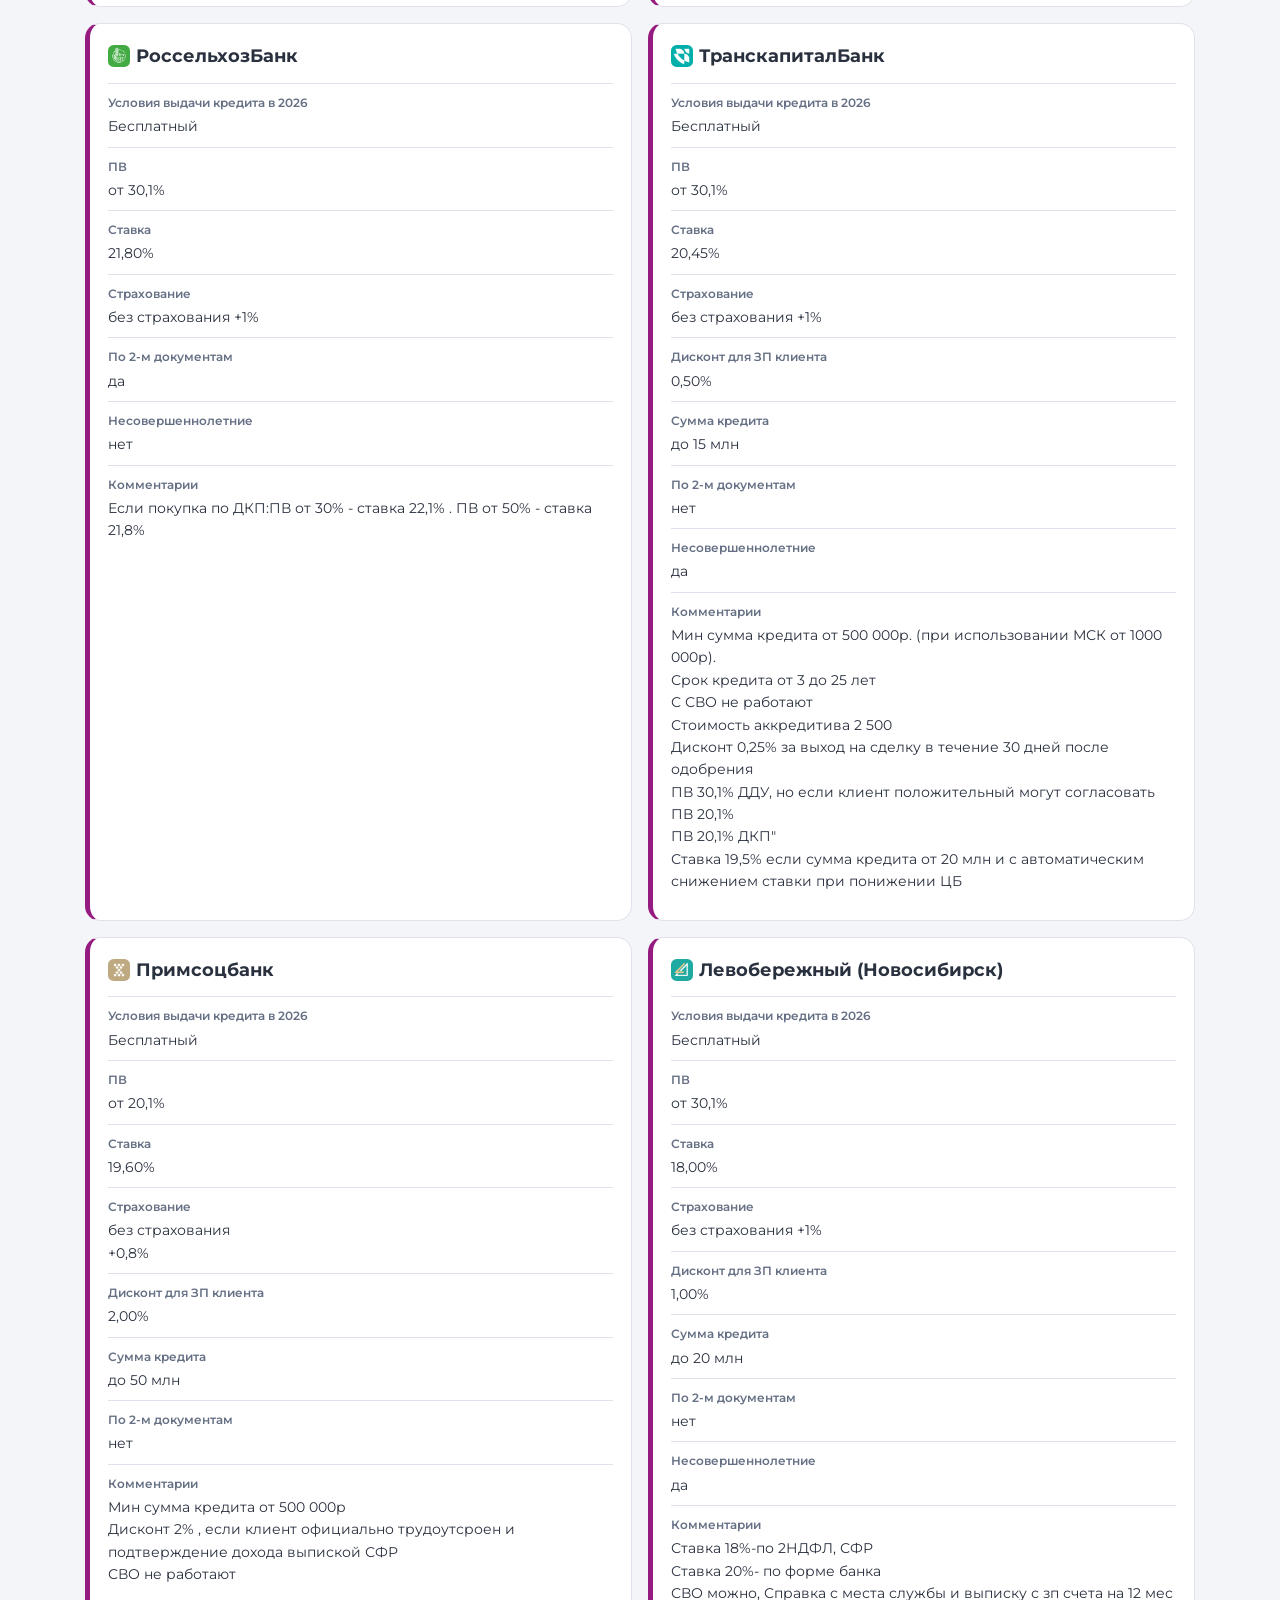
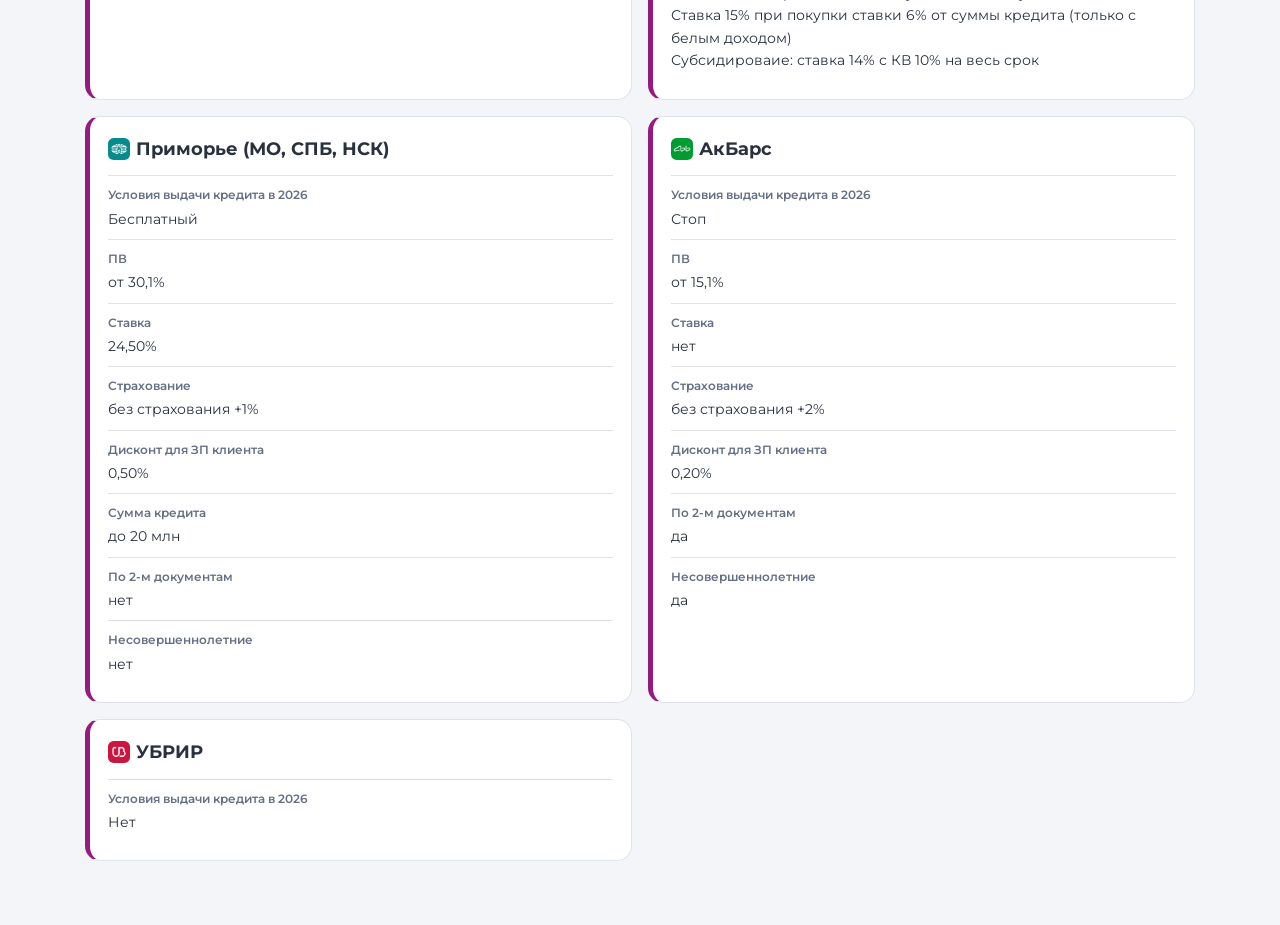
==== commit dfddd29b: "Убрать шесть банков из ипотечной памятки и фильтров" ====
--- a/banks-memo.html
+++ b/banks-memo.html
@@ -3,7 +3,7 @@
 
 .bank-filter{display:flex;align-items:center;flex:1;min-width:190px}
 </style><link rel="stylesheet" href="./bank-logos.css"></head><body><header><div class="headerinner"><strong>СТРАНА · Отдел ипотеки</strong><a href="./#home">← К главному меню ипотеки</a></div></header><main><h1>Памятка Банки России 3.0</h1><p class="lead">Банковские условия из Google Таблицы «Банки России 3.0»</p><div class="rule"></div><div class="notice">Снимок данных из исходной таблицы на 19.11.2026. Данные не обновляются автоматически. Ставки и условия обязательно сверяйте с актуальной таблицей перед консультацией клиента. Вкладки с персональными контактами не публикуются. <a href="https://docs.google.com/spreadsheets/d/1BIwMWMBAB7LR9MbR5qGrIXYbq_LdFshCPz1Q_l-Mqcs/edit" target="_blank" rel="noopener noreferrer">Открыть таблицу-источник ↗</a></div><div class="tools"><select id="section" aria-label="Ипотечная программа"></select><div class="bank-filter"><span id="bank-filter-logo" aria-hidden="true"></span><select id="bank" aria-label="Банк"></select></div><input id="query" type="search" placeholder="Поиск по банкам и условиям…" aria-label="Поиск по условиям"></div><div id="count" class="count" aria-live="polite"></div><div id="notes"></div><div id="cards" class="grid"></div></main><script src="./bank-logos.js"></script><script>
-const DATA=[{"title":"Общие условия","notes":["ПОРТРЕТ КЛИЕНТА","СОСТАВ СДЕЛКИ","УСЛОВИЯ ПРОВЕДЕНИЯ СДЕЛКИ ","ОСТАЛЬНЫЕ УСЛОВИЯ"],"records":[{"bank":"Сбербанк","values":[{"label":"Возраст","value":"18-75"},{"label":"Стаж последнее место/общий","value":"3мес/12мес"},{"label":"ИП (да/срок существования)","value":"да /12 мес"},{"label":"ИП Патент","value":"нет"},{"label":"Собственник бизнеса\nООО","value":"Как найм"},{"label":"Самозанятый","value":"да/от 4 мес"},{"label":"Справка по форме банка","value":"да, можно без ТК"},{"label":"Подтверждение трудовой занятости","value":"Нет"},{"label":"Пенсионер","value":"Да"},{"label":"Нерезидент","value":"да"},{"label":"Регистрация","value":"не обязательно"},{"label":"Созаемщики","value":"до 4-х чел, любое 3-е лицо"},{"label":"Исключение супругов","value":"согласие/брачник"},{"label":"Доли детям","value":"Да"},{"label":"Сделка по доверенности","value":"Да"},{"label":"Сделка онлайн","value":"Да"},{"label":"Отсрочка ПВ","value":"Да"},{"label":"Скоринг в день выдачи","value":"Да"},{"label":"Отлагательные","value":"нет"},{"label":"Мебель и ремонт в ДДУ","value":"Льготная: только через ДС, без рег-ции в РР\nСтандартная: можно, но лучше не прописывать"},{"label":"Сертификат \"Молодая семья\"","value":"Да"},{"label":"Нюансы банка","value":"Мораторий после отказа 1 мес; супруг один без супруги с МСК можно\nМин сумма кредита - 300 тр"},{"label":"Срок кредита","value":"1-30"}]},{"bank":"ВТБ","values":[{"label":"Возраст","value":"18-75"},{"label":"Стаж последнее место/общий","value":"3мес"},{"label":"ИП (да/срок существования)","value":"Да /3 мес"},{"label":"ИП Патент","value":"Да/6 мес"},{"label":"Собственник бизнеса\nООО","value":"Как найм"},{"label":"Самозанятый","value":"да/от 6 мес"},{"label":"Справка по форме банка","value":"да, можно без ТК"},{"label":"Подтверждение трудовой занятости","value":"Нет"},{"label":"Пенсионер","value":"Да"},{"label":"Нерезидент","value":"Да"},{"label":"Регистрация","value":"не обязательно"},{"label":"Созаемщики","value":"Супруги; Член семьи с участием доходом или без него: родители, братья, сестры, дети;\n3-е лицо всегда участвует доходом."},{"label":"Исключение супругов","value":"согласие/брачник"},{"label":"Доли детям","value":"Да"},{"label":"Сделка по доверенности","value":"Да"},{"label":"Сделка онлайн","value":"Да"},{"label":"Отсрочка ПВ","value":"Да, до 45 календарных дней: по любой программе"},{"label":"Скоринг в день выдачи","value":"Да"},{"label":"Отлагательные","value":"Да"},{"label":"Мебель и ремонт в ДДУ","value":"Льготная: только через ДС, банк не должен видеть ремонт и мебель\nСтанадртная: мебель, ремонт возможно"},{"label":"Сертификат \"Молодая семья\"","value":"Да"},{"label":"Нюансы банка","value":"При досрочном гашении  средствами МСК есть выбор: уменьшить еж.платеж или сократить срок\nСрок решения действует 3 мес."},{"label":"Срок кредита","value":"1-30"}]},{"bank":"ДОМ РФ","values":[{"label":"Возраст","value":"21-75"},{"label":"Стаж последнее место/общий","value":"НАЙМ и ИП можно от 3мес"},{"label":"ИП (да/срок существования)","value":"Да/12 мес"},{"label":"ИП Патент","value":"Да"},{"label":"Собственник бизнеса\nООО","value":"Как найм"},{"label":"Самозанятый","value":"Да\n(учитывается сумма дохода по анкете)"},{"label":"Справка по форме банка","value":"да - клиент должен работать там официально"},{"label":"Подтверждение трудовой занятости","value":"Да через Госуслуги"},{"label":"Пенсионер","value":"Да"},{"label":"Нерезидент","value":"Нет"},{"label":"Регистрация","value":"Да, работают с временной"},{"label":"Созаемщики","value":"Супруг не обязательно.  \nМожно: родственники и гр супруги"},{"label":"Исключение супругов","value":"Нотариальное согласие не требуется"},{"label":"Доли детям","value":"Да"},{"label":"Сделка по доверенности","value":"Нет"},{"label":"Сделка онлайн","value":"Да"},{"label":"Отсрочка ПВ","value":"нет"},{"label":"Скоринг в день выдачи","value":"Нет"},{"label":"Отлагательные","value":"нет"},{"label":"Мебель и ремонт в ДДУ","value":"Ремонт можно, мебель нет"},{"label":"Сертификат \"Молодая семья\"","value":"Да"},{"label":"Нюансы банка","value":"При досрочном гашении  средствами МСК есть выбор: уменьшить еж.платеж или сократить срок\nС МЧС НЕ РАБОТАЮТ ДАЖЕ ПО 2НДФЛ.\nПроводят сделки после 45 лет со старым паспортом в течение 30 дней."},{"label":"Срок кредита","value":"3-30"}]},{"bank":"Альфа Банк","values":[{"label":"Возраст","value":"21-75"},{"label":"Стаж последнее место/общий","value":"4мес/12мес"},{"label":"ИП (да/срок существования)","value":"Да /1,5 года"},{"label":"ИП Патент","value":"Нет"},{"label":"Собственник бизнеса\nООО","value":"Как найм"},{"label":"Самозанятый","value":"Да/4 мес"},{"label":"Справка по форме банка","value":"да, можно без ТК"},{"label":"Подтверждение трудовой занятости","value":"Нет"},{"label":"Пенсионер","value":"Да"},{"label":"Нерезидент","value":"Нет"},{"label":"Регистрация","value":"не обязательно"},{"label":"Созаемщики","value":"По стандарту может бытьлюбое 3-е  лицо, обязательно с доходом"},{"label":"Исключение супругов","value":"Нотариальное согласие либо брачный договор"},{"label":"Доли детям","value":"Да"},{"label":"Сделка по доверенности","value":"Нет"},{"label":"Сделка онлайн","value":"Да"},{"label":"Отсрочка ПВ","value":"Да, 21 день по СИ, Айти\n60 дней по Стандарту"},{"label":"Скоринг в день выдачи","value":"Нет"},{"label":"Отлагательные","value":"Да"},{"label":"Мебель и ремонт в ДДУ","value":"Нет"},{"label":"Сертификат \"Молодая семья\"","value":"Нет \nТолько ЧДП"},{"label":"Нюансы банка","value":"Для подачи заявки нужен паспорт, снилс , а справка о доходах - понадобится к сделке. СВО не кредитуют \nСрок решения 2 месяца"},{"label":"Срок кредита","value":"3-30"}]},{"bank":"Металлинвестбанк","values":[{"label":"Возраст","value":"18-70"},{"label":"Стаж последнее место/общий","value":"3мес/6мес"},{"label":"ИП (да/срок существования)","value":"Да /12 мес"},{"label":"ИП Патент","value":"Да"},{"label":"Собственник бизнеса\nООО","value":"Док-ты по бизнесу"},{"label":"Самозанятый","value":"Да"},{"label":"Справка по форме банка","value":"нет"},{"label":"Подтверждение трудовой занятости","value":"Да"},{"label":"Пенсионер","value":"Да"},{"label":"Нерезидент","value":"Нет"},{"label":"Регистрация","value":"Да"},{"label":"Созаемщики","value":"Любое 3-е лицо. По СИ только родственники."},{"label":"Исключение супругов","value":"нотариальное согласие/ брачный договор"},{"label":"Доли детям","value":"Нет"},{"label":"Сделка по доверенности","value":"Нет"},{"label":"Сделка онлайн","value":"Нет"},{"label":"Отсрочка ПВ","value":"Да, до 30 дней Выдача кредита после госрегистрации"},{"label":"Скоринг в день выдачи","value":"Да"},{"label":"Отлагательные","value":"Да"},{"label":"Мебель и ремонт в ДДУ","value":"СИ:Ремонт -да \nМебель -  нет\nСтандарт: Ремонт, мебель\nДС после раскрытия аккредитива"},{"label":"Сертификат \"Молодая семья\"","value":"Нет \nТолько ЧДП"},{"label":"Нюансы банка","value":"Андерайтеры всегда звонят.\nДокументы от сдачи квартиры в аренду: 3-ндфл"},{"label":"Срок кредита","value":"1-30"}]},{"bank":"Промсвязьбанк","values":[{"label":"Возраст","value":"21-70"},{"label":"Стаж последнее место/общий","value":"4мес/12мес"},{"label":"ИП (да/срок существования)","value":"Да /2 года"},{"label":"ИП Патент","value":"Нет"},{"label":"Собственник бизнеса\nООО","value":"Да /2 года"},{"label":"Самозанятый","value":"Нет"},{"label":"Справка по форме банка","value":"Справка по форме банка+ ТК"},{"label":"Подтверждение трудовой занятости","value":"doc@psbank.ru"},{"label":"Пенсионер","value":"Да"},{"label":"Нерезидент","value":"Нет"},{"label":"Регистрация","value":"не обязательно"},{"label":"Созаемщики","value":"До 4-х человек. Любое 3-е лицо, по любой программе. Если МСК в ПВ, то собственность  только на владельца сертификата или родителей ребенка."},{"label":"Исключение супругов","value":"нотариальное согласие/ брачный договор сделку."},{"label":"Доли детям","value":"Да"},{"label":"Сделка по доверенности","value":"нет"},{"label":"Сделка онлайн","value":"Нет"},{"label":"Отсрочка ПВ","value":"Да\nПо СИ можно с отсрочкой до 60 дней,  но выдача кредита будет только поступления ПВ\nПо Стандартной - 90 дней,  выдача кредита сразу,   условие использования аккредитива-регистрация+ выписка с эскроу счета по наличию ПВ"},{"label":"Скоринг в день выдачи","value":"Нет"},{"label":"Отлагательные","value":"Нет"},{"label":"Мебель и ремонт в ДДУ","value":"Только ремонт по всем програмамм"},{"label":"Сертификат \"Молодая семья\"","value":"Да"},{"label":"Нюансы банка","value":"Срок действия одобрения 2 мес"},{"label":"Срок кредита","value":"3-30"}]},{"bank":"Абсолют Банк","values":[{"label":"Возраст","value":"21-70"},{"label":"Стаж последнее место/общий","value":"3мес/12мес"},{"label":"ИП (да/срок существования)","value":"Да /12 мес"},{"label":"ИП Патент","value":"Да"},{"label":"Собственник бизнеса\nООО","value":"Как найм"},{"label":"Самозанятый","value":"Да/6 мес"},{"label":"Справка по форме банка","value":"Да"},{"label":"Подтверждение трудовой занятости","value":"ТК либо ТД обязательно при стаже на последнем месте меньше 12 мес"},{"label":"Пенсионер","value":"Да"},{"label":"Нерезидент","value":"Нет"},{"label":"Регистрация","value":"на рассмотрение заявки нужна : постоянная или временная\nНа сделку - необязательна"},{"label":"Созаемщики","value":"Любое 3-е лицо"},{"label":"Исключение супругов","value":"нотариальное согласие/ брачный договор"},{"label":"Доли детям","value":"Нет"},{"label":"Сделка по доверенности","value":"Нет"},{"label":"Сделка онлайн","value":"Да"},{"label":"Отсрочка ПВ","value":"До 120 дней + возможна пролонгация"},{"label":"Скоринг в день выдачи","value":"Да"},{"label":"Отлагательные","value":"Да"},{"label":"Мебель и ремонт в ДДУ","value":"Можно, если общая сумма без разделения\nДелим конкретно на ремонт-нет"},{"label":"Сертификат \"Молодая семья\"","value":"Да"},{"label":"Нюансы банка","value":"По пфр не работают (сам банк не выгружает)\nДокументы от сдачи квартиры в аренду: ЕГРН, выписка по расчетному счету\nОдобрение 60 дней действует"},{"label":"Срок кредита","value":"до 22,5"}]},{"bank":"Уралсиб","values":[{"label":"Возраст","value":"21-70"},{"label":"Стаж последнее место/общий","value":"3мес"},{"label":"ИП (да/срок существования)","value":"Да /12 мес"},{"label":"ИП Патент","value":"Да/12 мес"},{"label":"Собственник бизнеса\nООО","value":"Док-ты по бизнесу"},{"label":"Самозанятый","value":"Да/6 мес"},{"label":"Справка по форме банка","value":"да,  до 6 млн без ТК. свыше 6 млн ТК обязательно"},{"label":"Подтверждение трудовой занятости","value":"pfr@uralsib.ru"},{"label":"Пенсионер","value":"Да"},{"label":"Нерезидент","value":"Нет"},{"label":"Регистрация","value":"Да, работают с временной"},{"label":"Созаемщики","value":"Только родственники"},{"label":"Исключение супругов","value":"нотариальное согласие/ брачный договор"},{"label":"Доли детям","value":"Да"},{"label":"Сделка по доверенности","value":"Нет"},{"label":"Сделка онлайн","value":"Да"},{"label":"Отсрочка ПВ","value":"нет"},{"label":"Скоринг в день выдачи","value":"Да"},{"label":"Отлагательные","value":"Да"},{"label":"Мебель и ремонт в ДДУ","value":"Ремонт -да\nМебель-нет"},{"label":"Сертификат \"Молодая семья\"","value":"Да"},{"label":"Нюансы банка","value":"Кредитная история за последние 2 года\r\nОдобрение действует 2 мес."},{"label":"Срок кредита","value":"3-30"}]},{"bank":"Совкомбанк","values":[{"label":"Возраст","value":"20-85"},{"label":"Стаж последнее место/общий","value":"3мес/12мес"},{"label":"ИП (да/срок существования)","value":"Да /12 мес"},{"label":"ИП Патент","value":"Да"},{"label":"Собственник бизнеса\nООО","value":"Док-ты по бизнесу"},{"label":"Самозанятый","value":"Да/3 мес"},{"label":"Справка по форме банка","value":"да, ТК обязательно. Но вместо справки лучше сделать выписку по счету за 12 мес."},{"label":"Подтверждение трудовой занятости","value":"Нет"},{"label":"Пенсионер","value":"Да"},{"label":"Нерезидент","value":"Нет"},{"label":"Регистрация","value":"не обязательно"},{"label":"Созаемщики","value":"Любое 3-е лицо"},{"label":"Исключение супругов","value":"нотариальное согласие/ брачный договор сделку."},{"label":"Доли детям","value":"да"},{"label":"Сделка по доверенности","value":"Нет"},{"label":"Сделка онлайн","value":"Нет"},{"label":"Отсрочка ПВ","value":"Да, до 30 дней"},{"label":"Скоринг в день выдачи","value":"Нет"},{"label":"Отлагательные","value":"Да"},{"label":"Мебель и ремонт в ДДУ","value":"Стандарт - можно ремонт в ДДУ\nпо гос.пр.-нельзя"},{"label":"Сертификат \"Молодая семья\"","value":"Нет"},{"label":"Нюансы банка","value":"Возможно предоставить документы для усиления заявки."},{"label":"Срок кредита","value":"3-30"}]},{"bank":"МКБ","values":[{"label":"Возраст","value":"18-75"},{"label":"Стаж последнее место/общий","value":"1мес/12мес"},{"label":"ИП (да/срок существования)","value":"Да /12 мес"},{"label":"ИП Патент","value":"Да"},{"label":"Собственник бизнеса\nООО","value":"Док-ты по бизнесу"},{"label":"Самозанятый","value":"Да/6 мес"},{"label":"Справка по форме банка","value":"нет"},{"label":"Пенсионер","value":"Да"},{"label":"Нерезидент","value":"Да"},{"label":"Регистрация","value":"не обязательно"},{"label":"Созаемщики","value":"Любое 3-е лицо"},{"label":"Исключение супругов","value":"нотариальное согласие"},{"label":"Доли детям","value":"Да"},{"label":"Сделка по доверенности","value":"Нет"},{"label":"Сделка онлайн","value":"Да"},{"label":"Отсрочка ПВ","value":"Нет"},{"label":"Скоринг в день выдачи","value":"Да"},{"label":"Отлагательные","value":"Да"},{"label":"Мебель и ремонт в ДДУ","value":"Да"},{"label":"Сертификат \"Молодая семья\"","value":"Нет"},{"label":"Нюансы банка","value":"Ипотечные центры:\nМосква; Санкт-Петербург; Екатеринбург, Тюмень"},{"label":"Срок кредита","value":"1-30"}]},{"bank":"Банк Санкт-Петербург (МСК, МО, НСК)","values":[{"label":"Возраст","value":"18-75"},{"label":"Стаж последнее место/общий","value":"4мес/12мес"},{"label":"ИП (да/срок существования)","value":"Да /12 мес"},{"label":"ИП Патент","value":"Нет"},{"label":"Собственник бизнеса\nООО","value":"Как найм"},{"label":"Самозанятый","value":"Да/12 мес"},{"label":"Справка по форме банка","value":"да, можно без ТК"},{"label":"Пенсионер","value":"да"},{"label":"Нерезидент","value":"нет"},{"label":"Регистрация","value":"Да"},{"label":"Созаемщики","value":"Любое 3-е лицо"},{"label":"Исключение супругов","value":"Брачный контракт/ нотариальное согласие"},{"label":"Доли детям","value":"Да"},{"label":"Сделка по доверенности","value":"Нет"},{"label":"Сделка онлайн","value":"Нет"},{"label":"Отсрочка ПВ","value":"нет"},{"label":"Отлагательные","value":"Да"},{"label":"Мебель и ремонт в ДДУ","value":"Нет"},{"label":"Нюансы банка","value":"-"},{"label":"Срок кредита","value":"1-30"}]},{"bank":"РоссельхозБанк","values":[{"label":"Возраст","value":"21-65"},{"label":"Стаж последнее место/общий","value":"3мес/12мес"},{"label":"ИП (да/срок существования)","value":"Да /12 мес"},{"label":"ИП Патент","value":"Нет"},{"label":"Собственник бизнеса\nООО","value":"Да, как найм"},{"label":"Самозанятый","value":"нет"},{"label":"Справка по форме банка","value":"нет"},{"label":"Пенсионер","value":"Да"},{"label":"Нерезидент","value":"Нет"},{"label":"Регистрация","value":"Да"},{"label":"Созаемщики","value":"Супруги  автоматически созаемщики. Созаемщик:не более 3-х физических лиц, в том числе любое 3-е лицо."},{"label":"Исключение супругов","value":"Брачный договор"},{"label":"Доли детям","value":"Нет"},{"label":"Сделка по доверенности","value":"Нет"},{"label":"Сделка онлайн","value":"Нет"},{"label":"Отсрочка ПВ","value":"Нет"},{"label":"Скоринг в день выдачи","value":"Да"},{"label":"Отлагательные","value":"Нет"},{"label":"Мебель и ремонт в ДДУ","value":"Нет"},{"label":"Сертификат \"Молодая семья\"","value":"Да"},{"label":"Нюансы банка","value":"-"},{"label":"Срок кредита","value":"5-30"}]},{"bank":"ВБРР\nОбязательно нужен военный билет до 30 лет","values":[{"label":"Возраст","value":"21-70"},{"label":"Стаж последнее место/общий","value":"3 мес/12мес"},{"label":"ИП (да/срок существования)","value":"нет"},{"label":"ИП Патент","value":"Нет"},{"label":"Собственник бизнеса\nООО","value":"Нет"},{"label":"Самозанятый","value":"Нет"},{"label":"Справка по форме банка","value":"нет"},{"label":"Пенсионер","value":"Да"},{"label":"Нерезидент","value":"Нет"},{"label":"Регистрация","value":"Да, работают с временной"},{"label":"Созаемщики","value":"Кроме супруги нужен контакт 3-го лица и номер его телефона."},{"label":"Исключение супругов","value":"Брачный договор/ нотариальное согласие"},{"label":"Доли детям","value":"Нет"},{"label":"Сделка по доверенности","value":"Нет"},{"label":"Сделка онлайн","value":"Нет"},{"label":"Отсрочка ПВ","value":"Да\nдо 30 дней по любой программе\nЕсли МСК в ПВ- НЕТ"},{"label":"Скоринг в день выдачи","value":"Да"},{"label":"Отлагательные","value":"Да"},{"label":"Мебель и ремонт в ДДУ","value":"Льготная - в ДДУ нельзя прописывать ремонт и мебель, по доп соглашению можно( банку не показываем) \nСтандартная - ремонт можно с отделкой whitebox, остальное через ДС ( банку не показываем)"},{"label":"Сертификат \"Молодая семья\"","value":"Да"},{"label":"Нюансы банка","value":"ПВ после гос.регистрации (Подтверждение: выписка с эскроу, главное условие: в пв не должно быть мск)"},{"label":"Срок кредита","value":"до 30"}]},{"bank":"Банк Россия","values":[{"label":"Возраст","value":"21-75"},{"label":"Стаж последнее место/общий","value":"3мес/12мес"},{"label":"ИП (да/срок существования)","value":"Да/12 мес"},{"label":"ИП Патент","value":"Нет"},{"label":"Самозанятый","value":"Да/12 мес"},{"label":"Справка по форме банка","value":"да"},{"label":"Пенсионер","value":"Да"},{"label":"Нерезидент","value":"Нет"},{"label":"Регистрация","value":"Да"},{"label":"Созаемщики","value":"Только близкие родственники (мама, папа, дети, сестра,брат)"},{"label":"Исключение супругов","value":"ТОЛЬКО БРАЧНЫЙ ДОГОВОР\nЕсли МСК ,то супруга / супруг - обязательно в сделке"},{"label":"Доли детям","value":"Нет"},{"label":"Сделка по доверенности","value":"Нет"},{"label":"Сделка онлайн","value":"Да"},{"label":"Отсрочка ПВ","value":"Да"},{"label":"Скоринг в день выдачи","value":"Нет"},{"label":"Отлагательные","value":"Да"},{"label":"Мебель и ремонт в ДДУ","value":"только отделка без кухни"},{"label":"Сертификат \"Молодая семья\"","value":"Нет"},{"label":"Нюансы банка","value":"Заявка подается, приходит одобрение, затем клиент оформляет зп проект в банке, пв уменьшается в моменте"},{"label":"Срок кредита","value":"1-30"}]},{"bank":"Урал ФД (МСК и МО, ЕКБ)","values":[{"label":"Возраст","value":"21-70"},{"label":"Стаж последнее место/общий","value":"3мес"},{"label":"ИП (да/срок существования)","value":"Да /12 мес"},{"label":"ИП Патент","value":"Да"},{"label":"Самозанятый","value":"Да/12 мес"},{"label":"Справка по форме банка","value":"нет"},{"label":"Пенсионер","value":"Да"},{"label":"Нерезидент","value":"Нет"},{"label":"Регистрация","value":"Да"},{"label":"Созаемщики","value":"Любое 3-е лицо"},{"label":"Исключение супругов","value":"Брачный контракт/ нотариальное согласие"},{"label":"Доли детям","value":"Нет"},{"label":"Сделка по доверенности","value":"Нет"},{"label":"Сделка онлайн","value":"Нет"},{"label":"Отсрочка ПВ","value":"Да, до 120 дней по любой программе"},{"label":"Скоринг в день выдачи","value":"Нет"},{"label":"Отлагательные","value":"Да"},{"label":"Мебель и ремонт в ДДУ","value":"Нет"},{"label":"Сертификат \"Молодая семья\"","value":"Нет"},{"label":"Нюансы банка","value":"Мультирешение: клиент в одно обращение получает одобрение по потребительскому кредиту (для ПВ) и ипотеке"},{"label":"Срок кредита","value":"до 30"}]},{"bank":"ГазпромБанк","values":[{"label":"Возраст","value":"20-70"},{"label":"Стаж последнее место/общий","value":"3мес"},{"label":"ИП (да/срок существования)","value":"нет"},{"label":"ИП Патент","value":"Нет"},{"label":"Собственник бизнеса\nООО","value":"Как найм"},{"label":"Самозанятый","value":"Нет"},{"label":"Справка по форме банка","value":"нет"},{"label":"Пенсионер","value":"Да"},{"label":"Нерезидент","value":"Нет"},{"label":"Регистрация","value":"Да"},{"label":"Созаемщики","value":"Любое 3-е лицо, в этом случае собственность оформляется на Заемщика."},{"label":"Исключение супругов","value":"не требуется ничего"},{"label":"Доли детям","value":"Да"},{"label":"Сделка по доверенности","value":"Нет"},{"label":"Сделка онлайн","value":"Да"},{"label":"Отсрочка ПВ","value":"Нет"},{"label":"Скоринг в день выдачи","value":"Да"},{"label":"Отлагательные","value":"нет"},{"label":"Мебель и ремонт в ДДУ","value":"Только ДС"},{"label":"Сертификат \"Молодая семья\"","value":"Нет \nТолько ЧДП"},{"label":"Нюансы банка","value":"-"},{"label":"Срок кредита","value":"до 30"}]},{"bank":"АТБ","values":[{"label":"Возраст","value":"21-75"},{"label":"Стаж последнее место/общий","value":"3мес/12мес"},{"label":"ИП (да/срок существования)","value":"Да/12 мес"},{"label":"ИП Патент","value":"Да"},{"label":"Собственник бизнеса\nООО","value":"справка фб + тк"},{"label":"Самозанятый","value":"Да/12 мес"},{"label":"Справка по форме банка","value":"да, ТК обязательно"},{"label":"Пенсионер","value":"да"},{"label":"Нерезидент","value":"нет"},{"label":"Регистрация","value":"не обязательно"},{"label":"Созаемщики","value":"Любое 3-е лицо"},{"label":"Исключение супругов","value":"Брачный контракт/ нотариальное согласие"},{"label":"Доли детям","value":"Да"},{"label":"Сделка по доверенности","value":"нет"},{"label":"Сделка онлайн","value":"Да"},{"label":"Отсрочка ПВ","value":"Нет"},{"label":"Скоринг в день выдачи","value":"Нет"},{"label":"Отлагательные","value":"да"},{"label":"Мебель и ремонт в ДДУ","value":"По госпрограммам можно мебель и ремонт через ДС\nПо стандартной можно"},{"label":"Сертификат \"Молодая семья\"","value":"Да"},{"label":"Нюансы банка","value":"По СИ могут посмотреть с плохой КИ супруга, но без текущих просрочек, он должен быть трудоустроей офиц, но доход учитываться не будет"},{"label":"Срок кредита","value":"3-30"}]},{"bank":"МТС","values":[{"label":"Возраст","value":"18-75"},{"label":"Стаж последнее место/общий","value":"1мес"},{"label":"ИП (да/срок существования)","value":"Да /12 мес"},{"label":"ИП Патент","value":"Да"},{"label":"Самозанятый","value":"Да/4 мес"},{"label":"Справка по форме банка","value":"да, ТК обязательно"},{"label":"Пенсионер","value":"Да"},{"label":"Нерезидент","value":"Нет"},{"label":"Регистрация","value":"не обязательно"},{"label":"Созаемщики","value":"До 4 чел, подтверждать родство не требуется"},{"label":"Доли детям","value":"Да"},{"label":"Сделка по доверенности","value":"Нет"},{"label":"Сделка онлайн","value":"Нет"},{"label":"Отсрочка ПВ","value":"Нет"},{"label":"Скоринг в день выдачи","value":"Если прошло 30 дней после получения решения"},{"label":"Отлагательные","value":"Да"},{"label":"Мебель и ремонт в ДДУ","value":"Нет"},{"label":"Сертификат \"Молодая семья\"","value":"Да"},{"label":"Нюансы банка","value":"-"},{"label":"Срок кредита","value":"до 30"}]},{"bank":"Т-Банк","values":[{"label":"Возраст","value":"18-70"},{"label":"Стаж последнее место/общий","value":"3мес"},{"label":"ИП (да/срок существования)","value":"Да"},{"label":"ИП Патент","value":"Да"},{"label":"Самозанятый","value":"Да с 06.04.26"},{"label":"Справка по форме банка","value":"да"},{"label":"Подтверждение трудовой занятости","value":"нет"},{"label":"Пенсионер","value":"Нет"},{"label":"Нерезидент","value":"Нет"},{"label":"Регистрация","value":"Работают с временной"},{"label":"Созаемщики","value":"1 заемщик и он же собсвенник."},{"label":"Исключение супругов","value":"Нотариальное согласие"},{"label":"Доли детям","value":"Нет"},{"label":"Сделка по доверенности","value":"Нет"},{"label":"Сделка онлайн","value":"Да"},{"label":"Отсрочка ПВ","value":"Нет"},{"label":"Скоринг в день выдачи","value":"Да"},{"label":"Отлагательные","value":"нет"},{"label":"Мебель и ремонт в ДДУ","value":"Нет"},{"label":"Сертификат \"Молодая семья\"","value":"нет"},{"label":"Нюансы банка","value":"-"},{"label":"Срок кредита","value":"1-30"}]},{"bank":"СНГБ","values":[{"label":"Возраст","value":"21-70"},{"label":"Стаж последнее место/общий","value":"6мес"},{"label":"ИП (да/срок существования)","value":"да /12 мес"},{"label":"ИП Патент","value":"Да"},{"label":"Собственник бизнеса\nООО","value":"Да"},{"label":"Самозанятый","value":"Нет"},{"label":"Справка по форме банка","value":"нет"},{"label":"Пенсионер","value":"Нет"},{"label":"Нерезидент","value":"Нет"},{"label":"Регистрация","value":"да"},{"label":"Созаемщики","value":"любое 3-е лицо, созаемщиков может быть до 5 человек (включая заемщика)"},{"label":"Исключение супругов","value":"Брачный контракт/ нотариальное согласие"},{"label":"Доли детям","value":"Да"},{"label":"Сделка по доверенности","value":"Нет"},{"label":"Сделка онлайн","value":"Да"},{"label":"Отсрочка ПВ","value":"да, до 70 дней"},{"label":"Скоринг в день выдачи","value":"Нет"},{"label":"Отлагательные","value":"Да"},{"label":"Мебель и ремонт в ДДУ","value":"В ДДУ только квартира,через доп.соглашение возможно провести мебель и ремонт"},{"label":"Сертификат \"Молодая семья\"","value":"Нет"},{"label":"Нюансы банка","value":"Быстрее рассматривают заявки через эл.почту, чем через Движ"},{"label":"Срок кредита","value":"до 30"}]},{"bank":"УБРИР","values":[{"label":"Возраст","value":"19-75"},{"label":"Стаж последнее место/общий","value":"3 мес/ 1 год"},{"label":"ИП (да/срок существования)","value":"Нет"},{"label":"ИП Патент","value":"Нет"},{"label":"Самозанятый","value":"Нет"},{"label":"Справка по форме банка","value":"да, можно без офиц трудоустройства"},{"label":"Подтверждение трудовой занятости","value":"Нет\noos@ubrr.ru"},{"label":"Пенсионер","value":"Да"},{"label":"Нерезидент","value":"Нет"},{"label":"Регистрация","value":"Да"},{"label":"Созаемщики","value":"любое 3 лицо, 2 максимум созаемщика"},{"label":"Исключение супругов","value":"Брачный договор/ нотариальное согласие"},{"label":"Доли детям","value":"Да"},{"label":"Сделка по доверенности","value":"Нет"},{"label":"Сделка онлайн","value":"Нет"},{"label":"Отсрочка ПВ","value":"Дас выдачей после регистрации, ПВ может быть внесен в течение 45 дней."},{"label":"Скоринг в день выдачи","value":"Да"},{"label":"Отлагательные","value":"Да"},{"label":"Мебель и ремонт в ДДУ","value":"по госпрограммам нельзя"},{"label":"Сертификат \"Молодая семья\"","value":"Нет"},{"label":"Срок кредита","value":"2-30"}]},{"bank":"Банк Левобережный","values":[{"label":"Возраст","value":"18-70"},{"label":"Стаж последнее место/общий","value":"6мес"},{"label":"ИП (да/срок существования)","value":"да/ 12 мес"},{"label":"ИП Патент","value":"Да"},{"label":"Собственник бизнеса\nООО","value":"да"},{"label":"Самозанятый","value":"Да"},{"label":"Справка по форме банка","value":"да"},{"label":"Пенсионер","value":"Да"},{"label":"Нерезидент","value":"Нет"},{"label":"Регистрация","value":"не обязательно"},{"label":"Созаемщики","value":"Супруги, ближайшие родственники. Можно  3-е лицо -не обязательно выделять доли."},{"label":"Исключение супругов","value":"Нотариальное согласие"},{"label":"Доли детям","value":"Да"},{"label":"Сделка по доверенности","value":"Нет"},{"label":"Сделка онлайн","value":"Нет"},{"label":"Отсрочка ПВ","value":"Нет"},{"label":"Скоринг в день выдачи","value":"Нет"},{"label":"Отлагательные","value":"Да"},{"label":"Мебель и ремонт в ДДУ","value":"По льготной ипотеке нельзя, по стандартной можно"},{"label":"Сертификат \"Молодая семья\"","value":"Да"},{"label":"Нюансы банка","value":"Есть кредитный комитет, могут индивидуально рассмотрнеть клиента, даже с плохой КИ"},{"label":"Срок кредита","value":"3-25"}]},{"bank":"Новокимбанк (только для ЗП)","values":[{"label":"Возраст","value":"21-65"},{"label":"Стаж последнее место/общий","value":"3мес/12мес"},{"label":"ИП (да/срок существования)","value":"Нет"},{"label":"ИП Патент","value":"Нет"},{"label":"Самозанятый","value":"Нет"},{"label":"Справка по форме банка","value":"нет"},{"label":"Пенсионер","value":"Да"},{"label":"Нерезидент","value":"Нет"},{"label":"Регистрация","value":"да"},{"label":"Созаемщики","value":"Любое 3-е лицо"},{"label":"Исключение супругов","value":"Нотариальное согласие"},{"label":"Доли детям","value":"Да"},{"label":"Сделка по доверенности","value":"Да"},{"label":"Сделка онлайн","value":"Нет"},{"label":"Отсрочка ПВ","value":"Нет"},{"label":"Скоринг в день выдачи","value":"Да"},{"label":"Отлагательные","value":"Нет"},{"label":"Мебель и ремонт в ДДУ","value":"Нет"},{"label":"Сертификат \"Молодая семья\"","value":"Да"},{"label":"Нюансы банка","value":"Только ЗП клиенты"}]},{"bank":"Банк Акцепт","values":[{"label":"Возраст","value":"18-65"},{"label":"Стаж последнее место/общий","value":"3мес/12мес"},{"label":"ИП (да/срок существования)","value":"Да"},{"label":"ИП Патент","value":"Да"},{"label":"Собственник бизнеса\nООО","value":"Да"},{"label":"Самозанятый","value":"Да"},{"label":"Справка по форме банка","value":"да"},{"label":"Пенсионер","value":"Да"},{"label":"Нерезидент","value":"Нет"},{"label":"Регистрация","value":"Да"},{"label":"Созаемщики","value":"Любое 3-е лицо"},{"label":"Исключение супругов","value":"Брачный контракт"},{"label":"Доли детям","value":"Нет"},{"label":"Сделка по доверенности","value":"Нет"},{"label":"Сделка онлайн","value":"Нет"},{"label":"Отсрочка ПВ","value":"Нет"},{"label":"Скоринг в день выдачи","value":"На усмотрение банка"},{"label":"Отлагательные","value":"Да"},{"label":"Мебель и ремонт в ДДУ","value":"Нет"},{"label":"Сертификат \"Молодая семья\"","value":"Нет"},{"label":"Нюансы банка","value":"14000 регистрация \n5000 перевод пв\n5000 аккредитив \n2% комплекс страхования  (обязательно )\nДо 1% страхование жизни \nВсе доп. услуги  влияют на ставку и выход на сделку"},{"label":"Срок кредита","value":"До 30"}]},{"bank":"ТранскапиталБанк","values":[{"label":"Возраст","value":"20-75"},{"label":"Стаж последнее место/общий","value":"3мес"},{"label":"ИП (да/срок существования)","value":"Да/6 мес"},{"label":"ИП Патент","value":"Да"},{"label":"Собственник бизнеса\nООО","value":"Да"},{"label":"Самозанятый","value":"Да"},{"label":"Справка по форме банка","value":"да"},{"label":"Подтверждение трудовой занятости","value":"Запрос СФР\nipoteka72@tkbbank.ru"},{"label":"Пенсионер","value":"Да"},{"label":"Нерезидент","value":"да"},{"label":"Регистрация","value":"не обязательно"},{"label":"Созаемщики","value":"Любое 3-е лицо"},{"label":"Исключение супругов","value":"Брачный контракт/ нотариальное согласие"},{"label":"Доли детям","value":"Нет"},{"label":"Сделка по доверенности","value":"Да"},{"label":"Сделка онлайн","value":"Да"},{"label":"Отсрочка ПВ","value":"до 90 дней, можно больше по договоренности с Банком"},{"label":"Скоринг в день выдачи","value":"Если прошло 30 дней после получения решения"},{"label":"Отлагательные","value":"Да"},{"label":"Мебель и ремонт в ДДУ","value":"Можно включить, но должно быть прописано, что мебель и ремонт оплачиваются за счет собственных средств\nМожно по СИ и стандарт"},{"label":"Сертификат \"Молодая семья\"","value":"Да\n В ПВ"},{"label":"Нюансы банка","value":"В ПВ - МСК, Херсонский сертификат и пр.\nКредитуют Банкротов по программе под залог имеющейся недвижимости. (75% от оценочной стоимости)"},{"label":"Срок кредита","value":"3-25"}]},{"bank":"Примсоцбанк","values":[{"label":"Возраст","value":"с доходом 21-70, без дохода 18-80"},{"label":"Стаж последнее место/общий","value":"3 мес/6 мес"},{"label":"ИП (да/срок существования)","value":"Да/12 мес"},{"label":"ИП Патент","value":"Да"},{"label":"Собственник бизнеса\nООО","value":"Да"},{"label":"Самозанятый","value":"Да/6 мес"},{"label":"Справка по форме банка","value":"Да"},{"label":"Подтверждение трудовой занятости","value":"Запрос СФР\nipotekaplus@pskb.com"},{"label":"Пенсионер","value":"Да"},{"label":"Нерезидент","value":"Да"},{"label":"Регистрация","value":"не обязательно"},{"label":"Созаемщики","value":"Любое 3-е лицо"},{"label":"Исключение супругов","value":"По ДКП не нужно\nпо ДДУ брач/нот согл"},{"label":"Доли детям","value":"Да"},{"label":"Сделка по доверенности","value":"Да"},{"label":"Сделка онлайн","value":"Нет"},{"label":"Отсрочка ПВ","value":"в теч 14 дней календ после регистрации ДДУ/ДКП"},{"label":"Скоринг в день выдачи","value":"Да"},{"label":"Отлагательные","value":"Да"},{"label":"Мебель и ремонт в ДДУ","value":"По гос программам - нельзя, по стандартной ипотеке можно ремонт и мебель"},{"label":"Сертификат \"Молодая семья\"","value":"Индивид. согласование"},{"label":"Нюансы банка","value":"по ФССП до 30 000 руб можно\nКИ на ДДУ проверяется"},{"label":"Срок кредита","value":"3-30"}]},{"bank":"Банк Приморье","values":[{"label":"Возраст","value":"21-75"},{"label":"Стаж последнее место/общий","value":"3мес/12мес"},{"label":"ИП (да/срок существования)","value":"да /12 мес"},{"label":"ИП Патент","value":"Нет"},{"label":"Собственник бизнеса\nООО","value":"нет"},{"label":"Самозанятый","value":"Нет"},{"label":"Справка по форме банка","value":"нет"},{"label":"Пенсионер","value":"Да"},{"label":"Нерезидент","value":"Да"},{"label":"Регистрация","value":"Да"},{"label":"Созаемщики","value":"Любое 3-е лицо, не ограничено"},{"label":"Исключение супругов","value":"Брачный контракт/ нотариальное согласие"},{"label":"Доли детям","value":"Нет"},{"label":"Сделка по доверенности","value":"Нет"},{"label":"Сделка онлайн","value":"Нет"},{"label":"Отсрочка ПВ","value":"Нет"},{"label":"Скоринг в день выдачи","value":"Да.Только по СИ"},{"label":"Отлагательные","value":"Да"},{"label":"Мебель и ремонт в ДДУ","value":"Ремонт и мебель должны входить в итоговую стоимость объекта недвижимости, отдельной статьей нельзя"},{"label":"Сертификат \"Молодая семья\"","value":"Нет"},{"label":"Нюансы банка","value":"Города присутствия : \nМосква и МО; Санкт-Петербург и ЛО; Владивосток; Хабаровск; Южно-Сахалинск; Иркутск; Новосибирск"},{"label":"Срок кредита","value":"до 30"}]},{"bank":"АкБарс\nСТОП","values":[{"label":"Возраст","value":"18-75"},{"label":"Стаж последнее место/общий","value":"3мес/12мес"},{"label":"ИП (да/срок существования)","value":"Да/12 мес"},{"label":"ИП Патент","value":"Да"},{"label":"Самозанятый","value":"Да/12 мес"},{"label":"Пенсионер","value":"Да"},{"label":"Нерезидент","value":"Нет"},{"label":"Регистрация","value":"Да"},{"label":"Созаемщики","value":"До 3-х созаемщиков (все с доходом)"},{"label":"Исключение супругов","value":"Нотариальное согласие"},{"label":"Доли детям","value":"Да"},{"label":"Сделка по доверенности","value":"Нет"},{"label":"Сделка онлайн","value":"Нет"},{"label":"Отсрочка ПВ","value":"Да,3 мес"},{"label":"Скоринг в день выдачи","value":"Нет"},{"label":"Отлагательные","value":"Да"},{"label":"Мебель и ремонт в ДДУ","value":"В ДДУ общей суммой."},{"label":"Сертификат \"Молодая семья\"","value":"Нет"},{"label":"Нюансы банка","value":"Обязательное подтверждение профиля через \"Госуслуги\" для всех участников сделки, при подаче заявки по 2м документам.Только после прохождения подтверждения цифрового профиля, заявка поступит в банк на обработку"},{"label":"Срок кредита","value":"4-30"}]}]},{"title":"Стандартная ипотека","notes":[],"records":[{"bank":"Сбербанк","values":[{"label":"Условия выдачи кредита в 2026","value":"Бесплатный"},{"label":"ПВ","value":"от 50,1%"},{"label":"Ставка","value":"18,70%"},{"label":"Страхование","value":"страхование не обязательно"},{"label":"Дисконт для ЗП клиента","value":"1,00%"},{"label":"Сумма кредита","value":"от 300 тыс\nдо 100 млн"},{"label":"По 2-м документам","value":"да"},{"label":"Несовершеннолетние","value":"да"},{"label":"Комментарии","value":"Эскроу открывается априори на титульного заемщика. Сделка через СБР. БД и маткап на усмотрение ПФР\nЗП : минус 1% дисконт\nПФ: минус 0,5% дисконт\nСумма кредита более 7 млн (регионы), более 25 млн (МСК и МО) : минус 0,5% дисконт\n*измените размер ПВ и ставка изменится"}]},{"bank":"ВТБ","values":[{"label":"Условия выдачи кредита в 2026","value":"Бесплатный"},{"label":"ПВ","value":"от 30,1%"},{"label":"Ставка","value":"19,40%"},{"label":"Страхование","value":"без страхования +1%"},{"label":"Дисконт для ЗП клиента","value":"0,40%"},{"label":"Сумма кредита","value":"до 60 млн"},{"label":"По 2-м документам","value":"Да"},{"label":"Несовершеннолетние","value":"да"},{"label":"Комментарии","value":"По 2-м документам ПВ от 40% (не всем одобряют)\nДисконт 0,5 при сумме кредита свыше 6 млн (регионы) от 10 млн (МСК и МО)\nДисконт 0,5% при ПВ от 50,1% \n(дисконты суммируются)\nС СВО работают"}]},{"bank":"ДОМ РФ","values":[{"label":"Условия выдачи кредита в 2026","value":"Бесплатный"},{"label":"ПВ","value":"от 20,1%"},{"label":"Ставка","value":"18,80%"},{"label":"Страхование","value":"без страхования  +1%"},{"label":"Дисконт для ЗП клиента","value":"0,20%"},{"label":"Сумма кредита","value":"от 500 тыс\nдо 50 млн"},{"label":"По 2-м документам","value":"да"},{"label":"Несовершеннолетние","value":"Да"},{"label":"Комментарии","value":"CВО не кредитуют\nЕсли по легкой ипотеке (без подтверждентя) или справка по ФБ, то +0,5%\nМожно в Кд -1, в ДДУ/ДКП - 2 (супруги), кроме перехода с рассрочки\nДля ПФ и не ПФ (ДДУ и ДКП)\nПри сумме кредита от 8млн дисконт 0,5%"}]},{"bank":"Металлинвест","values":[{"label":"Условия выдачи кредита в 2026","value":"Бесплатный"},{"label":"ПВ","value":"от 20,1%"},{"label":"Ставка","value":"17,50%"},{"label":"Страхование","value":"без страхования +2%"},{"label":"Дисконт для ЗП клиента","value":"нет"},{"label":"Сумма кредита","value":"от 250 тыс \nдо 15 млн"},{"label":"По 2-м документам","value":"нет"},{"label":"Несовершеннолетние","value":"нет"},{"label":"Комментарии","value":"МЧС МВД кредитуют! СВО-нет."}]},{"bank":"Альфа Банк","values":[{"label":"Условия выдачи кредита в 2026","value":"Бесплатный"},{"label":"ПВ","value":"от 20,1%"},{"label":"Ставка","value":"19,09%"},{"label":"Страхование","value":"без страхования +0,7%"},{"label":"Дисконт для ЗП клиента","value":"0,20%"},{"label":"Сумма кредита","value":"от 600 тыс \nдо 100 млн"},{"label":"По 2-м документам","value":"да"},{"label":"Несовершеннолетние","value":"нет"},{"label":"Комментарии","value":"СВО не кредитуют \nСумма кредита от 10 млн.р.:\n- ПВ 20,1%- 19,09%\n- ПВ 50,1%- 17,69%\nДисконт 0,4% за быстрый выход на сделку по 30.11.2026\nСкидка по страхованию 50% по всем программа с 05.11.2026 по 05.12.2026"}]},{"bank":"Абсолют","values":[{"label":"Условия выдачи кредита в 2026","value":"Бесплатный"},{"label":"ПВ","value":"от 20,1%"},{"label":"Ставка","value":"18,45%"},{"label":"Страхование","value":"нельзя отказаться от страхования"},{"label":"Дисконт для ЗП клиента","value":"0,50%"},{"label":"Сумма кредита","value":"до 50 млн"},{"label":"По 2-м документам","value":"да"},{"label":"Несовершеннолетние","value":"нет"},{"label":"Комментарии","value":"СВО не кредитуют \nМаксимальный срок 19 лет"}]},{"bank":"Уралсиб","values":[{"label":"Условия выдачи кредита в 2026","value":"Бесплатный"},{"label":"ПВ","value":"от 20,1%"},{"label":"Ставка","value":"18,69%"},{"label":"Страхование","value":"без страхования +1%"},{"label":"Дисконт для ЗП клиента","value":"0,20%"},{"label":"Сумма кредита","value":"до 50 млн"},{"label":"По 2-м документам","value":"да"},{"label":"Несовершеннолетние","value":"да"},{"label":"Комментарии","value":"Обязательно НИА (неипотечный аккредитив)\n\nмин сумма кредита 1500 000р\nСВО не кредитуют \nпо 2-м документам можно подать до 3 млн руб, либо с хорошим ПВ"}]},{"bank":"Совкомбанк","values":[{"label":"Условия выдачи кредита в 2026","value":"Бесплатный"},{"label":"ПВ","value":"от 30,1%"},{"label":"Ставка","value":"18,49%"},{"label":"Страхование","value":"без страхования + 1%"},{"label":"Дисконт для ЗП клиента","value":"0,50%"},{"label":"Сумма кредита","value":"до 200 млн"},{"label":"По 2-м документам","value":"да"},{"label":"Несовершеннолетние","value":"нет"},{"label":"Комментарии","value":"ПВ от 30,1%- если выделяются доли детям\nПри сумме кредита  от 8 млн руб с картой Халва:\nПри ПВ 20,01%–30% → 18,49% \nПри ПВ 30,01%–50% → 17,99% \nПри ПВ от 50,01% → 17,49% \nС СВО работают\nЕсли МСК идет в пв, то в ДДУ/ДКП просто пишем в кредитные - кредитные + МСК. С субсидирование кв рассчитывается на кредитные+мск (ДДУ и ДКП).\nМат капитал входит только в тело кредита, в ПВ нельзя"}]},{"bank":"МКБ","values":[{"label":"Условия выдачи кредита в 2026","value":"Бесплатный"},{"label":"ПВ","value":"от 20,1%"},{"label":"Ставка","value":"17,90%"},{"label":"Страхование","value":"без страхования +1%"},{"label":"Дисконт для ЗП клиента","value":"1,00%"},{"label":"Сумма кредита","value":"до 70 млн"},{"label":"По 2-м документам","value":"нет"},{"label":"Несовершеннолетние","value":"нет"},{"label":"Комментарии","value":"с сво не работают \n-0,4% скидка за крупный чек \n-0,3% за повторный кредит ( заем/созаем имеет/имел кредит в банке, за исключением к/к)"}]},{"bank":"Санкт-Петербург","values":[{"label":"Условия выдачи кредита в 2026","value":"Бесплатный"},{"label":"ПВ","value":"от 20,1%"},{"label":"Ставка","value":"17,49%"},{"label":"Страхование","value":"без страхования +1%"},{"label":"Дисконт для ЗП клиента","value":"0,50%"},{"label":"Сумма кредита","value":"до 40 млн"},{"label":"По 2-м документам","value":"да"},{"label":"Несовершеннолетние","value":"да"},{"label":"Комментарии","value":"скидка 0,5% при сумме кредита от 5млн., \nскидка 0,5% при ПВ от 50%."}]},{"bank":"ВБРР","values":[{"label":"Условия выдачи кредита в 2026","value":"Бесплатный"},{"label":"ПВ","value":"от 20,1%"},{"label":"Ставка","value":"18,90%"},{"label":"Страхование","value":"без страхования +0,5%"},{"label":"Дисконт для ЗП клиента","value":"0,5%"},{"label":"Сумма кредита","value":"до 20 млн"},{"label":"По 2-м документам","value":"нет"},{"label":"Несовершеннолетние","value":"нет"},{"label":"Комментарии","value":"Для сотрудников Роснефть ставка от 16,8%\n\nС СВО не работают\n-0,5% за крупный чек от 5 млн\n-0,5 % за быстрый выход на сделку ( в течении 14 дней с момента одобрения кредита) скидки не суммируются"}]},{"bank":"Банк Россия","values":[{"label":"Условия выдачи кредита в 2026","value":"Бесплатный"},{"label":"ПВ","value":"от 20,1%"},{"label":"Ставка","value":"18,00%"},{"label":"Страхование","value":"без страхования +0,5%"},{"label":"Дисконт для ЗП клиента","value":"2,00%"},{"label":"Сумма кредита","value":"до 30 млн"},{"label":"По 2-м документам","value":"нет"},{"label":"Несовершеннолетние","value":"нет"}]},{"bank":"Урал ФД (МСК и МО, ЕКБ)","values":[{"label":"Условия выдачи кредита в 2026","value":"Субсидия"},{"label":"ПВ","value":"от 30,1%"},{"label":"Ставка","value":"19,50%"},{"label":"Страхование","value":"без страхования +2%"},{"label":"Дисконт для ЗП клиента","value":"0,25%"},{"label":"Сумма кредита","value":"до 20 млн"},{"label":"По 2-м документам","value":"нет"},{"label":"Несовершеннолетние","value":"нет"}]},{"bank":"АТБ","values":[{"label":"Условия выдачи кредита в 2026","value":"Бесплатный"},{"label":"ПВ","value":"от 20,1%"},{"label":"Ставка","value":"16,99%"},{"label":"Страхование","value":"без страхования +1%"},{"label":"Дисконт для ЗП клиента","value":"0,5%"},{"label":"Сумма кредита","value":"до 30 млн"},{"label":"По 2-м документам","value":"нет"},{"label":"Несовершеннолетние","value":"да"},{"label":"Комментарии","value":"Если справка по форме банка или 2-ндфл, то +0,5%\nПВ от 20,1% для всех категорий клиентов, военных не кредитуют \nС СВО не работают"}]},{"bank":"Т-Банк","values":[{"label":"Условия выдачи кредита в 2026","value":"Бесплатный"},{"label":"ПВ","value":"от 30,1%"},{"label":"Ставка","value":"17,90%"},{"label":"Страхование","value":"без страхования +0,7%"},{"label":"Сумма кредита","value":"до 50 млн"},{"label":"По 2-м документам","value":"да"},{"label":"Несовершеннолетние","value":"нет"},{"label":"Комментарии","value":"Работают только по ДДУ, В КД может быть только ОДИН заемщик"}]},{"bank":"СНГБ","values":[{"label":"Условия выдачи кредита в 2026","value":"Бесплатный"},{"label":"ПВ","value":"от 20,1%"},{"label":"Ставка","value":"18,40%"},{"label":"Страхование","value":"без страхования +1%"},{"label":"Дисконт для ЗП клиента","value":"1%"},{"label":"Сумма кредита","value":"от 1 млн руб до 15 млн"},{"label":"По 2-м документам","value":"нет"},{"label":"Несовершеннолетние","value":"да"},{"label":"Комментарии","value":"СВО не кредитуют \nдисконт 0,2% за быстрый выход на сделку"}]},{"bank":"Новокимбанк (только для ЗП)","values":[{"label":"Условия выдачи кредита в 2026","value":"Бесплатный"},{"label":"ПВ","value":"от 20,1%"},{"label":"Ставка","value":"21,30%"},{"label":"Страхование","value":"без страхования +1%"},{"label":"Дисконт для ЗП клиента","value":"-"},{"label":"Сумма кредита","value":"до 30 млн"},{"label":"По 2-м документам","value":"нет"},{"label":"Несовершеннолетние","value":"да"}]},{"bank":"ГазпромБанк","values":[{"label":"Условия выдачи кредита в 2026","value":"Бесплатный"},{"label":"ПВ","value":"от 20,1%"},{"label":"Ставка","value":"19,00%"},{"label":"Страхование","value":"без страхования +0,5%"},{"label":"Дисконт для ЗП клиента","value":"0,50%"},{"label":"По 2-м документам","value":"нет"},{"label":"Несовершеннолетние","value":"да"},{"label":"Комментарии","value":"работают только с ЗП клиентами\nмин сумма ипотеки от 3 000 000р\nСрок 30 лет дифф,19 лет аннуитет\nС 1 июля кредитуют только зп клиентов и КПЖО (не зп клиенты, которые работают в группе компаний Газпром)\nДисконты:\n- 0,5% при сумме кредита ОТ 7 млн"}]},{"bank":"Промсвязьбанк","values":[{"label":"Условия выдачи кредита в 2026","value":"Бесплатный"},{"label":"ПВ","value":"от 30,1%"},{"label":"Ставка","value":"17,99%"},{"label":"Страхование","value":"без страхования +2%"},{"label":"Дисконт для ЗП клиента","value":"0,60%"},{"label":"Сумма кредита","value":"любая, свыше 30 млн-кредитный комитет 2 недели"},{"label":"По 2-м документам","value":"нет"},{"label":"Несовершеннолетние","value":"да"},{"label":"Комментарии","value":"ПВ от 40,1% для ИП/собственников бизнеса - ставка 18,49%\n\nС СВО работают\nРаботают с любыми сертификатами  в ПВ"}]},{"bank":"МТС","values":[{"label":"Условия выдачи кредита в 2026","value":"Бесплатный"},{"label":"ПВ","value":"от 20,1%"},{"label":"Ставка","value":"22,20%"},{"label":"Страхование","value":"без страхования +0,5%"},{"label":"Дисконт для ЗП клиента","value":"0,50%"},{"label":"По 2-м документам","value":"нет"},{"label":"Несовершеннолетние","value":"нет"},{"label":"Комментарии","value":"с сво не работают"}]},{"bank":"Акцепт ( МСК, НСК)","values":[{"label":"Условия выдачи кредита в 2026","value":"Бесплатный"},{"label":"ПВ","value":"от 20,1%"},{"label":"Ставка","value":"17,50%"},{"label":"Страхование","value":"без страхования +1%"},{"label":"Дисконт для ЗП клиента","value":"-"},{"label":"По 2-м документам","value":"нет"},{"label":"Несовершеннолетние","value":"нет"},{"label":"Комментарии","value":"Страхование  обязательно 2% от суммы кредита"}]},{"bank":"РоссельхозБанк","values":[{"label":"Условия выдачи кредита в 2026","value":"Бесплатный"},{"label":"ПВ","value":"от 30,1%"},{"label":"Ставка","value":"21,80%"},{"label":"Страхование","value":"без страхования +1%"},{"label":"По 2-м документам","value":"да"},{"label":"Несовершеннолетние","value":"нет"},{"label":"Комментарии","value":"Если покупка по ДКП:ПВ от 30% - ставка 22,1% . ПВ от 50% - ставка 21,8%"}]},{"bank":"ТранскапиталБанк","values":[{"label":"Условия выдачи кредита в 2026","value":"Бесплатный"},{"label":"ПВ","value":"от 30,1%"},{"label":"Ставка","value":"20,45%"},{"label":"Страхование","value":"без страхования +1%"},{"label":"Дисконт для ЗП клиента","value":"0,50%"},{"label":"Сумма кредита","value":"до 15 млн"},{"label":"По 2-м документам","value":"нет"},{"label":"Несовершеннолетние","value":"да"},{"label":"Комментарии","value":"Мин сумма кредита от 500 000р. (при использовании МСК от 1000 000р).\nСрок кредита от 3 до 25 лет\nС СВО не работают \nСтоимость аккредитива 2 500\nДисконт 0,25% за выход на сделку в течение 30 дней после одобрения\nПВ 30,1%  ДДУ, но если клиент положительный могут согласовать ПВ 20,1%\nПВ 20,1% ДКП\"\nСтавка 19,5% если сумма кредита от 20 млн и с автоматическим снижением ставки при понижении ЦБ"}]},{"bank":"Примсоцбанк","values":[{"label":"Условия выдачи кредита в 2026","value":"Бесплатный"},{"label":"ПВ","value":"от 20,1%"},{"label":"Ставка","value":"19,60%"},{"label":"Страхование","value":"без страхования\n+0,8%"},{"label":"Дисконт для ЗП клиента","value":"2,00%"},{"label":"Сумма кредита","value":"до 50 млн"},{"label":"По 2-м документам","value":"нет"},{"label":"Комментарии","value":"Мин сумма кредита от 500 000р \nДисконт 2% , если клиент официально трудоутсроен и подтверждение дохода выпиской СФР \nСВО не работают"}]},{"bank":"Левобережный (Новосибирск)","values":[{"label":"Условия выдачи кредита в 2026","value":"Бесплатный"},{"label":"ПВ","value":"от 30,1%"},{"label":"Ставка","value":"18,00%"},{"label":"Страхование","value":"без страхования +1%"},{"label":"Дисконт для ЗП клиента","value":"1,00%"},{"label":"Сумма кредита","value":"до 20 млн"},{"label":"По 2-м документам","value":"нет"},{"label":"Несовершеннолетние","value":"да"},{"label":"Комментарии","value":"Ставка 18%-по 2НДФЛ, СФР\nСтавка 20%- по форме банка\nСВО можно, Справка с места службы и выписку с зп счета на 12 мес\nСтавка 15% при покупки ставки 6% от суммы кредита (только с белым доходом)\nСубсидироваие: ставка 14% с КВ 10% на весь срок"}]},{"bank":"Приморье (МО, СПБ, НСК)","values":[{"label":"Условия выдачи кредита в 2026","value":"Бесплатный"},{"label":"ПВ","value":"от 30,1%"},{"label":"Ставка","value":"24,50%"},{"label":"Страхование","value":"без страхования +1%"},{"label":"Дисконт для ЗП клиента","value":"0,50%"},{"label":"Сумма кредита","value":"до 20 млн"},{"label":"По 2-м документам","value":"нет"},{"label":"Несовершеннолетние","value":"нет"}]},{"bank":"АкБарс","values":[{"label":"Условия выдачи кредита в 2026","value":"Стоп"},{"label":"ПВ","value":"от 15,1%"},{"label":"Ставка","value":"нет"},{"label":"Страхование","value":"без страхования +2%"},{"label":"Дисконт для ЗП клиента","value":"0,20%"},{"label":"По 2-м документам","value":"да"},{"label":"Несовершеннолетние","value":"да"}]},{"bank":"УБРИР","values":[{"label":"Условия выдачи кредита в 2026","value":"Нет"}]}]},{"title":"Семейная Ипотека","notes":["ДУПТ по СИ ЗАПРЕЩЕНО Постановлением ","Через 15 лет ставка в КД+4% или ставка ЦБ+3% - что будет меньше               "],"records":[{"bank":"Сбербанк","values":[{"label":"Условия выдачи кредита в 2026","value":"Бесплатный"},{"label":"ПВ","value":"30,10%"},{"label":"max срок кредита","value":"15 лет"},{"label":"Ставка","value":"Москва, МО:\n• с 1 ребенком  12%, сумма до 12 млн\n• с 2 детьми  - 10%, сумма до 15 млн\n• с 3 детьми - 8%, сумма до 18 млн\n• с 4 детьми - 6%, сумма до 18 млн\n• с 5+ детьми - 4%, сумма до 18 млн\n\nИные регионы:\n• с 1 ребенком - 10%, сумма до 6 млн\n• с 2 детьми - 8%, сумма до 8 млн\n• с 3 детьми - 6%, сумма до 10 млн\n• с 4 детьми - 4%, сумма до 10 млн\n• с 5+ детьми - 2%, сумма до 10 млн"},{"label":"Страхование","value":"Без страховки +1%"},{"label":"Ипотека с донором","value":"Да"},{"label":"По 2-м документам","value":"да"},{"label":"МатКап в ПВ","value":"Да"},{"label":"СНИЛС","value":"СНИЛС : Электронный документ  (Уведомление о регистрации в системе индивидуального (персонифицированного) учета (АДИ-РЕГ) – СНИЛС ребенка/детей с портала «Госуслуги». Документ можно получить с портала «Госуслуги» с подписью (.sig)."},{"label":"В КД оба, в ДДУ один","value":"Да"},{"label":"Комментарий","value":"4% - это корпоративная ставка. Она может быть,  а может и не быть. Только сам клиент это увидит в заявке в Домклик.\n\nЕсли клиент не в браке, справка из загса не требуется\nИждивенцев не учитывают"}]},{"bank":"ВТБ","values":[{"label":"Условия выдачи кредита в 2026","value":"Субсидия и бесплатно"},{"label":"ПВ","value":"40,10%"},{"label":"max срок кредита","value":"30 лет"},{"label":"Страхование","value":"Без страховки +1%"},{"label":"Ипотека с донором","value":"Да"},{"label":"По 2-м документам","value":"нет"},{"label":"МатКап в ПВ","value":"Да"},{"label":"СНИЛС","value":"СНИЛС : Либо скан/фото карточки зеленой либо с госуслуг с эцп"},{"label":"В КД оба, в ДДУ один","value":"Да"},{"label":"Комментарий","value":"Если один из супругов нерезидент, то его можно исключить только брачным договором, и если есть МСК, то его можно использовать только в ЧДП в этом случае.\nПВ от 20,1% при субсидировании \nС СВО работают"}]},{"bank":"Альфа Банк","values":[{"label":"Условия выдачи кредита в 2026","value":"Бесплатный"},{"label":"ПВ","value":"20,10%"},{"label":"max срок кредита","value":"15 лет"},{"label":"Страхование","value":"Без страховки +1%"},{"label":"Ипотека с донором","value":"Да"},{"label":"По 2-м документам","value":"да"},{"label":"МатКап в ПВ","value":"да"},{"label":"СНИЛС","value":"СНИЛС : Электронная форма"},{"label":"В КД оба, в ДДУ один","value":"Нет"},{"label":"Комментарий","value":"СВО не кредитуют\nМин сумма 600 000\nМаксимальный срок 15 лет, пока нет тех возможности подать на больший срок"}]},{"bank":"ДОМ РФ","values":[{"label":"Условия выдачи кредита в 2026","value":"Бесплатный"},{"label":"ПВ","value":"20,01%"},{"label":"max срок кредита","value":"30 лет"},{"label":"Страхование","value":"Без страховки +1%"},{"label":"Ипотека с донором","value":"нет"},{"label":"По 2-м документам","value":"да"},{"label":"МатКап в ПВ","value":"Да"},{"label":"СНИЛС","value":"СНИЛС : Снилс ребенка в  любом виде, бумажный с синей печатью и подписью. Электронный формат в pdf формате, можно без sig"},{"label":"В КД оба, в ДДУ один","value":"Да"},{"label":"Комментарий","value":"Созаемщиком может быть офиц.супруг, мама, папа, дети. Но собсвенность можно оформить только на супругов!\nВОЕННЫХ не рассматривают!!!"}]},{"bank":"Металлинвест","values":[{"label":"Условия выдачи кредита в 2026","value":"Бесплатный"},{"label":"ПВ","value":"20,01%"},{"label":"max срок кредита","value":"15 лет"},{"label":"Страхование","value":"Без страховки +0,5%"},{"label":"Ипотека с донором","value":"нет"},{"label":"По 2-м документам","value":"нет"},{"label":"МатКап в ПВ","value":"да"},{"label":"СНИЛС","value":"СНИЛС:Снилс ребенка бумажный формат"},{"label":"В КД оба, в ДДУ один","value":"Да"},{"label":"Комментарий","value":"Не кредитуют военнослужащих"}]},{"bank":"Промсвязьбанк","values":[{"label":"Условия выдачи кредита в 2026","value":"Субсидия"},{"label":"ПВ","value":"20,01%"},{"label":"max срок кредита","value":"15 лет"},{"label":"Страхование","value":"Без страховки +1%"},{"label":"Ипотека с донором","value":"Нет"},{"label":"По 2-м документам","value":"нет"},{"label":"МатКап в ПВ","value":"да"},{"label":"СНИЛС","value":"СНИЛС: Снилс ребенка можно любой формат"},{"label":"В КД оба, в ДДУ один","value":"Да"},{"label":"Комментарий","value":"Новосибирск без мск в пв \nПВ от 40,1% для ИП/собственников бизнеса\nС СВО работают"}]},{"bank":"УБРИР","values":[{"label":"Условия выдачи кредита в 2026","value":"Субсидия"},{"label":"ПВ","value":"20,10%"},{"label":"max срок кредита","value":"30 лет"},{"label":"Страхование","value":"Без страховки +1%"},{"label":"Ипотека с донором","value":"нет"},{"label":"По 2-м документам","value":"нет"},{"label":"МатКап в ПВ","value":"Да"},{"label":"СНИЛС","value":"СНИЛС: Снилс ребенка нужно  электронный"},{"label":"В КД оба, в ДДУ один","value":"Да"},{"label":"Комментарий","value":"С СВО работают\nПодписание ТОЛЬКО в офисе"}]},{"bank":"Банк Россия","values":[{"label":"Условия выдачи кредита в 2026","value":"Бесплатный"},{"label":"ПВ","value":"20,01%"},{"label":"max срок кредита","value":"30 лет"},{"label":"Страхование","value":"Без страховки +1%"},{"label":"Ипотека с донором","value":"Нет"},{"label":"По 2-м документам","value":"нет"},{"label":"МатКап в ПВ","value":"Да"},{"label":"СНИЛС","value":"СНИЛС:можно и электронный и бумажный, только скрин с номером с госуслуг не подходит, нужен электронный документ"},{"label":"В КД оба, в ДДУ один","value":"Да"},{"label":"Комментарий","value":"СВО рассматривают, кроме контрактников \nДисконт 0,2% для ЗП клиентов"}]},{"bank":"МКБ","values":[{"label":"Условия выдачи кредита в 2026","value":"Бесплатный"},{"label":"ПВ","value":"20,01%"},{"label":"max срок кредита","value":"15 лет"},{"label":"Страхование","value":"Без страховки +1%"},{"label":"Ипотека с донором","value":"Да"},{"label":"По 2-м документам","value":"нет"},{"label":"МатКап в ПВ","value":"Да"},{"label":"СНИЛС","value":"СНИЛС: Любой формат"},{"label":"В КД оба, в ДДУ один","value":"Да"},{"label":"Комментарий","value":"При использовании МСК в ПВ - аккредитивная форма расчетов\nСумма кредита от 5000 000р- 6000 000р (Регионы)\nСумма кредита от 7000 000р - 12 000 000р (МСК и МО)\nС СВО не работают"}]},{"bank":"РоссельхозБанк","values":[{"label":"Условия выдачи кредита в 2026","value":"Бесплатный"},{"label":"ПВ","value":"30,10%"},{"label":"Страхование","value":"Без страховки +1%"},{"label":"Ипотека с донором","value":"Нет"},{"label":"По 2-м документам","value":"Нет"},{"label":"МатКап в ПВ","value":"Нет"},{"label":"СНИЛС","value":"СНИЛС: На сделку на бумажном носителе"},{"label":"В КД оба, в ДДУ один","value":"Да"},{"label":"Комментарий","value":"сумма кредита от 7 000 000р до 12 000 000р- МСК, (от 3 млн руб. для  зп проект/бюджетные орг)\n\nот 3 млн регионы -кредитуют ТОЛЬКО зп проект/бюджетные орг\n\nобязательное страхование 1% от суммы кредита\nСупруг- нерезидент исключается только брачным договором"}]},{"bank":"СНГБ","values":[{"label":"Условия выдачи кредита в 2026","value":"Бесплатный"},{"label":"ПВ","value":"20,10%"},{"label":"max срок кредита","value":"30 лет"},{"label":"Страхование","value":"Без страховки +1%"},{"label":"Ипотека с донором","value":"нет"},{"label":"По 2-м документам","value":"нет"},{"label":"МатКап в ПВ","value":"Да"},{"label":"СНИЛС","value":"СНИЛС: Бумажный"},{"label":"В КД оба, в ДДУ один","value":"нет"},{"label":"Комментарий","value":"СВО не кредитуют \nТариф  по страхованию в банке:\r\n~0,99%- жизнь и здоровье;\r\n~0,35% - предмет залога."}]},{"bank":"Санкт-Петербург \n(МСК, МО, НСК)","values":[{"label":"Условия выдачи кредита в 2026","value":"Бесплатный"},{"label":"ПВ","value":"20,01%"},{"label":"max срок кредита","value":"15 лет"},{"label":"Страхование","value":"Без страховки +1%"},{"label":"Ипотека с донором","value":"Нет"},{"label":"По 2-м документам","value":"да"},{"label":"МатКап в ПВ","value":"Да"},{"label":"СНИЛС","value":"СНИЛС: И бумажный и электронный, можно скрин из гос услуг"},{"label":"В КД оба, в ДДУ один","value":"да"}]},{"bank":"Урал ФД (МСК и МО, Екатеринбург)","values":[{"label":"Условия выдачи кредита в 2026","value":"Субсидия"},{"label":"ПВ","value":"20,10%"},{"label":"max срок кредита","value":"30 лет"},{"label":"Страхование","value":"Без страховки +1%"},{"label":"Ипотека с донором","value":"Нет"},{"label":"По 2-м документам","value":"нет"},{"label":"МатКап в ПВ","value":"Да"},{"label":"СНИЛС","value":"СНИЛС:Бумажный,  с круглой печатью из мфц \nЭлектронный пдф и сиг"}]},{"bank":"ГазпромБанк","values":[{"label":"Условия выдачи кредита в 2026","value":"Бесплатный"},{"label":"ПВ","value":"20,10%"},{"label":"max срок кредита","value":"15 лет"},{"label":"Страхование","value":"Без страховки +1%"},{"label":"Ипотека с донором","value":"Нет"},{"label":"По 2-м документам","value":"да"},{"label":"МатКап в ПВ","value":"Да"},{"label":"СНИЛС","value":"СНИЛС:Бумажный либо Электронный пдф и сиг"},{"label":"В КД оба, в ДДУ один","value":"Да"},{"label":"Комментарий","value":"Можно по ФБ без ТК\nКредитуют СВО\nС 1 июля кредитуют только зп клиентов и КПЖО (не зп клиенты, которые работают в группе компаний Газпром)\nСумма кредита фиксированная от 4 500 000 - 6 000 000  (для регионов)\n от 1 500 000- 6 000 000 ( на ПФ) \nот  4 500 000 до 12 млн (МСК и МО)"}]},{"bank":"Левобережный (Новосибирск)","values":[{"label":"Условия выдачи кредита в 2026","value":"Бесплатный"},{"label":"ПВ","value":"20,01%"},{"label":"max срок кредита","value":"25 лет"},{"label":"Страхование","value":"Без страховки +1%"},{"label":"Ипотека с донором","value":"Нет"},{"label":"По 2-м документам","value":"нет"},{"label":"МатКап в ПВ","value":"Да"},{"label":"СНИЛС","value":"СНИЛС:Бумажный либо Электронный, выгруженный с Госуслуг"},{"label":"В КД оба, в ДДУ один","value":"Нет"},{"label":"Комментарий","value":"Аккредитив 10 тр\nСраховка 1,5% от суммы на первый год"}]},{"bank":"Совкомбанк","values":[{"label":"Условия выдачи кредита в 2026","value":"Субсидия"},{"label":"ПВ","value":"20,01%"},{"label":"max срок кредита","value":"30 лет"},{"label":"Ставка","value":"Москва / МО, СПб / ЛО:\n- 5+ детей: от 3,99%, до 18 млн.руб.\n- 4 ребенка: от 5,99%, до 18 млн.руб.\n- 3 ребенка: от 7,99%, до 18 млн.руб.\n- 2 ребенка: от 9,99%, до 15 млн.руб.\n- 1 ребенок: от 11,99%, до 12 млн.руб.\nИные регионы:\n- 5+ детей: от 1,99%, до 10 млн.руб.\n- 4 ребенка: от 3,99%, до 10 млн.руб.\n- 3 ребенка: от 5,99%, до 10 млн.руб.\n- 2 ребенка: от 7,99%, до 8 млн.руб.\n- 1 ребенок: от 9,99%, до 6 млн.руб"},{"label":"Страхование","value":"Без страховки +1%"},{"label":"Ипотека с донором","value":"да"},{"label":"По 2-м документам","value":"нет"},{"label":"МатКап в ПВ","value":"Да"},{"label":"СНИЛС","value":"СНИЛС:Если электронный то с эцп(нужно смотреть формат), скан бумажного"},{"label":"В КД оба, в ДДУ один","value":"Да"},{"label":"Комментарий","value":"мин срок от 15 лет (заемщик должен быть не старше 64 лет на момент подачи заявки)\nС СВО работают"}]},{"bank":"Абсолют","values":[{"label":"Условия выдачи кредита в 2026","value":"Бесплатный"},{"label":"ПВ","value":"20,01%"},{"label":"max срок кредита","value":"15 лет"},{"label":"Ставка","value":"Москва / МО, СПб / ЛО:\n- 5+ детей: от 3,75%, до 18 млн.руб.\n- 4 ребенка: от 5,75%, до 18 млн.руб.\n- 3 ребенка: от 7,75%, до 18 млн.руб.\n- 2 ребенка: от 9,75%, до 15 млн.руб.\n- 1 ребенок: от 11,75%, до 12 млн.руб.\nИные регионы:\n- 5+ детей: от 1,75%, до 10 млн.руб.\n- 4 ребенка: от 3,75%, до 10 млн.руб.\n- 3 ребенка: от 5,75%, до 10 млн.руб.\n- 2 ребенка: от 7,75%, до 8 млн.руб.\n- 1 ребенок: от 9,75%, до 6 млн.руб"},{"label":"Страхование","value":"Без страховки +1%"},{"label":"Ипотека с донором","value":"Да"},{"label":"По 2-м документам","value":"Нет"},{"label":"МатКап в ПВ","value":"Да"},{"label":"СНИЛС","value":"СНИЛС: Любой формат"},{"label":"В КД оба, в ДДУ один","value":"Да"},{"label":"Комментарий","value":"Страхование до 1,5-2% от суммы кредита\nПри ПВ 50% страхование дешевле\nСВО не кредитуют \nНа сделку нужна справка из ЗАГС о рег-и или отсутствии брака \nПодать заявку можно, чтобы основной заемщик был без ребенка. На выдачу поменять местами участников сделки\nЕсли клиент в разводе - банк по СИ не кредитует!"}]},{"bank":"Уралсиб","values":[{"label":"Условия выдачи кредита в 2026","value":"Субсидия"},{"label":"ПВ","value":"20,01%"},{"label":"max срок кредита","value":"15 лет"},{"label":"Страхование","value":"Без страховки +1%"},{"label":"Ипотека с донором","value":"Нет"},{"label":"По 2-м документам","value":"нет"},{"label":"МатКап в ПВ","value":"Да"},{"label":"СНИЛС","value":"СНИЛС:Бумажный либо Электронный, выгруженный с Госуслуг\nЕсли не в браке: Нотариально заверенное заявление об отсутствии брачных отношений"},{"label":"Комментарий","value":"Обязательное условие: аккредитив 15 дней\n\nСВО не кредитуют \nСупруг-иностранец исключается из сделки при наличии брачного договора.\nсрок до 15 лет"}]},{"bank":"АТБ","values":[{"label":"Условия выдачи кредита в 2026","value":"Стоп"},{"label":"ПВ","value":"20,01%"},{"label":"Страхование","value":"Без страховки +1%"},{"label":"Ипотека с донором","value":"Да"},{"label":"По 2-м документам","value":"нет"},{"label":"МатКап в ПВ","value":"да"},{"label":"СНИЛС","value":"СНИЛС:Бумажный  формат, можно пдф без сиг"},{"label":"В КД оба, в ДДУ один","value":"Да"},{"label":"Комментарий","value":"ЦИК есть в г.Екатеринбург, но подписать можно в г.Тюмень (ЦИК ЕКБ готовит документы)\nВоенных не кредитует\nМин сумма кредита 700 000р"}]},{"bank":"ТранскапиталБанк","values":[{"label":"Условия выдачи кредита в 2026","value":"Стоп"},{"label":"ПВ","value":"30,01%"},{"label":"max срок кредита","value":"х"},{"label":"Страхование","value":"Без страховки + 0,11%"},{"label":"Ипотека с донором","value":"Да"},{"label":"По 2-м документам","value":"нет"},{"label":"МатКап в ПВ","value":"Да"},{"label":"СНИЛС","value":"СНИЛС:Бумажный либо Электронный пдф и сиг"},{"label":"В КД оба, в ДДУ один","value":"да"},{"label":"Комментарий","value":"По СИ кредитные средства должны лежать 60 дней на аккредетиве\nГотовы рассмотреть клиентов со скоринговым баллом от 400 б, с погашенными просрочками и после банкротства  - был кейс спустя 5 лет Банк одобрил ипотеку\nСрок ипотеки от 3 до 30 лет"}]},{"bank":"ВБРР \nОбязательно нужен военный билет до 30 лет","values":[{"label":"Условия выдачи кредита в 2026","value":"Бесплатный"},{"label":"ПВ","value":"20,01%"},{"label":"max срок кредита","value":"15 лет"},{"label":"Страхование","value":"Без страховки +0,5%"},{"label":"Ипотека с донором","value":"Нет"},{"label":"По 2-м документам","value":"нет"},{"label":"МатКап в ПВ","value":"Да"},{"label":"СНИЛС","value":"СНИЛС: Любой формат"},{"label":"В КД оба, в ДДУ один","value":"Да"},{"label":"Комментарий","value":"Перечисление средств на эскроу / расчетный счет только после поступления подтверждения внесения МСК+ПВ на счет ( сделка с аккредитивом)\nПроведение сделки  не более, чем за 30 дней до того, как ребенку исполнится 7 лет! \nВоенных не кредитует\nЕсли клиент в разводе - банк по СИ не кредитует!"}]},{"bank":"Т-Банк","values":[{"label":"Условия выдачи кредита в 2026","value":"Стоп"},{"label":"ПВ","value":"20,10%"},{"label":"max срок кредита","value":"х"},{"label":"Страхование","value":"Без страховки +1%"},{"label":"Ипотека с донором","value":"Нет"},{"label":"По 2-м документам","value":"нет"},{"label":"МатКап в ПВ","value":"Нет"},{"label":"СНИЛС","value":"СНИЛС: Фото или скан загружается в личном кабинете. \nБумажные документы не запрашиваем."},{"label":"Комментарий","value":"Работают только по ДДУ\nНельзя МСК в пв"}]},{"bank":"Примсоцбанк","values":[{"label":"Условия выдачи кредита в 2026","value":"Бесплатный"},{"label":"ПВ","value":"20,10%"},{"label":"max срок кредита","value":"30 лет"},{"label":"Страхование","value":"Без страховки +1%"},{"label":"Ипотека с донором","value":"Да"},{"label":"По 2-м документам","value":"нет"},{"label":"МатКап в ПВ","value":"Да"},{"label":"Комментарий","value":"Комиссия за аккредитив 30 000 руб оплачивает заемщик на сделке"}]},{"bank":"Дальневосточный (НСК, ЕКБ)","values":[{"label":"Условия выдачи кредита в 2026","value":"Бесплатный"},{"label":"ПВ","value":"20,00%"},{"label":"Страхование","value":"Без страховки +1%"},{"label":"Ипотека с донором","value":"Нет"},{"label":"По 2-м документам","value":"нет"},{"label":"МатКап в ПВ","value":"Да"}]},{"bank":"Приморье (МО, СПБ, НСК)","values":[{"label":"Условия выдачи кредита в 2026","value":"Стоп"},{"label":"ПВ","value":"30,10%"},{"label":"max срок кредита","value":"х"},{"label":"Страхование","value":"Без страховки +0,9%"},{"label":"Ипотека с донором","value":"Нет"},{"label":"По 2-м документам","value":"нет"},{"label":"МатКап в ПВ","value":"Нет"},{"label":"Комментарий","value":"только оф.подтверждение дохода"}]},{"bank":"МТС\nСТОП с 12.01","values":[{"label":"Условия выдачи кредита в 2026","value":"Стоп"},{"label":"ПВ","value":"20,10%"},{"label":"Страхование","value":"Без страховки +1%"},{"label":"Ипотека с донором","value":"Нет"},{"label":"По 2-м документам","value":"да"},{"label":"МатКап в ПВ","value":"Да"}]},{"bank":"Акцепт \n(МСК и НСК)","values":[{"label":"Условия выдачи кредита в 2026","value":"Стоп"},{"label":"ПВ","value":"20,10%"},{"label":"Страхование","value":"Без страховки +1%"},{"label":"Ипотека с донором","value":"Нет"},{"label":"По 2-м документам","value":"нет"},{"label":"МатКап в ПВ","value":"Да"},{"label":"СНИЛС","value":"СНИЛС:Бумажный либо Электронный, выгруженный с Госуслуг"},{"label":"В КД оба, в ДДУ один","value":"Нет"}]}]},{"title":"IT Ипотека","notes":["ДУПТ по IT ЗАПРЕЩЕНО Постановлением . Доступна для всех городов,кроме МСК,МО, СПБ и ЛО.\nКредитный лимит: 9 000 000 руб.\nНа ИТ делать реф нельзя\nПереход с рассрочки на ИТ можно"],"records":[{"bank":"Сбербанк","values":[{"label":"Условия выдачи кредита в 2026","value":"Бесплатный"},{"label":"ПВ","value":"30,10%"},{"label":"Ставка","value":"6,00%"},{"label":"Страхование","value":"Не обязательно"},{"label":"Комментарий","value":"не принимает 2-ндфл с ЭЦП"}]},{"bank":"ВТБ","values":[{"label":"Условия выдачи кредита в 2026","value":"Бесплатный"},{"label":"ПВ","value":"40,10%"},{"label":"Ставка","value":"6,00%"},{"label":"Страхование","value":"Обязательно +1% к ставке"},{"label":"Комментарий","value":"В пв можно мск\nПВ от 20,1% при субсидировании (только Тюмень, ЕКБ, НСК)\nсозаемщику с доходом можно выделить не более 50% доли"}]},{"bank":"ДОМ РФ","values":[{"label":"Условия выдачи кредита в 2026","value":"Бесплатный"},{"label":"ПВ","value":"20,01%"},{"label":"Ставка","value":"6,00%"},{"label":"Страхование","value":"Обязательно +1% к ставке"},{"label":"Комментарий","value":"принимают справку по форме Банка\nМск в пв можно\nСозаемщика можно, но собственность только на основного заемщика"}]},{"bank":"Металлинвест","values":[{"label":"Условия выдачи кредита в 2026","value":"Бесплатный"},{"label":"ПВ","value":"20,01%"},{"label":"Ставка","value":"5,99%"},{"label":"Страхование","value":"Обязательно +0,01% к ставке"}]},{"bank":"Альфа Банк","values":[{"label":"Условия выдачи кредита в 2026","value":"Бесплатный"},{"label":"ПВ","value":"20,10%"},{"label":"Ставка","value":"6,00%"},{"label":"Страхование","value":"Обязательно +1% к ставке"}]},{"bank":"Совкомбанк","values":[{"label":"Условия выдачи кредита в 2026","value":"Субсидия"},{"label":"ПВ","value":"20,01%"},{"label":"Ставка","value":"6,00%"},{"label":"Страхование","value":"Обязательно +1% к ставке"},{"label":"Комментарий","value":"мин и макс срок  30 лет (заемщик должен быть не старше 50 лет) , запущена ипотека с донором"}]},{"bank":"Санкт-Петербург","values":[{"label":"Условия выдачи кредита в 2026","value":"Бесплатный"},{"label":"ПВ","value":"20,01%"},{"label":"Ставка","value":"6,00%"},{"label":"Страхование","value":"Не Обязательно"},{"label":"Комментарий","value":"ИНН и КПП может быть Москва или Питер, но предоставить ТК или доп. соглашение, что место работы в регионе"}]},{"bank":"ВБРР\nОбязательно нужен военный билет до 30 лет","values":[{"label":"Условия выдачи кредита в 2026","value":"Бесплатный"},{"label":"ПВ","value":"20,01%"},{"label":"Ставка","value":"6,00%"},{"label":"Страхование","value":"Обязательно +1% к ставке"},{"label":"Комментарий","value":"Страхование от 1 до 2% от суммы кредита\nандеры запрашивают заверенные работодателем копии Трудового договора и доп соглашений ИЛИ  справку с места работы о фактическом месте работы\nПринимают 2-ндфл с ЭЦП"}]},{"bank":"Банк Россия","values":[{"label":"Условия выдачи кредита в 2026","value":"Бесплатный"},{"label":"ПВ","value":"20,01%"},{"label":"Ставка","value":"5,80%"},{"label":"Страхование","value":"Не обязательно"},{"label":"Комментарий","value":"Можно МСК в ПВ"}]},{"bank":"Урал ФД (МО, ЕКБ)","values":[{"label":"Условия выдачи кредита в 2026","value":"Субсидия"},{"label":"ПВ","value":"20,01%"},{"label":"Ставка","value":"6,00%"},{"label":"Страхование","value":"Не обязательно"},{"label":"Комментарий","value":"Можно МСК в ПВ"}]},{"bank":"ГазпромБанк","values":[{"label":"Условия выдачи кредита в 2026","value":"Бесплатный"},{"label":"ПВ","value":"20,01%"},{"label":"Ставка","value":"6,00%"},{"label":"Страхование","value":"Не обязательно"},{"label":"Комментарий","value":"Только для ЗП клиентов"}]},{"bank":"УБРИР","values":[{"label":"Условия выдачи кредита в 2026","value":"Бесплатный"},{"label":"ПВ","value":"70,10%"},{"label":"Ставка","value":"6,00%"},{"label":"Страхование","value":"Обязательно +1% к ставке"},{"label":"Комментарий","value":"срок от 5 до 30 лет с шагом в 1 год"}]},{"bank":"Акцепт (МСК, НСК)","values":[{"label":"Условия выдачи кредита в 2026","value":"Бесплатный"},{"label":"ПВ","value":"20,10%"},{"label":"Ставка","value":"5,70%"},{"label":"Страхование","value":"Обязательно +1% к ставке"}]},{"bank":"АТБ","values":[{"label":"Условия выдачи кредита в 2026","value":"Стоп"},{"label":"ПВ","value":"30.01%"},{"label":"Ставка","value":"6,00%"}]},{"bank":"РоссельхозБанк","values":[{"label":"Условия выдачи кредита в 2026","value":"Стоп"},{"label":"ПВ","value":"30.1%"},{"label":"Ставка","value":"6,00%"},{"label":"Страхование","value":"Обязательно +1% к ставке"}]},{"bank":"МКБ\nС 16.06","values":[{"label":"Условия выдачи кредита в 2026","value":"Стоп"},{"label":"ПВ","value":"20,00%"},{"label":"Ставка","value":"6,00%"},{"label":"Страхование","value":"Обязательно +1% к ставке"},{"label":"Комментарий","value":"Можно справку по форме банка. Но смотря на какого андера попадет заявка, один может одобрить, а второй запросить сфр\nГотовы рассмотреть разработчиков ПО, которые работают по патенту"}]},{"bank":"Абсолют","values":[{"label":"Условия выдачи кредита в 2026","value":"Стоп"},{"label":"ПВ","value":"20,01%"},{"label":"Ставка","value":"4,24%"},{"label":"Страхование","value":"Обязательно +1% к ставке"},{"label":"Комментарий","value":"Обязательно.Страхует банк : \n- возраст до 46 лет : 1,2% от суммы кредита, \n- после 46 лет : 1,7% от суммы кредита"}]},{"bank":"Промсвязьбанк","values":[{"label":"Условия выдачи кредита в 2026","value":"Стоп"},{"label":"ПВ","value":"20,01%"},{"label":"Ставка","value":"6,00%"},{"label":"Страхование","value":"Не обязательно"},{"label":"Комментарий","value":"от 22 лет до 44 лет , лимит 9 млн\nВыписка по зп счету карты/2НДФЛ без тк. Заявку можно подать на одного супруга, а в ДДУ могут быть оба"}]},{"bank":"Примсоцбанк","values":[{"label":"Условия выдачи кредита в 2026","value":"Стоп"}]},{"bank":"Дальневосточный (НСК, ЕКБ)","values":[{"label":"Условия выдачи кредита в 2026","value":"Бесплатный"},{"label":"ПВ","value":"20,10%"},{"label":"Ставка","value":"6,00%"},{"label":"Страхование","value":"1 % к ставке при отказе"},{"label":"Комментарий","value":"СФР выгружает сам клиент"}]}]},{"title":"КОМБО ИПОТЕКА","notes":[],"records":[{"bank":"ВТБ","values":[{"label":"Условия выдачи кредита в 2026","value":"Бесплатный"},{"label":"Размер ПВ","value":"от 20,1%"},{"label":"Ставка","value":"средневзвешанная"},{"label":"Минимальная СУММА КРЕДИТА (сверхлимит)","value":"150 тыс. руб."},{"label":"Кол-во КД","value":"1"},{"label":"Субсидирование","value":"нет"},{"label":"Комментарии","value":"ПО ИТ сумма сверхлимита 150 000р\nСИ 6 150 000- 1 ребенок\n8 150 000 - 2 ребенка\n10 150 000- 3 ребенка"},{"label":"Калькулятор/матрица","value":"https://docs.google.com/spreadsheets/d/1mchvqa7in4z8ZvetxIaYbZLI7Ac0pNdUCyD3plK8ZFI/edit?gid=2126386107#gid=2126386107"}]},{"bank":"МКБ Сверхлимит","values":[{"label":"Условия выдачи кредита в 2026","value":"Бесплатный"},{"label":"Размер ПВ","value":"от 20,1%"},{"label":"Ставка","value":"1й КД по дифферинцированной ставке СИ\n2й КД по рыночной ставке от 17,9%"},{"label":"Минимальная СУММА КРЕДИТА (сверхлимит)","value":"1,5 млн. руб."},{"label":"Кол-во КД","value":"2"},{"label":"Субсидирование","value":"нет"},{"label":"Комментарии","value":"1й КД срок до 30 лет\n2й КД срок до 21 года\nИТ ипотека по 2-м КД на стопе\nМожно субсидировать только 1й договор, или оба договора, или НЕ субсидировать."}]},{"bank":"УРАЛСИБ Сверхлимит","values":[{"label":"Условия выдачи кредита в 2026","value":"Бесплатный"},{"label":"Размер ПВ","value":"от 20,01%"},{"label":"Ставка","value":"1й КД по дифферинцированной ставке СИ\n2й КД ставка 19,99%"},{"label":"Минимальная СУММА КРЕДИТА (сверхлимит)","value":"2 млн.руб."},{"label":"Кол-во КД","value":"2"},{"label":"Субсидирование","value":"нет"},{"label":"Комментарии","value":"Max общая сумма кредитов:\nМСК и МО - 30 млн ₽\nПрочие регионы - 15 млн ₽\nКомбо айти нет"},{"label":"Калькулятор/матрица","value":"https://docs.google.com/spreadsheets/d/1y3UA2c3a9KIig9mCo0QpRWH1cohtLjPMMNMlDpazltA/edit?gid=1197681984#gid=1197681984"}]},{"bank":"УРАЛСИБ","values":[{"label":"Условия выдачи кредита в 2026","value":"Бесплатный"},{"label":"Размер ПВ","value":"от 20,01%"},{"label":"max срок кредита","value":"15 лет"},{"label":"Ставка","value":"средневзвешанная"},{"label":"Минимальная СУММА КРЕДИТА (сверхлимит)","value":"500 тыс. руб"},{"label":"Кол-во КД","value":"1"},{"label":"Субсидирование","value":"нет"},{"label":"Комментарии","value":"Комбо айти нет\nМожно через индивидуальное согласование оформить 2КД (сумма сверхлимита от 2-х млн Регионы)"}]},{"bank":"СОВКОМБАНК СРЕДНЕВЗВЕШАННАЯ СТАВКА","values":[{"label":"Условия выдачи кредита в 2026","value":"Бесплатный"},{"label":"Размер ПВ","value":"от 20,01%"},{"label":"max срок кредита","value":"30 лет"},{"label":"Ставка","value":"средневзвешанная"},{"label":"Минимальная СУММА КРЕДИТА (сверхлимит)","value":"300 тыс. руб"},{"label":"Кол-во КД","value":"1"},{"label":"Субсидирование","value":"нет"},{"label":"Комментарии","value":"По ИТ сумма сверхлимита 1500 000р"}]},{"bank":"СОВКОМБАНК Мегалимит","values":[{"label":"Условия выдачи кредита в 2026","value":"Субсидия"},{"label":"Размер ПВ","value":"от 20,01%"},{"label":"Минимальная СУММА КРЕДИТА (сверхлимит)","value":"1,5  млн. руб"},{"label":"Кол-во КД","value":"2"},{"label":"Субсидирование","value":"да \nтолько 2-й КД"},{"label":"Комментарии","value":"Семейная КОМБО с 2 КД\nСубсидируется второй КД (по матрице Мегалимит)\nПо ИТ ипотеке мин сумма сверхлимита 2 000 000р"}]},{"bank":"СОВКОМБАНК Комбо","values":[{"label":"Условия выдачи кредита в 2026","value":"Субсидия"},{"label":"Размер ПВ","value":"от 20,01%"},{"label":"Минимальная СУММА КРЕДИТА (сверхлимит)","value":"1 млн. руб"},{"label":"Кол-во КД","value":"1"},{"label":"Субсидирование","value":"да"},{"label":"Комментарии","value":"При сроке от 20 до 30 лет:\nРазмер компенсации по СИ :КВ : 65% от суммы сверхлимита от 2 млн\nРазмер компенсации по ИТ :КВ: 65% от суммы сверхлимита\nРазмер КВ по СИ (при сумме сверх от 1 до 2 млн) 75%\nПри сроке от 5 до 15 лет:\nСверхлимит от 1 млн - КВ 55%\nСверхлимит от 2-х млн - КВ 50%\nПри сроке от 15 до 20 лет:\nСверхлимит от 1 млн- КВ 65%\nСверхлимит от 2-х млн- КВ 55%"}]},{"bank":"СБЕРБАНК","values":[{"label":"Условия выдачи кредита в 2026","value":"Стоп"},{"label":"Размер ПВ","value":"от 20,1%"},{"label":"Минимальная СУММА КРЕДИТА (сверхлимит)","value":"300 тыс. руб."},{"label":"Кол-во КД","value":"1"},{"label":"Субсидирование","value":"нет"},{"label":"Комментарии","value":"Недопустима по траншевой ипотеке\n\nПо ИТ: сумма от 10 000 000 до 18 млн."},{"label":"Калькулятор/матрица","value":"https://pro.domclick.ru/clients/deals/new?from=topline2020\n\nНе действует"}]},{"bank":"АЛЬФА","values":[{"label":"Условия выдачи кредита в 2026","value":"Стоп"},{"label":"Размер ПВ","value":"от 20,1%"},{"label":"Минимальная СУММА КРЕДИТА (сверхлимит)","value":"300тыс. руб."},{"label":"Кол-во КД","value":"1"},{"label":"Субсидирование","value":"нет"},{"label":"Калькулятор/матрица","value":"Не действует.Инфо пока нет"}]},{"bank":"МЕТАЛЛИНВЕСТ","values":[{"label":"Условия выдачи кредита в 2026","value":"Стоп"},{"label":"Размер ПВ","value":"от 20,01%"},{"label":"Минимальная СУММА КРЕДИТА (сверхлимит)","value":"200 тыс. руб"},{"label":"Кол-во КД","value":"1"},{"label":"Субсидирование","value":"нет"},{"label":"Комментарии","value":"Мат. капитал можно в ПВ\nИТ-комбо, ПВ от 20,01% Сумма сверх от 300 т.р. МСК в ПВ можно"},{"label":"Калькулятор/матрица","value":"Не действует"}]},{"bank":"ВБРР","values":[{"label":"Условия выдачи кредита в 2026","value":"Бесплатный"},{"label":"Размер ПВ","value":"от 20,1%"},{"label":"Минимальная СУММА КРЕДИТА (сверхлимит)","value":"1 млн. руб."},{"label":"Кол-во КД","value":"2"},{"label":"Субсидирование","value":"нет"},{"label":"Комментарии","value":"По ДДУ: 2 договор: ставка от 16,3% для сотрудников ГК Роснефть ( ранее 16,8% ), по 2му КД 18,9%\nПо ДКП: \nПВ более 50%: ставка 16,9%  для всех\nПВ от 20, 1% до 49,99%: ставка 17,9% для всех"},{"label":"Калькулятор/матрица","value":"Не действует"}]},{"bank":"СНГБ","values":[{"label":"Условия выдачи кредита в 2026","value":"Стоп"},{"label":"Размер ПВ","value":"от 20%"},{"label":"Минимальная СУММА КРЕДИТА (сверхлимит)","value":"50 тыс.руб"},{"label":"Кол-во КД","value":"1"},{"label":"Субсидирование","value":"нет"}]},{"bank":"Санкт-Петербург","values":[{"label":"Условия выдачи кредита в 2026","value":"Стоп"},{"label":"Размер ПВ","value":"от 20,1%"},{"label":"Минимальная СУММА КРЕДИТА (сверхлимит)","value":"300 тыс. руб."},{"label":"Кол-во КД","value":"1"},{"label":"Субсидирование","value":"нет"},{"label":"Комментарии","value":"Подтверждение дохода справкой в свободной форме разрешается по суммам кредита до 15 млн.рублей"}]},{"bank":"ГАЗПРОМБАНК","values":[{"label":"Условия выдачи кредита в 2026","value":"Стоп"},{"label":"Размер ПВ","value":"от 20,01%"},{"label":"Минимальная СУММА КРЕДИТА (сверхлимит)","value":"300 тыс. руб"},{"label":"Кол-во КД","value":"1"},{"label":"Субсидирование","value":"нет"},{"label":"Комментарии","value":"Комбо по СИ и по ИТ \nПо ИТ мин сумма сверх 300 000р (мах сумма 18 000 000р)\nКредитуют всех клиентов"},{"label":"Калькулятор/матрица","value":"мах срок 25 лет"}]},{"bank":"Урал ФД (Москва, МО и ЕКБ)","values":[{"label":"Условия выдачи кредита в 2026","value":"Субсидия"},{"label":"Размер ПВ","value":"от 20,1%"},{"label":"Минимальная СУММА КРЕДИТА (сверхлимит)","value":"500 тыс. руб"},{"label":"Кол-во КД","value":"2"},{"label":"Субсидирование","value":"да, можно применить на 1й кд или 2й"},{"label":"Комментарии","value":"ИТ ипотека сумма до 18 млн рублей \n\n∙\tВозможность использования мат капитала в качестве части ПВ"},{"label":"Калькулятор/матрица","value":"https://drive.google.com/drive/folders/1NU6KSzQTwyD_e4akcmDEmdhacIW25Erm"}]},{"bank":"МТС","values":[{"label":"Условия выдачи кредита в 2026","value":"Бесплатный"},{"label":"Размер ПВ","value":"от 20,1%"},{"label":"Минимальная СУММА КРЕДИТА (сверхлимит)","value":"1,5 млн. руб."},{"label":"Кол-во КД","value":"1"},{"label":"Субсидирование","value":"нет"},{"label":"Комментарии","value":"Только ЗП клиенты, сотрудникиЭталона и АФК Системы"}]}]},{"title":"МАТ КАП","notes":[],"records":[{"bank":"Сбербанк","values":[{"label":"% собственных средств","value":"нет требования"},{"label":"Перечисления кредитных средств при Семейной ипотеке","value":"Кредитные средства получаем сразу после регистрации ДДУ. Мат. капитал ждём уже по факту"},{"label":"МСК В ПВ -МАМЫ НЕТ В КД\n(исключение согласием)","value":"да"},{"label":"Можно ли исключить супруга(у) брачным договором, при использовании МСК в ПВ","value":"Банк пропустит \r\nНужно уточнять в пфр"}]},{"bank":"ВТБ","values":[{"label":"% собственных средств","value":"нет требования"},{"label":"Перечисления кредитных средств при Семейной ипотеке","value":"Банк ждёт получения мат. капитала застройщиком от ПФ, потом перечисляет кредитные средства вместе с ПВ клиента"},{"label":"МСК В ПВ -МАМЫ НЕТ В КД\n(исключение согласием)","value":"да"},{"label":"Комментарии","value":"Если один из супругов нерезидент, то МСК можно только в ЧДП\nКак дополнительно можно подтвердить  подтвердить МСК:\n1.        Подтвердить размер МСК можно Выпиской о движении средств материнского (семейного) капитала (вместо Справки из\nСФР) предоставляется на этап одобрения Объекта недвижимости;\n2.        Подтвердить право на МСК можно Выпиской о размере материнского (семейного) капитала/его оставшейся части (вместо\nГосударственного сертификата на МСК) предоставляется на Сделку."},{"label":"Можно ли исключить супруга(у) брачным договором, при использовании МСК в ПВ","value":"Нет"}]},{"bank":"ДОМ РФ","values":[{"label":"% собственных средств","value":"нет требования"},{"label":"Перечисления кредитных средств при Семейной ипотеке","value":"Банк ждёт получения мат. капитала застройщиком от ПФ, потом перечисляет кредитные средства вместе с ПВ клиента"},{"label":"МСК В ПВ -МАМЫ НЕТ В КД\n(исключение согласием)","value":"да"},{"label":"Комментарии","value":"Ребенок общий, но не в браке, мск в пв нельзя папе использовать"}]},{"bank":"Металлинвест","values":[{"label":"% собственных средств","value":"нет требования"},{"label":"Перечисления кредитных средств при Семейной ипотеке","value":"Кредитные средства получаем сразу после регистрации ДДУ. Мат. капитал ждём уже по факту. При этом Кредитные и ПВ банк удерживает на аккредитиве 6 мес"},{"label":"МСК В ПВ -МАМЫ НЕТ В КД\n(исключение согласием)","value":"да"},{"label":"Можно ли исключить супруга(у) брачным договором, при использовании МСК в ПВ","value":"Нет"}]},{"bank":"Альфа Банк","values":[{"label":"% собственных средств","value":"нет требования"},{"label":"Перечисления кредитных средств при Семейной ипотеке","value":"Банк ждёт получения мат. капитала застройщиком от ПФ, потом перечисляет кредитные средства вместе с ПВ клиента"},{"label":"МСК В ПВ -МАМЫ НЕТ В КД\n(исключение согласием)","value":"да"},{"label":"Можно ли исключить супруга(у) брачным договором, при использовании МСК в ПВ","value":"Да"}]},{"bank":"АкБарс","values":[{"label":"% собственных средств","value":"нет требования"},{"label":"Перечисления кредитных средств при Семейной ипотеке","value":"Банк ждёт получения мат. капитала застройщиком от ПФ, потом перечисляет кредитные средства вместе с ПВ клиента"},{"label":"МСК В ПВ -МАМЫ НЕТ В КД\n(исключение согласием)","value":"да"}]},{"bank":"Промсвязьбанк","values":[{"label":"% собственных средств","value":"5%"},{"label":"Перечисления кредитных средств при Семейной ипотеке","value":"ыдачи кредитов и перечисление средств будет осуществляться после государственной регистрации и предоставления продавцом подтверждающего документа о поступлении маткапитала."},{"label":"МСК В ПВ -МАМЫ НЕТ В КД\n(исключение согласием)","value":"да"},{"label":"Комментарии","value":"Выдача после зачисления МСК"},{"label":"Можно ли исключить супруга(у) брачным договором, при использовании МСК в ПВ","value":"Да"}]},{"bank":"Абсолют","values":[{"label":"% собственных средств","value":"10%- по стандартной ипотеке\nПо СИ можно без своих ср-тв"},{"label":"Перечисления кредитных средств при Семейной ипотеке","value":"Банк ждёт получения мат. капитала застройщиком от ПФ, потом перечисляет кредитные средства вместе с ПВ клиента"},{"label":"МСК В ПВ -МАМЫ НЕТ В КД\n(исключение согласием)","value":"да"},{"label":"Комментарии","value":"при использовании МСК в качестве ПВ:\r\n\r\n1. Форма расчетов: аккредитив\r\n2. Дополнительные условия раскрытия аккредитива:\r\n\r\n▪️для сделок по ДДУ: выписка по счету эскроу, подтверждающая зачисление средств маткапитала.\r\n▪️для сделок по ДКП: выписка по расчетному (текущему) счету продавца, подтверждающая зачисление средств маткапитала.\r\n\r\nВыписка предоставляется в бумажном виде, заверенная банком, или в электронном виде из интернет-банка."},{"label":"Можно ли исключить супруга(у) брачным договором, при использовании МСК в ПВ","value":"Нет"}]},{"bank":"Уралсиб","values":[{"label":"% собственных средств","value":"5%"},{"label":"Перечисления кредитных средств при Семейной ипотеке","value":"МСК в ПВ нельзя, если средства направляются на оплату пв после регистрации дду"},{"label":"МСК В ПВ -МАМЫ НЕТ В КД\n(исключение согласием)","value":"да"}]},{"bank":"Совкомбанк","values":[{"label":"% собственных средств","value":"5%"},{"label":"Перечисления кредитных средств при Семейной ипотеке","value":"Если в ДДУ будет указано, что МСК будет поступать через кор. счет банка , то кредитные деньги сразу перечислит банк после регистрации ДДУ.\nЕсли в ДДУ указано, что напрямую на эскроу счет - то пока не будет зачислен МСК - кредитные не перечислит банк."},{"label":"МСК В ПВ -МАМЫ НЕТ В КД\n(исключение согласием)","value":"да"}]},{"bank":"МКБ","values":[{"label":"% собственных средств","value":"10%"},{"label":"Перечисления кредитных средств при Семейной ипотеке","value":"Все сделки должны проводиться с использованием аккредитивной формы расчетов с обязательным включением в качестве доп. документа для раскрытия - документ, подтверждающий оплату средствами мат. кап. В качестве такого документа, при расчетах через счет Эскроу должна предоставляться Выписка со счета Эскроу о зачислении на него мат. капа, в остальных случаях это может быть: выписка со счета Продавца, Спрвка/Акт о взаиморасчетах"},{"label":"МСК В ПВ -МАМЫ НЕТ В КД\n(исключение согласием)","value":"да"}]},{"bank":"ТКБ","values":[{"label":"Перечисления кредитных средств при Семейной ипотеке","value":"После регистрации ДДУ получаем МСК и только после этого кредитные средства. Либо зашивают МСК в кредит и своих не менее 15-20%"},{"label":"МСК В ПВ -МАМЫ НЕТ В КД\n(исключение согласием)","value":"да"},{"label":"Можно ли исключить супруга(у) брачным договором, при использовании МСК в ПВ","value":"Да"}]},{"bank":"РоссельхозБанк","values":[{"label":"% собственных средств","value":"нет требования"},{"label":"Перечисления кредитных средств при Семейной ипотеке","value":"Кредитные средства получаем сразу после регистрации ДДУ. Мат. капитал ждём уже по фату"},{"label":"Комментарии","value":"МСК в ПВ нельзя"}]},{"bank":"ВБРР","values":[{"label":"Перечисления кредитных средств при Семейной ипотеке","value":"Если МСК в ПВ, сделка без аккредитива. Банк перечислит КС после поступления ПВ + МСК на эскроу"},{"label":"МСК В ПВ -МАМЫ НЕТ В КД\n(исключение согласием)","value":"да"},{"label":"Комментарии","value":"При МСК необходимо к pdf файлу ещё направлять sig или xml"},{"label":"Можно ли исключить супруга(у) брачным договором, при использовании МСК в ПВ","value":"Нельзя, только согласием в обоих случаях"}]},{"bank":"Урал ФД (МСК и МО,ЕКБ)","values":[{"label":"% собственных средств","value":"5%"},{"label":"Перечисления кредитных средств при Семейной ипотеке","value":"Банк ждёт получения мат. капитала застройщиком от ПФ, потом перечисляет кредитные средства вместе с ПВ клиента"},{"label":"МСК В ПВ -МАМЫ НЕТ В КД\n(исключение согласием)","value":"да"},{"label":"Можно ли исключить супруга(у) брачным договором, при использовании МСК в ПВ","value":"да, в обоих случаях"}]},{"bank":"ГазпромБанк","values":[{"label":"% собственных средств","value":"5%"},{"label":"МСК В ПВ -МАМЫ НЕТ В КД\n(исключение согласием)","value":"нет"}]},{"bank":"МТС","values":[{"label":"% собственных средств","value":"10%"},{"label":"Перечисления кредитных средств при Семейной ипотеке","value":"Кредитные средства получаем сразу после регистрации ДДУ. Мат. капитал ждём уже по факту"},{"label":"МСК В ПВ -МАМЫ НЕТ В КД\n(исключение согласием)","value":"да"}]},{"bank":"Т-Банк","values":[{"label":"% собственных средств","value":"нельзя МСК в ПВ"}]},{"bank":"СНГБ","values":[{"label":"% собственных средств","value":"нет требования"},{"label":"МСК В ПВ -МАМЫ НЕТ В КД\n(исключение согласием)","value":"нет"}]},{"bank":"УБРИР","values":[{"label":"% собственных средств","value":"нет требования"},{"label":"МСК В ПВ -МАМЫ НЕТ В КД\n(исключение согласием)","value":"да"}]},{"bank":"Левобережный (Новосибирск)","values":[{"label":"% собственных средств","value":"нет требования"},{"label":"Перечисления кредитных средств при Семейной ипотеке","value":"выдача КС только после того, как средства МСК поступят продавцу, т.е. на аккредитиве сумма будет находиться то время, пока не поступит МСК."},{"label":"МСК В ПВ -МАМЫ НЕТ В КД\n(исключение согласием)","value":"нет"}]},{"bank":"Приморье (МО, СПБ, НСК)","values":[{"label":"% собственных средств","value":"нет требования"},{"label":"Перечисления кредитных средств при Семейной ипотеке","value":"МСК в ПВ нельзя по Семейной ипотеке. Только по Стандартной программе"},{"label":"МСК В ПВ -МАМЫ НЕТ В КД\n(исключение согласием)","value":"нет"}]},{"bank":"АТБ","values":[{"label":"% собственных средств","value":"нет требования"},{"label":"МСК В ПВ -МАМЫ НЕТ В КД\n(исключение согласием)","value":"да"},{"label":"Комментарии","value":"Если МСК входит в ПВ - без аккредетива"},{"label":"Можно ли исключить супруга(у) брачным договором, при использовании МСК в ПВ","value":"Да"}]},{"bank":"Акцепт (МСК, НСК)","values":[{"label":"% собственных средств","value":"10%"},{"label":"Перечисления кредитных средств при Семейной ипотеке","value":"МСК + СС 10,5 % , перевод КС после поступления средств МСК"},{"label":"МСК В ПВ -МАМЫ НЕТ В КД\n(исключение согласием)","value":"да"}]},{"bank":"Дальневосточный (НСК, ЕКБ)","values":[{"label":"% собственных средств","value":"нет требования"},{"label":"Перечисления кредитных средств при Семейной ипотеке","value":"Если МСК в ПВ. Банк перечислит КС после поступления ПВ + МСК на эскроу"},{"label":"МСК В ПВ -МАМЫ НЕТ В КД\n(исключение согласием)","value":"Да"}]}]},{"title":"Переход с рассрочки на ипотеку","notes":["При переходе на ипотеку с привлечением донора, использование МСК возможно Только на родителей детей, состоящих в браке и их детей , без привлечения третьих лиц. Если донор- третье лицо, ПФР откажет при перечислении мск\nОформление ипотеки с донором ТОЛЬКО ЧЕРЕЗ РАСТОРЖЕНИЕ","Менять состав участников ДДУ/ДКП ЗАПРЕЩЕНО РОСРЕЕСТРОМ","Переход в СИ по ДКП-невозможен. Даже при расторжении если было ДКП перейти на СИ нельзя, так как в ЕГРН предыдущий собственник уже физ лицо\nС рассрочки на ВОЕННУЮ ИПОТЕКУ перейти НЕЛЬЗЯ"],"records":[{"bank":"Сбербанк","values":[{"label":"По стандартной","value":"Да"},{"label":"По семейной","value":"Да"},{"label":"По ИТ","value":"Да"},{"label":"ДДУ","value":"Да"},{"label":"ДКП","value":"Нет"},{"label":"Можно ли менять стоимость по ДДУ?","value":"Да"},{"label":"Если был допник до ипотеки","value":"Нет"},{"label":"Если была просрочка по рассрочке","value":"Нет"}]},{"bank":"ВТБ","values":[{"label":"По стандартной","value":"Да"},{"label":"По семейной","value":"Да"},{"label":"По ИТ","value":"Да"},{"label":"ДДУ","value":"Да"},{"label":"ДКП","value":"Нет"},{"label":"Можно ли менять стоимость по ДДУ?","value":"Да"},{"label":"Если был допник до ипотеки","value":"Да"},{"label":"Если была просрочка по рассрочке","value":"Да"}]},{"bank":"ДОМ РФ","values":[{"label":"По стандартной","value":"Да"},{"label":"По семейной","value":"Да"},{"label":"По ИТ","value":"Да"},{"label":"ДДУ","value":"Да"},{"label":"ДКП","value":"Нет"},{"label":"Можно ли менять стоимость по ДДУ?","value":"Да"},{"label":"Если был допник до ипотеки","value":"Да"},{"label":"Если была просрочка по рассрочке","value":"Да"}]},{"bank":"Альфа Банк","values":[{"label":"По стандартной","value":"Да"},{"label":"По семейной","value":"Да"},{"label":"По ИТ","value":"Да"},{"label":"ДДУ","value":"Да"},{"label":"ДКП","value":"Нет"},{"label":"Можно ли менять стоимость по ДДУ?","value":"Нет"},{"label":"Если был допник до ипотеки","value":"Да"},{"label":"Если была просрочка по рассрочке","value":"Да"}]},{"bank":"Металлинвестбанк","values":[{"label":"По стандартной","value":"Да"},{"label":"По семейной","value":"Да"},{"label":"По ИТ","value":"Да"},{"label":"ДДУ","value":"Да"},{"label":"ДКП","value":"Нет"},{"label":"Можно ли менять стоимость по ДДУ?","value":"Да"},{"label":"Если был допник до ипотеки","value":"Да"},{"label":"Если была просрочка по рассрочке","value":"Да"}]},{"bank":"Промсвязьбанк","values":[{"label":"По стандартной","value":"Да"},{"label":"По семейной","value":"Да"},{"label":"По ИТ","value":"Нет"},{"label":"ДДУ","value":"Да"},{"label":"ДКП","value":"Нет"},{"label":"Можно ли менять стоимость по ДДУ?","value":"Да"},{"label":"Если был допник до ипотеки","value":"Да"},{"label":"Если была просрочка по рассрочке","value":"Да"},{"label":"Комментарии","value":"могут вывести на сделку допником к ДДУ, если росреестр зарегистрирует (если дом уже сдан и эскроу-счет закрыт)"}]},{"bank":"Абсолют Банк","values":[{"label":"По стандартной","value":"Да"},{"label":"По семейной","value":"Да"},{"label":"По ИТ","value":"Нет"},{"label":"ДДУ","value":"Да"},{"label":"ДКП","value":"Нет"},{"label":"Можно ли менять стоимость по ДДУ?","value":"Нет"},{"label":"Если был допник до ипотеки","value":"Нет"},{"label":"Если была просрочка по рассрочке","value":"Нет"}]},{"bank":"Уралсиб","values":[{"label":"По стандартной","value":"Да"},{"label":"По семейной","value":"Да"},{"label":"По ИТ","value":"Нет"},{"label":"ДДУ","value":"Да"},{"label":"ДКП","value":"Нет"},{"label":"Можно ли менять стоимость по ДДУ?","value":"Нет"},{"label":"Если был допник до ипотеки","value":"Да"},{"label":"Если была просрочка по рассрочке","value":"Да"}]},{"bank":"Совкомбанк","values":[{"label":"По стандартной","value":"Да"},{"label":"По семейной","value":"Да"},{"label":"По ИТ","value":"Да"},{"label":"ДДУ","value":"Да"},{"label":"ДКП","value":"Да"},{"label":"Можно ли менять стоимость по ДДУ?","value":"Да"},{"label":"Если был допник до ипотеки","value":"Да"},{"label":"Если была просрочка по рассрочке","value":"Нужно пробовать, кейсов не было"}]},{"bank":"МКБ","values":[{"label":"По стандартной","value":"Да"},{"label":"По семейной","value":"Да"},{"label":"По ИТ","value":"Нет"},{"label":"ДДУ","value":"Да"},{"label":"ДКП","value":"Да"},{"label":"Можно ли менять стоимость по ДДУ?","value":"Нет"},{"label":"Если был допник до ипотеки","value":"Да"},{"label":"Если была просрочка по рассрочке","value":"Да"}]},{"bank":"Банк Санкт-Петербург (МСК, МО, НСК)","values":[{"label":"По стандартной","value":"Да"},{"label":"По семейной","value":"Да"},{"label":"По ИТ","value":"Да"},{"label":"ДДУ","value":"Да"},{"label":"ДКП","value":"Да"},{"label":"Можно ли менять стоимость по ДДУ?","value":"Да"},{"label":"Если был допник до ипотеки","value":"Да"},{"label":"Если была просрочка по рассрочке","value":"Да"}]},{"bank":"РоссельхозБанк","values":[{"label":"По стандартной","value":"Нет"},{"label":"По семейной","value":"Да"},{"label":"По ИТ","value":"Нет"},{"label":"ДДУ","value":"Да"},{"label":"ДКП","value":"Нет"},{"label":"Можно ли менять стоимость по ДДУ?","value":"Да"},{"label":"Если был допник до ипотеки","value":"Нужно пробовать, кейсов не было"},{"label":"Если была просрочка по рассрочке","value":"Нужно пробовать, кейсов не было"}]},{"bank":"ВБРР","values":[{"label":"По стандартной","value":"Да"},{"label":"По семейной","value":"Да"},{"label":"По ИТ","value":"Да"},{"label":"ДДУ","value":"Да"},{"label":"ДКП","value":"Да"},{"label":"Можно ли менять стоимость по ДДУ?","value":"Нет"},{"label":"Если был допник до ипотеки","value":"Нужно пробовать, кейсов не было"},{"label":"Если была просрочка по рассрочке","value":"Нужно пробовать, кейсов не было"}]},{"bank":"Урал ФД (МСК и МО,ЕКБ)","values":[{"label":"По стандартной","value":"Да"},{"label":"По семейной","value":"Да"},{"label":"По ИТ","value":"Да"},{"label":"ДДУ","value":"Да"},{"label":"ДКП","value":"Нет"},{"label":"Можно ли менять стоимость по ДДУ?","value":"Нет"}]},{"bank":"ГазпромБанк","values":[{"label":"По стандартной","value":"Да"},{"label":"По семейной","value":"Да"},{"label":"По ИТ","value":"Да"},{"label":"ДДУ","value":"Да"},{"label":"ДКП","value":"Да"},{"label":"Можно ли менять стоимость по ДДУ?","value":"Да"},{"label":"Если был допник до ипотеки","value":"Нужно пробовать, кейсов не было"},{"label":"Если была просрочка по рассрочке","value":"Нужно пробовать, кейсов не было"}]},{"bank":"АТБ","values":[{"label":"По стандартной","value":"Да"},{"label":"По семейной","value":"Да"},{"label":"По ИТ","value":"Нет"},{"label":"ДДУ","value":"Да"},{"label":"ДКП","value":"Да"},{"label":"Можно ли менять стоимость по ДДУ?","value":"Да"},{"label":"Если был допник до ипотеки","value":"Да"},{"label":"Если была просрочка по рассрочке","value":"Нужно пробовать, кейсов не было"}]},{"bank":"МТС","values":[{"label":"По стандартной","value":"Да"},{"label":"По семейной","value":"Нет"},{"label":"По ИТ","value":"Нет"},{"label":"ДДУ","value":"Да"},{"label":"ДКП","value":"Да"},{"label":"Можно ли менять стоимость по ДДУ?","value":"Да"},{"label":"Если был допник до ипотеки","value":"да"},{"label":"Если была просрочка по рассрочке","value":"Нужно пробовать, кейсов не было"}]},{"bank":"СНГБ","values":[{"label":"По стандартной","value":"Да"},{"label":"По семейной","value":"Да"},{"label":"По ИТ","value":"Нет"},{"label":"ДДУ","value":"Да"},{"label":"ДКП","value":"Да"},{"label":"Можно ли менять стоимость по ДДУ?","value":"Да"},{"label":"Если был допник до ипотеки","value":"Нужно пробовать, кейсов не было"},{"label":"Если была просрочка по рассрочке","value":"Нужно пробовать, кейсов не было"}]},{"bank":"УБРИР","values":[{"label":"По стандартной","value":"Нет"},{"label":"По семейной","value":"Да"},{"label":"По ИТ","value":"Да"},{"label":"ДДУ","value":"Да"},{"label":"ДКП","value":"Нет"},{"label":"Можно ли менять стоимость по ДДУ?","value":"Да"},{"label":"Если был допник до ипотеки","value":"Да"},{"label":"Если была просрочка по рассрочке","value":"Нужно пробовать, кейсов не было"}]},{"bank":"Банк Левобережный","values":[{"label":"По стандартной","value":"Да"},{"label":"По семейной","value":"Да"},{"label":"По ИТ","value":"Нет"},{"label":"ДДУ","value":"Да"},{"label":"ДКП","value":"Нет"},{"label":"Можно ли менять стоимость по ДДУ?","value":"Да"},{"label":"Если был допник до ипотеки","value":"Да"},{"label":"Если была просрочка по рассрочке","value":"Да"}]},{"bank":"Банк Приморье","values":[{"label":"По стандартной","value":"Да"},{"label":"По семейной","value":"Нет"},{"label":"По ИТ","value":"Нет"},{"label":"ДДУ","value":"Да"},{"label":"ДКП","value":"Да"},{"label":"Можно ли менять стоимость по ДДУ?","value":"Нет"},{"label":"Если был допник до ипотеки","value":"Нужно пробовать, кейсов не было"},{"label":"Если была просрочка по рассрочке","value":"Нужно пробовать, кейсов не было"}]},{"bank":"Новокимбанк (только для ЗП)","values":[{"label":"По стандартной","value":"Да"},{"label":"По семейной","value":"Да"},{"label":"По ИТ","value":"Да"},{"label":"ДДУ","value":"Да"},{"label":"ДКП","value":"Да"},{"label":"Можно ли менять стоимость по ДДУ?","value":"Нет"},{"label":"Если был допник до ипотеки","value":"Да"},{"label":"Если была просрочка по рассрочке","value":"Нет"}]},{"bank":"ТКБ","values":[{"label":"По стандартной","value":"Да"},{"label":"По семейной","value":"Нет"},{"label":"По ИТ","value":"Нет"},{"label":"ДДУ","value":"Да"},{"label":"ДКП","value":"Да"},{"label":"Можно ли менять стоимость по ДДУ?","value":"Да"},{"label":"Если был допник до ипотеки","value":"Нужно пробовать, кейсов не было"},{"label":"Если была просрочка по рассрочке","value":"Нужно пробовать, кейсов не было"}]},{"bank":"Примсоцбанк","values":[{"label":"По стандартной","value":"Да"},{"label":"По семейной","value":"Да"},{"label":"По ИТ","value":"Нет"},{"label":"ДДУ","value":"Да"},{"label":"ДКП","value":"Да"},{"label":"Если был допник до ипотеки","value":"Да"},{"label":"Если была просрочка по рассрочке","value":"Да"}]},{"bank":"Т-Банк","values":[{"label":"По стандартной","value":"Да"},{"label":"По семейной","value":"Да"},{"label":"По ИТ","value":"Нет"},{"label":"ДДУ","value":"Да"},{"label":"ДКП","value":"Нет"}]},{"bank":"Банк Россия","values":[{"label":"По стандартной","value":"Нет"}]},{"bank":"Банк Акцепт","values":[{"label":"По стандартной","value":"Нет"}]},{"bank":"АкБарс\nСТОП","values":[{"label":"По стандартной","value":"Нет"}]}]}];
+const DATA=[{"title":"Общие условия","notes":["ПОРТРЕТ КЛИЕНТА","СОСТАВ СДЕЛКИ","УСЛОВИЯ ПРОВЕДЕНИЯ СДЕЛКИ ","ОСТАЛЬНЫЕ УСЛОВИЯ"],"records":[{"bank":"Сбербанк","values":[{"label":"Возраст","value":"18-75"},{"label":"Стаж последнее место/общий","value":"3мес/12мес"},{"label":"ИП (да/срок существования)","value":"да /12 мес"},{"label":"ИП Патент","value":"нет"},{"label":"Собственник бизнеса\nООО","value":"Как найм"},{"label":"Самозанятый","value":"да/от 4 мес"},{"label":"Справка по форме банка","value":"да, можно без ТК"},{"label":"Подтверждение трудовой занятости","value":"Нет"},{"label":"Пенсионер","value":"Да"},{"label":"Нерезидент","value":"да"},{"label":"Регистрация","value":"не обязательно"},{"label":"Созаемщики","value":"до 4-х чел, любое 3-е лицо"},{"label":"Исключение супругов","value":"согласие/брачник"},{"label":"Доли детям","value":"Да"},{"label":"Сделка по доверенности","value":"Да"},{"label":"Сделка онлайн","value":"Да"},{"label":"Отсрочка ПВ","value":"Да"},{"label":"Скоринг в день выдачи","value":"Да"},{"label":"Отлагательные","value":"нет"},{"label":"Мебель и ремонт в ДДУ","value":"Льготная: только через ДС, без рег-ции в РР\nСтандартная: можно, но лучше не прописывать"},{"label":"Сертификат \"Молодая семья\"","value":"Да"},{"label":"Нюансы банка","value":"Мораторий после отказа 1 мес; супруг один без супруги с МСК можно\nМин сумма кредита - 300 тр"},{"label":"Срок кредита","value":"1-30"}]},{"bank":"ВТБ","values":[{"label":"Возраст","value":"18-75"},{"label":"Стаж последнее место/общий","value":"3мес"},{"label":"ИП (да/срок существования)","value":"Да /3 мес"},{"label":"ИП Патент","value":"Да/6 мес"},{"label":"Собственник бизнеса\nООО","value":"Как найм"},{"label":"Самозанятый","value":"да/от 6 мес"},{"label":"Справка по форме банка","value":"да, можно без ТК"},{"label":"Подтверждение трудовой занятости","value":"Нет"},{"label":"Пенсионер","value":"Да"},{"label":"Нерезидент","value":"Да"},{"label":"Регистрация","value":"не обязательно"},{"label":"Созаемщики","value":"Супруги; Член семьи с участием доходом или без него: родители, братья, сестры, дети;\n3-е лицо всегда участвует доходом."},{"label":"Исключение супругов","value":"согласие/брачник"},{"label":"Доли детям","value":"Да"},{"label":"Сделка по доверенности","value":"Да"},{"label":"Сделка онлайн","value":"Да"},{"label":"Отсрочка ПВ","value":"Да, до 45 календарных дней: по любой программе"},{"label":"Скоринг в день выдачи","value":"Да"},{"label":"Отлагательные","value":"Да"},{"label":"Мебель и ремонт в ДДУ","value":"Льготная: только через ДС, банк не должен видеть ремонт и мебель\nСтанадртная: мебель, ремонт возможно"},{"label":"Сертификат \"Молодая семья\"","value":"Да"},{"label":"Нюансы банка","value":"При досрочном гашении  средствами МСК есть выбор: уменьшить еж.платеж или сократить срок\nСрок решения действует 3 мес."},{"label":"Срок кредита","value":"1-30"}]},{"bank":"ДОМ РФ","values":[{"label":"Возраст","value":"21-75"},{"label":"Стаж последнее место/общий","value":"НАЙМ и ИП можно от 3мес"},{"label":"ИП (да/срок существования)","value":"Да/12 мес"},{"label":"ИП Патент","value":"Да"},{"label":"Собственник бизнеса\nООО","value":"Как найм"},{"label":"Самозанятый","value":"Да\n(учитывается сумма дохода по анкете)"},{"label":"Справка по форме банка","value":"да - клиент должен работать там официально"},{"label":"Подтверждение трудовой занятости","value":"Да через Госуслуги"},{"label":"Пенсионер","value":"Да"},{"label":"Нерезидент","value":"Нет"},{"label":"Регистрация","value":"Да, работают с временной"},{"label":"Созаемщики","value":"Супруг не обязательно.  \nМожно: родственники и гр супруги"},{"label":"Исключение супругов","value":"Нотариальное согласие не требуется"},{"label":"Доли детям","value":"Да"},{"label":"Сделка по доверенности","value":"Нет"},{"label":"Сделка онлайн","value":"Да"},{"label":"Отсрочка ПВ","value":"нет"},{"label":"Скоринг в день выдачи","value":"Нет"},{"label":"Отлагательные","value":"нет"},{"label":"Мебель и ремонт в ДДУ","value":"Ремонт можно, мебель нет"},{"label":"Сертификат \"Молодая семья\"","value":"Да"},{"label":"Нюансы банка","value":"При досрочном гашении  средствами МСК есть выбор: уменьшить еж.платеж или сократить срок\nС МЧС НЕ РАБОТАЮТ ДАЖЕ ПО 2НДФЛ.\nПроводят сделки после 45 лет со старым паспортом в течение 30 дней."},{"label":"Срок кредита","value":"3-30"}]},{"bank":"Альфа Банк","values":[{"label":"Возраст","value":"21-75"},{"label":"Стаж последнее место/общий","value":"4мес/12мес"},{"label":"ИП (да/срок существования)","value":"Да /1,5 года"},{"label":"ИП Патент","value":"Нет"},{"label":"Собственник бизнеса\nООО","value":"Как найм"},{"label":"Самозанятый","value":"Да/4 мес"},{"label":"Справка по форме банка","value":"да, можно без ТК"},{"label":"Подтверждение трудовой занятости","value":"Нет"},{"label":"Пенсионер","value":"Да"},{"label":"Нерезидент","value":"Нет"},{"label":"Регистрация","value":"не обязательно"},{"label":"Созаемщики","value":"По стандарту может бытьлюбое 3-е  лицо, обязательно с доходом"},{"label":"Исключение супругов","value":"Нотариальное согласие либо брачный договор"},{"label":"Доли детям","value":"Да"},{"label":"Сделка по доверенности","value":"Нет"},{"label":"Сделка онлайн","value":"Да"},{"label":"Отсрочка ПВ","value":"Да, 21 день по СИ, Айти\n60 дней по Стандарту"},{"label":"Скоринг в день выдачи","value":"Нет"},{"label":"Отлагательные","value":"Да"},{"label":"Мебель и ремонт в ДДУ","value":"Нет"},{"label":"Сертификат \"Молодая семья\"","value":"Нет \nТолько ЧДП"},{"label":"Нюансы банка","value":"Для подачи заявки нужен паспорт, снилс , а справка о доходах - понадобится к сделке. СВО не кредитуют \nСрок решения 2 месяца"},{"label":"Срок кредита","value":"3-30"}]},{"bank":"Металлинвестбанк","values":[{"label":"Возраст","value":"18-70"},{"label":"Стаж последнее место/общий","value":"3мес/6мес"},{"label":"ИП (да/срок существования)","value":"Да /12 мес"},{"label":"ИП Патент","value":"Да"},{"label":"Собственник бизнеса\nООО","value":"Док-ты по бизнесу"},{"label":"Самозанятый","value":"Да"},{"label":"Справка по форме банка","value":"нет"},{"label":"Подтверждение трудовой занятости","value":"Да"},{"label":"Пенсионер","value":"Да"},{"label":"Нерезидент","value":"Нет"},{"label":"Регистрация","value":"Да"},{"label":"Созаемщики","value":"Любое 3-е лицо. По СИ только родственники."},{"label":"Исключение супругов","value":"нотариальное согласие/ брачный договор"},{"label":"Доли детям","value":"Нет"},{"label":"Сделка по доверенности","value":"Нет"},{"label":"Сделка онлайн","value":"Нет"},{"label":"Отсрочка ПВ","value":"Да, до 30 дней Выдача кредита после госрегистрации"},{"label":"Скоринг в день выдачи","value":"Да"},{"label":"Отлагательные","value":"Да"},{"label":"Мебель и ремонт в ДДУ","value":"СИ:Ремонт -да \nМебель -  нет\nСтандарт: Ремонт, мебель\nДС после раскрытия аккредитива"},{"label":"Сертификат \"Молодая семья\"","value":"Нет \nТолько ЧДП"},{"label":"Нюансы банка","value":"Андерайтеры всегда звонят.\nДокументы от сдачи квартиры в аренду: 3-ндфл"},{"label":"Срок кредита","value":"1-30"}]},{"bank":"Промсвязьбанк","values":[{"label":"Возраст","value":"21-70"},{"label":"Стаж последнее место/общий","value":"4мес/12мес"},{"label":"ИП (да/срок существования)","value":"Да /2 года"},{"label":"ИП Патент","value":"Нет"},{"label":"Собственник бизнеса\nООО","value":"Да /2 года"},{"label":"Самозанятый","value":"Нет"},{"label":"Справка по форме банка","value":"Справка по форме банка+ ТК"},{"label":"Подтверждение трудовой занятости","value":"doc@psbank.ru"},{"label":"Пенсионер","value":"Да"},{"label":"Нерезидент","value":"Нет"},{"label":"Регистрация","value":"не обязательно"},{"label":"Созаемщики","value":"До 4-х человек. Любое 3-е лицо, по любой программе. Если МСК в ПВ, то собственность  только на владельца сертификата или родителей ребенка."},{"label":"Исключение супругов","value":"нотариальное согласие/ брачный договор сделку."},{"label":"Доли детям","value":"Да"},{"label":"Сделка по доверенности","value":"нет"},{"label":"Сделка онлайн","value":"Нет"},{"label":"Отсрочка ПВ","value":"Да\nПо СИ можно с отсрочкой до 60 дней,  но выдача кредита будет только поступления ПВ\nПо Стандартной - 90 дней,  выдача кредита сразу,   условие использования аккредитива-регистрация+ выписка с эскроу счета по наличию ПВ"},{"label":"Скоринг в день выдачи","value":"Нет"},{"label":"Отлагательные","value":"Нет"},{"label":"Мебель и ремонт в ДДУ","value":"Только ремонт по всем програмамм"},{"label":"Сертификат \"Молодая семья\"","value":"Да"},{"label":"Нюансы банка","value":"Срок действия одобрения 2 мес"},{"label":"Срок кредита","value":"3-30"}]},{"bank":"Абсолют Банк","values":[{"label":"Возраст","value":"21-70"},{"label":"Стаж последнее место/общий","value":"3мес/12мес"},{"label":"ИП (да/срок существования)","value":"Да /12 мес"},{"label":"ИП Патент","value":"Да"},{"label":"Собственник бизнеса\nООО","value":"Как найм"},{"label":"Самозанятый","value":"Да/6 мес"},{"label":"Справка по форме банка","value":"Да"},{"label":"Подтверждение трудовой занятости","value":"ТК либо ТД обязательно при стаже на последнем месте меньше 12 мес"},{"label":"Пенсионер","value":"Да"},{"label":"Нерезидент","value":"Нет"},{"label":"Регистрация","value":"на рассмотрение заявки нужна : постоянная или временная\nНа сделку - необязательна"},{"label":"Созаемщики","value":"Любое 3-е лицо"},{"label":"Исключение супругов","value":"нотариальное согласие/ брачный договор"},{"label":"Доли детям","value":"Нет"},{"label":"Сделка по доверенности","value":"Нет"},{"label":"Сделка онлайн","value":"Да"},{"label":"Отсрочка ПВ","value":"До 120 дней + возможна пролонгация"},{"label":"Скоринг в день выдачи","value":"Да"},{"label":"Отлагательные","value":"Да"},{"label":"Мебель и ремонт в ДДУ","value":"Можно, если общая сумма без разделения\nДелим конкретно на ремонт-нет"},{"label":"Сертификат \"Молодая семья\"","value":"Да"},{"label":"Нюансы банка","value":"По пфр не работают (сам банк не выгружает)\nДокументы от сдачи квартиры в аренду: ЕГРН, выписка по расчетному счету\nОдобрение 60 дней действует"},{"label":"Срок кредита","value":"до 22,5"}]},{"bank":"Уралсиб","values":[{"label":"Возраст","value":"21-70"},{"label":"Стаж последнее место/общий","value":"3мес"},{"label":"ИП (да/срок существования)","value":"Да /12 мес"},{"label":"ИП Патент","value":"Да/12 мес"},{"label":"Собственник бизнеса\nООО","value":"Док-ты по бизнесу"},{"label":"Самозанятый","value":"Да/6 мес"},{"label":"Справка по форме банка","value":"да,  до 6 млн без ТК. свыше 6 млн ТК обязательно"},{"label":"Подтверждение трудовой занятости","value":"pfr@uralsib.ru"},{"label":"Пенсионер","value":"Да"},{"label":"Нерезидент","value":"Нет"},{"label":"Регистрация","value":"Да, работают с временной"},{"label":"Созаемщики","value":"Только родственники"},{"label":"Исключение супругов","value":"нотариальное согласие/ брачный договор"},{"label":"Доли детям","value":"Да"},{"label":"Сделка по доверенности","value":"Нет"},{"label":"Сделка онлайн","value":"Да"},{"label":"Отсрочка ПВ","value":"нет"},{"label":"Скоринг в день выдачи","value":"Да"},{"label":"Отлагательные","value":"Да"},{"label":"Мебель и ремонт в ДДУ","value":"Ремонт -да\nМебель-нет"},{"label":"Сертификат \"Молодая семья\"","value":"Да"},{"label":"Нюансы банка","value":"Кредитная история за последние 2 года\r\nОдобрение действует 2 мес."},{"label":"Срок кредита","value":"3-30"}]},{"bank":"Совкомбанк","values":[{"label":"Возраст","value":"20-85"},{"label":"Стаж последнее место/общий","value":"3мес/12мес"},{"label":"ИП (да/срок существования)","value":"Да /12 мес"},{"label":"ИП Патент","value":"Да"},{"label":"Собственник бизнеса\nООО","value":"Док-ты по бизнесу"},{"label":"Самозанятый","value":"Да/3 мес"},{"label":"Справка по форме банка","value":"да, ТК обязательно. Но вместо справки лучше сделать выписку по счету за 12 мес."},{"label":"Подтверждение трудовой занятости","value":"Нет"},{"label":"Пенсионер","value":"Да"},{"label":"Нерезидент","value":"Нет"},{"label":"Регистрация","value":"не обязательно"},{"label":"Созаемщики","value":"Любое 3-е лицо"},{"label":"Исключение супругов","value":"нотариальное согласие/ брачный договор сделку."},{"label":"Доли детям","value":"да"},{"label":"Сделка по доверенности","value":"Нет"},{"label":"Сделка онлайн","value":"Нет"},{"label":"Отсрочка ПВ","value":"Да, до 30 дней"},{"label":"Скоринг в день выдачи","value":"Нет"},{"label":"Отлагательные","value":"Да"},{"label":"Мебель и ремонт в ДДУ","value":"Стандарт - можно ремонт в ДДУ\nпо гос.пр.-нельзя"},{"label":"Сертификат \"Молодая семья\"","value":"Нет"},{"label":"Нюансы банка","value":"Возможно предоставить документы для усиления заявки."},{"label":"Срок кредита","value":"3-30"}]},{"bank":"МКБ","values":[{"label":"Возраст","value":"18-75"},{"label":"Стаж последнее место/общий","value":"1мес/12мес"},{"label":"ИП (да/срок существования)","value":"Да /12 мес"},{"label":"ИП Патент","value":"Да"},{"label":"Собственник бизнеса\nООО","value":"Док-ты по бизнесу"},{"label":"Самозанятый","value":"Да/6 мес"},{"label":"Справка по форме банка","value":"нет"},{"label":"Пенсионер","value":"Да"},{"label":"Нерезидент","value":"Да"},{"label":"Регистрация","value":"не обязательно"},{"label":"Созаемщики","value":"Любое 3-е лицо"},{"label":"Исключение супругов","value":"нотариальное согласие"},{"label":"Доли детям","value":"Да"},{"label":"Сделка по доверенности","value":"Нет"},{"label":"Сделка онлайн","value":"Да"},{"label":"Отсрочка ПВ","value":"Нет"},{"label":"Скоринг в день выдачи","value":"Да"},{"label":"Отлагательные","value":"Да"},{"label":"Мебель и ремонт в ДДУ","value":"Да"},{"label":"Сертификат \"Молодая семья\"","value":"Нет"},{"label":"Нюансы банка","value":"Ипотечные центры:\nМосква; Санкт-Петербург; Екатеринбург, Тюмень"},{"label":"Срок кредита","value":"1-30"}]},{"bank":"Банк Санкт-Петербург (МСК, МО, НСК)","values":[{"label":"Возраст","value":"18-75"},{"label":"Стаж последнее место/общий","value":"4мес/12мес"},{"label":"ИП (да/срок существования)","value":"Да /12 мес"},{"label":"ИП Патент","value":"Нет"},{"label":"Собственник бизнеса\nООО","value":"Как найм"},{"label":"Самозанятый","value":"Да/12 мес"},{"label":"Справка по форме банка","value":"да, можно без ТК"},{"label":"Пенсионер","value":"да"},{"label":"Нерезидент","value":"нет"},{"label":"Регистрация","value":"Да"},{"label":"Созаемщики","value":"Любое 3-е лицо"},{"label":"Исключение супругов","value":"Брачный контракт/ нотариальное согласие"},{"label":"Доли детям","value":"Да"},{"label":"Сделка по доверенности","value":"Нет"},{"label":"Сделка онлайн","value":"Нет"},{"label":"Отсрочка ПВ","value":"нет"},{"label":"Отлагательные","value":"Да"},{"label":"Мебель и ремонт в ДДУ","value":"Нет"},{"label":"Нюансы банка","value":"-"},{"label":"Срок кредита","value":"1-30"}]},{"bank":"РоссельхозБанк","values":[{"label":"Возраст","value":"21-65"},{"label":"Стаж последнее место/общий","value":"3мес/12мес"},{"label":"ИП (да/срок существования)","value":"Да /12 мес"},{"label":"ИП Патент","value":"Нет"},{"label":"Собственник бизнеса\nООО","value":"Да, как найм"},{"label":"Самозанятый","value":"нет"},{"label":"Справка по форме банка","value":"нет"},{"label":"Пенсионер","value":"Да"},{"label":"Нерезидент","value":"Нет"},{"label":"Регистрация","value":"Да"},{"label":"Созаемщики","value":"Супруги  автоматически созаемщики. Созаемщик:не более 3-х физических лиц, в том числе любое 3-е лицо."},{"label":"Исключение супругов","value":"Брачный договор"},{"label":"Доли детям","value":"Нет"},{"label":"Сделка по доверенности","value":"Нет"},{"label":"Сделка онлайн","value":"Нет"},{"label":"Отсрочка ПВ","value":"Нет"},{"label":"Скоринг в день выдачи","value":"Да"},{"label":"Отлагательные","value":"Нет"},{"label":"Мебель и ремонт в ДДУ","value":"Нет"},{"label":"Сертификат \"Молодая семья\"","value":"Да"},{"label":"Нюансы банка","value":"-"},{"label":"Срок кредита","value":"5-30"}]},{"bank":"ВБРР\nОбязательно нужен военный билет до 30 лет","values":[{"label":"Возраст","value":"21-70"},{"label":"Стаж последнее место/общий","value":"3 мес/12мес"},{"label":"ИП (да/срок существования)","value":"нет"},{"label":"ИП Патент","value":"Нет"},{"label":"Собственник бизнеса\nООО","value":"Нет"},{"label":"Самозанятый","value":"Нет"},{"label":"Справка по форме банка","value":"нет"},{"label":"Пенсионер","value":"Да"},{"label":"Нерезидент","value":"Нет"},{"label":"Регистрация","value":"Да, работают с временной"},{"label":"Созаемщики","value":"Кроме супруги нужен контакт 3-го лица и номер его телефона."},{"label":"Исключение супругов","value":"Брачный договор/ нотариальное согласие"},{"label":"Доли детям","value":"Нет"},{"label":"Сделка по доверенности","value":"Нет"},{"label":"Сделка онлайн","value":"Нет"},{"label":"Отсрочка ПВ","value":"Да\nдо 30 дней по любой программе\nЕсли МСК в ПВ- НЕТ"},{"label":"Скоринг в день выдачи","value":"Да"},{"label":"Отлагательные","value":"Да"},{"label":"Мебель и ремонт в ДДУ","value":"Льготная - в ДДУ нельзя прописывать ремонт и мебель, по доп соглашению можно( банку не показываем) \nСтандартная - ремонт можно с отделкой whitebox, остальное через ДС ( банку не показываем)"},{"label":"Сертификат \"Молодая семья\"","value":"Да"},{"label":"Нюансы банка","value":"ПВ после гос.регистрации (Подтверждение: выписка с эскроу, главное условие: в пв не должно быть мск)"},{"label":"Срок кредита","value":"до 30"}]},{"bank":"Банк Россия","values":[{"label":"Возраст","value":"21-75"},{"label":"Стаж последнее место/общий","value":"3мес/12мес"},{"label":"ИП (да/срок существования)","value":"Да/12 мес"},{"label":"ИП Патент","value":"Нет"},{"label":"Самозанятый","value":"Да/12 мес"},{"label":"Справка по форме банка","value":"да"},{"label":"Пенсионер","value":"Да"},{"label":"Нерезидент","value":"Нет"},{"label":"Регистрация","value":"Да"},{"label":"Созаемщики","value":"Только близкие родственники (мама, папа, дети, сестра,брат)"},{"label":"Исключение супругов","value":"ТОЛЬКО БРАЧНЫЙ ДОГОВОР\nЕсли МСК ,то супруга / супруг - обязательно в сделке"},{"label":"Доли детям","value":"Нет"},{"label":"Сделка по доверенности","value":"Нет"},{"label":"Сделка онлайн","value":"Да"},{"label":"Отсрочка ПВ","value":"Да"},{"label":"Скоринг в день выдачи","value":"Нет"},{"label":"Отлагательные","value":"Да"},{"label":"Мебель и ремонт в ДДУ","value":"только отделка без кухни"},{"label":"Сертификат \"Молодая семья\"","value":"Нет"},{"label":"Нюансы банка","value":"Заявка подается, приходит одобрение, затем клиент оформляет зп проект в банке, пв уменьшается в моменте"},{"label":"Срок кредита","value":"1-30"}]},{"bank":"Урал ФД (МСК и МО, ЕКБ)","values":[{"label":"Возраст","value":"21-70"},{"label":"Стаж последнее место/общий","value":"3мес"},{"label":"ИП (да/срок существования)","value":"Да /12 мес"},{"label":"ИП Патент","value":"Да"},{"label":"Самозанятый","value":"Да/12 мес"},{"label":"Справка по форме банка","value":"нет"},{"label":"Пенсионер","value":"Да"},{"label":"Нерезидент","value":"Нет"},{"label":"Регистрация","value":"Да"},{"label":"Созаемщики","value":"Любое 3-е лицо"},{"label":"Исключение супругов","value":"Брачный контракт/ нотариальное согласие"},{"label":"Доли детям","value":"Нет"},{"label":"Сделка по доверенности","value":"Нет"},{"label":"Сделка онлайн","value":"Нет"},{"label":"Отсрочка ПВ","value":"Да, до 120 дней по любой программе"},{"label":"Скоринг в день выдачи","value":"Нет"},{"label":"Отлагательные","value":"Да"},{"label":"Мебель и ремонт в ДДУ","value":"Нет"},{"label":"Сертификат \"Молодая семья\"","value":"Нет"},{"label":"Нюансы банка","value":"Мультирешение: клиент в одно обращение получает одобрение по потребительскому кредиту (для ПВ) и ипотеке"},{"label":"Срок кредита","value":"до 30"}]},{"bank":"ГазпромБанк","values":[{"label":"Возраст","value":"20-70"},{"label":"Стаж последнее место/общий","value":"3мес"},{"label":"ИП (да/срок существования)","value":"нет"},{"label":"ИП Патент","value":"Нет"},{"label":"Собственник бизнеса\nООО","value":"Как найм"},{"label":"Самозанятый","value":"Нет"},{"label":"Справка по форме банка","value":"нет"},{"label":"Пенсионер","value":"Да"},{"label":"Нерезидент","value":"Нет"},{"label":"Регистрация","value":"Да"},{"label":"Созаемщики","value":"Любое 3-е лицо, в этом случае собственность оформляется на Заемщика."},{"label":"Исключение супругов","value":"не требуется ничего"},{"label":"Доли детям","value":"Да"},{"label":"Сделка по доверенности","value":"Нет"},{"label":"Сделка онлайн","value":"Да"},{"label":"Отсрочка ПВ","value":"Нет"},{"label":"Скоринг в день выдачи","value":"Да"},{"label":"Отлагательные","value":"нет"},{"label":"Мебель и ремонт в ДДУ","value":"Только ДС"},{"label":"Сертификат \"Молодая семья\"","value":"Нет \nТолько ЧДП"},{"label":"Нюансы банка","value":"-"},{"label":"Срок кредита","value":"до 30"}]},{"bank":"АТБ","values":[{"label":"Возраст","value":"21-75"},{"label":"Стаж последнее место/общий","value":"3мес/12мес"},{"label":"ИП (да/срок существования)","value":"Да/12 мес"},{"label":"ИП Патент","value":"Да"},{"label":"Собственник бизнеса\nООО","value":"справка фб + тк"},{"label":"Самозанятый","value":"Да/12 мес"},{"label":"Справка по форме банка","value":"да, ТК обязательно"},{"label":"Пенсионер","value":"да"},{"label":"Нерезидент","value":"нет"},{"label":"Регистрация","value":"не обязательно"},{"label":"Созаемщики","value":"Любое 3-е лицо"},{"label":"Исключение супругов","value":"Брачный контракт/ нотариальное согласие"},{"label":"Доли детям","value":"Да"},{"label":"Сделка по доверенности","value":"нет"},{"label":"Сделка онлайн","value":"Да"},{"label":"Отсрочка ПВ","value":"Нет"},{"label":"Скоринг в день выдачи","value":"Нет"},{"label":"Отлагательные","value":"да"},{"label":"Мебель и ремонт в ДДУ","value":"По госпрограммам можно мебель и ремонт через ДС\nПо стандартной можно"},{"label":"Сертификат \"Молодая семья\"","value":"Да"},{"label":"Нюансы банка","value":"По СИ могут посмотреть с плохой КИ супруга, но без текущих просрочек, он должен быть трудоустроей офиц, но доход учитываться не будет"},{"label":"Срок кредита","value":"3-30"}]},{"bank":"МТС","values":[{"label":"Возраст","value":"18-75"},{"label":"Стаж последнее место/общий","value":"1мес"},{"label":"ИП (да/срок существования)","value":"Да /12 мес"},{"label":"ИП Патент","value":"Да"},{"label":"Самозанятый","value":"Да/4 мес"},{"label":"Справка по форме банка","value":"да, ТК обязательно"},{"label":"Пенсионер","value":"Да"},{"label":"Нерезидент","value":"Нет"},{"label":"Регистрация","value":"не обязательно"},{"label":"Созаемщики","value":"До 4 чел, подтверждать родство не требуется"},{"label":"Доли детям","value":"Да"},{"label":"Сделка по доверенности","value":"Нет"},{"label":"Сделка онлайн","value":"Нет"},{"label":"Отсрочка ПВ","value":"Нет"},{"label":"Скоринг в день выдачи","value":"Если прошло 30 дней после получения решения"},{"label":"Отлагательные","value":"Да"},{"label":"Мебель и ремонт в ДДУ","value":"Нет"},{"label":"Сертификат \"Молодая семья\"","value":"Да"},{"label":"Нюансы банка","value":"-"},{"label":"Срок кредита","value":"до 30"}]},{"bank":"Т-Банк","values":[{"label":"Возраст","value":"18-70"},{"label":"Стаж последнее место/общий","value":"3мес"},{"label":"ИП (да/срок существования)","value":"Да"},{"label":"ИП Патент","value":"Да"},{"label":"Самозанятый","value":"Да с 06.04.26"},{"label":"Справка по форме банка","value":"да"},{"label":"Подтверждение трудовой занятости","value":"нет"},{"label":"Пенсионер","value":"Нет"},{"label":"Нерезидент","value":"Нет"},{"label":"Регистрация","value":"Работают с временной"},{"label":"Созаемщики","value":"1 заемщик и он же собсвенник."},{"label":"Исключение супругов","value":"Нотариальное согласие"},{"label":"Доли детям","value":"Нет"},{"label":"Сделка по доверенности","value":"Нет"},{"label":"Сделка онлайн","value":"Да"},{"label":"Отсрочка ПВ","value":"Нет"},{"label":"Скоринг в день выдачи","value":"Да"},{"label":"Отлагательные","value":"нет"},{"label":"Мебель и ремонт в ДДУ","value":"Нет"},{"label":"Сертификат \"Молодая семья\"","value":"нет"},{"label":"Нюансы банка","value":"-"},{"label":"Срок кредита","value":"1-30"}]},{"bank":"СНГБ","values":[{"label":"Возраст","value":"21-70"},{"label":"Стаж последнее место/общий","value":"6мес"},{"label":"ИП (да/срок существования)","value":"да /12 мес"},{"label":"ИП Патент","value":"Да"},{"label":"Собственник бизнеса\nООО","value":"Да"},{"label":"Самозанятый","value":"Нет"},{"label":"Справка по форме банка","value":"нет"},{"label":"Пенсионер","value":"Нет"},{"label":"Нерезидент","value":"Нет"},{"label":"Регистрация","value":"да"},{"label":"Созаемщики","value":"любое 3-е лицо, созаемщиков может быть до 5 человек (включая заемщика)"},{"label":"Исключение супругов","value":"Брачный контракт/ нотариальное согласие"},{"label":"Доли детям","value":"Да"},{"label":"Сделка по доверенности","value":"Нет"},{"label":"Сделка онлайн","value":"Да"},{"label":"Отсрочка ПВ","value":"да, до 70 дней"},{"label":"Скоринг в день выдачи","value":"Нет"},{"label":"Отлагательные","value":"Да"},{"label":"Мебель и ремонт в ДДУ","value":"В ДДУ только квартира,через доп.соглашение возможно провести мебель и ремонт"},{"label":"Сертификат \"Молодая семья\"","value":"Нет"},{"label":"Нюансы банка","value":"Быстрее рассматривают заявки через эл.почту, чем через Движ"},{"label":"Срок кредита","value":"до 30"}]},{"bank":"УБРИР","values":[{"label":"Возраст","value":"19-75"},{"label":"Стаж последнее место/общий","value":"3 мес/ 1 год"},{"label":"ИП (да/срок существования)","value":"Нет"},{"label":"ИП Патент","value":"Нет"},{"label":"Самозанятый","value":"Нет"},{"label":"Справка по форме банка","value":"да, можно без офиц трудоустройства"},{"label":"Подтверждение трудовой занятости","value":"Нет\noos@ubrr.ru"},{"label":"Пенсионер","value":"Да"},{"label":"Нерезидент","value":"Нет"},{"label":"Регистрация","value":"Да"},{"label":"Созаемщики","value":"любое 3 лицо, 2 максимум созаемщика"},{"label":"Исключение супругов","value":"Брачный договор/ нотариальное согласие"},{"label":"Доли детям","value":"Да"},{"label":"Сделка по доверенности","value":"Нет"},{"label":"Сделка онлайн","value":"Нет"},{"label":"Отсрочка ПВ","value":"Дас выдачей после регистрации, ПВ может быть внесен в течение 45 дней."},{"label":"Скоринг в день выдачи","value":"Да"},{"label":"Отлагательные","value":"Да"},{"label":"Мебель и ремонт в ДДУ","value":"по госпрограммам нельзя"},{"label":"Сертификат \"Молодая семья\"","value":"Нет"},{"label":"Срок кредита","value":"2-30"}]},{"bank":"Банк Левобережный","values":[{"label":"Возраст","value":"18-70"},{"label":"Стаж последнее место/общий","value":"6мес"},{"label":"ИП (да/срок существования)","value":"да/ 12 мес"},{"label":"ИП Патент","value":"Да"},{"label":"Собственник бизнеса\nООО","value":"да"},{"label":"Самозанятый","value":"Да"},{"label":"Справка по форме банка","value":"да"},{"label":"Пенсионер","value":"Да"},{"label":"Нерезидент","value":"Нет"},{"label":"Регистрация","value":"не обязательно"},{"label":"Созаемщики","value":"Супруги, ближайшие родственники. Можно  3-е лицо -не обязательно выделять доли."},{"label":"Исключение супругов","value":"Нотариальное согласие"},{"label":"Доли детям","value":"Да"},{"label":"Сделка по доверенности","value":"Нет"},{"label":"Сделка онлайн","value":"Нет"},{"label":"Отсрочка ПВ","value":"Нет"},{"label":"Скоринг в день выдачи","value":"Нет"},{"label":"Отлагательные","value":"Да"},{"label":"Мебель и ремонт в ДДУ","value":"По льготной ипотеке нельзя, по стандартной можно"},{"label":"Сертификат \"Молодая семья\"","value":"Да"},{"label":"Нюансы банка","value":"Есть кредитный комитет, могут индивидуально рассмотрнеть клиента, даже с плохой КИ"},{"label":"Срок кредита","value":"3-25"}]},{"bank":"Банк Акцепт","values":[{"label":"Возраст","value":"18-65"},{"label":"Стаж последнее место/общий","value":"3мес/12мес"},{"label":"ИП (да/срок существования)","value":"Да"},{"label":"ИП Патент","value":"Да"},{"label":"Собственник бизнеса\nООО","value":"Да"},{"label":"Самозанятый","value":"Да"},{"label":"Справка по форме банка","value":"да"},{"label":"Пенсионер","value":"Да"},{"label":"Нерезидент","value":"Нет"},{"label":"Регистрация","value":"Да"},{"label":"Созаемщики","value":"Любое 3-е лицо"},{"label":"Исключение супругов","value":"Брачный контракт"},{"label":"Доли детям","value":"Нет"},{"label":"Сделка по доверенности","value":"Нет"},{"label":"Сделка онлайн","value":"Нет"},{"label":"Отсрочка ПВ","value":"Нет"},{"label":"Скоринг в день выдачи","value":"На усмотрение банка"},{"label":"Отлагательные","value":"Да"},{"label":"Мебель и ремонт в ДДУ","value":"Нет"},{"label":"Сертификат \"Молодая семья\"","value":"Нет"},{"label":"Нюансы банка","value":"14000 регистрация \n5000 перевод пв\n5000 аккредитив \n2% комплекс страхования  (обязательно )\nДо 1% страхование жизни \nВсе доп. услуги  влияют на ставку и выход на сделку"},{"label":"Срок кредита","value":"До 30"}]},{"bank":"ТранскапиталБанк","values":[{"label":"Возраст","value":"20-75"},{"label":"Стаж последнее место/общий","value":"3мес"},{"label":"ИП (да/срок существования)","value":"Да/6 мес"},{"label":"ИП Патент","value":"Да"},{"label":"Собственник бизнеса\nООО","value":"Да"},{"label":"Самозанятый","value":"Да"},{"label":"Справка по форме банка","value":"да"},{"label":"Подтверждение трудовой занятости","value":"Запрос СФР\nipoteka72@tkbbank.ru"},{"label":"Пенсионер","value":"Да"},{"label":"Нерезидент","value":"да"},{"label":"Регистрация","value":"не обязательно"},{"label":"Созаемщики","value":"Любое 3-е лицо"},{"label":"Исключение супругов","value":"Брачный контракт/ нотариальное согласие"},{"label":"Доли детям","value":"Нет"},{"label":"Сделка по доверенности","value":"Да"},{"label":"Сделка онлайн","value":"Да"},{"label":"Отсрочка ПВ","value":"до 90 дней, можно больше по договоренности с Банком"},{"label":"Скоринг в день выдачи","value":"Если прошло 30 дней после получения решения"},{"label":"Отлагательные","value":"Да"},{"label":"Мебель и ремонт в ДДУ","value":"Можно включить, но должно быть прописано, что мебель и ремонт оплачиваются за счет собственных средств\nМожно по СИ и стандарт"},{"label":"Сертификат \"Молодая семья\"","value":"Да\n В ПВ"},{"label":"Нюансы банка","value":"В ПВ - МСК, Херсонский сертификат и пр.\nКредитуют Банкротов по программе под залог имеющейся недвижимости. (75% от оценочной стоимости)"},{"label":"Срок кредита","value":"3-25"}]},{"bank":"Примсоцбанк","values":[{"label":"Возраст","value":"с доходом 21-70, без дохода 18-80"},{"label":"Стаж последнее место/общий","value":"3 мес/6 мес"},{"label":"ИП (да/срок существования)","value":"Да/12 мес"},{"label":"ИП Патент","value":"Да"},{"label":"Собственник бизнеса\nООО","value":"Да"},{"label":"Самозанятый","value":"Да/6 мес"},{"label":"Справка по форме банка","value":"Да"},{"label":"Подтверждение трудовой занятости","value":"Запрос СФР\nipotekaplus@pskb.com"},{"label":"Пенсионер","value":"Да"},{"label":"Нерезидент","value":"Да"},{"label":"Регистрация","value":"не обязательно"},{"label":"Созаемщики","value":"Любое 3-е лицо"},{"label":"Исключение супругов","value":"По ДКП не нужно\nпо ДДУ брач/нот согл"},{"label":"Доли детям","value":"Да"},{"label":"Сделка по доверенности","value":"Да"},{"label":"Сделка онлайн","value":"Нет"},{"label":"Отсрочка ПВ","value":"в теч 14 дней календ после регистрации ДДУ/ДКП"},{"label":"Скоринг в день выдачи","value":"Да"},{"label":"Отлагательные","value":"Да"},{"label":"Мебель и ремонт в ДДУ","value":"По гос программам - нельзя, по стандартной ипотеке можно ремонт и мебель"},{"label":"Сертификат \"Молодая семья\"","value":"Индивид. согласование"},{"label":"Нюансы банка","value":"по ФССП до 30 000 руб можно\nКИ на ДДУ проверяется"},{"label":"Срок кредита","value":"3-30"}]},{"bank":"Банк Приморье","values":[{"label":"Возраст","value":"21-75"},{"label":"Стаж последнее место/общий","value":"3мес/12мес"},{"label":"ИП (да/срок существования)","value":"да /12 мес"},{"label":"ИП Патент","value":"Нет"},{"label":"Собственник бизнеса\nООО","value":"нет"},{"label":"Самозанятый","value":"Нет"},{"label":"Справка по форме банка","value":"нет"},{"label":"Пенсионер","value":"Да"},{"label":"Нерезидент","value":"Да"},{"label":"Регистрация","value":"Да"},{"label":"Созаемщики","value":"Любое 3-е лицо, не ограничено"},{"label":"Исключение супругов","value":"Брачный контракт/ нотариальное согласие"},{"label":"Доли детям","value":"Нет"},{"label":"Сделка по доверенности","value":"Нет"},{"label":"Сделка онлайн","value":"Нет"},{"label":"Отсрочка ПВ","value":"Нет"},{"label":"Скоринг в день выдачи","value":"Да.Только по СИ"},{"label":"Отлагательные","value":"Да"},{"label":"Мебель и ремонт в ДДУ","value":"Ремонт и мебель должны входить в итоговую стоимость объекта недвижимости, отдельной статьей нельзя"},{"label":"Сертификат \"Молодая семья\"","value":"Нет"},{"label":"Нюансы банка","value":"Города присутствия : \nМосква и МО; Санкт-Петербург и ЛО; Владивосток; Хабаровск; Южно-Сахалинск; Иркутск; Новосибирск"},{"label":"Срок кредита","value":"до 30"}]},{"bank":"АкБарс\nСТОП","values":[{"label":"Возраст","value":"18-75"},{"label":"Стаж последнее место/общий","value":"3мес/12мес"},{"label":"ИП (да/срок существования)","value":"Да/12 мес"},{"label":"ИП Патент","value":"Да"},{"label":"Самозанятый","value":"Да/12 мес"},{"label":"Пенсионер","value":"Да"},{"label":"Нерезидент","value":"Нет"},{"label":"Регистрация","value":"Да"},{"label":"Созаемщики","value":"До 3-х созаемщиков (все с доходом)"},{"label":"Исключение супругов","value":"Нотариальное согласие"},{"label":"Доли детям","value":"Да"},{"label":"Сделка по доверенности","value":"Нет"},{"label":"Сделка онлайн","value":"Нет"},{"label":"Отсрочка ПВ","value":"Да,3 мес"},{"label":"Скоринг в день выдачи","value":"Нет"},{"label":"Отлагательные","value":"Да"},{"label":"Мебель и ремонт в ДДУ","value":"В ДДУ общей суммой."},{"label":"Сертификат \"Молодая семья\"","value":"Нет"},{"label":"Нюансы банка","value":"Обязательное подтверждение профиля через \"Госуслуги\" для всех участников сделки, при подаче заявки по 2м документам.Только после прохождения подтверждения цифрового профиля, заявка поступит в банк на обработку"},{"label":"Срок кредита","value":"4-30"}]}]},{"title":"Стандартная ипотека","notes":[],"records":[{"bank":"Сбербанк","values":[{"label":"Условия выдачи кредита в 2026","value":"Бесплатный"},{"label":"ПВ","value":"от 50,1%"},{"label":"Ставка","value":"18,70%"},{"label":"Страхование","value":"страхование не обязательно"},{"label":"Дисконт для ЗП клиента","value":"1,00%"},{"label":"Сумма кредита","value":"от 300 тыс\nдо 100 млн"},{"label":"По 2-м документам","value":"да"},{"label":"Несовершеннолетние","value":"да"},{"label":"Комментарии","value":"Эскроу открывается априори на титульного заемщика. Сделка через СБР. БД и маткап на усмотрение ПФР\nЗП : минус 1% дисконт\nПФ: минус 0,5% дисконт\nСумма кредита более 7 млн (регионы), более 25 млн (МСК и МО) : минус 0,5% дисконт\n*измените размер ПВ и ставка изменится"}]},{"bank":"ВТБ","values":[{"label":"Условия выдачи кредита в 2026","value":"Бесплатный"},{"label":"ПВ","value":"от 30,1%"},{"label":"Ставка","value":"19,40%"},{"label":"Страхование","value":"без страхования +1%"},{"label":"Дисконт для ЗП клиента","value":"0,40%"},{"label":"Сумма кредита","value":"до 60 млн"},{"label":"По 2-м документам","value":"Да"},{"label":"Несовершеннолетние","value":"да"},{"label":"Комментарии","value":"По 2-м документам ПВ от 40% (не всем одобряют)\nДисконт 0,5 при сумме кредита свыше 6 млн (регионы) от 10 млн (МСК и МО)\nДисконт 0,5% при ПВ от 50,1% \n(дисконты суммируются)\nС СВО работают"}]},{"bank":"ДОМ РФ","values":[{"label":"Условия выдачи кредита в 2026","value":"Бесплатный"},{"label":"ПВ","value":"от 20,1%"},{"label":"Ставка","value":"18,80%"},{"label":"Страхование","value":"без страхования  +1%"},{"label":"Дисконт для ЗП клиента","value":"0,20%"},{"label":"Сумма кредита","value":"от 500 тыс\nдо 50 млн"},{"label":"По 2-м документам","value":"да"},{"label":"Несовершеннолетние","value":"Да"},{"label":"Комментарии","value":"CВО не кредитуют\nЕсли по легкой ипотеке (без подтверждентя) или справка по ФБ, то +0,5%\nМожно в Кд -1, в ДДУ/ДКП - 2 (супруги), кроме перехода с рассрочки\nДля ПФ и не ПФ (ДДУ и ДКП)\nПри сумме кредита от 8млн дисконт 0,5%"}]},{"bank":"Металлинвест","values":[{"label":"Условия выдачи кредита в 2026","value":"Бесплатный"},{"label":"ПВ","value":"от 20,1%"},{"label":"Ставка","value":"17,50%"},{"label":"Страхование","value":"без страхования +2%"},{"label":"Дисконт для ЗП клиента","value":"нет"},{"label":"Сумма кредита","value":"от 250 тыс \nдо 15 млн"},{"label":"По 2-м документам","value":"нет"},{"label":"Несовершеннолетние","value":"нет"},{"label":"Комментарии","value":"МЧС МВД кредитуют! СВО-нет."}]},{"bank":"Альфа Банк","values":[{"label":"Условия выдачи кредита в 2026","value":"Бесплатный"},{"label":"ПВ","value":"от 20,1%"},{"label":"Ставка","value":"19,09%"},{"label":"Страхование","value":"без страхования +0,7%"},{"label":"Дисконт для ЗП клиента","value":"0,20%"},{"label":"Сумма кредита","value":"от 600 тыс \nдо 100 млн"},{"label":"По 2-м документам","value":"да"},{"label":"Несовершеннолетние","value":"нет"},{"label":"Комментарии","value":"СВО не кредитуют \nСумма кредита от 10 млн.р.:\n- ПВ 20,1%- 19,09%\n- ПВ 50,1%- 17,69%\nДисконт 0,4% за быстрый выход на сделку по 30.11.2026\nСкидка по страхованию 50% по всем программа с 05.11.2026 по 05.12.2026"}]},{"bank":"Абсолют","values":[{"label":"Условия выдачи кредита в 2026","value":"Бесплатный"},{"label":"ПВ","value":"от 20,1%"},{"label":"Ставка","value":"18,45%"},{"label":"Страхование","value":"нельзя отказаться от страхования"},{"label":"Дисконт для ЗП клиента","value":"0,50%"},{"label":"Сумма кредита","value":"до 50 млн"},{"label":"По 2-м документам","value":"да"},{"label":"Несовершеннолетние","value":"нет"},{"label":"Комментарии","value":"СВО не кредитуют \nМаксимальный срок 19 лет"}]},{"bank":"Уралсиб","values":[{"label":"Условия выдачи кредита в 2026","value":"Бесплатный"},{"label":"ПВ","value":"от 20,1%"},{"label":"Ставка","value":"18,69%"},{"label":"Страхование","value":"без страхования +1%"},{"label":"Дисконт для ЗП клиента","value":"0,20%"},{"label":"Сумма кредита","value":"до 50 млн"},{"label":"По 2-м документам","value":"да"},{"label":"Несовершеннолетние","value":"да"},{"label":"Комментарии","value":"Обязательно НИА (неипотечный аккредитив)\n\nмин сумма кредита 1500 000р\nСВО не кредитуют \nпо 2-м документам можно подать до 3 млн руб, либо с хорошим ПВ"}]},{"bank":"Совкомбанк","values":[{"label":"Условия выдачи кредита в 2026","value":"Бесплатный"},{"label":"ПВ","value":"от 30,1%"},{"label":"Ставка","value":"18,49%"},{"label":"Страхование","value":"без страхования + 1%"},{"label":"Дисконт для ЗП клиента","value":"0,50%"},{"label":"Сумма кредита","value":"до 200 млн"},{"label":"По 2-м документам","value":"да"},{"label":"Несовершеннолетние","value":"нет"},{"label":"Комментарии","value":"ПВ от 30,1%- если выделяются доли детям\nПри сумме кредита  от 8 млн руб с картой Халва:\nПри ПВ 20,01%–30% → 18,49% \nПри ПВ 30,01%–50% → 17,99% \nПри ПВ от 50,01% → 17,49% \nС СВО работают\nЕсли МСК идет в пв, то в ДДУ/ДКП просто пишем в кредитные - кредитные + МСК. С субсидирование кв рассчитывается на кредитные+мск (ДДУ и ДКП).\nМат капитал входит только в тело кредита, в ПВ нельзя"}]},{"bank":"МКБ","values":[{"label":"Условия выдачи кредита в 2026","value":"Бесплатный"},{"label":"ПВ","value":"от 20,1%"},{"label":"Ставка","value":"17,90%"},{"label":"Страхование","value":"без страхования +1%"},{"label":"Дисконт для ЗП клиента","value":"1,00%"},{"label":"Сумма кредита","value":"до 70 млн"},{"label":"По 2-м документам","value":"нет"},{"label":"Несовершеннолетние","value":"нет"},{"label":"Комментарии","value":"с сво не работают \n-0,4% скидка за крупный чек \n-0,3% за повторный кредит ( заем/созаем имеет/имел кредит в банке, за исключением к/к)"}]},{"bank":"Санкт-Петербург","values":[{"label":"Условия выдачи кредита в 2026","value":"Бесплатный"},{"label":"ПВ","value":"от 20,1%"},{"label":"Ставка","value":"17,49%"},{"label":"Страхование","value":"без страхования +1%"},{"label":"Дисконт для ЗП клиента","value":"0,50%"},{"label":"Сумма кредита","value":"до 40 млн"},{"label":"По 2-м документам","value":"да"},{"label":"Несовершеннолетние","value":"да"},{"label":"Комментарии","value":"скидка 0,5% при сумме кредита от 5млн., \nскидка 0,5% при ПВ от 50%."}]},{"bank":"ВБРР","values":[{"label":"Условия выдачи кредита в 2026","value":"Бесплатный"},{"label":"ПВ","value":"от 20,1%"},{"label":"Ставка","value":"18,90%"},{"label":"Страхование","value":"без страхования +0,5%"},{"label":"Дисконт для ЗП клиента","value":"0,5%"},{"label":"Сумма кредита","value":"до 20 млн"},{"label":"По 2-м документам","value":"нет"},{"label":"Несовершеннолетние","value":"нет"},{"label":"Комментарии","value":"Для сотрудников Роснефть ставка от 16,8%\n\nС СВО не работают\n-0,5% за крупный чек от 5 млн\n-0,5 % за быстрый выход на сделку ( в течении 14 дней с момента одобрения кредита) скидки не суммируются"}]},{"bank":"Банк Россия","values":[{"label":"Условия выдачи кредита в 2026","value":"Бесплатный"},{"label":"ПВ","value":"от 20,1%"},{"label":"Ставка","value":"18,00%"},{"label":"Страхование","value":"без страхования +0,5%"},{"label":"Дисконт для ЗП клиента","value":"2,00%"},{"label":"Сумма кредита","value":"до 30 млн"},{"label":"По 2-м документам","value":"нет"},{"label":"Несовершеннолетние","value":"нет"}]},{"bank":"Урал ФД (МСК и МО, ЕКБ)","values":[{"label":"Условия выдачи кредита в 2026","value":"Субсидия"},{"label":"ПВ","value":"от 30,1%"},{"label":"Ставка","value":"19,50%"},{"label":"Страхование","value":"без страхования +2%"},{"label":"Дисконт для ЗП клиента","value":"0,25%"},{"label":"Сумма кредита","value":"до 20 млн"},{"label":"По 2-м документам","value":"нет"},{"label":"Несовершеннолетние","value":"нет"}]},{"bank":"АТБ","values":[{"label":"Условия выдачи кредита в 2026","value":"Бесплатный"},{"label":"ПВ","value":"от 20,1%"},{"label":"Ставка","value":"16,99%"},{"label":"Страхование","value":"без страхования +1%"},{"label":"Дисконт для ЗП клиента","value":"0,5%"},{"label":"Сумма кредита","value":"до 30 млн"},{"label":"По 2-м документам","value":"нет"},{"label":"Несовершеннолетние","value":"да"},{"label":"Комментарии","value":"Если справка по форме банка или 2-ндфл, то +0,5%\nПВ от 20,1% для всех категорий клиентов, военных не кредитуют \nС СВО не работают"}]},{"bank":"Т-Банк","values":[{"label":"Условия выдачи кредита в 2026","value":"Бесплатный"},{"label":"ПВ","value":"от 30,1%"},{"label":"Ставка","value":"17,90%"},{"label":"Страхование","value":"без страхования +0,7%"},{"label":"Сумма кредита","value":"до 50 млн"},{"label":"По 2-м документам","value":"да"},{"label":"Несовершеннолетние","value":"нет"},{"label":"Комментарии","value":"Работают только по ДДУ, В КД может быть только ОДИН заемщик"}]},{"bank":"СНГБ","values":[{"label":"Условия выдачи кредита в 2026","value":"Бесплатный"},{"label":"ПВ","value":"от 20,1%"},{"label":"Ставка","value":"18,40%"},{"label":"Страхование","value":"без страхования +1%"},{"label":"Дисконт для ЗП клиента","value":"1%"},{"label":"Сумма кредита","value":"от 1 млн руб до 15 млн"},{"label":"По 2-м документам","value":"нет"},{"label":"Несовершеннолетние","value":"да"},{"label":"Комментарии","value":"СВО не кредитуют \nдисконт 0,2% за быстрый выход на сделку"}]},{"bank":"ГазпромБанк","values":[{"label":"Условия выдачи кредита в 2026","value":"Бесплатный"},{"label":"ПВ","value":"от 20,1%"},{"label":"Ставка","value":"19,00%"},{"label":"Страхование","value":"без страхования +0,5%"},{"label":"Дисконт для ЗП клиента","value":"0,50%"},{"label":"По 2-м документам","value":"нет"},{"label":"Несовершеннолетние","value":"да"},{"label":"Комментарии","value":"работают только с ЗП клиентами\nмин сумма ипотеки от 3 000 000р\nСрок 30 лет дифф,19 лет аннуитет\nС 1 июля кредитуют только зп клиентов и КПЖО (не зп клиенты, которые работают в группе компаний Газпром)\nДисконты:\n- 0,5% при сумме кредита ОТ 7 млн"}]},{"bank":"Промсвязьбанк","values":[{"label":"Условия выдачи кредита в 2026","value":"Бесплатный"},{"label":"ПВ","value":"от 30,1%"},{"label":"Ставка","value":"17,99%"},{"label":"Страхование","value":"без страхования +2%"},{"label":"Дисконт для ЗП клиента","value":"0,60%"},{"label":"Сумма кредита","value":"любая, свыше 30 млн-кредитный комитет 2 недели"},{"label":"По 2-м документам","value":"нет"},{"label":"Несовершеннолетние","value":"да"},{"label":"Комментарии","value":"ПВ от 40,1% для ИП/собственников бизнеса - ставка 18,49%\n\nС СВО работают\nРаботают с любыми сертификатами  в ПВ"}]},{"bank":"МТС","values":[{"label":"Условия выдачи кредита в 2026","value":"Бесплатный"},{"label":"ПВ","value":"от 20,1%"},{"label":"Ставка","value":"22,20%"},{"label":"Страхование","value":"без страхования +0,5%"},{"label":"Дисконт для ЗП клиента","value":"0,50%"},{"label":"По 2-м документам","value":"нет"},{"label":"Несовершеннолетние","value":"нет"},{"label":"Комментарии","value":"с сво не работают"}]},{"bank":"Акцепт ( МСК, НСК)","values":[{"label":"Условия выдачи кредита в 2026","value":"Бесплатный"},{"label":"ПВ","value":"от 20,1%"},{"label":"Ставка","value":"17,50%"},{"label":"Страхование","value":"без страхования +1%"},{"label":"Дисконт для ЗП клиента","value":"-"},{"label":"По 2-м документам","value":"нет"},{"label":"Несовершеннолетние","value":"нет"},{"label":"Комментарии","value":"Страхование  обязательно 2% от суммы кредита"}]},{"bank":"РоссельхозБанк","values":[{"label":"Условия выдачи кредита в 2026","value":"Бесплатный"},{"label":"ПВ","value":"от 30,1%"},{"label":"Ставка","value":"21,80%"},{"label":"Страхование","value":"без страхования +1%"},{"label":"По 2-м документам","value":"да"},{"label":"Несовершеннолетние","value":"нет"},{"label":"Комментарии","value":"Если покупка по ДКП:ПВ от 30% - ставка 22,1% . ПВ от 50% - ставка 21,8%"}]},{"bank":"ТранскапиталБанк","values":[{"label":"Условия выдачи кредита в 2026","value":"Бесплатный"},{"label":"ПВ","value":"от 30,1%"},{"label":"Ставка","value":"20,45%"},{"label":"Страхование","value":"без страхования +1%"},{"label":"Дисконт для ЗП клиента","value":"0,50%"},{"label":"Сумма кредита","value":"до 15 млн"},{"label":"По 2-м документам","value":"нет"},{"label":"Несовершеннолетние","value":"да"},{"label":"Комментарии","value":"Мин сумма кредита от 500 000р. (при использовании МСК от 1000 000р).\nСрок кредита от 3 до 25 лет\nС СВО не работают \nСтоимость аккредитива 2 500\nДисконт 0,25% за выход на сделку в течение 30 дней после одобрения\nПВ 30,1%  ДДУ, но если клиент положительный могут согласовать ПВ 20,1%\nПВ 20,1% ДКП\"\nСтавка 19,5% если сумма кредита от 20 млн и с автоматическим снижением ставки при понижении ЦБ"}]},{"bank":"Примсоцбанк","values":[{"label":"Условия выдачи кредита в 2026","value":"Бесплатный"},{"label":"ПВ","value":"от 20,1%"},{"label":"Ставка","value":"19,60%"},{"label":"Страхование","value":"без страхования\n+0,8%"},{"label":"Дисконт для ЗП клиента","value":"2,00%"},{"label":"Сумма кредита","value":"до 50 млн"},{"label":"По 2-м документам","value":"нет"},{"label":"Комментарии","value":"Мин сумма кредита от 500 000р \nДисконт 2% , если клиент официально трудоутсроен и подтверждение дохода выпиской СФР \nСВО не работают"}]},{"bank":"Левобережный (Новосибирск)","values":[{"label":"Условия выдачи кредита в 2026","value":"Бесплатный"},{"label":"ПВ","value":"от 30,1%"},{"label":"Ставка","value":"18,00%"},{"label":"Страхование","value":"без страхования +1%"},{"label":"Дисконт для ЗП клиента","value":"1,00%"},{"label":"Сумма кредита","value":"до 20 млн"},{"label":"По 2-м документам","value":"нет"},{"label":"Несовершеннолетние","value":"да"},{"label":"Комментарии","value":"Ставка 18%-по 2НДФЛ, СФР\nСтавка 20%- по форме банка\nСВО можно, Справка с места службы и выписку с зп счета на 12 мес\nСтавка 15% при покупки ставки 6% от суммы кредита (только с белым доходом)\nСубсидироваие: ставка 14% с КВ 10% на весь срок"}]},{"bank":"Приморье (МО, СПБ, НСК)","values":[{"label":"Условия выдачи кредита в 2026","value":"Бесплатный"},{"label":"ПВ","value":"от 30,1%"},{"label":"Ставка","value":"24,50%"},{"label":"Страхование","value":"без страхования +1%"},{"label":"Дисконт для ЗП клиента","value":"0,50%"},{"label":"Сумма кредита","value":"до 20 млн"},{"label":"По 2-м документам","value":"нет"},{"label":"Несовершеннолетние","value":"нет"}]},{"bank":"АкБарс","values":[{"label":"Условия выдачи кредита в 2026","value":"Стоп"},{"label":"ПВ","value":"от 15,1%"},{"label":"Ставка","value":"нет"},{"label":"Страхование","value":"без страхования +2%"},{"label":"Дисконт для ЗП клиента","value":"0,20%"},{"label":"По 2-м документам","value":"да"},{"label":"Несовершеннолетние","value":"да"}]},{"bank":"УБРИР","values":[{"label":"Условия выдачи кредита в 2026","value":"Нет"}]}]},{"title":"Семейная Ипотека","notes":["ДУПТ по СИ ЗАПРЕЩЕНО Постановлением ","Через 15 лет ставка в КД+4% или ставка ЦБ+3% - что будет меньше               "],"records":[{"bank":"Сбербанк","values":[{"label":"Условия выдачи кредита в 2026","value":"Бесплатный"},{"label":"ПВ","value":"30,10%"},{"label":"max срок кредита","value":"15 лет"},{"label":"Ставка","value":"Москва, МО:\n• с 1 ребенком  12%, сумма до 12 млн\n• с 2 детьми  - 10%, сумма до 15 млн\n• с 3 детьми - 8%, сумма до 18 млн\n• с 4 детьми - 6%, сумма до 18 млн\n• с 5+ детьми - 4%, сумма до 18 млн\n\nИные регионы:\n• с 1 ребенком - 10%, сумма до 6 млн\n• с 2 детьми - 8%, сумма до 8 млн\n• с 3 детьми - 6%, сумма до 10 млн\n• с 4 детьми - 4%, сумма до 10 млн\n• с 5+ детьми - 2%, сумма до 10 млн"},{"label":"Страхование","value":"Без страховки +1%"},{"label":"Ипотека с донором","value":"Да"},{"label":"По 2-м документам","value":"да"},{"label":"МатКап в ПВ","value":"Да"},{"label":"СНИЛС","value":"СНИЛС : Электронный документ  (Уведомление о регистрации в системе индивидуального (персонифицированного) учета (АДИ-РЕГ) – СНИЛС ребенка/детей с портала «Госуслуги». Документ можно получить с портала «Госуслуги» с подписью (.sig)."},{"label":"В КД оба, в ДДУ один","value":"Да"},{"label":"Комментарий","value":"4% - это корпоративная ставка. Она может быть,  а может и не быть. Только сам клиент это увидит в заявке в Домклик.\n\nЕсли клиент не в браке, справка из загса не требуется\nИждивенцев не учитывают"}]},{"bank":"ВТБ","values":[{"label":"Условия выдачи кредита в 2026","value":"Субсидия и бесплатно"},{"label":"ПВ","value":"40,10%"},{"label":"max срок кредита","value":"30 лет"},{"label":"Страхование","value":"Без страховки +1%"},{"label":"Ипотека с донором","value":"Да"},{"label":"По 2-м документам","value":"нет"},{"label":"МатКап в ПВ","value":"Да"},{"label":"СНИЛС","value":"СНИЛС : Либо скан/фото карточки зеленой либо с госуслуг с эцп"},{"label":"В КД оба, в ДДУ один","value":"Да"},{"label":"Комментарий","value":"Если один из супругов нерезидент, то его можно исключить только брачным договором, и если есть МСК, то его можно использовать только в ЧДП в этом случае.\nПВ от 20,1% при субсидировании \nС СВО работают"}]},{"bank":"Альфа Банк","values":[{"label":"Условия выдачи кредита в 2026","value":"Бесплатный"},{"label":"ПВ","value":"20,10%"},{"label":"max срок кредита","value":"15 лет"},{"label":"Страхование","value":"Без страховки +1%"},{"label":"Ипотека с донором","value":"Да"},{"label":"По 2-м документам","value":"да"},{"label":"МатКап в ПВ","value":"да"},{"label":"СНИЛС","value":"СНИЛС : Электронная форма"},{"label":"В КД оба, в ДДУ один","value":"Нет"},{"label":"Комментарий","value":"СВО не кредитуют\nМин сумма 600 000\nМаксимальный срок 15 лет, пока нет тех возможности подать на больший срок"}]},{"bank":"ДОМ РФ","values":[{"label":"Условия выдачи кредита в 2026","value":"Бесплатный"},{"label":"ПВ","value":"20,01%"},{"label":"max срок кредита","value":"30 лет"},{"label":"Страхование","value":"Без страховки +1%"},{"label":"Ипотека с донором","value":"нет"},{"label":"По 2-м документам","value":"да"},{"label":"МатКап в ПВ","value":"Да"},{"label":"СНИЛС","value":"СНИЛС : Снилс ребенка в  любом виде, бумажный с синей печатью и подписью. Электронный формат в pdf формате, можно без sig"},{"label":"В КД оба, в ДДУ один","value":"Да"},{"label":"Комментарий","value":"Созаемщиком может быть офиц.супруг, мама, папа, дети. Но собсвенность можно оформить только на супругов!\nВОЕННЫХ не рассматривают!!!"}]},{"bank":"Металлинвест","values":[{"label":"Условия выдачи кредита в 2026","value":"Бесплатный"},{"label":"ПВ","value":"20,01%"},{"label":"max срок кредита","value":"15 лет"},{"label":"Страхование","value":"Без страховки +0,5%"},{"label":"Ипотека с донором","value":"нет"},{"label":"По 2-м документам","value":"нет"},{"label":"МатКап в ПВ","value":"да"},{"label":"СНИЛС","value":"СНИЛС:Снилс ребенка бумажный формат"},{"label":"В КД оба, в ДДУ один","value":"Да"},{"label":"Комментарий","value":"Не кредитуют военнослужащих"}]},{"bank":"Промсвязьбанк","values":[{"label":"Условия выдачи кредита в 2026","value":"Субсидия"},{"label":"ПВ","value":"20,01%"},{"label":"max срок кредита","value":"15 лет"},{"label":"Страхование","value":"Без страховки +1%"},{"label":"Ипотека с донором","value":"Нет"},{"label":"По 2-м документам","value":"нет"},{"label":"МатКап в ПВ","value":"да"},{"label":"СНИЛС","value":"СНИЛС: Снилс ребенка можно любой формат"},{"label":"В КД оба, в ДДУ один","value":"Да"},{"label":"Комментарий","value":"Новосибирск без мск в пв \nПВ от 40,1% для ИП/собственников бизнеса\nС СВО работают"}]},{"bank":"УБРИР","values":[{"label":"Условия выдачи кредита в 2026","value":"Субсидия"},{"label":"ПВ","value":"20,10%"},{"label":"max срок кредита","value":"30 лет"},{"label":"Страхование","value":"Без страховки +1%"},{"label":"Ипотека с донором","value":"нет"},{"label":"По 2-м документам","value":"нет"},{"label":"МатКап в ПВ","value":"Да"},{"label":"СНИЛС","value":"СНИЛС: Снилс ребенка нужно  электронный"},{"label":"В КД оба, в ДДУ один","value":"Да"},{"label":"Комментарий","value":"С СВО работают\nПодписание ТОЛЬКО в офисе"}]},{"bank":"Банк Россия","values":[{"label":"Условия выдачи кредита в 2026","value":"Бесплатный"},{"label":"ПВ","value":"20,01%"},{"label":"max срок кредита","value":"30 лет"},{"label":"Страхование","value":"Без страховки +1%"},{"label":"Ипотека с донором","value":"Нет"},{"label":"По 2-м документам","value":"нет"},{"label":"МатКап в ПВ","value":"Да"},{"label":"СНИЛС","value":"СНИЛС:можно и электронный и бумажный, только скрин с номером с госуслуг не подходит, нужен электронный документ"},{"label":"В КД оба, в ДДУ один","value":"Да"},{"label":"Комментарий","value":"СВО рассматривают, кроме контрактников \nДисконт 0,2% для ЗП клиентов"}]},{"bank":"МКБ","values":[{"label":"Условия выдачи кредита в 2026","value":"Бесплатный"},{"label":"ПВ","value":"20,01%"},{"label":"max срок кредита","value":"15 лет"},{"label":"Страхование","value":"Без страховки +1%"},{"label":"Ипотека с донором","value":"Да"},{"label":"По 2-м документам","value":"нет"},{"label":"МатКап в ПВ","value":"Да"},{"label":"СНИЛС","value":"СНИЛС: Любой формат"},{"label":"В КД оба, в ДДУ один","value":"Да"},{"label":"Комментарий","value":"При использовании МСК в ПВ - аккредитивная форма расчетов\nСумма кредита от 5000 000р- 6000 000р (Регионы)\nСумма кредита от 7000 000р - 12 000 000р (МСК и МО)\nС СВО не работают"}]},{"bank":"РоссельхозБанк","values":[{"label":"Условия выдачи кредита в 2026","value":"Бесплатный"},{"label":"ПВ","value":"30,10%"},{"label":"Страхование","value":"Без страховки +1%"},{"label":"Ипотека с донором","value":"Нет"},{"label":"По 2-м документам","value":"Нет"},{"label":"МатКап в ПВ","value":"Нет"},{"label":"СНИЛС","value":"СНИЛС: На сделку на бумажном носителе"},{"label":"В КД оба, в ДДУ один","value":"Да"},{"label":"Комментарий","value":"сумма кредита от 7 000 000р до 12 000 000р- МСК, (от 3 млн руб. для  зп проект/бюджетные орг)\n\nот 3 млн регионы -кредитуют ТОЛЬКО зп проект/бюджетные орг\n\nобязательное страхование 1% от суммы кредита\nСупруг- нерезидент исключается только брачным договором"}]},{"bank":"СНГБ","values":[{"label":"Условия выдачи кредита в 2026","value":"Бесплатный"},{"label":"ПВ","value":"20,10%"},{"label":"max срок кредита","value":"30 лет"},{"label":"Страхование","value":"Без страховки +1%"},{"label":"Ипотека с донором","value":"нет"},{"label":"По 2-м документам","value":"нет"},{"label":"МатКап в ПВ","value":"Да"},{"label":"СНИЛС","value":"СНИЛС: Бумажный"},{"label":"В КД оба, в ДДУ один","value":"нет"},{"label":"Комментарий","value":"СВО не кредитуют \nТариф  по страхованию в банке:\r\n~0,99%- жизнь и здоровье;\r\n~0,35% - предмет залога."}]},{"bank":"Санкт-Петербург \n(МСК, МО, НСК)","values":[{"label":"Условия выдачи кредита в 2026","value":"Бесплатный"},{"label":"ПВ","value":"20,01%"},{"label":"max срок кредита","value":"15 лет"},{"label":"Страхование","value":"Без страховки +1%"},{"label":"Ипотека с донором","value":"Нет"},{"label":"По 2-м документам","value":"да"},{"label":"МатКап в ПВ","value":"Да"},{"label":"СНИЛС","value":"СНИЛС: И бумажный и электронный, можно скрин из гос услуг"},{"label":"В КД оба, в ДДУ один","value":"да"}]},{"bank":"Урал ФД (МСК и МО, Екатеринбург)","values":[{"label":"Условия выдачи кредита в 2026","value":"Субсидия"},{"label":"ПВ","value":"20,10%"},{"label":"max срок кредита","value":"30 лет"},{"label":"Страхование","value":"Без страховки +1%"},{"label":"Ипотека с донором","value":"Нет"},{"label":"По 2-м документам","value":"нет"},{"label":"МатКап в ПВ","value":"Да"},{"label":"СНИЛС","value":"СНИЛС:Бумажный,  с круглой печатью из мфц \nЭлектронный пдф и сиг"}]},{"bank":"ГазпромБанк","values":[{"label":"Условия выдачи кредита в 2026","value":"Бесплатный"},{"label":"ПВ","value":"20,10%"},{"label":"max срок кредита","value":"15 лет"},{"label":"Страхование","value":"Без страховки +1%"},{"label":"Ипотека с донором","value":"Нет"},{"label":"По 2-м документам","value":"да"},{"label":"МатКап в ПВ","value":"Да"},{"label":"СНИЛС","value":"СНИЛС:Бумажный либо Электронный пдф и сиг"},{"label":"В КД оба, в ДДУ один","value":"Да"},{"label":"Комментарий","value":"Можно по ФБ без ТК\nКредитуют СВО\nС 1 июля кредитуют только зп клиентов и КПЖО (не зп клиенты, которые работают в группе компаний Газпром)\nСумма кредита фиксированная от 4 500 000 - 6 000 000  (для регионов)\n от 1 500 000- 6 000 000 ( на ПФ) \nот  4 500 000 до 12 млн (МСК и МО)"}]},{"bank":"Левобережный (Новосибирск)","values":[{"label":"Условия выдачи кредита в 2026","value":"Бесплатный"},{"label":"ПВ","value":"20,01%"},{"label":"max срок кредита","value":"25 лет"},{"label":"Страхование","value":"Без страховки +1%"},{"label":"Ипотека с донором","value":"Нет"},{"label":"По 2-м документам","value":"нет"},{"label":"МатКап в ПВ","value":"Да"},{"label":"СНИЛС","value":"СНИЛС:Бумажный либо Электронный, выгруженный с Госуслуг"},{"label":"В КД оба, в ДДУ один","value":"Нет"},{"label":"Комментарий","value":"Аккредитив 10 тр\nСраховка 1,5% от суммы на первый год"}]},{"bank":"Совкомбанк","values":[{"label":"Условия выдачи кредита в 2026","value":"Субсидия"},{"label":"ПВ","value":"20,01%"},{"label":"max срок кредита","value":"30 лет"},{"label":"Ставка","value":"Москва / МО, СПб / ЛО:\n- 5+ детей: от 3,99%, до 18 млн.руб.\n- 4 ребенка: от 5,99%, до 18 млн.руб.\n- 3 ребенка: от 7,99%, до 18 млн.руб.\n- 2 ребенка: от 9,99%, до 15 млн.руб.\n- 1 ребенок: от 11,99%, до 12 млн.руб.\nИные регионы:\n- 5+ детей: от 1,99%, до 10 млн.руб.\n- 4 ребенка: от 3,99%, до 10 млн.руб.\n- 3 ребенка: от 5,99%, до 10 млн.руб.\n- 2 ребенка: от 7,99%, до 8 млн.руб.\n- 1 ребенок: от 9,99%, до 6 млн.руб"},{"label":"Страхование","value":"Без страховки +1%"},{"label":"Ипотека с донором","value":"да"},{"label":"По 2-м документам","value":"нет"},{"label":"МатКап в ПВ","value":"Да"},{"label":"СНИЛС","value":"СНИЛС:Если электронный то с эцп(нужно смотреть формат), скан бумажного"},{"label":"В КД оба, в ДДУ один","value":"Да"},{"label":"Комментарий","value":"мин срок от 15 лет (заемщик должен быть не старше 64 лет на момент подачи заявки)\nС СВО работают"}]},{"bank":"Абсолют","values":[{"label":"Условия выдачи кредита в 2026","value":"Бесплатный"},{"label":"ПВ","value":"20,01%"},{"label":"max срок кредита","value":"15 лет"},{"label":"Ставка","value":"Москва / МО, СПб / ЛО:\n- 5+ детей: от 3,75%, до 18 млн.руб.\n- 4 ребенка: от 5,75%, до 18 млн.руб.\n- 3 ребенка: от 7,75%, до 18 млн.руб.\n- 2 ребенка: от 9,75%, до 15 млн.руб.\n- 1 ребенок: от 11,75%, до 12 млн.руб.\nИные регионы:\n- 5+ детей: от 1,75%, до 10 млн.руб.\n- 4 ребенка: от 3,75%, до 10 млн.руб.\n- 3 ребенка: от 5,75%, до 10 млн.руб.\n- 2 ребенка: от 7,75%, до 8 млн.руб.\n- 1 ребенок: от 9,75%, до 6 млн.руб"},{"label":"Страхование","value":"Без страховки +1%"},{"label":"Ипотека с донором","value":"Да"},{"label":"По 2-м документам","value":"Нет"},{"label":"МатКап в ПВ","value":"Да"},{"label":"СНИЛС","value":"СНИЛС: Любой формат"},{"label":"В КД оба, в ДДУ один","value":"Да"},{"label":"Комментарий","value":"Страхование до 1,5-2% от суммы кредита\nПри ПВ 50% страхование дешевле\nСВО не кредитуют \nНа сделку нужна справка из ЗАГС о рег-и или отсутствии брака \nПодать заявку можно, чтобы основной заемщик был без ребенка. На выдачу поменять местами участников сделки\nЕсли клиент в разводе - банк по СИ не кредитует!"}]},{"bank":"Уралсиб","values":[{"label":"Условия выдачи кредита в 2026","value":"Субсидия"},{"label":"ПВ","value":"20,01%"},{"label":"max срок кредита","value":"15 лет"},{"label":"Страхование","value":"Без страховки +1%"},{"label":"Ипотека с донором","value":"Нет"},{"label":"По 2-м документам","value":"нет"},{"label":"МатКап в ПВ","value":"Да"},{"label":"СНИЛС","value":"СНИЛС:Бумажный либо Электронный, выгруженный с Госуслуг\nЕсли не в браке: Нотариально заверенное заявление об отсутствии брачных отношений"},{"label":"Комментарий","value":"Обязательное условие: аккредитив 15 дней\n\nСВО не кредитуют \nСупруг-иностранец исключается из сделки при наличии брачного договора.\nсрок до 15 лет"}]},{"bank":"АТБ","values":[{"label":"Условия выдачи кредита в 2026","value":"Стоп"},{"label":"ПВ","value":"20,01%"},{"label":"Страхование","value":"Без страховки +1%"},{"label":"Ипотека с донором","value":"Да"},{"label":"По 2-м документам","value":"нет"},{"label":"МатКап в ПВ","value":"да"},{"label":"СНИЛС","value":"СНИЛС:Бумажный  формат, можно пдф без сиг"},{"label":"В КД оба, в ДДУ один","value":"Да"},{"label":"Комментарий","value":"ЦИК есть в г.Екатеринбург, но подписать можно в г.Тюмень (ЦИК ЕКБ готовит документы)\nВоенных не кредитует\nМин сумма кредита 700 000р"}]},{"bank":"ТранскапиталБанк","values":[{"label":"Условия выдачи кредита в 2026","value":"Стоп"},{"label":"ПВ","value":"30,01%"},{"label":"max срок кредита","value":"х"},{"label":"Страхование","value":"Без страховки + 0,11%"},{"label":"Ипотека с донором","value":"Да"},{"label":"По 2-м документам","value":"нет"},{"label":"МатКап в ПВ","value":"Да"},{"label":"СНИЛС","value":"СНИЛС:Бумажный либо Электронный пдф и сиг"},{"label":"В КД оба, в ДДУ один","value":"да"},{"label":"Комментарий","value":"По СИ кредитные средства должны лежать 60 дней на аккредетиве\nГотовы рассмотреть клиентов со скоринговым баллом от 400 б, с погашенными просрочками и после банкротства  - был кейс спустя 5 лет Банк одобрил ипотеку\nСрок ипотеки от 3 до 30 лет"}]},{"bank":"ВБРР \nОбязательно нужен военный билет до 30 лет","values":[{"label":"Условия выдачи кредита в 2026","value":"Бесплатный"},{"label":"ПВ","value":"20,01%"},{"label":"max срок кредита","value":"15 лет"},{"label":"Страхование","value":"Без страховки +0,5%"},{"label":"Ипотека с донором","value":"Нет"},{"label":"По 2-м документам","value":"нет"},{"label":"МатКап в ПВ","value":"Да"},{"label":"СНИЛС","value":"СНИЛС: Любой формат"},{"label":"В КД оба, в ДДУ один","value":"Да"},{"label":"Комментарий","value":"Перечисление средств на эскроу / расчетный счет только после поступления подтверждения внесения МСК+ПВ на счет ( сделка с аккредитивом)\nПроведение сделки  не более, чем за 30 дней до того, как ребенку исполнится 7 лет! \nВоенных не кредитует\nЕсли клиент в разводе - банк по СИ не кредитует!"}]},{"bank":"Т-Банк","values":[{"label":"Условия выдачи кредита в 2026","value":"Стоп"},{"label":"ПВ","value":"20,10%"},{"label":"max срок кредита","value":"х"},{"label":"Страхование","value":"Без страховки +1%"},{"label":"Ипотека с донором","value":"Нет"},{"label":"По 2-м документам","value":"нет"},{"label":"МатКап в ПВ","value":"Нет"},{"label":"СНИЛС","value":"СНИЛС: Фото или скан загружается в личном кабинете. \nБумажные документы не запрашиваем."},{"label":"Комментарий","value":"Работают только по ДДУ\nНельзя МСК в пв"}]},{"bank":"Примсоцбанк","values":[{"label":"Условия выдачи кредита в 2026","value":"Бесплатный"},{"label":"ПВ","value":"20,10%"},{"label":"max срок кредита","value":"30 лет"},{"label":"Страхование","value":"Без страховки +1%"},{"label":"Ипотека с донором","value":"Да"},{"label":"По 2-м документам","value":"нет"},{"label":"МатКап в ПВ","value":"Да"},{"label":"Комментарий","value":"Комиссия за аккредитив 30 000 руб оплачивает заемщик на сделке"}]},{"bank":"Приморье (МО, СПБ, НСК)","values":[{"label":"Условия выдачи кредита в 2026","value":"Стоп"},{"label":"ПВ","value":"30,10%"},{"label":"max срок кредита","value":"х"},{"label":"Страхование","value":"Без страховки +0,9%"},{"label":"Ипотека с донором","value":"Нет"},{"label":"По 2-м документам","value":"нет"},{"label":"МатКап в ПВ","value":"Нет"},{"label":"Комментарий","value":"только оф.подтверждение дохода"}]},{"bank":"МТС\nСТОП с 12.01","values":[{"label":"Условия выдачи кредита в 2026","value":"Стоп"},{"label":"ПВ","value":"20,10%"},{"label":"Страхование","value":"Без страховки +1%"},{"label":"Ипотека с донором","value":"Нет"},{"label":"По 2-м документам","value":"да"},{"label":"МатКап в ПВ","value":"Да"}]},{"bank":"Акцепт \n(МСК и НСК)","values":[{"label":"Условия выдачи кредита в 2026","value":"Стоп"},{"label":"ПВ","value":"20,10%"},{"label":"Страхование","value":"Без страховки +1%"},{"label":"Ипотека с донором","value":"Нет"},{"label":"По 2-м документам","value":"нет"},{"label":"МатКап в ПВ","value":"Да"},{"label":"СНИЛС","value":"СНИЛС:Бумажный либо Электронный, выгруженный с Госуслуг"},{"label":"В КД оба, в ДДУ один","value":"Нет"}]}]},{"title":"IT Ипотека","notes":["ДУПТ по IT ЗАПРЕЩЕНО Постановлением . Доступна для всех городов,кроме МСК,МО, СПБ и ЛО.\nКредитный лимит: 9 000 000 руб.\nНа ИТ делать реф нельзя\nПереход с рассрочки на ИТ можно"],"records":[{"bank":"Сбербанк","values":[{"label":"Условия выдачи кредита в 2026","value":"Бесплатный"},{"label":"ПВ","value":"30,10%"},{"label":"Ставка","value":"6,00%"},{"label":"Страхование","value":"Не обязательно"},{"label":"Комментарий","value":"не принимает 2-ндфл с ЭЦП"}]},{"bank":"ВТБ","values":[{"label":"Условия выдачи кредита в 2026","value":"Бесплатный"},{"label":"ПВ","value":"40,10%"},{"label":"Ставка","value":"6,00%"},{"label":"Страхование","value":"Обязательно +1% к ставке"},{"label":"Комментарий","value":"В пв можно мск\nПВ от 20,1% при субсидировании (только Тюмень, ЕКБ, НСК)\nсозаемщику с доходом можно выделить не более 50% доли"}]},{"bank":"ДОМ РФ","values":[{"label":"Условия выдачи кредита в 2026","value":"Бесплатный"},{"label":"ПВ","value":"20,01%"},{"label":"Ставка","value":"6,00%"},{"label":"Страхование","value":"Обязательно +1% к ставке"},{"label":"Комментарий","value":"принимают справку по форме Банка\nМск в пв можно\nСозаемщика можно, но собственность только на основного заемщика"}]},{"bank":"Металлинвест","values":[{"label":"Условия выдачи кредита в 2026","value":"Бесплатный"},{"label":"ПВ","value":"20,01%"},{"label":"Ставка","value":"5,99%"},{"label":"Страхование","value":"Обязательно +0,01% к ставке"}]},{"bank":"Альфа Банк","values":[{"label":"Условия выдачи кредита в 2026","value":"Бесплатный"},{"label":"ПВ","value":"20,10%"},{"label":"Ставка","value":"6,00%"},{"label":"Страхование","value":"Обязательно +1% к ставке"}]},{"bank":"Совкомбанк","values":[{"label":"Условия выдачи кредита в 2026","value":"Субсидия"},{"label":"ПВ","value":"20,01%"},{"label":"Ставка","value":"6,00%"},{"label":"Страхование","value":"Обязательно +1% к ставке"},{"label":"Комментарий","value":"мин и макс срок  30 лет (заемщик должен быть не старше 50 лет) , запущена ипотека с донором"}]},{"bank":"Санкт-Петербург","values":[{"label":"Условия выдачи кредита в 2026","value":"Бесплатный"},{"label":"ПВ","value":"20,01%"},{"label":"Ставка","value":"6,00%"},{"label":"Страхование","value":"Не Обязательно"},{"label":"Комментарий","value":"ИНН и КПП может быть Москва или Питер, но предоставить ТК или доп. соглашение, что место работы в регионе"}]},{"bank":"ВБРР\nОбязательно нужен военный билет до 30 лет","values":[{"label":"Условия выдачи кредита в 2026","value":"Бесплатный"},{"label":"ПВ","value":"20,01%"},{"label":"Ставка","value":"6,00%"},{"label":"Страхование","value":"Обязательно +1% к ставке"},{"label":"Комментарий","value":"Страхование от 1 до 2% от суммы кредита\nандеры запрашивают заверенные работодателем копии Трудового договора и доп соглашений ИЛИ  справку с места работы о фактическом месте работы\nПринимают 2-ндфл с ЭЦП"}]},{"bank":"Банк Россия","values":[{"label":"Условия выдачи кредита в 2026","value":"Бесплатный"},{"label":"ПВ","value":"20,01%"},{"label":"Ставка","value":"5,80%"},{"label":"Страхование","value":"Не обязательно"},{"label":"Комментарий","value":"Можно МСК в ПВ"}]},{"bank":"Урал ФД (МО, ЕКБ)","values":[{"label":"Условия выдачи кредита в 2026","value":"Субсидия"},{"label":"ПВ","value":"20,01%"},{"label":"Ставка","value":"6,00%"},{"label":"Страхование","value":"Не обязательно"},{"label":"Комментарий","value":"Можно МСК в ПВ"}]},{"bank":"ГазпромБанк","values":[{"label":"Условия выдачи кредита в 2026","value":"Бесплатный"},{"label":"ПВ","value":"20,01%"},{"label":"Ставка","value":"6,00%"},{"label":"Страхование","value":"Не обязательно"},{"label":"Комментарий","value":"Только для ЗП клиентов"}]},{"bank":"УБРИР","values":[{"label":"Условия выдачи кредита в 2026","value":"Бесплатный"},{"label":"ПВ","value":"70,10%"},{"label":"Ставка","value":"6,00%"},{"label":"Страхование","value":"Обязательно +1% к ставке"},{"label":"Комментарий","value":"срок от 5 до 30 лет с шагом в 1 год"}]},{"bank":"Акцепт (МСК, НСК)","values":[{"label":"Условия выдачи кредита в 2026","value":"Бесплатный"},{"label":"ПВ","value":"20,10%"},{"label":"Ставка","value":"5,70%"},{"label":"Страхование","value":"Обязательно +1% к ставке"}]},{"bank":"АТБ","values":[{"label":"Условия выдачи кредита в 2026","value":"Стоп"},{"label":"ПВ","value":"30.01%"},{"label":"Ставка","value":"6,00%"}]},{"bank":"РоссельхозБанк","values":[{"label":"Условия выдачи кредита в 2026","value":"Стоп"},{"label":"ПВ","value":"30.1%"},{"label":"Ставка","value":"6,00%"},{"label":"Страхование","value":"Обязательно +1% к ставке"}]},{"bank":"МКБ\nС 16.06","values":[{"label":"Условия выдачи кредита в 2026","value":"Стоп"},{"label":"ПВ","value":"20,00%"},{"label":"Ставка","value":"6,00%"},{"label":"Страхование","value":"Обязательно +1% к ставке"},{"label":"Комментарий","value":"Можно справку по форме банка. Но смотря на какого андера попадет заявка, один может одобрить, а второй запросить сфр\nГотовы рассмотреть разработчиков ПО, которые работают по патенту"}]},{"bank":"Абсолют","values":[{"label":"Условия выдачи кредита в 2026","value":"Стоп"},{"label":"ПВ","value":"20,01%"},{"label":"Ставка","value":"4,24%"},{"label":"Страхование","value":"Обязательно +1% к ставке"},{"label":"Комментарий","value":"Обязательно.Страхует банк : \n- возраст до 46 лет : 1,2% от суммы кредита, \n- после 46 лет : 1,7% от суммы кредита"}]},{"bank":"Промсвязьбанк","values":[{"label":"Условия выдачи кредита в 2026","value":"Стоп"},{"label":"ПВ","value":"20,01%"},{"label":"Ставка","value":"6,00%"},{"label":"Страхование","value":"Не обязательно"},{"label":"Комментарий","value":"от 22 лет до 44 лет , лимит 9 млн\nВыписка по зп счету карты/2НДФЛ без тк. Заявку можно подать на одного супруга, а в ДДУ могут быть оба"}]},{"bank":"Примсоцбанк","values":[{"label":"Условия выдачи кредита в 2026","value":"Стоп"}]}]},{"title":"КОМБО ИПОТЕКА","notes":[],"records":[{"bank":"ВТБ","values":[{"label":"Условия выдачи кредита в 2026","value":"Бесплатный"},{"label":"Размер ПВ","value":"от 20,1%"},{"label":"Ставка","value":"средневзвешанная"},{"label":"Минимальная СУММА КРЕДИТА (сверхлимит)","value":"150 тыс. руб."},{"label":"Кол-во КД","value":"1"},{"label":"Субсидирование","value":"нет"},{"label":"Комментарии","value":"ПО ИТ сумма сверхлимита 150 000р\nСИ 6 150 000- 1 ребенок\n8 150 000 - 2 ребенка\n10 150 000- 3 ребенка"},{"label":"Калькулятор/матрица","value":"https://docs.google.com/spreadsheets/d/1mchvqa7in4z8ZvetxIaYbZLI7Ac0pNdUCyD3plK8ZFI/edit?gid=2126386107#gid=2126386107"}]},{"bank":"МКБ Сверхлимит","values":[{"label":"Условия выдачи кредита в 2026","value":"Бесплатный"},{"label":"Размер ПВ","value":"от 20,1%"},{"label":"Ставка","value":"1й КД по дифферинцированной ставке СИ\n2й КД по рыночной ставке от 17,9%"},{"label":"Минимальная СУММА КРЕДИТА (сверхлимит)","value":"1,5 млн. руб."},{"label":"Кол-во КД","value":"2"},{"label":"Субсидирование","value":"нет"},{"label":"Комментарии","value":"1й КД срок до 30 лет\n2й КД срок до 21 года\nИТ ипотека по 2-м КД на стопе\nМожно субсидировать только 1й договор, или оба договора, или НЕ субсидировать."}]},{"bank":"УРАЛСИБ Сверхлимит","values":[{"label":"Условия выдачи кредита в 2026","value":"Бесплатный"},{"label":"Размер ПВ","value":"от 20,01%"},{"label":"Ставка","value":"1й КД по дифферинцированной ставке СИ\n2й КД ставка 19,99%"},{"label":"Минимальная СУММА КРЕДИТА (сверхлимит)","value":"2 млн.руб."},{"label":"Кол-во КД","value":"2"},{"label":"Субсидирование","value":"нет"},{"label":"Комментарии","value":"Max общая сумма кредитов:\nМСК и МО - 30 млн ₽\nПрочие регионы - 15 млн ₽\nКомбо айти нет"},{"label":"Калькулятор/матрица","value":"https://docs.google.com/spreadsheets/d/1y3UA2c3a9KIig9mCo0QpRWH1cohtLjPMMNMlDpazltA/edit?gid=1197681984#gid=1197681984"}]},{"bank":"УРАЛСИБ","values":[{"label":"Условия выдачи кредита в 2026","value":"Бесплатный"},{"label":"Размер ПВ","value":"от 20,01%"},{"label":"max срок кредита","value":"15 лет"},{"label":"Ставка","value":"средневзвешанная"},{"label":"Минимальная СУММА КРЕДИТА (сверхлимит)","value":"500 тыс. руб"},{"label":"Кол-во КД","value":"1"},{"label":"Субсидирование","value":"нет"},{"label":"Комментарии","value":"Комбо айти нет\nМожно через индивидуальное согласование оформить 2КД (сумма сверхлимита от 2-х млн Регионы)"}]},{"bank":"СОВКОМБАНК СРЕДНЕВЗВЕШАННАЯ СТАВКА","values":[{"label":"Условия выдачи кредита в 2026","value":"Бесплатный"},{"label":"Размер ПВ","value":"от 20,01%"},{"label":"max срок кредита","value":"30 лет"},{"label":"Ставка","value":"средневзвешанная"},{"label":"Минимальная СУММА КРЕДИТА (сверхлимит)","value":"300 тыс. руб"},{"label":"Кол-во КД","value":"1"},{"label":"Субсидирование","value":"нет"},{"label":"Комментарии","value":"По ИТ сумма сверхлимита 1500 000р"}]},{"bank":"СОВКОМБАНК Мегалимит","values":[{"label":"Условия выдачи кредита в 2026","value":"Субсидия"},{"label":"Размер ПВ","value":"от 20,01%"},{"label":"Минимальная СУММА КРЕДИТА (сверхлимит)","value":"1,5  млн. руб"},{"label":"Кол-во КД","value":"2"},{"label":"Субсидирование","value":"да \nтолько 2-й КД"},{"label":"Комментарии","value":"Семейная КОМБО с 2 КД\nСубсидируется второй КД (по матрице Мегалимит)\nПо ИТ ипотеке мин сумма сверхлимита 2 000 000р"}]},{"bank":"СОВКОМБАНК Комбо","values":[{"label":"Условия выдачи кредита в 2026","value":"Субсидия"},{"label":"Размер ПВ","value":"от 20,01%"},{"label":"Минимальная СУММА КРЕДИТА (сверхлимит)","value":"1 млн. руб"},{"label":"Кол-во КД","value":"1"},{"label":"Субсидирование","value":"да"},{"label":"Комментарии","value":"При сроке от 20 до 30 лет:\nРазмер компенсации по СИ :КВ : 65% от суммы сверхлимита от 2 млн\nРазмер компенсации по ИТ :КВ: 65% от суммы сверхлимита\nРазмер КВ по СИ (при сумме сверх от 1 до 2 млн) 75%\nПри сроке от 5 до 15 лет:\nСверхлимит от 1 млн - КВ 55%\nСверхлимит от 2-х млн - КВ 50%\nПри сроке от 15 до 20 лет:\nСверхлимит от 1 млн- КВ 65%\nСверхлимит от 2-х млн- КВ 55%"}]},{"bank":"СБЕРБАНК","values":[{"label":"Условия выдачи кредита в 2026","value":"Стоп"},{"label":"Размер ПВ","value":"от 20,1%"},{"label":"Минимальная СУММА КРЕДИТА (сверхлимит)","value":"300 тыс. руб."},{"label":"Кол-во КД","value":"1"},{"label":"Субсидирование","value":"нет"},{"label":"Комментарии","value":"Недопустима по траншевой ипотеке\n\nПо ИТ: сумма от 10 000 000 до 18 млн."},{"label":"Калькулятор/матрица","value":"https://pro.domclick.ru/clients/deals/new?from=topline2020\n\nНе действует"}]},{"bank":"АЛЬФА","values":[{"label":"Условия выдачи кредита в 2026","value":"Стоп"},{"label":"Размер ПВ","value":"от 20,1%"},{"label":"Минимальная СУММА КРЕДИТА (сверхлимит)","value":"300тыс. руб."},{"label":"Кол-во КД","value":"1"},{"label":"Субсидирование","value":"нет"},{"label":"Калькулятор/матрица","value":"Не действует.Инфо пока нет"}]},{"bank":"МЕТАЛЛИНВЕСТ","values":[{"label":"Условия выдачи кредита в 2026","value":"Стоп"},{"label":"Размер ПВ","value":"от 20,01%"},{"label":"Минимальная СУММА КРЕДИТА (сверхлимит)","value":"200 тыс. руб"},{"label":"Кол-во КД","value":"1"},{"label":"Субсидирование","value":"нет"},{"label":"Комментарии","value":"Мат. капитал можно в ПВ\nИТ-комбо, ПВ от 20,01% Сумма сверх от 300 т.р. МСК в ПВ можно"},{"label":"Калькулятор/матрица","value":"Не действует"}]},{"bank":"ВБРР","values":[{"label":"Условия выдачи кредита в 2026","value":"Бесплатный"},{"label":"Размер ПВ","value":"от 20,1%"},{"label":"Минимальная СУММА КРЕДИТА (сверхлимит)","value":"1 млн. руб."},{"label":"Кол-во КД","value":"2"},{"label":"Субсидирование","value":"нет"},{"label":"Комментарии","value":"По ДДУ: 2 договор: ставка от 16,3% для сотрудников ГК Роснефть ( ранее 16,8% ), по 2му КД 18,9%\nПо ДКП: \nПВ более 50%: ставка 16,9%  для всех\nПВ от 20, 1% до 49,99%: ставка 17,9% для всех"},{"label":"Калькулятор/матрица","value":"Не действует"}]},{"bank":"СНГБ","values":[{"label":"Условия выдачи кредита в 2026","value":"Стоп"},{"label":"Размер ПВ","value":"от 20%"},{"label":"Минимальная СУММА КРЕДИТА (сверхлимит)","value":"50 тыс.руб"},{"label":"Кол-во КД","value":"1"},{"label":"Субсидирование","value":"нет"}]},{"bank":"Санкт-Петербург","values":[{"label":"Условия выдачи кредита в 2026","value":"Стоп"},{"label":"Размер ПВ","value":"от 20,1%"},{"label":"Минимальная СУММА КРЕДИТА (сверхлимит)","value":"300 тыс. руб."},{"label":"Кол-во КД","value":"1"},{"label":"Субсидирование","value":"нет"},{"label":"Комментарии","value":"Подтверждение дохода справкой в свободной форме разрешается по суммам кредита до 15 млн.рублей"}]},{"bank":"ГАЗПРОМБАНК","values":[{"label":"Условия выдачи кредита в 2026","value":"Стоп"},{"label":"Размер ПВ","value":"от 20,01%"},{"label":"Минимальная СУММА КРЕДИТА (сверхлимит)","value":"300 тыс. руб"},{"label":"Кол-во КД","value":"1"},{"label":"Субсидирование","value":"нет"},{"label":"Комментарии","value":"Комбо по СИ и по ИТ \nПо ИТ мин сумма сверх 300 000р (мах сумма 18 000 000р)\nКредитуют всех клиентов"},{"label":"Калькулятор/матрица","value":"мах срок 25 лет"}]},{"bank":"Урал ФД (Москва, МО и ЕКБ)","values":[{"label":"Условия выдачи кредита в 2026","value":"Субсидия"},{"label":"Размер ПВ","value":"от 20,1%"},{"label":"Минимальная СУММА КРЕДИТА (сверхлимит)","value":"500 тыс. руб"},{"label":"Кол-во КД","value":"2"},{"label":"Субсидирование","value":"да, можно применить на 1й кд или 2й"},{"label":"Комментарии","value":"ИТ ипотека сумма до 18 млн рублей \n\n∙\tВозможность использования мат капитала в качестве части ПВ"},{"label":"Калькулятор/матрица","value":"https://drive.google.com/drive/folders/1NU6KSzQTwyD_e4akcmDEmdhacIW25Erm"}]},{"bank":"МТС","values":[{"label":"Условия выдачи кредита в 2026","value":"Бесплатный"},{"label":"Размер ПВ","value":"от 20,1%"},{"label":"Минимальная СУММА КРЕДИТА (сверхлимит)","value":"1,5 млн. руб."},{"label":"Кол-во КД","value":"1"},{"label":"Субсидирование","value":"нет"},{"label":"Комментарии","value":"Только ЗП клиенты, сотрудникиЭталона и АФК Системы"}]}]},{"title":"МАТ КАП","notes":[],"records":[{"bank":"Сбербанк","values":[{"label":"% собственных средств","value":"нет требования"},{"label":"Перечисления кредитных средств при Семейной ипотеке","value":"Кредитные средства получаем сразу после регистрации ДДУ. Мат. капитал ждём уже по факту"},{"label":"МСК В ПВ -МАМЫ НЕТ В КД\n(исключение согласием)","value":"да"},{"label":"Можно ли исключить супруга(у) брачным договором, при использовании МСК в ПВ","value":"Банк пропустит \r\nНужно уточнять в пфр"}]},{"bank":"ВТБ","values":[{"label":"% собственных средств","value":"нет требования"},{"label":"Перечисления кредитных средств при Семейной ипотеке","value":"Банк ждёт получения мат. капитала застройщиком от ПФ, потом перечисляет кредитные средства вместе с ПВ клиента"},{"label":"МСК В ПВ -МАМЫ НЕТ В КД\n(исключение согласием)","value":"да"},{"label":"Комментарии","value":"Если один из супругов нерезидент, то МСК можно только в ЧДП\nКак дополнительно можно подтвердить  подтвердить МСК:\n1.        Подтвердить размер МСК можно Выпиской о движении средств материнского (семейного) капитала (вместо Справки из\nСФР) предоставляется на этап одобрения Объекта недвижимости;\n2.        Подтвердить право на МСК можно Выпиской о размере материнского (семейного) капитала/его оставшейся части (вместо\nГосударственного сертификата на МСК) предоставляется на Сделку."},{"label":"Можно ли исключить супруга(у) брачным договором, при использовании МСК в ПВ","value":"Нет"}]},{"bank":"ДОМ РФ","values":[{"label":"% собственных средств","value":"нет требования"},{"label":"Перечисления кредитных средств при Семейной ипотеке","value":"Банк ждёт получения мат. капитала застройщиком от ПФ, потом перечисляет кредитные средства вместе с ПВ клиента"},{"label":"МСК В ПВ -МАМЫ НЕТ В КД\n(исключение согласием)","value":"да"},{"label":"Комментарии","value":"Ребенок общий, но не в браке, мск в пв нельзя папе использовать"}]},{"bank":"Металлинвест","values":[{"label":"% собственных средств","value":"нет требования"},{"label":"Перечисления кредитных средств при Семейной ипотеке","value":"Кредитные средства получаем сразу после регистрации ДДУ. Мат. капитал ждём уже по факту. При этом Кредитные и ПВ банк удерживает на аккредитиве 6 мес"},{"label":"МСК В ПВ -МАМЫ НЕТ В КД\n(исключение согласием)","value":"да"},{"label":"Можно ли исключить супруга(у) брачным договором, при использовании МСК в ПВ","value":"Нет"}]},{"bank":"Альфа Банк","values":[{"label":"% собственных средств","value":"нет требования"},{"label":"Перечисления кредитных средств при Семейной ипотеке","value":"Банк ждёт получения мат. капитала застройщиком от ПФ, потом перечисляет кредитные средства вместе с ПВ клиента"},{"label":"МСК В ПВ -МАМЫ НЕТ В КД\n(исключение согласием)","value":"да"},{"label":"Можно ли исключить супруга(у) брачным договором, при использовании МСК в ПВ","value":"Да"}]},{"bank":"АкБарс","values":[{"label":"% собственных средств","value":"нет требования"},{"label":"Перечисления кредитных средств при Семейной ипотеке","value":"Банк ждёт получения мат. капитала застройщиком от ПФ, потом перечисляет кредитные средства вместе с ПВ клиента"},{"label":"МСК В ПВ -МАМЫ НЕТ В КД\n(исключение согласием)","value":"да"}]},{"bank":"Промсвязьбанк","values":[{"label":"% собственных средств","value":"5%"},{"label":"Перечисления кредитных средств при Семейной ипотеке","value":"ыдачи кредитов и перечисление средств будет осуществляться после государственной регистрации и предоставления продавцом подтверждающего документа о поступлении маткапитала."},{"label":"МСК В ПВ -МАМЫ НЕТ В КД\n(исключение согласием)","value":"да"},{"label":"Комментарии","value":"Выдача после зачисления МСК"},{"label":"Можно ли исключить супруга(у) брачным договором, при использовании МСК в ПВ","value":"Да"}]},{"bank":"Абсолют","values":[{"label":"% собственных средств","value":"10%- по стандартной ипотеке\nПо СИ можно без своих ср-тв"},{"label":"Перечисления кредитных средств при Семейной ипотеке","value":"Банк ждёт получения мат. капитала застройщиком от ПФ, потом перечисляет кредитные средства вместе с ПВ клиента"},{"label":"МСК В ПВ -МАМЫ НЕТ В КД\n(исключение согласием)","value":"да"},{"label":"Комментарии","value":"при использовании МСК в качестве ПВ:\r\n\r\n1. Форма расчетов: аккредитив\r\n2. Дополнительные условия раскрытия аккредитива:\r\n\r\n▪️для сделок по ДДУ: выписка по счету эскроу, подтверждающая зачисление средств маткапитала.\r\n▪️для сделок по ДКП: выписка по расчетному (текущему) счету продавца, подтверждающая зачисление средств маткапитала.\r\n\r\nВыписка предоставляется в бумажном виде, заверенная банком, или в электронном виде из интернет-банка."},{"label":"Можно ли исключить супруга(у) брачным договором, при использовании МСК в ПВ","value":"Нет"}]},{"bank":"Уралсиб","values":[{"label":"% собственных средств","value":"5%"},{"label":"Перечисления кредитных средств при Семейной ипотеке","value":"МСК в ПВ нельзя, если средства направляются на оплату пв после регистрации дду"},{"label":"МСК В ПВ -МАМЫ НЕТ В КД\n(исключение согласием)","value":"да"}]},{"bank":"Совкомбанк","values":[{"label":"% собственных средств","value":"5%"},{"label":"Перечисления кредитных средств при Семейной ипотеке","value":"Если в ДДУ будет указано, что МСК будет поступать через кор. счет банка , то кредитные деньги сразу перечислит банк после регистрации ДДУ.\nЕсли в ДДУ указано, что напрямую на эскроу счет - то пока не будет зачислен МСК - кредитные не перечислит банк."},{"label":"МСК В ПВ -МАМЫ НЕТ В КД\n(исключение согласием)","value":"да"}]},{"bank":"МКБ","values":[{"label":"% собственных средств","value":"10%"},{"label":"Перечисления кредитных средств при Семейной ипотеке","value":"Все сделки должны проводиться с использованием аккредитивной формы расчетов с обязательным включением в качестве доп. документа для раскрытия - документ, подтверждающий оплату средствами мат. кап. В качестве такого документа, при расчетах через счет Эскроу должна предоставляться Выписка со счета Эскроу о зачислении на него мат. капа, в остальных случаях это может быть: выписка со счета Продавца, Спрвка/Акт о взаиморасчетах"},{"label":"МСК В ПВ -МАМЫ НЕТ В КД\n(исключение согласием)","value":"да"}]},{"bank":"ТКБ","values":[{"label":"Перечисления кредитных средств при Семейной ипотеке","value":"После регистрации ДДУ получаем МСК и только после этого кредитные средства. Либо зашивают МСК в кредит и своих не менее 15-20%"},{"label":"МСК В ПВ -МАМЫ НЕТ В КД\n(исключение согласием)","value":"да"},{"label":"Можно ли исключить супруга(у) брачным договором, при использовании МСК в ПВ","value":"Да"}]},{"bank":"РоссельхозБанк","values":[{"label":"% собственных средств","value":"нет требования"},{"label":"Перечисления кредитных средств при Семейной ипотеке","value":"Кредитные средства получаем сразу после регистрации ДДУ. Мат. капитал ждём уже по фату"},{"label":"Комментарии","value":"МСК в ПВ нельзя"}]},{"bank":"ВБРР","values":[{"label":"Перечисления кредитных средств при Семейной ипотеке","value":"Если МСК в ПВ, сделка без аккредитива. Банк перечислит КС после поступления ПВ + МСК на эскроу"},{"label":"МСК В ПВ -МАМЫ НЕТ В КД\n(исключение согласием)","value":"да"},{"label":"Комментарии","value":"При МСК необходимо к pdf файлу ещё направлять sig или xml"},{"label":"Можно ли исключить супруга(у) брачным договором, при использовании МСК в ПВ","value":"Нельзя, только согласием в обоих случаях"}]},{"bank":"Урал ФД (МСК и МО,ЕКБ)","values":[{"label":"% собственных средств","value":"5%"},{"label":"Перечисления кредитных средств при Семейной ипотеке","value":"Банк ждёт получения мат. капитала застройщиком от ПФ, потом перечисляет кредитные средства вместе с ПВ клиента"},{"label":"МСК В ПВ -МАМЫ НЕТ В КД\n(исключение согласием)","value":"да"},{"label":"Можно ли исключить супруга(у) брачным договором, при использовании МСК в ПВ","value":"да, в обоих случаях"}]},{"bank":"ГазпромБанк","values":[{"label":"% собственных средств","value":"5%"},{"label":"МСК В ПВ -МАМЫ НЕТ В КД\n(исключение согласием)","value":"нет"}]},{"bank":"МТС","values":[{"label":"% собственных средств","value":"10%"},{"label":"Перечисления кредитных средств при Семейной ипотеке","value":"Кредитные средства получаем сразу после регистрации ДДУ. Мат. капитал ждём уже по факту"},{"label":"МСК В ПВ -МАМЫ НЕТ В КД\n(исключение согласием)","value":"да"}]},{"bank":"Т-Банк","values":[{"label":"% собственных средств","value":"нельзя МСК в ПВ"}]},{"bank":"СНГБ","values":[{"label":"% собственных средств","value":"нет требования"},{"label":"МСК В ПВ -МАМЫ НЕТ В КД\n(исключение согласием)","value":"нет"}]},{"bank":"УБРИР","values":[{"label":"% собственных средств","value":"нет требования"},{"label":"МСК В ПВ -МАМЫ НЕТ В КД\n(исключение согласием)","value":"да"}]},{"bank":"Левобережный (Новосибирск)","values":[{"label":"% собственных средств","value":"нет требования"},{"label":"Перечисления кредитных средств при Семейной ипотеке","value":"выдача КС только после того, как средства МСК поступят продавцу, т.е. на аккредитиве сумма будет находиться то время, пока не поступит МСК."},{"label":"МСК В ПВ -МАМЫ НЕТ В КД\n(исключение согласием)","value":"нет"}]},{"bank":"Приморье (МО, СПБ, НСК)","values":[{"label":"% собственных средств","value":"нет требования"},{"label":"Перечисления кредитных средств при Семейной ипотеке","value":"МСК в ПВ нельзя по Семейной ипотеке. Только по Стандартной программе"},{"label":"МСК В ПВ -МАМЫ НЕТ В КД\n(исключение согласием)","value":"нет"}]},{"bank":"АТБ","values":[{"label":"% собственных средств","value":"нет требования"},{"label":"МСК В ПВ -МАМЫ НЕТ В КД\n(исключение согласием)","value":"да"},{"label":"Комментарии","value":"Если МСК входит в ПВ - без аккредетива"},{"label":"Можно ли исключить супруга(у) брачным договором, при использовании МСК в ПВ","value":"Да"}]},{"bank":"Акцепт (МСК, НСК)","values":[{"label":"% собственных средств","value":"10%"},{"label":"Перечисления кредитных средств при Семейной ипотеке","value":"МСК + СС 10,5 % , перевод КС после поступления средств МСК"},{"label":"МСК В ПВ -МАМЫ НЕТ В КД\n(исключение согласием)","value":"да"}]}]},{"title":"Переход с рассрочки на ипотеку","notes":["При переходе на ипотеку с привлечением донора, использование МСК возможно Только на родителей детей, состоящих в браке и их детей , без привлечения третьих лиц. Если донор- третье лицо, ПФР откажет при перечислении мск\nОформление ипотеки с донором ТОЛЬКО ЧЕРЕЗ РАСТОРЖЕНИЕ","Менять состав участников ДДУ/ДКП ЗАПРЕЩЕНО РОСРЕЕСТРОМ","Переход в СИ по ДКП-невозможен. Даже при расторжении если было ДКП перейти на СИ нельзя, так как в ЕГРН предыдущий собственник уже физ лицо\nС рассрочки на ВОЕННУЮ ИПОТЕКУ перейти НЕЛЬЗЯ"],"records":[{"bank":"Сбербанк","values":[{"label":"По стандартной","value":"Да"},{"label":"По семейной","value":"Да"},{"label":"По ИТ","value":"Да"},{"label":"ДДУ","value":"Да"},{"label":"ДКП","value":"Нет"},{"label":"Можно ли менять стоимость по ДДУ?","value":"Да"},{"label":"Если был допник до ипотеки","value":"Нет"},{"label":"Если была просрочка по рассрочке","value":"Нет"}]},{"bank":"ВТБ","values":[{"label":"По стандартной","value":"Да"},{"label":"По семейной","value":"Да"},{"label":"По ИТ","value":"Да"},{"label":"ДДУ","value":"Да"},{"label":"ДКП","value":"Нет"},{"label":"Можно ли менять стоимость по ДДУ?","value":"Да"},{"label":"Если был допник до ипотеки","value":"Да"},{"label":"Если была просрочка по рассрочке","value":"Да"}]},{"bank":"ДОМ РФ","values":[{"label":"По стандартной","value":"Да"},{"label":"По семейной","value":"Да"},{"label":"По ИТ","value":"Да"},{"label":"ДДУ","value":"Да"},{"label":"ДКП","value":"Нет"},{"label":"Можно ли менять стоимость по ДДУ?","value":"Да"},{"label":"Если был допник до ипотеки","value":"Да"},{"label":"Если была просрочка по рассрочке","value":"Да"}]},{"bank":"Альфа Банк","values":[{"label":"По стандартной","value":"Да"},{"label":"По семейной","value":"Да"},{"label":"По ИТ","value":"Да"},{"label":"ДДУ","value":"Да"},{"label":"ДКП","value":"Нет"},{"label":"Можно ли менять стоимость по ДДУ?","value":"Нет"},{"label":"Если был допник до ипотеки","value":"Да"},{"label":"Если была просрочка по рассрочке","value":"Да"}]},{"bank":"Металлинвестбанк","values":[{"label":"По стандартной","value":"Да"},{"label":"По семейной","value":"Да"},{"label":"По ИТ","value":"Да"},{"label":"ДДУ","value":"Да"},{"label":"ДКП","value":"Нет"},{"label":"Можно ли менять стоимость по ДДУ?","value":"Да"},{"label":"Если был допник до ипотеки","value":"Да"},{"label":"Если была просрочка по рассрочке","value":"Да"}]},{"bank":"Промсвязьбанк","values":[{"label":"По стандартной","value":"Да"},{"label":"По семейной","value":"Да"},{"label":"По ИТ","value":"Нет"},{"label":"ДДУ","value":"Да"},{"label":"ДКП","value":"Нет"},{"label":"Можно ли менять стоимость по ДДУ?","value":"Да"},{"label":"Если был допник до ипотеки","value":"Да"},{"label":"Если была просрочка по рассрочке","value":"Да"},{"label":"Комментарии","value":"могут вывести на сделку допником к ДДУ, если росреестр зарегистрирует (если дом уже сдан и эскроу-счет закрыт)"}]},{"bank":"Абсолют Банк","values":[{"label":"По стандартной","value":"Да"},{"label":"По семейной","value":"Да"},{"label":"По ИТ","value":"Нет"},{"label":"ДДУ","value":"Да"},{"label":"ДКП","value":"Нет"},{"label":"Можно ли менять стоимость по ДДУ?","value":"Нет"},{"label":"Если был допник до ипотеки","value":"Нет"},{"label":"Если была просрочка по рассрочке","value":"Нет"}]},{"bank":"Уралсиб","values":[{"label":"По стандартной","value":"Да"},{"label":"По семейной","value":"Да"},{"label":"По ИТ","value":"Нет"},{"label":"ДДУ","value":"Да"},{"label":"ДКП","value":"Нет"},{"label":"Можно ли менять стоимость по ДДУ?","value":"Нет"},{"label":"Если был допник до ипотеки","value":"Да"},{"label":"Если была просрочка по рассрочке","value":"Да"}]},{"bank":"Совкомбанк","values":[{"label":"По стандартной","value":"Да"},{"label":"По семейной","value":"Да"},{"label":"По ИТ","value":"Да"},{"label":"ДДУ","value":"Да"},{"label":"ДКП","value":"Да"},{"label":"Можно ли менять стоимость по ДДУ?","value":"Да"},{"label":"Если был допник до ипотеки","value":"Да"},{"label":"Если была просрочка по рассрочке","value":"Нужно пробовать, кейсов не было"}]},{"bank":"МКБ","values":[{"label":"По стандартной","value":"Да"},{"label":"По семейной","value":"Да"},{"label":"По ИТ","value":"Нет"},{"label":"ДДУ","value":"Да"},{"label":"ДКП","value":"Да"},{"label":"Можно ли менять стоимость по ДДУ?","value":"Нет"},{"label":"Если был допник до ипотеки","value":"Да"},{"label":"Если была просрочка по рассрочке","value":"Да"}]},{"bank":"Банк Санкт-Петербург (МСК, МО, НСК)","values":[{"label":"По стандартной","value":"Да"},{"label":"По семейной","value":"Да"},{"label":"По ИТ","value":"Да"},{"label":"ДДУ","value":"Да"},{"label":"ДКП","value":"Да"},{"label":"Можно ли менять стоимость по ДДУ?","value":"Да"},{"label":"Если был допник до ипотеки","value":"Да"},{"label":"Если была просрочка по рассрочке","value":"Да"}]},{"bank":"РоссельхозБанк","values":[{"label":"По стандартной","value":"Нет"},{"label":"По семейной","value":"Да"},{"label":"По ИТ","value":"Нет"},{"label":"ДДУ","value":"Да"},{"label":"ДКП","value":"Нет"},{"label":"Можно ли менять стоимость по ДДУ?","value":"Да"},{"label":"Если был допник до ипотеки","value":"Нужно пробовать, кейсов не было"},{"label":"Если была просрочка по рассрочке","value":"Нужно пробовать, кейсов не было"}]},{"bank":"ВБРР","values":[{"label":"По стандартной","value":"Да"},{"label":"По семейной","value":"Да"},{"label":"По ИТ","value":"Да"},{"label":"ДДУ","value":"Да"},{"label":"ДКП","value":"Да"},{"label":"Можно ли менять стоимость по ДДУ?","value":"Нет"},{"label":"Если был допник до ипотеки","value":"Нужно пробовать, кейсов не было"},{"label":"Если была просрочка по рассрочке","value":"Нужно пробовать, кейсов не было"}]},{"bank":"Урал ФД (МСК и МО,ЕКБ)","values":[{"label":"По стандартной","value":"Да"},{"label":"По семейной","value":"Да"},{"label":"По ИТ","value":"Да"},{"label":"ДДУ","value":"Да"},{"label":"ДКП","value":"Нет"},{"label":"Можно ли менять стоимость по ДДУ?","value":"Нет"}]},{"bank":"ГазпромБанк","values":[{"label":"По стандартной","value":"Да"},{"label":"По семейной","value":"Да"},{"label":"По ИТ","value":"Да"},{"label":"ДДУ","value":"Да"},{"label":"ДКП","value":"Да"},{"label":"Можно ли менять стоимость по ДДУ?","value":"Да"},{"label":"Если был допник до ипотеки","value":"Нужно пробовать, кейсов не было"},{"label":"Если была просрочка по рассрочке","value":"Нужно пробовать, кейсов не было"}]},{"bank":"АТБ","values":[{"label":"По стандартной","value":"Да"},{"label":"По семейной","value":"Да"},{"label":"По ИТ","value":"Нет"},{"label":"ДДУ","value":"Да"},{"label":"ДКП","value":"Да"},{"label":"Можно ли менять стоимость по ДДУ?","value":"Да"},{"label":"Если был допник до ипотеки","value":"Да"},{"label":"Если была просрочка по рассрочке","value":"Нужно пробовать, кейсов не было"}]},{"bank":"МТС","values":[{"label":"По стандартной","value":"Да"},{"label":"По семейной","value":"Нет"},{"label":"По ИТ","value":"Нет"},{"label":"ДДУ","value":"Да"},{"label":"ДКП","value":"Да"},{"label":"Можно ли менять стоимость по ДДУ?","value":"Да"},{"label":"Если был допник до ипотеки","value":"да"},{"label":"Если была просрочка по рассрочке","value":"Нужно пробовать, кейсов не было"}]},{"bank":"СНГБ","values":[{"label":"По стандартной","value":"Да"},{"label":"По семейной","value":"Да"},{"label":"По ИТ","value":"Нет"},{"label":"ДДУ","value":"Да"},{"label":"ДКП","value":"Да"},{"label":"Можно ли менять стоимость по ДДУ?","value":"Да"},{"label":"Если был допник до ипотеки","value":"Нужно пробовать, кейсов не было"},{"label":"Если была просрочка по рассрочке","value":"Нужно пробовать, кейсов не было"}]},{"bank":"УБРИР","values":[{"label":"По стандартной","value":"Нет"},{"label":"По семейной","value":"Да"},{"label":"По ИТ","value":"Да"},{"label":"ДДУ","value":"Да"},{"label":"ДКП","value":"Нет"},{"label":"Можно ли менять стоимость по ДДУ?","value":"Да"},{"label":"Если был допник до ипотеки","value":"Да"},{"label":"Если была просрочка по рассрочке","value":"Нужно пробовать, кейсов не было"}]},{"bank":"Банк Левобережный","values":[{"label":"По стандартной","value":"Да"},{"label":"По семейной","value":"Да"},{"label":"По ИТ","value":"Нет"},{"label":"ДДУ","value":"Да"},{"label":"ДКП","value":"Нет"},{"label":"Можно ли менять стоимость по ДДУ?","value":"Да"},{"label":"Если был допник до ипотеки","value":"Да"},{"label":"Если была просрочка по рассрочке","value":"Да"}]},{"bank":"Банк Приморье","values":[{"label":"По стандартной","value":"Да"},{"label":"По семейной","value":"Нет"},{"label":"По ИТ","value":"Нет"},{"label":"ДДУ","value":"Да"},{"label":"ДКП","value":"Да"},{"label":"Можно ли менять стоимость по ДДУ?","value":"Нет"},{"label":"Если был допник до ипотеки","value":"Нужно пробовать, кейсов не было"},{"label":"Если была просрочка по рассрочке","value":"Нужно пробовать, кейсов не было"}]},{"bank":"ТКБ","values":[{"label":"По стандартной","value":"Да"},{"label":"По семейной","value":"Нет"},{"label":"По ИТ","value":"Нет"},{"label":"ДДУ","value":"Да"},{"label":"ДКП","value":"Да"},{"label":"Можно ли менять стоимость по ДДУ?","value":"Да"},{"label":"Если был допник до ипотеки","value":"Нужно пробовать, кейсов не было"},{"label":"Если была просрочка по рассрочке","value":"Нужно пробовать, кейсов не было"}]},{"bank":"Примсоцбанк","values":[{"label":"По стандартной","value":"Да"},{"label":"По семейной","value":"Да"},{"label":"По ИТ","value":"Нет"},{"label":"ДДУ","value":"Да"},{"label":"ДКП","value":"Да"},{"label":"Если был допник до ипотеки","value":"Да"},{"label":"Если была просрочка по рассрочке","value":"Да"}]},{"bank":"Т-Банк","values":[{"label":"По стандартной","value":"Да"},{"label":"По семейной","value":"Да"},{"label":"По ИТ","value":"Нет"},{"label":"ДДУ","value":"Да"},{"label":"ДКП","value":"Нет"}]},{"bank":"Банк Россия","values":[{"label":"По стандартной","value":"Нет"}]},{"bank":"Банк Акцепт","values":[{"label":"По стандартной","value":"Нет"}]},{"bank":"АкБарс\nСТОП","values":[{"label":"По стандартной","value":"Нет"}]}]}];
 const section=document.getElementById('section'),bank=document.getElementById('bank'),query=document.getElementById('query'),cards=document.getElementById('cards'),count=document.getElementById('count'),notes=document.getElementById('notes');
 const esc=s=>String(s??'').replace(/[&<>"']/g,c=>({'&':'&amp;','<':'&lt;','>':'&gt;','"':'&quot;',"'":'&#39;'}[c]));
 const renderText=s=>esc(s).replace(/https?:\/\/[^\s<]+/g,u=>'<a target="_blank" rel="noopener noreferrer" href="'+u+'">'+u+'</a>');
